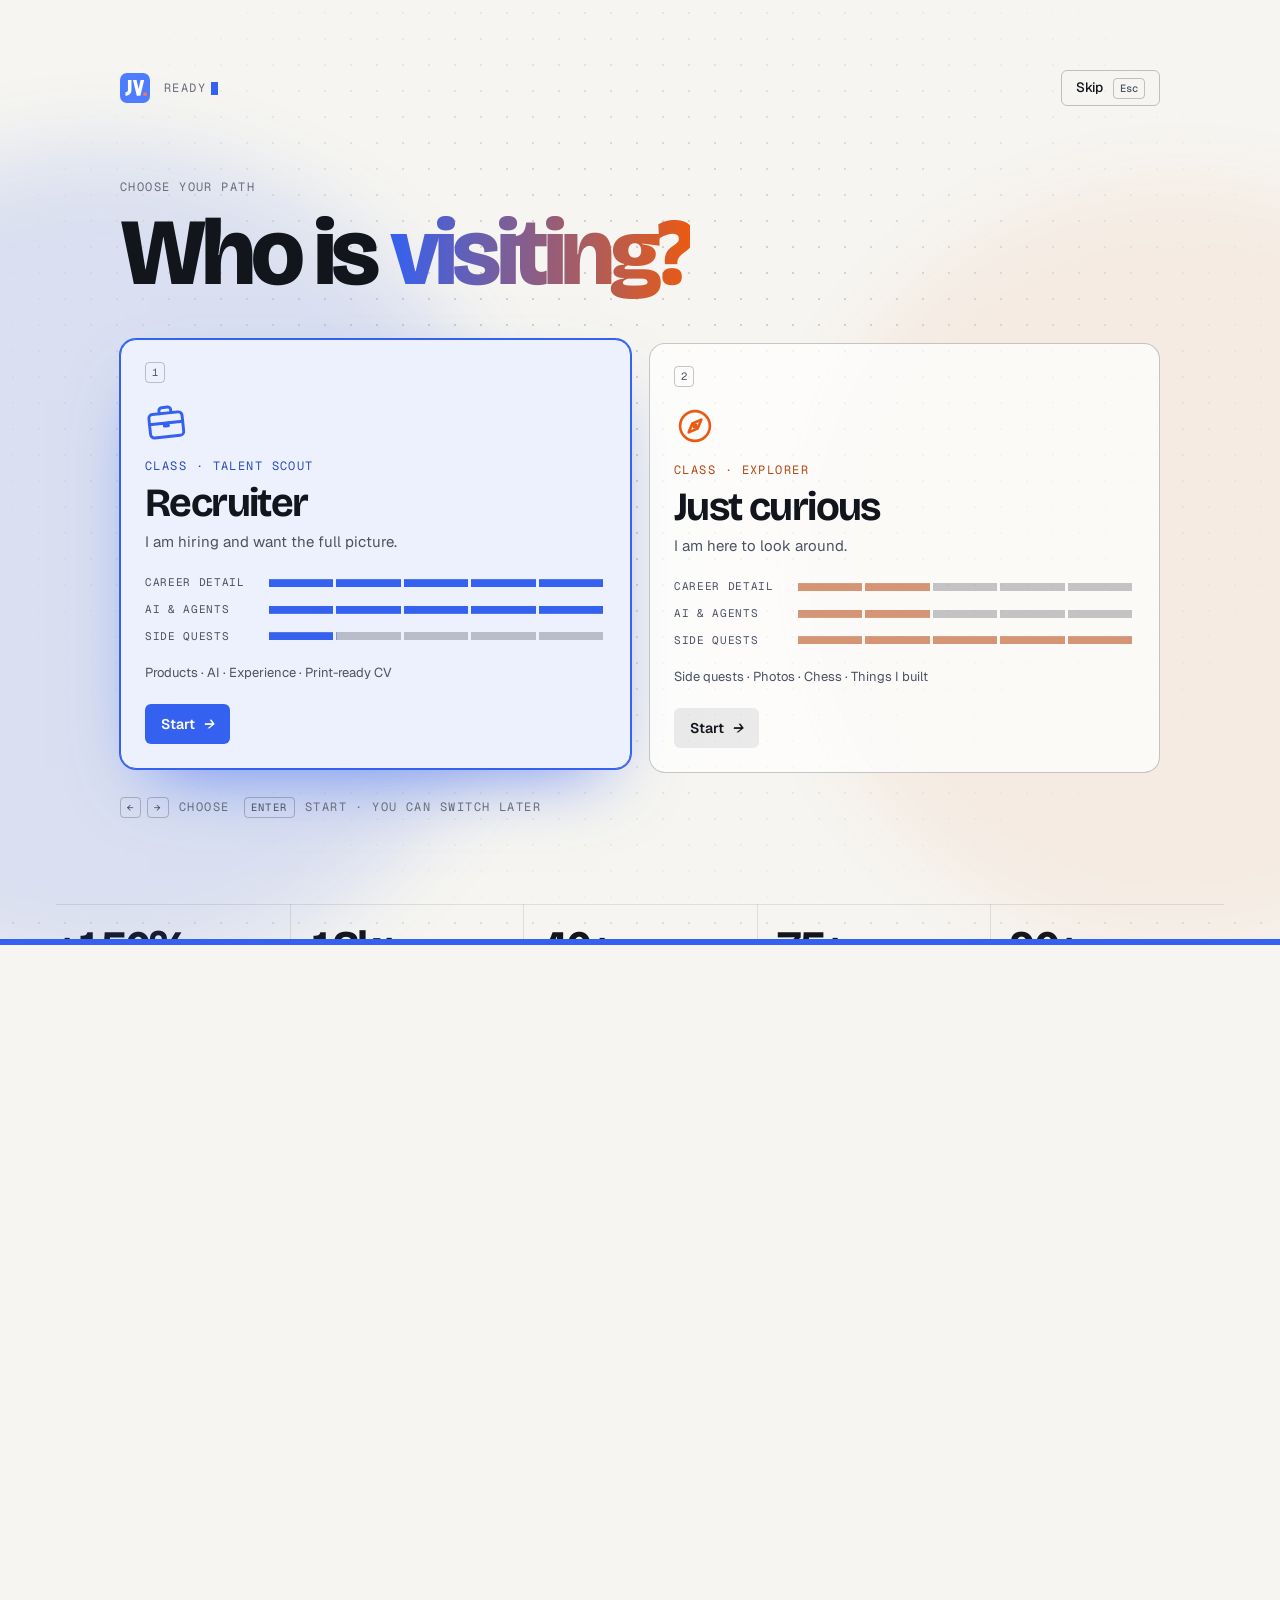
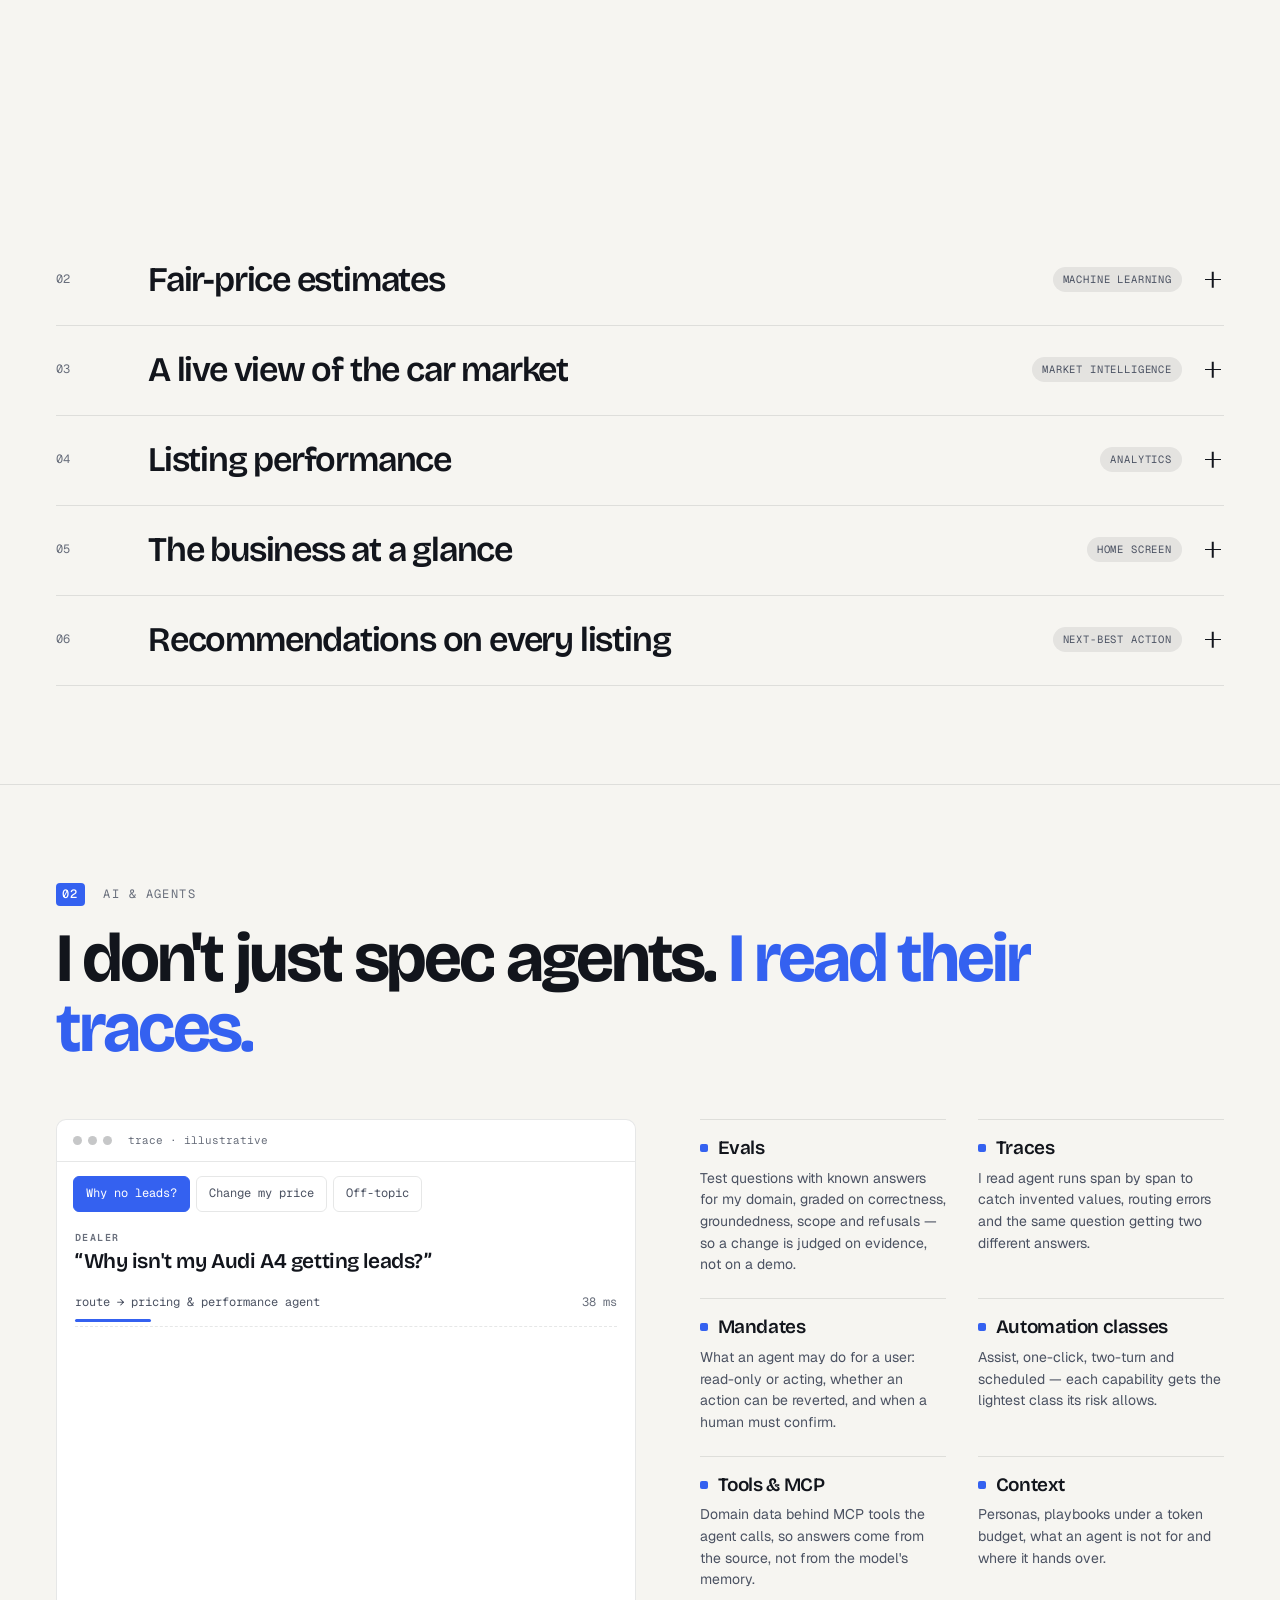
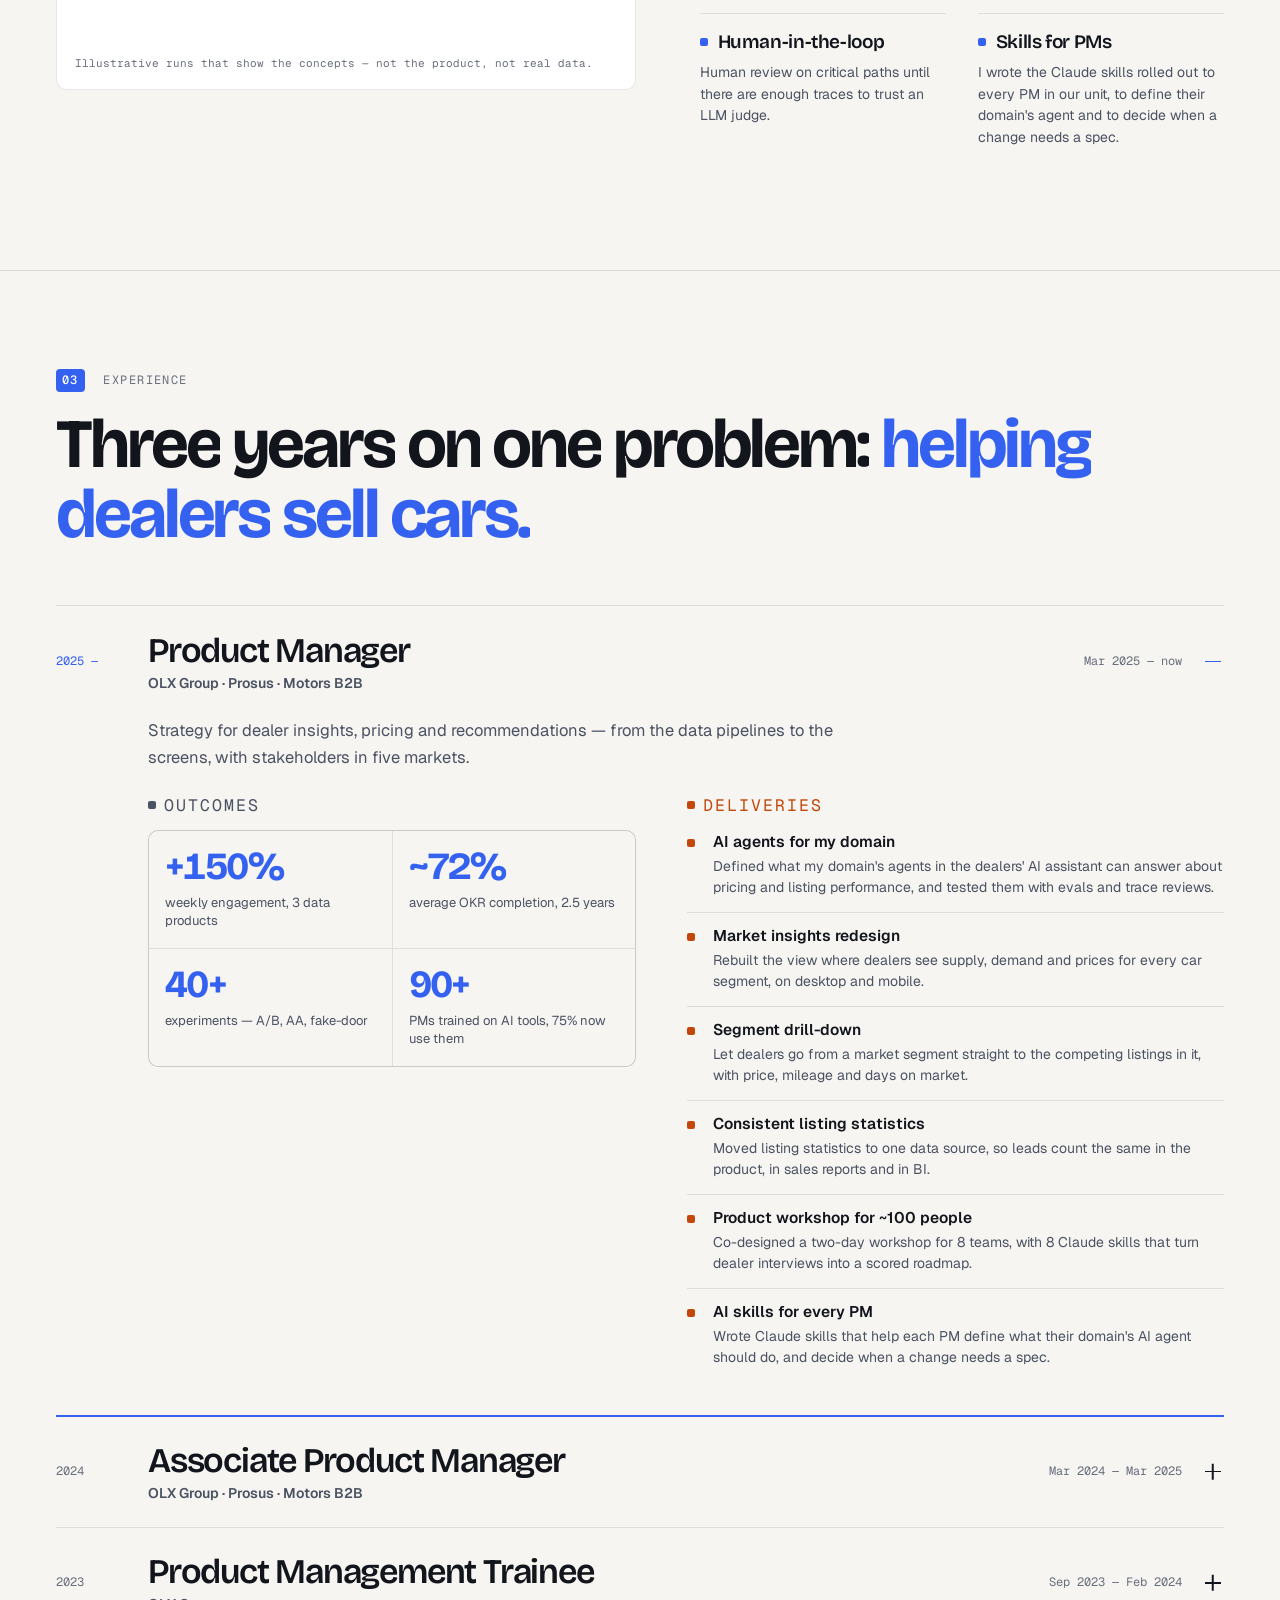
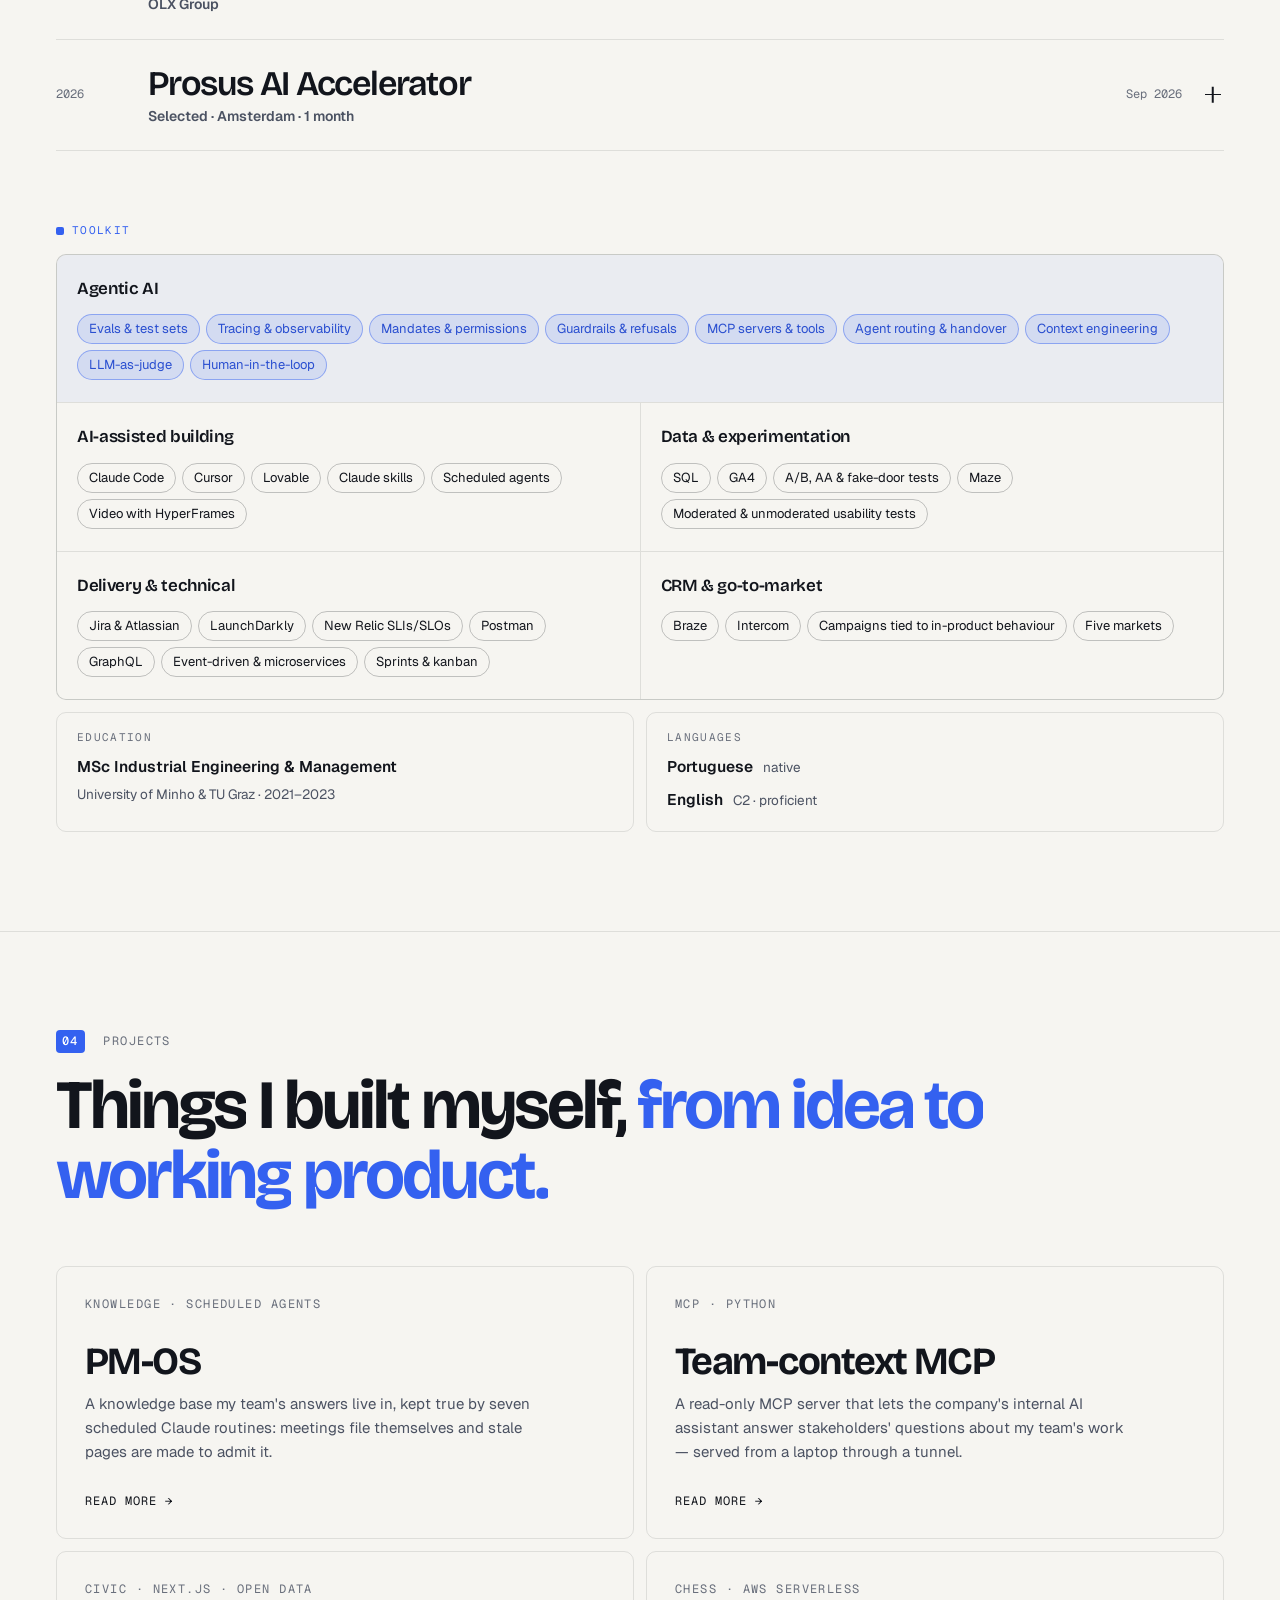
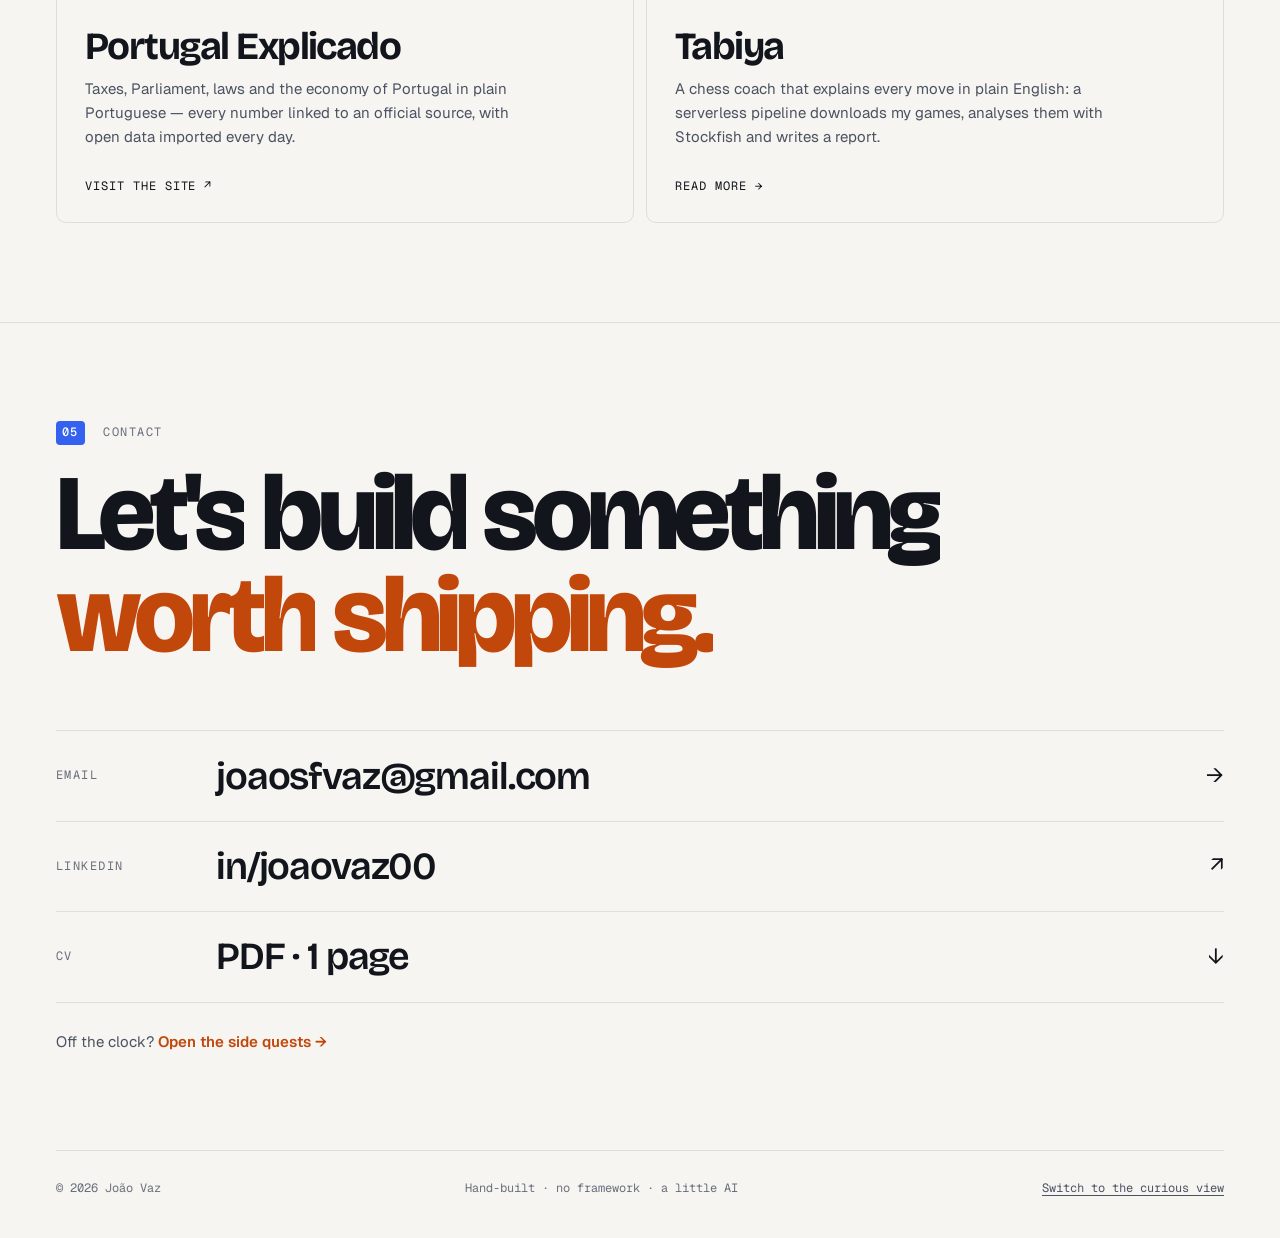
==== index.html @ 15105480 "A one-page CV for the download joao-vaz-cv.pdf is no longer the print of the home page (4 pages): it" ====
<!DOCTYPE html>
<html lang="en">
<head>
  <meta charset="UTF-8" />
  <meta name="viewport" content="width=device-width, initial-scale=1.0" />
  <title>João Vaz — Product Manager · AI &amp; data products</title>
  <meta name="description" content="João Vaz — Product Manager at OLX Group Motors B2B (Prosus). I build tools for 12,000+ car dealers and 10M+ visitors: data products, AI agents with evals and traces, MCP tools and AI-assisted building." />
  <link rel="canonical" href="https://joao-vaz.com/" />
  <!-- icons: the JV monogram, as SVG for modern browsers, PNG and ICO for
       the rest, and full-bleed squares for phones' home screens -->
  <link rel="icon" href="/favicon.svg" type="image/svg+xml" />
  <link rel="icon" href="/assets/brand/favicon-32.png" type="image/png" sizes="32x32" />
  <link rel="apple-touch-icon" href="/apple-touch-icon.png" />
  <link rel="manifest" href="/site.webmanifest" />
  <!-- the card a link preview shows -->
  <meta property="og:type" content="website" />
  <meta property="og:site_name" content="João Vaz" />
  <meta property="og:title" content="João Vaz — Product Manager · AI &amp; data products" />
  <meta property="og:description" content="João Vaz — Product Manager at OLX Group Motors B2B (Prosus). I build tools for 12,000+ car dealers and 10M+ visitors: data products, AI agents with evals and traces, MCP tools and AI-assisted building." />
  <meta property="og:url" content="https://joao-vaz.com/" />
  <meta property="og:image" content="https://joao-vaz.com/assets/brand/og.jpg" />
  <meta property="og:image:width" content="1200" />
  <meta property="og:image:height" content="630" />
  <meta property="og:image:alt" content="João Vaz — I build tools for 12,000+ car dealers and 10M+ visitors." />
  <meta name="twitter:card" content="summary_large_image" />
  <meta name="theme-color" content="#0c0e13" />
  <!-- who this page is about, for search engines -->
  <script type="application/ld+json">
    {
      "@context": "https://schema.org",
      "@type": "Person",
      "name": "João Vaz",
      "url": "https://joao-vaz.com/",
      "image": "https://joao-vaz.com/assets/portrait.jpg",
      "jobTitle": "Product Manager",
      "worksFor": { "@type": "Organization", "name": "OLX Group" },
      "email": "mailto:joaosfvaz@gmail.com",
      "sameAs": ["https://www.linkedin.com/in/joaovaz00"]
    }
  </script>
  <link rel="preconnect" href="https://fonts.googleapis.com" />
  <link rel="preconnect" href="https://fonts.gstatic.com" crossorigin />
  <link href="https://fonts.googleapis.com/css2?family=Bricolage+Grotesque:opsz,wght@12..96,500..800&family=Geist:wght@400;500;600&family=Geist+Mono:wght@400;500&display=swap" rel="stylesheet" />
  <link rel="stylesheet" href="/home.css?v=2026-10-28d" />
  <!-- Motion is opt-in: every animated state is gated on .js, so the page
       renders finished if the scripts never run. -->
  <script>
    document.documentElement.className += " js";
    /* the theme is set before the first paint: a saved choice, else the
       system's. js/home.js runs the switch. */
    (function () {
      var t = null;
      try { t = localStorage.getItem("theme"); } catch (e) {}
      if (t !== "light" && t !== "dark") t = window.matchMedia("(prefers-color-scheme: light)").matches ? "light" : "dark";
      document.documentElement.setAttribute("data-theme", t);
    })();
    /* the view, also before the first paint: ?mode= picks it and is
       remembered, else the remembered choice. A deep link goes straight to
       the recruiter view; anyone else is asked first ("ask"), and
       js/home.js runs the question. */
    (function () {
      var root = document.documentElement, m = null, q = null, saved = null;
      try { q = new URLSearchParams(location.search); m = q.get("mode"); } catch (e) {}
      try { saved = localStorage.getItem("mode"); } catch (e) {}
      if (m === "recruiter" || m === "curious") {
        try { localStorage.setItem("mode", m); } catch (e) {}
        if (q.get("start")) root.setAttribute("data-mode-new", "");
        history.replaceState(null, "", location.pathname + location.hash);
      } else if (saved === "recruiter" || saved === "curious") m = saved;
      else m = location.hash ? "recruiter" : "ask";
      root.setAttribute("data-mode", m);
      /* fail open: if js/home.js has not taken the question once the
         page's scripts have run (or failed), show the page */
      if (m === "ask") document.addEventListener("DOMContentLoaded", function () {
        if (root.getAttribute("data-mode") === "ask") root.setAttribute("data-mode", "recruiter");
      });
    })();
  </script>
</head>
<body>
  <a class="skip" href="#products" data-for="recruiter">Skip to the work</a>
  <a class="skip" href="#quests" data-for="curious">Skip to the side quests</a>

  <!-- Top bar: the name, the four sections, contact. A hairline under it
       fills with the reading position. -->
  <header class="bar" id="bar">
    <a class="bar__name" href="#top" aria-label="João Vaz — home"><svg class="bar__mark" viewBox="0 0 64 64" aria-hidden="true"><rect width="64" height="64" rx="15" fill="#4d7cff" /><g transform="translate(3.6 3.6) scale(.89)"><g fill="#fff"><path d="M15 13h8.5v24.5c0 7.2-5.8 13-13 13H9v-8.5h1.5c2.5 0 4.5-2 4.5-4.5z" /><path d="M27 13h8.6l4.9 21.5 4.9-21.5H54l-9.2 37.5h-8.6z" /></g><rect class="bar__dot" x="52" y="42.5" width="8" height="8" rx="1.2" fill="#ff7a3d" /></g></svg><span>João Vaz</span></a>
    <nav class="bar__links" aria-label="Sections" data-for="recruiter">
      <a href="#products" data-nav="products">Products</a>
      <a href="#ai" data-nav="ai">AI</a>
      <a href="#work" data-nav="work">Experience</a>
      <a href="#projects" data-nav="projects">Projects</a>
    </nav>
    <nav class="bar__links" aria-label="Sections" data-for="curious">
      <a href="#quests" data-nav="quests">Side quests</a>
      <a href="#dayjob" data-nav="dayjob">Day job</a>
      <a href="#projects" data-nav="projects">Projects</a>
    </nav>
    <div class="bar__end">
      <button class="bar__icon quests-btn" type="button" data-quests-open data-for="recruiter" aria-label="Side quests — the personal side" title="Side quests"><svg viewBox="0 0 24 24" aria-hidden="true"><path d="M7.5 8.5h9a4 4 0 0 1 3.9 4.9l-.9 3.6a2.3 2.3 0 0 1-3.9 1l-1.8-2h-3.6l-1.8 2a2.3 2.3 0 0 1-3.9-1l-.9-3.6a4 4 0 0 1 3.9-4.9z" /><path d="M8.5 11.5v3M7 13h3" /><circle cx="15.5" cy="12" r=".9" /><circle cx="17" cy="14" r=".9" /></svg></button>
      <button class="bar__icon quests-btn xp" type="button" data-qlog-open data-for="curious" aria-label="Quest log" title="Quest log"><svg viewBox="0 0 24 24" aria-hidden="true"><path d="M7.5 8.5h9a4 4 0 0 1 3.9 4.9l-.9 3.6a2.3 2.3 0 0 1-3.9 1l-1.8-2h-3.6l-1.8 2a2.3 2.3 0 0 1-3.9-1l-.9-3.6a4 4 0 0 1 3.9-4.9z" /><path d="M8.5 11.5v3M7 13h3" /><circle cx="15.5" cy="12" r=".9" /><circle cx="17" cy="14" r=".9" /></svg><b class="xp__lv" aria-hidden="true"></b><i class="xp__bar" aria-hidden="true"><i></i></i></button>
      <button class="bar__icon theme" type="button" data-theme-toggle aria-label="Switch to the light theme">
        <svg class="theme__sun" viewBox="0 0 24 24" aria-hidden="true"><circle cx="12" cy="12" r="4.2" /><path d="M12 2.6v2.2M12 19.2v2.2M4.6 4.6l1.6 1.6M17.8 17.8l1.6 1.6M2.6 12h2.2M19.2 12h2.2M4.6 19.4l1.6-1.6M17.8 6.2l1.6-1.6" /></svg>
        <svg class="theme__moon" viewBox="0 0 24 24" aria-hidden="true"><path d="M20 14.5A8.3 8.3 0 0 1 9.5 4a8.3 8.3 0 1 0 10.5 10.5Z" /></svg>
      </button>
      <a class="bar__icon" href="https://linkedin.com/in/joaovaz00" target="_blank" rel="noopener" aria-label="LinkedIn"><svg viewBox="0 0 24 24" aria-hidden="true"><path d="M20.447 20.452h-3.554v-5.569c0-1.328-.027-3.037-1.852-3.037-1.853 0-2.136 1.445-2.136 2.939v5.667H9.351V9h3.414v1.561h.046c.477-.9 1.637-1.85 3.37-1.85 3.601 0 4.267 2.37 4.267 5.455v6.286zM5.337 7.433c-1.144 0-2.063-.926-2.063-2.065 0-1.138.92-2.063 2.063-2.063 1.14 0 2.064.925 2.064 2.063 0 1.139-.925 2.065-2.064 2.065zm1.782 13.019H3.555V9h3.564v11.452zM22.225 0H1.771C.792 0 0 .774 0 1.729v20.542C0 23.227.792 24 1.771 24h20.451C23.2 24 24 23.227 24 22.271V1.729C24 .774 23.2 0 22.222 0h.003z" /></svg></a>
      <a class="btn btn--ink btn--sm" href="#contact" data-nav="contact">Contact</a>
    </div>
    <i class="bar__progress" aria-hidden="true"></i>
  </header>

  <!-- Wide screens: an index down the left edge. Each number is a link;
       the line beside it fills as the section is read. -->
  <nav class="rail" aria-label="Section index" data-for="recruiter">
    <a href="#products" data-nav="products"><b>01</b><span>Products</span><i></i></a>
    <a href="#ai" data-nav="ai"><b>02</b><span>AI</span><i></i></a>
    <a href="#work" data-nav="work"><b>03</b><span>Experience</span><i></i></a>
    <a href="#projects" data-nav="projects"><b>04</b><span>Projects</span><i></i></a>
    <a href="#contact" data-nav="contact"><b>05</b><span>Contact</span><i></i></a>
  </nav>
  <nav class="rail" aria-label="Section index" data-for="curious">
    <a href="#quests" data-nav="quests"><b>01</b><span>Side quests</span><i></i></a>
    <a href="#dayjob" data-nav="dayjob"><b>02</b><span>Day job</span><i></i></a>
    <a href="#projects" data-nav="projects"><b>03</b><span>Projects</span><i></i></a>
    <a href="#contact" data-nav="contact"><b>04</b><span>Contact</span><i></i></a>
  </nav>

  <!-- Phones: the same sections in a dock at the bottom, under the thumb. -->
  <nav class="dock" aria-label="Sections" data-for="recruiter">
    <a href="#products" data-nav="products"><b>01</b>Products</a>
    <a href="#ai" data-nav="ai"><b>02</b>AI</a>
    <a href="#work" data-nav="work"><b>03</b>Work</a>
    <a href="#projects" data-nav="projects"><b>04</b>Projects</a>
    <a href="#contact" data-nav="contact"><b>05</b>Contact</a>
  </nav>
  <nav class="dock" aria-label="Sections" data-for="curious">
    <a href="#quests" data-nav="quests"><b>01</b>Quests</a>
    <a href="#dayjob" data-nav="dayjob"><b>02</b>Day job</a>
    <a href="#projects" data-nav="projects"><b>03</b>Projects</a>
    <a href="#contact" data-nav="contact"><b>04</b>Contact</a>
  </nav>

  <main>
    <!-- HERO -->
    <section class="hero" id="top">
      <!-- A field of dots that rises under the pointer and ripples out
           from the photo once on arrival. Decorative; js/home.js draws it. -->
      <canvas class="hero__field" aria-hidden="true"></canvas>
      <div class="hero__grid wrap">
        <div class="hero__copy">
          <!-- Which view this is, and the way to the other one: both views
               side by side, the current one under the thumb. -->
          <div class="mode-switch rv" role="group" aria-label="Site view" data-on="recruiter">
            <span class="mode-switch__label" aria-hidden="true">View</span>
            <div class="mode-switch__track">
              <span class="mode-switch__thumb" aria-hidden="true"></span>
              <a href="/?mode=recruiter" data-mode-switch="recruiter"><svg viewBox="0 0 24 24" aria-hidden="true"><rect x="3.5" y="7.5" width="17" height="12" rx="2" /><path d="M9 7.5V6a1.5 1.5 0 0 1 1.5-1.5h3A1.5 1.5 0 0 1 15 6v1.5M3.5 13h17" /></svg>Recruiter</a>
              <a href="/?mode=curious" data-mode-switch="curious"><svg viewBox="0 0 24 24" aria-hidden="true"><circle cx="12" cy="12" r="8.5" /><path d="M15.5 8.5l-2 5-5 2 2-5z" /></svg>Just curious</a>
            </div>
          </div>
          <p class="meta rv" data-for="recruiter">Product Manager · OLX Group · Prosus</p>
          <p class="meta rv" data-for="curious">Product Manager · Chess · Sport · Photos</p>
          <h1 class="hero__name" aria-label="João Vaz">
            <span class="line"><span data-split>João</span></span>
            <span class="line"><span data-split>Vaz</span><span class="ch name-dot" style="--d:7" aria-hidden="true">.</span></span>
          </h1>
          <p class="hero__print"><a href="mailto:joaosfvaz@gmail.com">joaosfvaz@gmail.com</a> · <a href="https://linkedin.com/in/joaovaz00">linkedin.com/in/joaovaz00</a> · <a href="https://joao-vaz.com">joao-vaz.com</a></p>
          <!-- The two numbers are underlined in blue, one after the other,
               once the line has landed. -->
          <p class="hero__line rv" data-for="recruiter">I build tools for <b>12,000+ car dealers</b> and <b>10M+ visitors</b>.</p>
          <p class="hero__pitch rv" data-for="recruiter">Product Manager at OLX Group (Motors, B2B), part of Prosus. I set
            the strategy for a 10-person team, and I build my own agents along the way.</p>
          <p class="hero__line rv" data-for="curious">Tools for car dealers by day. After hours, <b>chess, sport</b> and <b>a camera</b>.</p>
          <p class="hero__pitch rv" data-for="curious">The lighter version of my site: what I do for fun, some of my
            photos and the things I build on the side. The full CV is one switch away.</p>
          <div class="hero__actions rv" data-for="curious">
            <a class="btn btn--ink" href="#quests">
              <span>See the side quests</span>
              <svg viewBox="0 0 24 24" aria-hidden="true"><path d="M5 12h14M13 6l6 6-6 6" /></svg>
            </a>
            <a class="btn btn--line" href="#contact">Say hi</a>
          </div>
          <div class="hero__actions rv" data-for="recruiter">
            <!-- A mail link that the script turns into "copy the address";
                 without the script it still opens the mail app. -->
            <a class="btn btn--ink" href="mailto:joaosfvaz@gmail.com" data-copy="joaosfvaz@gmail.com">
              <span data-copy-label>Copy my email</span>
              <svg viewBox="0 0 24 24" aria-hidden="true"><path d="M5 12h14M13 6l6 6-6 6" /></svg>
            </a>
            <a class="btn btn--line" href="#products">See the work</a>
            <a class="btn btn--line" href="/joao-vaz-cv.pdf" download="Joao-Vaz-CV.pdf">
              <span>Download CV</span>
              <svg viewBox="0 0 24 24" aria-hidden="true"><path d="M12 4v12M6 11l6 6 6-6M5 20h14" /></svg>
            </a>
            <span class="sr-only" aria-live="polite" data-copy-status></span>
          </div>
        </div>
        <figure class="hero__photo rv">
          <div class="hero__frame">
            <img src="/assets/portrait.jpg" alt="Portrait of João Vaz with a Prosus AI Accelerator lanyard" width="1200" height="1600" fetchpriority="high" />
          </div>
          <figcaption class="meta">Prosus AI Accelerator · Amsterdam 2026</figcaption>
        </figure>
      </div>

      <!-- Counters read their finished value from the markup; js/home.js
           counts up to it. If the script never runs, the number is right. -->
      <dl class="figures wrap" data-for="recruiter">
        <div class="rv"><dt data-count="150" data-prefix="+" data-suffix="%">+150%</dt><dd>weekly engagement across 3 data products, in 18 months</dd></div>
        <div class="rv"><dt data-count="12" data-suffix="k+">12k+</dt><dd>professional car dealers in PT · PL · RO</dd></div>
        <div class="rv"><dt data-count="40" data-suffix="+">40+</dt><dd>experiments — A/B, AA &amp; fake-door</dd></div>
        <div class="rv"><dt data-count="75" data-suffix="+">75+</dt><dd>in-person dealer interviews</dd></div>
        <div class="rv"><dt data-count="90" data-suffix="+">90+</dt><dd>PMs trained on AI tooling</dd></div>
      </dl>
    </section>

    <!-- A strip of big type that runs sideways and speeds up with the
         scroll; it turns round when the scroll does. Decorative. -->
    <div class="strip" aria-hidden="true">
      <div class="strip__track" data-strip>
        <span data-for="recruiter">AI agents</span><b data-for="recruiter">✳</b><span data-for="recruiter">Evals</span><b data-for="recruiter">✳</b><span data-for="recruiter">Traces</span><b data-for="recruiter">✳</b><span data-for="recruiter">MCP</span><b data-for="recruiter">✳</b><span data-for="recruiter">Data products</span><b data-for="recruiter">✳</b><span data-for="recruiter">Experimentation</span><b data-for="recruiter">✳</b><span data-for="recruiter">Dealer research</span><b data-for="recruiter">✳</b>
        <span data-for="curious">Chess</span><b data-for="curious">✳</b><span data-for="curious">Tennis</span><b data-for="curious">✳</b><span data-for="curious">Football</span><b data-for="curious">✳</b><span data-for="curious">Triathlon</span><b data-for="curious">✳</b><span data-for="curious">Guitar</span><b data-for="curious">✳</b><span data-for="curious">Photography</span><b data-for="curious">✳</b><span data-for="curious">Hiking</span><b data-for="curious">✳</b>
      </div>
    </div>

    <!-- SIDE QUESTS, on the page — the curious view only. The content is
         the side quests panel's own: js/home.js moves it in here, so it is
         written once. -->
    <section class="section" id="quests" data-for="curious">
      <div class="wrap">
        <header class="head">
          <p class="meta rv"><b>01</b> Side quests</p>
          <h2 class="rv">What I do <em>when the laptop closes.</em></h2>
        </header>
        <div class="quests-inline" data-quests-inline></div>
      </div>
    </section>

    <!-- DAY JOB — the curious view's short version of the CV -->
    <section class="section" id="dayjob" data-for="curious">
      <div class="wrap">
        <header class="head">
          <p class="meta rv"><b>02</b> Day job</p>
          <h2 class="rv">I build tools for <em>12,000+ car dealers.</em></h2>
          <p class="head__intro rv">I am a Product Manager at OLX Group (Motors, B2B), part of Prosus. My
            team builds the products dealers use to price and sell their cars, and I lead the AI agents
            for our domain in the dealers' assistant.</p>
        </header>
        <dl class="figures figures--3">
          <div class="rv"><dt data-count="150" data-prefix="+" data-suffix="%">+150%</dt><dd>weekly engagement across 3 data products, in 18 months</dd></div>
          <div class="rv"><dt data-count="75" data-suffix="+">75+</dt><dd>in-person dealer interviews</dd></div>
          <div class="rv"><dt data-count="90" data-suffix="+">90+</dt><dd>PMs trained on AI tooling</dd></div>
        </dl>
        <p class="dayjob__cta rv"><a class="btn btn--line" href="/?mode=recruiter" data-mode-switch="recruiter">See the full CV <svg viewBox="0 0 24 24" aria-hidden="true"><path d="M5 12h14M13 6l6 6-6 6" /></svg></a></p>
      </div>
    </section>

    <!-- PRODUCTS -->
    <!-- An accordion: one product open at a time. Without the script every
         panel is open, so nothing is ever hidden behind a broken button. -->
    <section class="section" id="products" data-for="recruiter">
      <div class="wrap">
        <header class="head">
          <p class="meta rv"><b>01</b> Products</p>
          <h2 class="rv">The products I lead <em>for car dealers.</em></h2>
          <p class="head__intro rv">Six products with one job: help a dealer buy the right cars, price
            them well and sell them faster. I own the strategy and the roadmap across them, from the data
            pipelines underneath to the screens dealers use.</p>
        </header>

        <div class="acc" data-acc>
          <div class="acc__item rv is-open">
            <h3><button class="acc__head" type="button" aria-expanded="true">
              <span class="acc__n">01</span>
              <span class="acc__title">AI agents for pricing and performance</span>
              <span class="tag">AI agents</span>
              <i class="acc__icon" aria-hidden="true"></i>
            </button></h3>
            <div class="acc__panel"><div class="acc__body">
              <p>The dealers' AI assistant is shared by many teams; I lead the part for my domain. That
                means the agents that answer dealers' questions about their prices, their listings'
                performance and the market, in plain language, from our own data. I define what these
                agents may do, put our data behind MCP tools they can call, and test them with test
                questions, evals and trace reviews.</p>
              <ul class="keys"><li>Agent specs</li><li>MCP tools</li><li>Evals</li><li>Traces</li></ul>
            </div></div>
          </div>
          <div class="acc__item rv">
            <h3><button class="acc__head" type="button" aria-expanded="false">
              <span class="acc__n">02</span>
              <span class="acc__title">Fair-price estimates</span>
              <span class="tag">Machine learning</span>
              <i class="acc__icon" aria-hidden="true"></i>
            </button></h3>
            <div class="acc__panel"><div class="acc__body">
              <p>A machine-learning estimate of what each car is worth from its specs, and how long
                cars like it take to sell — shown next to the dealer's asking price, and behind the
                price label buyers see.</p>
              <ul class="keys"><li>ML model</li><li>Price-to-market</li><li>Time to sell</li></ul>
            </div></div>
          </div>
          <div class="acc__item rv">
            <h3><button class="acc__head" type="button" aria-expanded="false">
              <span class="acc__n">03</span>
              <span class="acc__title">A live view of the car market</span>
              <span class="tag">Market intelligence</span>
              <i class="acc__icon" aria-hidden="true"></i>
            </button></h3>
            <div class="acc__panel"><div class="acc__body">
              <p>Supply, demand, prices and selling speed for every segment of the market, down to the
                individual competing listings in it — so a dealer can decide what to buy next and how
                to price what is already on the lot.</p>
              <ul class="keys"><li>Supply &amp; demand</li><li>Days of supply</li><li>Competitor listings</li></ul>
            </div></div>
          </div>
          <div class="acc__item rv">
            <h3><button class="acc__head" type="button" aria-expanded="false">
              <span class="acc__n">04</span>
              <span class="acc__title">Listing performance</span>
              <span class="tag">Analytics</span>
              <i class="acc__icon" aria-hidden="true"></i>
            </button></h3>
            <div class="acc__panel"><div class="acc__body">
              <p>Views, clicks, saves, messages and calls for every car and for the whole stock,
                benchmarked against similar cars — the one analytics product every dealer gets, on
                every plan.</p>
              <ul class="keys"><li>Funnel metrics</li><li>Benchmarks</li></ul>
            </div></div>
          </div>
          <div class="acc__item rv">
            <h3><button class="acc__head" type="button" aria-expanded="false">
              <span class="acc__n">05</span>
              <span class="acc__title">The business at a glance</span>
              <span class="tag">Home screen</span>
              <i class="acc__icon" aria-hidden="true"></i>
            </button></h3>
            <div class="acc__panel"><div class="acc__body">
              <p>The first screen a dealer sees: how the dealership is doing, the health of its stock
                and alerts that lead straight to the cars that need action — across every branch of a
                group.</p>
              <ul class="keys"><li>Stock health</li><li>Alerts</li><li>Multi-branch</li></ul>
            </div></div>
          </div>
          <div class="acc__item rv">
            <h3><button class="acc__head" type="button" aria-expanded="false">
              <span class="acc__n">06</span>
              <span class="acc__title">Recommendations on every listing</span>
              <span class="tag">Next-best action</span>
              <i class="acc__icon" aria-hidden="true"></i>
            </button></h3>
            <div class="acc__panel"><div class="acc__body">
              <p>One concrete next step per car — renew it before it expires, raise an underpriced car
                towards its market value, or give it more visibility — from an engine that combines the
                signals of every product above.</p>
              <ul class="keys"><li>Pricing</li><li>Renewal</li><li>Visibility</li></ul>
            </div></div>
          </div>
        </div>
      </div>
    </section>

    <!-- AI -->
    <!-- A playable trace: pick a dealer question and the run plays out —
         routing, tool calls, the mandate check, the answer, the evals.
         The markup holds the first run finished; js/home.js takes over. -->
    <section class="section" id="ai" data-for="recruiter">
      <div class="wrap">
        <header class="head">
          <p class="meta rv"><b>02</b> AI &amp; agents</p>
          <h2 class="rv">I don't just spec agents. <em>I read their traces.</em></h2>
        </header>

        <div class="ai">
          <figure class="trace rv" data-trace>
            <div class="trace__chrome"><i></i><i></i><i></i><span>trace · illustrative</span></div>
            <div class="trace__asks" role="tablist" aria-label="Pick a dealer question">
              <button type="button" role="tab" aria-selected="true" data-run="0">Why no leads?</button>
              <button type="button" role="tab" aria-selected="false" data-run="1">Change my price</button>
              <button type="button" role="tab" aria-selected="false" data-run="2">Off-topic</button>
            </div>
            <div class="trace__run" data-trace-run aria-live="polite">
              <p class="trace__q"><span>dealer</span>“Why isn't my Audi A4 getting leads?”</p>
              <ol class="trace__spans">
                <li style="--s:0;--w:14"><span>route → pricing &amp; performance agent</span><em>38 ms</em></li>
                <li style="--s:8;--w:30" class="is-tool"><span>tool · listing_performance(car)</span><em>212 ms</em></li>
                <li style="--s:10;--w:26" class="is-tool"><span>tool · fair_price(car)</span><em>187 ms</em></li>
                <li style="--s:40;--w:6" class="is-check"><span>mandate · assist · read-only ✓</span><em>2 ms</em></li>
                <li style="--s:46;--w:44"><span>answer · grounded in 2 tool results</span><em>1.4 s</em></li>
              </ol>
              <p class="trace__a"><span>assistant</span>“It's priced 9% above similar A4s and views fell after day 12. Cars like it sell in about 24 days at market price.”</p>
              <ul class="trace__evals"><li>correctness</li><li>groundedness</li><li>scope</li><li>plain language</li></ul>
            </div>
            <figcaption><button class="trace__again" type="button" data-again hidden>Run again ↻</button><span>Illustrative runs that show the concepts — not the product, not real data.</span></figcaption>
          </figure>

          <dl class="concepts">
            <div class="rv"><dt>Evals</dt><dd>Test questions with known answers for my domain, graded on correctness, groundedness, scope and refusals — so a change is judged on evidence, not on a demo.</dd></div>
            <div class="rv"><dt>Traces</dt><dd>I read agent runs span by span to catch invented values, routing errors and the same question getting two different answers.</dd></div>
            <div class="rv"><dt>Mandates</dt><dd>What an agent may do for a user: read-only or acting, whether an action can be reverted, and when a human must confirm.</dd></div>
            <div class="rv"><dt>Automation classes</dt><dd>Assist, one-click, two-turn and scheduled — each capability gets the lightest class its risk allows.</dd></div>
            <div class="rv"><dt>Tools &amp; MCP</dt><dd>Domain data behind MCP tools the agent calls, so answers come from the source, not from the model's memory.</dd></div>
            <div class="rv"><dt>Context</dt><dd>Personas, playbooks under a token budget, what an agent is not for and where it hands over.</dd></div>
            <div class="rv"><dt>Human-in-the-loop</dt><dd>Human review on critical paths until there are enough traces to trust an LLM judge.</dd></div>
            <div class="rv"><dt>Skills for PMs</dt><dd>I wrote the Claude skills rolled out to every PM in our unit, to define their domain's agent and to decide when a change needs a spec.</dd></div>
          </dl>
        </div>
      </div>
    </section>

    <!-- EXPERIENCE -->
    <section class="section" id="work" data-for="recruiter">
      <div class="wrap">
        <header class="head">
          <p class="meta rv"><b>03</b> Experience</p>
          <h2 class="rv">Three years on one problem: <em>helping dealers sell cars.</em></h2>
        </header>

        <!-- Each role splits into what changed (outcomes, as numbers that
             count up when the role opens) and what shipped (deliveries,
             one line each). -->
        <div class="acc acc--roles" data-acc>
          <div class="acc__item rv is-open">
            <h3><button class="acc__head" type="button" aria-expanded="true">
              <span class="acc__n">2025 —</span>
              <span class="acc__title">Product Manager <small>OLX Group · Prosus · Motors B2B</small></span>
              <span class="acc__when">Mar 2025 — now</span>
              <i class="acc__icon" aria-hidden="true"></i>
            </button></h3>
            <div class="acc__panel"><div class="acc__body">
              <p class="role__sum">Strategy for dealer insights, pricing and recommendations — from the data pipelines to the screens, with stakeholders in five markets.</p>
              <div class="role">
                <div class="role__col">
                  <p class="role__k">Outcomes</p>
                  <dl class="wins">
                    <div><dt data-count="150" data-prefix="+" data-suffix="%">+150%</dt><dd>weekly engagement, 3 data products</dd></div>
                    <div><dt data-count="72" data-prefix="~" data-suffix="%">~72%</dt><dd>average OKR completion, 2.5 years</dd></div>
                    <div><dt data-count="40" data-suffix="+">40+</dt><dd>experiments — A/B, AA, fake-door</dd></div>
                    <div><dt data-count="90" data-suffix="+">90+</dt><dd>PMs trained on AI tools, 75% now use them</dd></div>
                  </dl>
                </div>
                <div class="role__col role__col--ships">
                  <p class="role__k">Deliveries</p>
                  <ul class="ships">
                    <li><b>AI agents for my domain</b><span>Defined what my domain's agents in the dealers' AI assistant can answer about pricing and listing performance, and tested them with evals and trace reviews.</span></li>
                    <li><b>Market insights redesign</b><span>Rebuilt the view where dealers see supply, demand and prices for every car segment, on desktop and mobile.</span></li>
                    <li><b>Segment drill-down</b><span>Let dealers go from a market segment straight to the competing listings in it, with price, mileage and days on market.</span></li>
                    <li><b>Consistent listing statistics</b><span>Moved listing statistics to one data source, so leads count the same in the product, in sales reports and in BI.</span></li>
                    <li><b>Product workshop for ~100 people</b><span>Co-designed a two-day workshop for 8 teams, with 8 Claude skills that turn dealer interviews into a scored roadmap.</span></li>
                    <li><b>AI skills for every PM</b><span>Wrote Claude skills that help each PM define what their domain's AI agent should do, and decide when a change needs a spec.</span></li>
                  </ul>
                </div>
              </div>
            </div></div>
          </div>
          <div class="acc__item rv">
            <h3><button class="acc__head" type="button" aria-expanded="false">
              <span class="acc__n">2024</span>
              <span class="acc__title">Associate Product Manager <small>OLX Group · Prosus · Motors B2B</small></span>
              <span class="acc__when">Mar 2024 — Mar 2025</span>
              <i class="acc__icon" aria-hidden="true"></i>
            </button></h3>
            <div class="acc__panel"><div class="acc__body">
              <p class="role__sum">Same team and scope, on the machine-learning side of the product.</p>
              <div class="role">
                <div class="role__col">
                  <p class="role__k">Outcomes</p>
                  <dl class="wins">
                    <div><dt data-count="75" data-suffix="+">75+</dt><dd>in-person dealer interviews, PL · RO · PT</dd></div>
                    <div><dt data-count="12" data-suffix=" mo">12 mo</dt><dd>to promotion to Product Manager</dd></div>
                  </dl>
                </div>
                <div class="role__col role__col--ships">
                  <p class="role__k">Deliveries</p>
                  <ul class="ships">
                    <li><b>Fair-price estimates</b><span>Brought a machine-learning price estimate into the product, so dealers see what each car is worth next to their asking price.</span></li>
                    <li><b>Time-to-sell estimates</b><span>Added how long similar cars take to sell, estimated from a car's specs.</span></li>
                    <li><b>Dealer research</b><span>Interviewed dealers in person in Poland, Romania and Portugal to understand how they price and sell their cars.</span></li>
                  </ul>
                </div>
              </div>
            </div></div>
          </div>
          <div class="acc__item rv">
            <h3><button class="acc__head" type="button" aria-expanded="false">
              <span class="acc__n">2023</span>
              <span class="acc__title">Product Management Trainee <small>OLX Group</small></span>
              <span class="acc__when">Sep 2023 — Feb 2024</span>
              <i class="acc__icon" aria-hidden="true"></i>
            </button></h3>
            <div class="acc__panel"><div class="acc__body">
              <div class="role">
                <div class="role__col">
                  <p class="role__k">Outcomes</p>
                  <dl class="wins">
                    <div><dt data-count="6" data-suffix=" mo">6 mo</dt><dd>from trainee to Associate PM</dd></div>
                  </dl>
                </div>
                <div class="role__col role__col--ships">
                  <p class="role__k">Deliveries</p>
                  <ul class="ships">
                    <li><b>Lead-generation discovery</b><span>Researched how professional dealers get their leads, to find where the product could help them get more.</span></li>
                    <li><b>Recommendation experiments</b><span>Ran A/B tests with Data Science on which types of recommendation to show next to paid-visibility products.</span></li>
                  </ul>
                </div>
              </div>
            </div></div>
          </div>
          <div class="acc__item rv">
            <h3><button class="acc__head" type="button" aria-expanded="false">
              <span class="acc__n">2026</span>
              <span class="acc__title">Prosus AI Accelerator <small>Selected · Amsterdam · 1 month</small></span>
              <span class="acc__when">Sep 2026</span>
              <i class="acc__icon" aria-hidden="true"></i>
            </button></h3>
            <div class="acc__panel"><div class="acc__body">
              <p class="role__sum">A month-long AI programme by Prosus and the THNK School of Creative Leadership, with people from across the group.</p>
              <div class="role">
                <div class="role__col">
                  <p class="role__k">Outcomes</p>
                  <dl class="wins">
                    <div><dt>Selected</dt><dd>from companies across the Prosus group</dd></div>
                    <div><dt data-count="1" data-suffix=" mo">1 mo</dt><dd>full time in Amsterdam</dd></div>
                  </dl>
                </div>
                <div class="role__col role__col--ships">
                  <p class="role__k">Deliveries</p>
                  <ul class="ships">
                    <li><b>Seller-inbox prototype</b><span>Built with my team a prototype inbox where an AI assistant screens out buyers who aren't serious.</span></li>
                    <li><b>Live demo on stage</b><span>Presented the prototype on stage to the whole programme in Amsterdam.</span></li>
                  </ul>
                </div>
              </div>
              <div class="photos">
                <img src="/assets/accelerator/demo.jpg" alt="João presenting his team's prototype on stage" width="1200" height="900" loading="lazy" />
                <img src="/assets/accelerator/panel.jpg" alt="João asking a question into a microphone" width="900" height="1065" loading="lazy" />
                <img src="/assets/accelerator/cohort.jpg" alt="The accelerator cohort on a canal-side quay in Amsterdam" width="1200" height="800" loading="lazy" />
              </div>
            </div></div>
          </div>
        </div>

        <!-- The toolkit: skills in groups, each skill a tag. Agentic AI
             leads, wide and in the accent; education and languages close
             it as two plain facts. -->
        <div class="kit">
          <h3 class="kit__title rv">Toolkit</h3>
          <div class="kit__grid">
            <section class="kit__group kit__group--lead rv">
              <h4>Agentic AI</h4>
              <ul class="tags">
                <li>Evals &amp; test sets</li><li>Tracing &amp; observability</li><li>Mandates &amp; permissions</li><li>Guardrails &amp; refusals</li><li>MCP servers &amp; tools</li><li>Agent routing &amp; handover</li><li>Context engineering</li><li>LLM-as-judge</li><li>Human-in-the-loop</li>
              </ul>
            </section>
            <section class="kit__group rv">
              <h4>AI-assisted building</h4>
              <ul class="tags">
                <li>Claude Code</li><li>Cursor</li><li>Lovable</li><li>Claude skills</li><li>Scheduled agents</li><li>Video with HyperFrames</li>
              </ul>
            </section>
            <section class="kit__group rv">
              <h4>Data &amp; experimentation</h4>
              <ul class="tags">
                <li>SQL</li><li>GA4</li><li>A/B, AA &amp; fake-door tests</li><li>Maze</li><li>Moderated &amp; unmoderated usability tests</li>
              </ul>
            </section>
            <section class="kit__group rv">
              <h4>Delivery &amp; technical</h4>
              <ul class="tags">
                <li>Jira &amp; Atlassian</li><li>LaunchDarkly</li><li>New Relic SLIs/SLOs</li><li>Postman</li><li>GraphQL</li><li>Event-driven &amp; microservices</li><li>Sprints &amp; kanban</li>
              </ul>
            </section>
            <section class="kit__group rv">
              <h4>CRM &amp; go-to-market</h4>
              <ul class="tags">
                <li>Braze</li><li>Intercom</li><li>Campaigns tied to in-product behaviour</li><li>Five markets</li>
              </ul>
            </section>
          </div>
          <dl class="kit__cv">
            <div class="rv"><dt>Education</dt><dd><b>MSc Industrial Engineering &amp; Management</b><span>University of Minho &amp; TU Graz · 2021–2023</span></dd></div>
            <div class="rv"><dt>Languages</dt><dd><b>Portuguese</b><span>native</span></dd><dd><b>English</b><span>C2 · proficient</span></dd></div>
          </dl>
        </div>
      </div>
    </section>

    <!-- PROJECTS -->
    <section class="section" id="projects">
      <div class="wrap">
        <header class="head">
          <p class="meta rv"><b><span data-for="recruiter">04</span><span data-for="curious">03</span></b> Projects</p>
          <h2 class="rv">Things I built myself, <em>from idea to working product.</em></h2>
        </header>
        <div class="projects">
          <a class="project rv" href="/pm-os/">
            <span class="meta">Knowledge · Scheduled agents</span>
            <h3>PM-OS</h3>
            <p>A knowledge base my team's answers live in, kept true by seven scheduled Claude
              routines: meetings file themselves and stale pages are made to admit it.</p>
            <span class="project__go">Read more <i aria-hidden="true">→</i></span>
          </a>
          <a class="project rv" href="/team-context/">
            <span class="meta">MCP · Python</span>
            <h3>Team-context MCP</h3>
            <p>A read-only MCP server that lets the company's internal AI assistant answer
              stakeholders' questions about my team's work — served from a laptop through a tunnel.</p>
            <span class="project__go">Read more <i aria-hidden="true">→</i></span>
          </a>
          <a class="project rv" href="https://joaosfvaz.github.io/portugal-explicado/" target="_blank" rel="noopener">
            <span class="meta">Civic · Next.js · Open data</span>
            <h3>Portugal Explicado</h3>
            <p>Taxes, Parliament, laws and the economy of Portugal in plain Portuguese — every number
              linked to an official source, with open data imported every day.</p>
            <span class="project__go">Visit the site <i aria-hidden="true">↗</i></span>
          </a>
          <a class="project rv" href="/tabiya/">
            <span class="meta">Chess · AWS serverless</span>
            <h3>Tabiya</h3>
            <p>A chess coach that explains every move in plain English: a serverless pipeline
              downloads my games, analyses them with Stockfish and writes a report.</p>
            <span class="project__go">Read more <i aria-hidden="true">→</i></span>
          </a>
        </div>
      </div>
    </section>

    <!-- CONTACT -->
    <section class="section section--contact" id="contact">
      <div class="wrap">
        <p class="meta rv"><b><span data-for="recruiter">05</span><span data-for="curious">04</span></b> Contact</p>
        <h2 class="contact__title rv">Let's build something <em>worth shipping.</em></h2>
        <div class="contact__rows">
          <a class="contact__row rv" href="mailto:joaosfvaz@gmail.com"><span class="meta">Email</span><strong>joaosfvaz@gmail.com</strong><i aria-hidden="true">→</i></a>
          <a class="contact__row rv" href="https://linkedin.com/in/joaovaz00" target="_blank" rel="noopener"><span class="meta">LinkedIn</span><strong>in/joaovaz00</strong><i aria-hidden="true">↗</i></a>
          <!-- the CV as a file: the print of this page, made by make-cv.sh -->
          <a class="contact__row contact__row--cv rv" href="/joao-vaz-cv.pdf" download="Joao-Vaz-CV.pdf"><span class="meta">CV</span><strong>PDF · 1 page</strong><i aria-hidden="true">↓</i></a>
        </div>
        <p class="offclock rv" data-for="recruiter">Off the clock? <button type="button" data-quests-open>Open the side quests →</button></p>
        <!-- The curious view's end screen: the visitor's run so far, from
             js/game.js. It shows once the visitor gets here. -->
        <div class="runcard" data-for="curious" data-runcard hidden>
          <p class="meta"><b>Run</b> Complete</p>
          <dl class="runcard__stats">
            <div><dt>Level</dt><dd data-run="level"></dd></div>
            <div><dt>XP</dt><dd data-run="xp"></dd></div>
            <div><dt>Achievements</dt><dd data-run="ach"></dd></div>
            <div><dt>Photos</dt><dd data-run="photos"></dd></div>
            <div><dt>Easter eggs</dt><dd data-run="eggs"></dd></div>
            <div data-run-time hidden><dt>Time</dt><dd data-run="time"></dd></div>
          </dl>
          <div class="runcard__actions">
            <a class="btn btn--ink btn--sm" href="mailto:joaosfvaz@gmail.com" data-run-mail>Send me your score</a>
            <button class="btn btn--line btn--sm" type="button" data-qlog-open>Open the quest log</button>
          </div>
        </div>
      </div>
    </section>
  </main>

  <!-- SIDE QUESTS — the personal side, in a full-screen panel. The bar's
       controller button opens it, as does /#side-quests. Every photo in
       the log is a button with data-full; the viewer below picks them up. -->
  <dialog class="quests" id="side-quests" aria-labelledby="quests-title">
    <div class="quests__load" aria-hidden="true"><span>Loading side quests</span><i></i></div>
    <div class="quests__inner wrap">
      <div class="quests__top">
        <p class="meta"><b>XP</b> Off the clock</p>
        <button class="btn btn--line btn--sm" type="button" data-quests-close>Back to work <kbd>Esc</kbd></button>
      </div>
      <h2 class="quests__title" id="quests-title">Side quests <em>for when the laptop closes.</em></h2>

      <div class="player">
        <img class="player__img" src="/assets/portrait.jpg" alt="" width="1200" height="1600" loading="lazy" />
        <div class="player__info">
          <p class="meta">Player one</p>
          <h3>João Vaz</h3>
          <dl class="player__class">
            <div><dt>Main class</dt><dd>Product Manager</dd></div>
            <div><dt>Side classes</dt><dd>Athlete · Musician · Photographer</dd></div>
          </dl>
          <ul class="player__stats">
            <li><b>9</b> side quests</li>
            <li><b>1</b> daily habit</li>
            <li><b>1</b> new quest</li>
          </ul>
        </div>
      </div>

      <ol class="quests__grid">
          <li class="quest">
            <div class="quest__top"><svg class="quest__ic" viewBox="0 0 24 24" aria-hidden="true"><circle cx="12" cy="6.5" r="2.5" /><path d="M9.5 10.5h5M10.6 10.5c0 3-1.6 5-2.6 6.5h8c-1-1.5-2.6-3.5-2.6-6.5M6.5 20h11M7.5 17h9" /></svg><span class="quest__status">Ongoing</span></div>
            <h4>Chess</h4>
            <p>I play a lot, lose a fair share, and built my own coach to find out why. <a href="/tabiya/">See Tabiya →</a></p>
            <button class="quest__play" type="button" data-chess-open data-for="curious">Solve a mate in 2 →</button>
          </li>
          <li class="quest">
            <div class="quest__top"><svg class="quest__ic" viewBox="0 0 24 24" aria-hidden="true"><circle cx="12" cy="12" r="8.5" /><path d="M5.2 6.8c3 2.6 3 7.8 0 10.4M18.8 6.8c-3 2.6-3 7.8 0 10.4" /></svg><span class="quest__status">Main sport</span></div>
            <h4>Tennis</h4>
            <p>One of my two favourite sports.</p>
          </li>
          <li class="quest">
            <div class="quest__top"><svg class="quest__ic" viewBox="0 0 24 24" aria-hidden="true"><circle cx="12" cy="12" r="8.5" /><path d="M12 8.2l3.2 2.3-1.2 3.8h-4l-1.2-3.8zM12 8.2V3.6M15.2 10.5l4.3-1.4M14 14.3l2.6 3.6M10 14.3l-2.6 3.6M8.8 10.5L4.5 9.1" /></svg><span class="quest__status">Main sport</span></div>
            <h4>Football</h4>
            <p>The other one. I love all kinds of sport, but these two come first.</p>
          </li>
          <li class="quest">
            <div class="quest__top"><svg class="quest__ic" viewBox="0 0 24 24" aria-hidden="true"><circle cx="12" cy="13.5" r="7" /><path d="M12 13.5V9.8M10 3.5h4M12 3.5v3M17.5 7.5l1.4-1.4" /></svg><span class="quest__status">Now and then</span></div>
            <button class="quest__shot" type="button" data-full="/assets/life/triathlon-1.jpg"><img src="/assets/life/triathlon-1-sm.jpg" alt="João walking under the finish arch at Ironman 70.3 Málaga" width="320" height="400" loading="lazy" /></button>
            <h4>Triathlon</h4>
            <p>Swim, bike, run — a race every now and then, like Ironman 70.3 Málaga.</p>
          </li>
          <li class="quest quest--daily">
            <div class="quest__top"><svg class="quest__ic" viewBox="0 0 24 24" aria-hidden="true"><path d="M6.5 8v8M17.5 8v8M4 10v4M20 10v4M6.5 12h11" /></svg><span class="quest__status">Daily</span></div>
            <h4>Gym</h4>
            <p>Every week, every day. The one habit that does not move.</p>
          </li>
          <li class="quest">
            <div class="quest__top"><svg class="quest__ic" viewBox="0 0 24 24" aria-hidden="true"><circle cx="9" cy="15.5" r="4.5" /><circle cx="9" cy="15.5" r="1.3" /><path d="M12.2 12.3L19 5.5M17.5 4l2.5 2.5" /></svg><span class="quest__status">A couple of years</span></div>
            <h4>Acoustic guitar</h4>
            <p>Where the music started, a couple of years ago.</p>
          </li>
          <li class="quest quest--new">
            <div class="quest__top"><svg class="quest__ic" viewBox="0 0 24 24" aria-hidden="true"><path d="M5 19c-1.5-1.5-1-3.8.6-4.6l2-1c.8-.4 1-1.4.5-2.1-.9-1.3.3-2.9 1.8-2.4l1.4.5 6.2-6.2 1.9 1.9-6.2 6.2.5 1.4c.5 1.5-1.1 2.7-2.4 1.8-.7-.5-1.7-.3-2.1.5l-1 2C9 20 6.5 20.5 5 19z" /><path d="M9.2 14.8l1.5 1.5" /></svg><span class="quest__status">New quest</span></div>
            <h4>Electric guitar</h4>
            <p>Just started. The newest side quest on the list.</p>
          </li>
          <li class="quest">
            <div class="quest__top"><svg class="quest__ic" viewBox="0 0 24 24" aria-hidden="true"><rect x="3.5" y="7" width="17" height="12" rx="2.5" /><circle cx="12" cy="13" r="3.5" /><path d="M8.5 7l1.4-2.2h4.2L15.5 7" /></svg><span class="quest__status">Now and then</span></div>
            <h4>Sports photography</h4>
            <p>Fast action and a long lens, now and then.</p>
          </li>
          <li class="quest">
            <div class="quest__top"><svg class="quest__ic" viewBox="0 0 24 24" aria-hidden="true"><path d="M3 19l6.5-10 4 6 2.5-3.5L21 19z" /><circle cx="17" cy="6.5" r="1.8" /></svg><span class="quest__status">With a camera</span></div>
            <h4>Hiking &amp; landscapes</h4>
            <p>Trails, views and the landscape photos that come with them.</p>
          </li>
      </ol>

      <section class="photolog" aria-label="Photo log">
        <p class="meta"><b>Log</b> Through the lens</p>
        <div class="photolog__row" data-reel>
          <div class="photolog__head">
            <h4>Sport <span>my sports photography</span></h4>
            <div class="reel__nav">
              <span class="meta reel__count" data-reel-count aria-live="polite"></span>
              <button class="btn btn--line btn--sm" type="button" data-reel-dir="-1" aria-label="Previous photos">←</button>
              <button class="btn btn--line btn--sm" type="button" data-reel-dir="1" aria-label="Next photos">→</button>
            </div>
          </div>
          <div class="reel">
            <button class="reel__shot" type="button" data-full="/assets/life/sports-1.jpg"><img src="/assets/life/sports-1-sm.jpg" alt="A player in a striped red, green and white kit roars, head thrown back, arms swinging" width="640" height="800" loading="lazy" /></button>
            <button class="reel__shot" type="button" data-full="/assets/life/sports-2.jpg"><img src="/assets/life/sports-2-sm.jpg" alt="From behind: a player with 'Lopes Cabral' on his shirt, pulled in by a teammate" width="640" height="800" loading="lazy" /></button>
            <button class="reel__shot" type="button" data-full="/assets/life/sports-3.jpg"><img src="/assets/life/sports-3-sm.jpg" alt="Two players walk past each other at night, a flare burning in the stand behind them" width="640" height="800" loading="lazy" /></button>
            <button class="reel__shot" type="button" data-full="/assets/life/sports-4.jpg"><img src="/assets/life/sports-4-sm.jpg" alt="A player in blue shields the ball from a defender in white and red, a referee watching" width="900" height="562" loading="lazy" /></button>
            <button class="reel__shot" type="button" data-full="/assets/life/sports-5.jpg"><img src="/assets/life/sports-5-sm.jpg" alt="A captain in blue strikes a volley, the ball sharp in the foreground" width="640" height="800" loading="lazy" /></button>
            <button class="reel__shot" type="button" data-full="/assets/life/sports-6.jpg"><img src="/assets/life/sports-6-sm.jpg" alt="A player in yellow and blue stripes winds up a long pass in front of an empty stand" width="640" height="800" loading="lazy" /></button>
            <button class="reel__shot" type="button" data-full="/assets/life/sports-7.jpg"><img src="/assets/life/sports-7-sm.jpg" alt="A winger in white runs with the ball, chased by a defender in yellow and blue" width="640" height="800" loading="lazy" /></button>
            <button class="reel__shot" type="button" data-full="/assets/life/sports-8.jpg"><img src="/assets/life/sports-8-sm.jpg" alt="A ball boy balances the match ball on his face in front of a crowd in blue" width="640" height="1138" loading="lazy" /></button>
          </div>
          <i class="reel__line" aria-hidden="true"><b></b></i>
        </div>
        <div class="photolog__row" data-reel>
          <div class="photolog__head">
            <h4>Landscapes &amp; places <span>from hikes and trips</span></h4>
            <div class="reel__nav">
              <span class="meta reel__count" data-reel-count aria-live="polite"></span>
              <button class="btn btn--line btn--sm" type="button" data-reel-dir="-1" aria-label="Previous photos">←</button>
              <button class="btn btn--line btn--sm" type="button" data-reel-dir="1" aria-label="Next photos">→</button>
            </div>
          </div>
          <div class="reel">
            <button class="reel__shot" type="button" data-full="/assets/life/landscape-1.jpg"><img src="/assets/life/landscape-1-sm.jpg" alt="A lone hiker on a ridge, small against mountains rising out of the cloud" width="900" height="562" loading="lazy" /></button>
            <button class="reel__shot" type="button" data-full="/assets/life/landscape-2.jpg"><img src="/assets/life/landscape-2-sm.jpg" alt="A snowy peak above a green lake, a red rowboat with two people on the water" width="640" height="1056" loading="lazy" /></button>
            <button class="reel__shot" type="button" data-full="/assets/life/landscape-3.jpg"><img src="/assets/life/landscape-3-sm.jpg" alt="A red rowboat seen from above on clear green water, a pine branch in the corner" width="640" height="960" loading="lazy" /></button>
            <button class="reel__shot" type="button" data-full="/assets/life/landscape-4.jpg"><img src="/assets/life/landscape-4-sm.jpg" alt="A lone sailboat on a purple sea at dusk, two islands on the horizon" width="900" height="562" loading="lazy" /></button>
            <button class="reel__shot" type="button" data-full="/assets/life/landscape-5.jpg"><img src="/assets/life/landscape-5-sm.jpg" alt="People in silhouette on the shore at sunset, a sailboat behind them and palm leaves above" width="640" height="960" loading="lazy" /></button>
            <button class="reel__shot" type="button" data-full="/assets/life/landscape-6.jpg"><img src="/assets/life/landscape-6-sm.jpg" alt="Layered red cliffs under a blue sky, a boat's wake cutting across the dark sea" width="640" height="964" loading="lazy" /></button>
            <button class="reel__shot" type="button" data-full="/assets/life/landscape-7.jpg"><img src="/assets/life/landscape-7-sm.jpg" alt="Sunlight glittering on the sea, seen through the railings of a viewpoint" width="640" height="960" loading="lazy" /></button>
            <button class="reel__shot" type="button" data-full="/assets/life/landscape-8.jpg"><img src="/assets/life/landscape-8-sm.jpg" alt="A turquoise wave breaking into white foam, seen from above" width="900" height="562" loading="lazy" /></button>
            <button class="reel__shot" type="button" data-full="/assets/life/landscape-9.jpg"><img src="/assets/life/landscape-9-sm.jpg" alt="A woman reading by the window light in a bookshop" width="640" height="960" loading="lazy" /></button>
          </div>
          <i class="reel__line" aria-hidden="true"><b></b></i>
        </div>
      </section>
    </div>
  </dialog>

  <!-- THE QUESTION — on a first visit the page asks who is visiting, like
       a game's character select, and shows one of two views: the recruiter
       view (the full CV) or the curious view (side quests first, the CV one
       switch away). The head script picks the view and js/home.js runs
       this screen, on a first visit only; the switch in the hero changes
       the view after that. -->
  <dialog class="onboard" id="onboard" aria-labelledby="onboard-title">
    <div class="onboard__inner">
      <div class="onboard__top">
        <svg class="onboard__mark" viewBox="0 0 64 64" aria-hidden="true"><rect width="64" height="64" rx="15" fill="#4d7cff" /><g transform="translate(3.6 3.6) scale(.89)"><g fill="#fff"><path d="M15 13h8.5v24.5c0 7.2-5.8 13-13 13H9v-8.5h1.5c2.5 0 4.5-2 4.5-4.5z" /><path d="M27 13h8.6l4.9 21.5 4.9-21.5H54l-9.2 37.5h-8.6z" /></g><rect x="52" y="42.5" width="8" height="8" rx="1.2" fill="#ff7a3d" /></g></svg>
        <p class="meta onboard__boot" aria-hidden="true"><span data-boot>Ready</span><i></i></p>
        <button class="btn btn--line btn--sm onboard__skip" type="button" data-onboard-skip>Skip <kbd>Esc</kbd></button>
      </div>
      <p class="meta onboard__kicker">Choose your path</p>
      <h2 class="onboard__title" id="onboard-title">Who is <em>visiting?</em></h2>
      <div class="onboard__picks">
        <button class="pick pick--rec" type="button" data-pick="recruiter">
          <span class="pick__top"><kbd class="pick__key">1</kbd></span>
          <svg class="pick__ic" viewBox="0 0 24 24" aria-hidden="true"><rect x="3.5" y="7.5" width="17" height="12" rx="2" /><path d="M9 7.5V6a1.5 1.5 0 0 1 1.5-1.5h3A1.5 1.5 0 0 1 15 6v1.5M3.5 12.5h17M11 12.5v1.5h2v-1.5" /></svg>
          <span class="meta pick__class">Class · Talent scout</span>
          <span class="pick__name">Recruiter</span>
          <span class="pick__line">I am hiring and want the full picture.</span>
          <span class="pick__stats">
            <span class="stat"><span>Career detail</span><i style="--v:5"></i></span>
            <span class="stat"><span>AI &amp; agents</span><i style="--v:5"></i></span>
            <span class="stat"><span>Side quests</span><i style="--v:1"></i></span>
          </span>
          <span class="pick__perks">Products · AI · Experience · Print-ready CV</span>
          <span class="pick__go">Start <i aria-hidden="true">→</i></span>
        </button>
        <button class="pick pick--cur" type="button" data-pick="curious">
          <span class="pick__top"><kbd class="pick__key">2</kbd></span>
          <svg class="pick__ic" viewBox="0 0 24 24" aria-hidden="true"><circle cx="12" cy="12" r="8.5" /><path d="M15.6 8.4l-2.1 5.1-5.1 2.1 2.1-5.1z" /><circle cx="12" cy="12" r=".8" /></svg>
          <span class="meta pick__class">Class · Explorer</span>
          <span class="pick__name">Just curious</span>
          <span class="pick__line">I am here to look around.</span>
          <span class="pick__stats">
            <span class="stat"><span>Career detail</span><i style="--v:2"></i></span>
            <span class="stat"><span>AI &amp; agents</span><i style="--v:2"></i></span>
            <span class="stat"><span>Side quests</span><i style="--v:5"></i></span>
          </span>
          <span class="pick__perks">Side quests · Photos · Chess · Things I built</span>
          <span class="pick__go">Start <i aria-hidden="true">→</i></span>
        </button>
      </div>
      <div class="onboard__foot">
        <p class="meta onboard__hint"><kbd>←</kbd><kbd>→</kbd> choose <kbd>Enter</kbd> start · you can switch later</p>
        <div class="onboard__load" aria-live="polite">
          <span data-load-label></span>
          <i aria-hidden="true"><b></b></i>
          <span class="onboard__pct" data-load-pct>0%</span>
        </div>
      </div>
    </div>
  </dialog>

  <!-- The photo viewer: a full-screen carousel of one album. js/home.js
       fills the track and the filmstrip from the photos on the page. -->
  <dialog class="lightbox" id="lightbox" aria-label="Photo viewer">
    <div class="lightbox__track" data-lb-track></div>
    <div class="lightbox__quiz" data-lb-quiz hidden></div>
    <div class="lightbox__film" data-lb-film></div>
    <div class="lightbox__bar">
      <button class="btn btn--line btn--sm" type="button" data-lb-prev aria-label="Previous photo">←</button>
      <span class="meta" data-lb-count></span>
      <span class="meta lightbox__got" data-lb-got data-for="curious"></span>
      <button class="btn btn--line btn--sm" type="button" data-lb-next aria-label="Next photo">→</button>
      <button class="btn btn--line btn--sm" type="button" data-lb-close>Close <kbd>Esc</kbd></button>
    </div>
  </dialog>

  <!-- THE QUEST LOG — the curious view's progress: the level, the XP and
       each achievement with a hint until it is done. js/game.js fills it;
       the controller in the bar opens it. -->
  <dialog class="qlog" id="qlog" aria-labelledby="qlog-title">
    <div class="qlog__head">
      <p class="meta"><b>Quest log</b></p>
      <button class="btn btn--line btn--sm" type="button" data-qlog-close>Close <kbd>Esc</kbd></button>
    </div>
    <h2 class="qlog__title" id="qlog-title"><span data-qlog-level></span> <em data-qlog-name></em></h2>
    <div class="qlog__xp"><i><b data-qlog-fill></b></i><span class="meta" data-qlog-xp></span></div>
    <ol class="qlog__list" data-qlog-list></ol>
    <p class="qlog__note">Progress stays in this browser. Nothing is sent anywhere.</p>
  </dialog>

  <!-- THE PUZZLE — a mate in two on the chess card. Tap a white piece,
       then a square; js/game.js knows the answer and the legal moves. -->
  <dialog class="chess" id="chess" aria-labelledby="chess-title">
    <div class="chess__head">
      <p class="meta"><b>Puzzle</b> Mate in 2</p>
      <button class="btn btn--line btn--sm" type="button" data-chess-close>Close <kbd>Esc</kbd></button>
    </div>
    <h2 class="chess__title" id="chess-title">White to move. <em>Mate in two.</em></h2>
    <div class="chess__board" data-chess-board></div>
    <p class="chess__status" data-chess-status aria-live="polite"></p>
    <div class="chess__foot">
      <p class="meta">Morphy vs the Duke of Brunswick and Count Isouard · Paris 1858</p>
      <button class="btn btn--line btn--sm" type="button" data-chess-reset>Start again</button>
    </div>
  </dialog>

  <footer class="foot wrap">
    <span>© 2026 João Vaz</span>
    <span>Hand-built · no framework · a little AI</span>
    <a class="foot__mode" href="/?mode=curious" data-mode-switch="curious" data-for="recruiter">Switch to the curious view</a>
    <a class="foot__mode" href="/?mode=recruiter" data-mode-switch="recruiter" data-for="curious">Switch to the recruiter view</a>
    <span class="eggs" data-eggs hidden>Easter eggs found: <b>0</b> / 4</span>
  </footer>

  <script src="/js/scroll.js?v=2026-10-28d"></script>
  <script src="/js/home.js?v=2026-10-28d"></script>
  <script src="/js/game.js?v=2026-10-28d"></script>
</body>
</html>
---- home.css ----
/* ==================================================================
   João Vaz — home page
   Flat: a deep ground, a bold grotesque for display, hairline
   dividers instead of panels, and two colours on top of white and grey
   — blue carries the accents, orange is the second voice, used sparingly.
   A project page swaps --accent (and --accent-2 where its brand needs
   it); nothing else changes.
   The movement lives in a few places on purpose — the dot field in the
   hero, the photo reveal, the accordions and the playable trace.
   Every animated state is gated on `.js`, so the document renders
   finished when the scripts do not run.
   ================================================================== */

:root {
  --bg: #0c0e13;
  --surface: #151925;
  --ink: #f3f4f7;
  --dim: #a7adbb;
  --faint: #7b8396;
  --line: rgba(255, 255, 255, 0.09);
  --line-2: rgba(255, 255, 255, 0.2);
  /* the two colours, each with its lighter step. --accent is the main
     colour, --accent-soft its lighter step, and --accent-2 the second
     colour; --on is text on an accent fill. The recruiter view leads with
     blue, the curious view with orange. */
  --blue: #4d7cff;
  --blue-soft: #a9bcff;
  --orange: #ff7a3d;
  --orange-soft: #ffb08a;
  --accent: var(--blue);
  --accent-soft: var(--blue-soft);
  --accent-2: var(--orange);
  --on: #ffffff;
  --c: var(--accent);
  /* an accent as a fill behind --on text, and the second colour's pair.
     The blue fill is a step deeper than the blue, so white on it reads
     (4.6:1); text and lines in blue keep the brighter one */
  --blue-fill: #3268ff;
  --fill: var(--blue-fill);
  --fill-2: var(--orange);
  --on-2: #12151c;
  /* faint fills and the floating bars, derived from the theme's own
     colours so a theme only has to set the ones above */
  --tint: color-mix(in srgb, var(--ink) 4%, transparent);
  --tint-2: color-mix(in srgb, var(--ink) 8%, transparent);
  --glass: color-mix(in srgb, var(--bg) 84%, transparent);
  --glass-2: color-mix(in srgb, var(--surface) 94%, transparent);
  color-scheme: dark;
  --display: "Bricolage Grotesque", "Helvetica Neue", system-ui, sans-serif;
  --sans: "Geist", "Helvetica Neue", system-ui, sans-serif;
  --mono: "Geist Mono", "SF Mono", ui-monospace, monospace;
  --wrap: 1180px;
  --gut: clamp(20px, 5vw, 56px);
  --ease: cubic-bezier(0.16, 1, 0.3, 1);
  --wipe: cubic-bezier(0.7, 0, 0.2, 1);
}

/* the light theme: the same system on a warm paper ground. The accents
   step down so text in them still reads on white. The head script sets
   data-theme before the first paint — a saved choice, else the
   system's; without scripts the page stays dark. */
:root[data-theme="light"] {
  --bg: #f6f5f1;
  --surface: #ffffff;
  --ink: #12151c;
  --dim: #4b5262;
  --faint: #696f7c;
  --line: rgba(18, 21, 28, 0.1);
  --line-2: rgba(18, 21, 28, 0.24);
  --blue: #3461f0;
  --blue-soft: #2a4fd0;
  --orange: #ea5a12;
  --orange-soft: #c2470b;
  --blue-fill: #3461f0;
  /* orange text on paper needs the darker step */
  --accent-2: var(--orange-soft);
  color-scheme: light;
}
/* the curious view leads with orange (text on an orange fill is dark),
   and each view shows only its own parts (data-for). Print is always the
   recruiter CV, so both are for screens only */
@media screen {
  :root[data-mode="curious"] {
    --accent: var(--orange);
    --accent-soft: var(--orange-soft);
    --accent-2: var(--blue);
    --on: #12151c;
    --fill: var(--accent);
    --fill-2: var(--blue-fill);
    --on-2: #ffffff;
  }
  /* on paper the bright orange is too light for small text: the darker
     step leads, with white on it */
  :root[data-theme="light"][data-mode="curious"] {
    --accent: var(--orange-soft);
    --on: #ffffff;
  }
  :root[data-mode="curious"] [data-for="recruiter"],
  :root:not([data-mode="curious"]) [data-for="curious"] { display: none !important; }
}
@media print {
  [data-for="curious"] { display: none !important; }
}
/* a theme switch cross-fades the colours once, then lets go */
.theme-fade, .theme-fade *, .theme-fade *::before, .theme-fade *::after {
  transition: background-color 0.4s ease, color 0.4s ease, border-color 0.4s ease, fill 0.4s ease, stroke 0.4s ease !important;
}

* { margin: 0; padding: 0; box-sizing: border-box; }
html { overflow-x: clip; scroll-padding-top: 72px; }
/* --c is re-read on the body, where a project page sets its own
   --accent; declared only on :root it would stay the home page's blue */
body {
  --c: var(--accent);
  font-family: var(--sans);
  font-size: 16px;
  line-height: 1.6;
  background: var(--bg);
  color: var(--ink);
  overflow-x: clip;
  -webkit-font-smoothing: antialiased;
}
::selection { background: var(--fill); color: var(--on); }
a { color: inherit; text-decoration: none; }
img { display: block; max-width: 100%; }
button { font: inherit; color: inherit; background: none; border: 0; cursor: pointer; }
ul, ol { list-style: none; }
:focus-visible { outline: 1px solid var(--ink); outline-offset: 3px; }

.wrap { width: min(var(--wrap), 100% - 2 * var(--gut)); margin-inline: auto; }
.sr-only {
  position: absolute; width: 1px; height: 1px; margin: -1px; padding: 0;
  overflow: hidden; clip: rect(0 0 0 0); white-space: nowrap; border: 0;
}
.skip {
  position: fixed; top: 10px; left: 10px; z-index: 100;
  padding: 8px 14px; border-radius: 6px;
  background: var(--fill); color: var(--on); font-size: 14px;
  transform: translateY(-150%);
}
.skip:focus { transform: none; }

/* small uppercase label used for section numbers, captions, kickers */
.meta {
  font-family: var(--mono);
  font-size: 12px;
  letter-spacing: 0.12em;
  text-transform: uppercase;
  color: var(--faint);
}
/* the section number sits in a square of the section colour */
.meta b { display: inline-block; padding: 2px 6px; margin-right: 10px; border-radius: 4px; background: var(--fill); color: var(--on); font-weight: 500; }

/* ---------- Buttons ---------- */
.btn {
  display: inline-flex;
  align-items: center;
  gap: 10px;
  height: 46px;
  padding: 0 20px;
  border-radius: 6px;
  font-size: 14.5px;
  font-weight: 500;
  white-space: nowrap;
  transition: background-color 0.2s ease, border-color 0.2s ease, transform 0.12s var(--ease);
}
.btn:active { transform: scale(0.97); }
.btn svg { width: 16px; height: 16px; fill: none; stroke: currentColor; stroke-width: 2; stroke-linecap: round; stroke-linejoin: round; transition: transform 0.3s var(--ease); }
.btn--ink { background: var(--fill); color: var(--on); }
/* hover deepens the fill, so the text on it never loses contrast */
.btn--ink:hover { background: color-mix(in srgb, var(--fill) 86%, #000); }
.btn--line { border: 1px solid var(--line-2); }
.btn--line:hover { border-color: var(--accent); }
.btn--sm { height: 36px; padding: 0 14px; font-size: 13.5px; }
.btn.is-done { background: var(--ink); color: var(--bg); }

/* ---------- Top bar ---------- */
.bar {
  position: fixed;
  top: 0; left: 0; right: 0;
  z-index: 50;
  height: 64px;
  display: flex;
  align-items: center;
  gap: 32px;
  padding: 0 var(--gut);
  background: var(--glass);
  -webkit-backdrop-filter: blur(12px);
  backdrop-filter: blur(12px);
  border-bottom: 1px solid transparent;
  transition: border-color 0.3s ease;
}
.bar.is-scrolled { border-bottom-color: var(--line); }
/* the JV monogram and the name; the mark carries the full stop now */
.bar__name {
  display: inline-flex;
  align-items: center;
  gap: 10px;
  font-family: var(--display);
  font-weight: 700;
  font-size: 19px;
  line-height: 1;
  letter-spacing: -0.03em;
  white-space: nowrap;
}
.bar__mark { width: 30px; height: 30px; flex: 0 0 auto; transition: transform 0.4s var(--ease); }
.bar__dot { transform-box: fill-box; transform-origin: center; transition: transform 0.4s var(--ease); }
@media (hover: hover) and (pointer: fine) {
  .bar__name:hover .bar__mark { transform: rotate(-8deg); }
  .bar__name:hover .bar__dot { transform: scale(1.35); }
}
.bar__links { display: flex; gap: 28px; margin-left: auto; font-size: 14px; color: var(--dim); }
.bar__links a { position: relative; padding: 6px 0; transition: color 0.2s ease; }
.bar__links a::after {
  content: "";
  position: absolute; left: 0; right: 0; bottom: 0;
  height: 2px; background: var(--accent);
  transform: scaleX(0); transform-origin: 0 50%;
  transition: transform 0.4s var(--ease);
}
.bar__links a:hover, .bar__links a.is-active { color: var(--ink); }
.bar__links a.is-active::after { transform: none; }
.bar__end { display: flex; align-items: center; gap: 12px; }
.bar__icon { display: grid; place-items: center; width: 36px; height: 36px; border-radius: 6px; color: var(--dim); transition: color 0.2s ease; }
.bar__icon:hover { color: var(--ink); }
.bar__icon svg { width: 16px; height: 16px; fill: currentColor; }
/* the reading position, as a hairline under the bar */
.bar__progress {
  position: absolute; left: 0; right: 0; bottom: -1px;
  height: 2px; background: var(--accent);
  transform: scaleX(var(--p, 0)); transform-origin: 0 50%;
}

/* ---------- Theme switch ---------- */
/* the icon is the theme you would switch to: a sun on dark, a moon on
   light; one turns out as the other turns in */
html:not(.js) .theme { display: none; }
.theme { position: relative; }
.theme svg {
  position: absolute;
  width: 17px; height: 17px;
  fill: none; stroke: currentColor; stroke-width: 1.8; stroke-linecap: round; stroke-linejoin: round;
  transition: transform 0.35s var(--ease), opacity 0.2s ease;
}
.theme__moon { opacity: 0; transform: rotate(-60deg) scale(0.6); }
:root[data-theme="light"] .theme__sun { opacity: 0; transform: rotate(60deg) scale(0.6); }
:root[data-theme="light"] .theme__moon { opacity: 1; transform: none; }
.theme:active svg { transform: scale(0.9); }

/* ---------- Section index (wide screens) ---------- */
.rail {
  position: fixed;
  left: 24px; top: 50%;
  z-index: 40;
  display: none;
  flex-direction: column;
  gap: 4px;
  transform: translateY(-50%);
}
.rail a {
  position: relative;
  display: grid;
  grid-template-columns: 22px 2px auto;
  align-items: center;
  column-gap: 10px;
  height: 34px;
  font-family: var(--mono);
  font-size: 11px;
  color: var(--faint);
  transition: color 0.2s ease;
}
.rail b { font-weight: 500; }
/* the line beside each number fills as its section is read */
.rail i { grid-column: 2; grid-row: 1; height: 100%; background: var(--line); position: relative; overflow: hidden; }
.rail i::after { content: ""; position: absolute; inset: 0; background: var(--c); transform: scaleY(var(--f, 0)); transform-origin: 50% 0; }
.rail span {
  grid-column: 3; grid-row: 1;
  font-size: 11px; letter-spacing: 0.1em; text-transform: uppercase;
  opacity: 0; transform: translateX(-6px);
  transition: opacity 0.25s ease, transform 0.35s var(--ease);
}
.rail a:hover, .rail a.is-active { color: var(--c); }
/* labels only on hover: at rest the index is just numbers and lines */
.rail:hover span { opacity: 1; transform: none; }
.rail.is-hidden { opacity: 0; pointer-events: none; }
.rail { transition: opacity 0.3s ease; }
@media (min-width: 1400px) { .rail { display: flex; } }

/* ---------- Dock (phones) ---------- */
.dock {
  position: fixed;
  left: 50%; bottom: max(12px, env(safe-area-inset-bottom));
  z-index: 50;
  display: none;
  gap: 2px;
  padding: 5px;
  border: 1px solid var(--line-2);
  border-radius: 12px;
  background: var(--glass-2);
  -webkit-backdrop-filter: blur(12px);
  backdrop-filter: blur(12px);
  transform: translateX(-50%);
  transition: transform 0.4s var(--ease), opacity 0.3s ease;
}
.dock a {
  display: flex;
  flex-direction: column;
  align-items: center;
  gap: 1px;
  min-width: 62px;
  padding: 7px 6px 6px;
  border-radius: 8px;
  font-size: 11.5px;
  font-weight: 500;
  color: var(--dim);
  transition: background-color 0.25s ease, color 0.25s ease;
}
.dock b { font-family: var(--mono); font-size: 9.5px; font-weight: 400; color: var(--faint); transition: color 0.25s ease; }
.dock a.is-active { background: var(--fill); color: var(--on); }
.dock a.is-active b { color: var(--on); }

/* ---------- Hero ---------- */
.hero {
  position: relative;
  min-height: 100svh;
  padding: 120px 0 0;
  display: flex;
  flex-direction: column;
  justify-content: center;
}
.hero__field { position: absolute; inset: 0; width: 100%; height: 100%; z-index: 0; pointer-events: none; }
.hero__grid {
  position: relative;
  z-index: 1;
  display: grid;
  grid-template-columns: minmax(0, 1.15fr) minmax(0, 0.85fr);
  align-items: end;
  gap: clamp(32px, 6vw, 96px);
}
.hero__copy { padding-bottom: 8px; }
/* the contact line is for paper only (see Print) */
.hero__print { display: none; }
.hero__name {
  font-family: var(--display);
  font-weight: 800;
  font-size: clamp(76px, 12.4vw, 196px);
  line-height: 0.88;
  letter-spacing: -0.055em;
  margin: 22px 0 30px;
}
/* the J and the z descend well below the baseline: the mask is padded
   down to hold them, and the margin gives the space back */
.line { display: block; overflow: hidden; padding-bottom: 0.22em; margin-bottom: -0.16em; }
.line:nth-child(2) { padding-left: 0.42em; }
.name-dot { color: var(--accent); }
.hero__line {
  font-size: clamp(20px, 2.1vw, 27px);
  line-height: 1.35;
  letter-spacing: -0.01em;
  max-width: 22em;
  margin-bottom: 18px;
}
/* the two numbers, bold, each underlined in blue once the line lands */
.hero__line b { position: relative; font-weight: 600; white-space: nowrap; }
.hero__line b::after {
  content: "";
  position: absolute; left: 0; right: 0; bottom: -0.06em;
  height: 0.1em; border-radius: 2px;
  background: var(--accent);
  transform-origin: 0 50%;
}
.js .hero__line b::after { transform: scaleX(0); }
.js .hero__line.is-in b::after { transform: none; transition: transform 0.8s var(--ease) 1.15s; }
.js .hero__line.is-in b:last-child::after { transition-delay: 1.4s; }
.hero__line b:last-child::after { background: var(--accent-2); }
.hero__pitch { max-width: 31em; color: var(--dim); font-size: 16.5px; margin-bottom: 34px; }
.hero__actions { display: flex; flex-wrap: wrap; gap: 12px; }

/* a flat block of colour sits behind the photo, offset, and leans
   against the pointer (js/home.js writes --bx and --by) */
.hero__photo { position: relative; margin: 0; isolation: isolate; --off: 20px; }
.hero__photo::before {
  content: "";
  position: absolute; left: 0; right: 0; top: 0;
  z-index: -1;
  aspect-ratio: 4 / 5;
  border-radius: 6px;
  background: var(--accent);
  transform: translate(calc(var(--off) + var(--bx, 0) * 1px), calc(var(--off) + var(--by, 0) * 1px));
  transition: transform 0.6s var(--ease);
}
/* a small orange square pinned to the photo's top corner; it leans the
   other way from the blue block */
.hero__photo::after {
  content: "";
  position: absolute; top: calc(var(--off) * -1.4); right: calc(var(--off) * -1.4);
  z-index: 2;
  width: clamp(44px, 5vw, 72px);
  aspect-ratio: 1;
  border-radius: 4px;
  background: var(--accent-2);
  transform: translate(calc(var(--bx, 0) * -0.6px), calc(var(--by, 0) * -0.6px));
  transition: transform 0.6s var(--ease);
}
.js .hero__photo::after { transform: scale(0.6); opacity: 0; }
.js .hero__photo.is-in::after {
  transform: translate(calc(var(--bx, 0) * -0.6px), calc(var(--by, 0) * -0.6px));
  opacity: 1;
  transition: transform 0.6s var(--ease) 1.3s, opacity 0.4s ease 1.3s;
}
.js .hero__photo.is-in.is-settled::after { transition: transform 0.6s var(--ease); }
.js .hero__photo::before { clip-path: inset(100% 0 0 0); }
.js .hero__photo.is-in::before { clip-path: inset(0 0 0 0); transition: clip-path 1.1s var(--wipe) 0.3s, transform 0.6s var(--ease); }
.hero__frame {
  position: relative;
  aspect-ratio: 4 / 5;
  overflow: hidden;
  border-radius: 6px;
  background: var(--surface);
}
.hero__frame img { width: 100%; height: 100%; object-fit: cover; object-position: 50% 28%; will-change: transform; }
.hero__photo figcaption { margin-top: calc(var(--off) + 14px); font-size: 11px; }
/* the photo is wiped in from the bottom and settles from a slight zoom */
.js .hero__photo .hero__frame { clip-path: inset(100% 0 0 0); }
.js .hero__photo.is-in .hero__frame { clip-path: inset(0 0 0 0); transition: clip-path 1.3s var(--wipe) 0.5s; }
.js .hero__photo .hero__frame img { transform: scale(1.24); }
/* it settles at 1.1, not 1: the overscan is the room the scroll drift moves in */
.js .hero__photo.is-in .hero__frame img { transform: scale(1.1) translateY(var(--py, 0px)); transition: transform 1.8s var(--ease) 0.5s; }
.js .hero__photo.is-in.is-settled .hero__frame img { transition: none; }

/* six numbers in a strip under the hero */
.figures {
  position: relative;
  z-index: 1;
  display: grid;
  grid-template-columns: repeat(5, minmax(0, 1fr));
  margin-top: clamp(56px, 9vh, 96px);
}
.figures::before, .section::before {
  content: "";
  position: absolute; left: 0; right: 0; top: 0;
  height: 1px; background: var(--line);
  transform-origin: 0 50%;
}
.figures > div { padding: 22px 18px 26px; border-left: 1px solid var(--line); }
.figures > div:first-child { border-left: 0; padding-left: 0; }
.figures dt {
  font-family: var(--display);
  font-weight: 700;
  font-size: clamp(34px, 3.4vw, 50px);
  line-height: 1;
  letter-spacing: -0.04em;
  font-variant-numeric: tabular-nums;
  margin-bottom: 10px;
}
.figures dd { font-size: 13px; line-height: 1.45; color: var(--dim); }


/* ---------- Sections ---------- */
.section { position: relative; padding: clamp(72px, 11vh, 120px) 0; }
.head { margin-bottom: clamp(40px, 6vh, 64px); }
.head h2, .contact__title {
  font-family: var(--display);
  font-weight: 700;
  font-size: clamp(38px, 5.4vw, 78px);
  line-height: 1.02;
  letter-spacing: -0.045em;
  max-width: 15em;
  margin-top: 18px;
}
.head h2 em, .contact__title em { font-style: normal; color: var(--c); }
.contact__title em { color: var(--accent-2); }
.head__intro { max-width: 40em; margin-top: 24px; font-size: 17px; color: var(--dim); }

/* ---------- Tags ---------- */
.tag {
  justify-self: end;
  font-family: var(--mono);
  font-size: 10.5px;
  letter-spacing: 0.08em;
  text-transform: uppercase;
  white-space: nowrap;
  padding: 4px 10px;
  border-radius: 999px;
  color: var(--dim);
  background: var(--tint-2);
}
/* tags stay grey; the open row's tag turns blue */
.is-open .tag { color: var(--accent-soft); background: color-mix(in srgb, var(--accent) 14%, transparent); }

/* ---------- Accordion ---------- */
.acc { border-top: 1px solid var(--line); }
.acc__item { position: relative; }
.acc__item::before, .contact__row::before {
  content: "";
  position: absolute; left: 0; right: 0; bottom: -1px;
  height: 1px; background: var(--line);
  transform-origin: 0 50%;
}
/* a hairline of ink draws along the row under the pointer, and stays
   under the open one */
.acc__item::after {
  content: "";
  position: absolute; left: 0; right: 0; bottom: -1px;
  height: 2px; background: var(--c);
  transform: scaleX(0); transform-origin: 0 50%;
  transition: transform 0.6s var(--ease);
}
.acc__item:hover::after, .acc__item.is-open::after { transform: none; }
.acc h3 { font: inherit; }
.acc__head {
  width: 100%;
  display: grid;
  grid-template-columns: 72px minmax(0, 1fr) auto 22px;
  align-items: center;
  gap: 20px;
  padding: 26px 0;
  text-align: left;
}
.acc__n { font-family: var(--mono); font-size: 12px; color: var(--faint); transition: color 0.25s ease; }
.acc__title {
  font-family: var(--display);
  font-weight: 600;
  font-size: clamp(22px, 2.7vw, 36px);
  line-height: 1.1;
  letter-spacing: -0.035em;
  transition: transform 0.5s var(--ease), color 0.25s ease;
}
.acc__title small {
  display: block;
  margin-top: 6px;
  font-family: var(--sans);
  font-size: 14px;
  letter-spacing: 0;
  color: var(--dim);
}
.acc__when { font-family: var(--mono); font-size: 12px; color: var(--faint); white-space: nowrap; }
.acc__head:hover .acc__n, .is-open .acc__n { color: var(--c); }
.is-open .acc__icon::before, .is-open .acc__icon::after { background: var(--c); }
/* a plus that turns into a minus */
.acc__icon { position: relative; width: 22px; height: 22px; }
.acc__icon::before, .acc__icon::after {
  content: "";
  position: absolute; left: 3px; right: 3px; top: 50%;
  height: 1.5px; margin-top: -0.75px;
  background: var(--ink);
  transition: transform 0.45s var(--ease);
}
.acc__icon::after { transform: rotate(90deg); }
.is-open .acc__icon::after { transform: rotate(0deg); }

.acc__panel { display: grid; grid-template-rows: 1fr; }
.js .acc__panel { transition: grid-template-rows 0.55s var(--ease); }
.js .acc__item:not(.is-open) .acc__panel { grid-template-rows: 0fr; }
.acc__body { min-height: 0; overflow: hidden; padding-left: 92px; }
.acc__body > :last-child { margin-bottom: 34px; }
.js .acc__body > * { opacity: 0; transform: translateY(8px); transition: opacity 0.35s ease, transform 0.5s var(--ease); }
.js .is-open .acc__body > * { opacity: 1; transform: none; transition-delay: 0.12s; }
.acc__body p { max-width: 44em; font-size: 16.5px; color: var(--dim); }
.keys { display: flex; flex-wrap: wrap; gap: 8px; margin-top: 18px; }
.keys li {
  font-family: var(--mono);
  font-size: 11px;
  letter-spacing: 0.04em;
  padding: 4px 9px;
  border: 1px solid var(--line);
  border-radius: 4px;
  color: var(--dim);
}
.acc--roles .acc__head { grid-template-columns: 72px minmax(0, 1fr) auto 22px; }
/* ---------- Roles: outcomes and deliveries ---------- */
/* a role opens into two columns: what changed, as numbers in the
   accent, and what shipped, one line each in the second colour */
.role__sum { max-width: 44em; font-size: 16px; color: var(--dim); margin-bottom: 22px; }
.role {
  display: grid;
  grid-template-columns: minmax(0, 1fr) minmax(0, 1.1fr);
  gap: clamp(24px, 4vw, 56px);
  align-items: start;
}
.role__k {
  display: flex;
  align-items: center;
  gap: 8px;
  font-family: var(--mono);
  font-size: 11px;
  letter-spacing: 0.12em;
  text-transform: uppercase;
  color: var(--accent);
  margin-bottom: 12px;
}
.role__k::before { content: ""; width: 8px; height: 8px; border-radius: 2px; background: currentColor; }
.role__col--ships .role__k { color: var(--accent-2); }
/* the outcome tiles share hairlines: the gap shows the frame's colour */
.wins {
  display: grid;
  grid-template-columns: repeat(2, minmax(0, 1fr));
  gap: 1px;
  border: 1px solid var(--line);
  border-radius: 10px;
  background: var(--line);
  overflow: hidden;
}
.wins > div { padding: 16px 16px 18px; background: var(--bg); }
.wins > div:only-child, .wins > div:last-child:nth-child(odd) { grid-column: 1 / -1; }
.wins dt {
  font-family: var(--display);
  font-weight: 700;
  font-size: clamp(30px, 3vw, 42px);
  line-height: 1;
  letter-spacing: -0.04em;
  font-variant-numeric: tabular-nums;
  color: var(--accent);
  margin-bottom: 8px;
}
.wins dd { font-size: 13px; line-height: 1.4; color: var(--dim); }
.ships li {
  display: grid;
  grid-template-columns: 16px minmax(0, 1fr);
  column-gap: 10px;
  padding: 13px 0 14px;
  border-top: 1px solid var(--line);
}
.ships li:first-child { border-top: 0; padding-top: 2px; }
.ships li::before {
  content: "";
  grid-row: 1 / 3;
  width: 8px; height: 8px;
  margin-top: 7px;
  border-radius: 2px;
  background: var(--accent-2);
}
.ships b { font-weight: 600; font-size: 15.5px; line-height: 1.35; color: var(--ink); }
.ships span { grid-column: 2; margin-top: 3px; font-size: 14px; line-height: 1.5; color: var(--dim); }
/* the tiles and the lines land one after another as a role opens */
.js .acc__item :is(.wins > div, .ships li) { opacity: 0; transform: translateY(8px); transition: opacity 0.35s ease, transform 0.5s var(--ease); }
.js .acc__item.is-open :is(.wins > div, .ships li) { opacity: 1; transform: none; }
.js .is-open :is(.wins > div, .ships li):nth-child(1) { transition-delay: 0.14s; }
.js .is-open :is(.wins > div, .ships li):nth-child(2) { transition-delay: 0.2s; }
.js .is-open :is(.wins > div, .ships li):nth-child(3) { transition-delay: 0.26s; }
.js .is-open :is(.wins > div, .ships li):nth-child(4) { transition-delay: 0.32s; }
.js .is-open :is(.wins > div, .ships li):nth-child(5) { transition-delay: 0.38s; }
.js .is-open :is(.wins > div, .ships li):nth-child(6) { transition-delay: 0.44s; }
.photos {
  display: grid;
  grid-template-columns: 1.3fr 0.8fr 1.3fr;
  gap: 8px;
  margin-top: 22px;
}
.photos img { width: 100%; height: clamp(150px, 19vw, 250px); object-fit: cover; border-radius: 4px; }
.photos img:nth-child(2) { object-position: 50% 20%; }

/* ---------- Toolkit ---------- */
/* skills in groups, each skill a tag, on the same hairline grid as the
   outcome tiles; agentic AI leads, wide and in the accent */
.kit { margin-top: clamp(56px, 8vh, 84px); }
.kit__title {
  display: flex;
  align-items: center;
  gap: 8px;
  font-family: var(--mono);
  font-size: 11px;
  font-weight: 400;
  letter-spacing: 0.12em;
  text-transform: uppercase;
  color: var(--accent);
  margin-bottom: 14px;
}
.kit__title::before { content: ""; width: 8px; height: 8px; border-radius: 2px; background: currentColor; }
.kit__grid {
  display: grid;
  grid-template-columns: repeat(2, minmax(0, 1fr));
  gap: 1px;
  border: 1px solid var(--line);
  border-radius: 10px;
  background: var(--line);
  overflow: hidden;
}
.kit__group { padding: 20px 20px 22px; background: var(--bg); }
.kit__group--lead { grid-column: 1 / -1; background: color-mix(in srgb, var(--accent) 6%, var(--bg)); }
.kit__group h4 {
  font-family: var(--display);
  font-size: 17px;
  font-weight: 600;
  letter-spacing: -0.02em;
  margin-bottom: 12px;
}
.tags { display: flex; flex-wrap: wrap; gap: 6px; }
.tags li {
  padding: 5px 11px;
  border: 1px solid var(--line-2);
  border-radius: 999px;
  font-size: 13px;
  line-height: 1.4;
  transition: border-color 0.2s ease, background-color 0.2s ease;
}
.kit__group--lead .tags li {
  border-color: color-mix(in srgb, var(--accent) 45%, transparent);
  background: color-mix(in srgb, var(--accent) 12%, transparent);
  color: var(--accent-soft);
}
@media (hover: hover) and (pointer: fine) {
  .tags li:hover { border-color: var(--accent); background: color-mix(in srgb, var(--accent) 10%, transparent); }
}
/* each group's tags land one after another as it arrives */
.js .kit__group.rv .tags li { opacity: 0; transform: translateY(6px); }
.js .kit__group.rv.is-in .tags li {
  opacity: 1;
  transform: none;
  transition: opacity 0.35s ease, transform 0.5s var(--ease), border-color 0.2s ease, background-color 0.2s ease;
  transition-delay: calc(var(--t, 0) * 35ms + 150ms), calc(var(--t, 0) * 35ms + 150ms), 0s, 0s;
}
/* education and languages: two plain facts under the grid */
.kit__cv { display: grid; grid-template-columns: repeat(2, minmax(0, 1fr)); gap: 12px; margin-top: 12px; }
.kit__cv > div { display: grid; gap: 8px; align-content: start; padding: 16px 20px 18px; border: 1px solid var(--line); border-radius: 10px; }
.kit__cv dt { font-family: var(--mono); font-size: 11px; letter-spacing: 0.12em; text-transform: uppercase; color: var(--faint); }
.kit__cv dd { display: flex; flex-wrap: wrap; align-items: baseline; gap: 4px 10px; }
.kit__cv b { font-size: 15.5px; font-weight: 600; }
.kit__cv span { font-size: 13.5px; color: var(--dim); }

.concepts > div { position: relative; }
.concepts > div::before {
  content: "";
  position: absolute; left: 0; right: 0; top: 0;
  height: 1px; background: var(--line);
  transform-origin: 0 50%;
}

/* ---------- AI: the playable trace ---------- */
.ai {
  display: grid;
  grid-template-columns: minmax(0, 1.05fr) minmax(0, 0.95fr);
  gap: clamp(32px, 5vw, 72px);
  align-items: start;
}
.trace {
  position: sticky;
  top: 96px;
  margin: 0;
  border: 1px solid var(--line);
  border-radius: 10px;
  background: var(--surface);
  font-family: var(--mono);
  overflow: hidden;
}
.trace__chrome {
  display: flex; align-items: center; gap: 6px;
  padding: 12px 16px;
  border-bottom: 1px solid var(--line);
  font-size: 11px; color: var(--faint);
}
.trace__chrome i { width: 9px; height: 9px; border-radius: 50%; background: var(--line-2); }
.trace__chrome span { margin-left: 10px; }
.trace__asks { display: flex; flex-wrap: wrap; gap: 6px; padding: 14px 16px 0; }
.trace__asks button {
  padding: 7px 12px;
  border: 1px solid var(--line);
  border-radius: 6px;
  font-family: var(--mono);
  font-size: 12px;
  color: var(--dim);
  transition: background-color 0.2s ease, color 0.2s ease, border-color 0.2s ease;
}
.trace__asks button:hover { border-color: var(--line-2); color: var(--ink); }
.trace__asks button[aria-selected="true"] { background: var(--fill); border-color: var(--fill); color: var(--on); }
.trace__run { padding: 20px 18px 6px; min-height: 388px; }
.trace__q, .trace__a { font-family: var(--sans); }
.trace__q { font-family: var(--display); font-weight: 600; font-size: 21px; line-height: 1.25; letter-spacing: -0.02em; margin-bottom: 10px; }
.trace__q span, .trace__a span {
  display: block;
  margin-bottom: 4px;
  font-family: var(--mono);
  font-size: 10px;
  letter-spacing: 0.14em;
  text-transform: uppercase;
  color: var(--faint);
}
.trace__spans li {
  position: relative;
  display: flex; justify-content: space-between; gap: 12px;
  padding: 9px 0 13px;
  font-size: 12px;
  color: var(--dim);
  border-bottom: 1px dashed var(--line);
}
.trace__spans em { font-style: normal; color: var(--faint); flex: 0 0 auto; }
/* each span's bar on a shared 0–100 timeline */
.trace__spans li::after {
  content: "";
  position: absolute;
  left: calc(var(--s) * 1%); bottom: 4px;
  width: calc(var(--w) * 1%); min-width: 6px;
  height: 3px; border-radius: 2px;
  background: var(--accent);
  transform-origin: 0 50%;
}
.trace__spans .is-tool::after { background: var(--accent-soft); }
.trace__spans .is-check::after { background: var(--ink); }
.trace__spans .is-check span { color: var(--ink); }
.trace__spans .is-human::after { background: var(--accent-2); }
.trace__spans .is-human span { color: var(--accent-2); }
.trace__spans .is-stop::after { background: var(--accent-2); }
.trace__spans .is-stop span { color: var(--accent-2); }
.trace__a {
  margin-top: 14px;
  padding: 12px 14px;
  border-radius: 6px;
  background: var(--tint);
  font-size: 14.5px;
  line-height: 1.55;
}
.trace__a span { color: var(--accent-soft); }
.trace__evals { display: flex; flex-wrap: wrap; gap: 6px; margin-top: 14px; }
.trace__evals li {
  font-size: 11px;
  padding: 4px 9px;
  border-radius: 999px;
  color: var(--accent-soft);
  background: color-mix(in srgb, var(--accent) 14%, transparent);
}
.trace__evals li::before { content: "✓ "; }
.trace figcaption {
  display: flex; flex-wrap: wrap; justify-content: space-between; gap: 8px 16px;
  padding: 12px 18px 16px;
  font-size: 11px; color: var(--faint);
}
.trace__again { font-family: var(--mono); font-size: 11.5px; color: var(--ink); text-decoration: underline; text-underline-offset: 3px; }
.trace__again[hidden] { display: none; }
/* the run plays step by step: js/home.js adds .on to each part in turn */
.js .trace .st { opacity: 0; transform: translateY(6px); transition: opacity 0.4s ease, transform 0.5s var(--ease); }
.js .trace .st.on { opacity: 1; transform: none; }
.js .trace__spans li.st::after { transform: scaleX(0); transition: transform 0.7s var(--ease) 0.1s; }
.js .trace__spans li.st.on::after { transform: none; }

.concepts { display: grid; grid-template-columns: repeat(2, minmax(0, 1fr)); column-gap: 32px; }
.concepts > div { position: relative; padding: 18px 0 22px; }
.concepts dt { font-family: var(--display); font-weight: 600; font-size: 19px; line-height: 1.2; letter-spacing: -0.02em; margin-bottom: 8px; }
.concepts dt::before { content: ""; display: inline-block; width: 8px; height: 8px; margin-right: 10px; border-radius: 2px; background: var(--c); vertical-align: 0.1em; }
.concepts dd { font-size: 14px; line-height: 1.55; color: var(--dim); }

/* ---------- Projects ---------- */
/* flat cards that invert to ink under the pointer */
.projects { display: grid; grid-template-columns: repeat(2, minmax(0, 1fr)); gap: 12px; }
.project {
  position: relative;
  display: flex;
  flex-direction: column;
  min-height: 250px;
  padding: 28px 28px 26px;
  border: 1px solid var(--line);
  border-radius: 10px;
  overflow: hidden;
  isolation: isolate;
  transition: color 0.35s ease, border-color 0.35s ease;
}
.project::before {
  content: "";
  position: absolute; inset: 0; z-index: -1;
  background: var(--pc, var(--fill));
  clip-path: inset(100% 0 0 0);
  transition: clip-path 0.55s var(--wipe);
}
.project:hover { color: var(--pc-on, var(--on)); border-color: var(--pc, var(--fill)); }
/* blue and orange in a checkerboard */
.project:nth-child(2), .project:nth-child(3) { --pc: var(--fill-2); --pc-on: var(--on-2); }
.project:hover::before { clip-path: inset(0 0 0 0); }
.project h3 { font-family: var(--display); font-weight: 700; font-size: clamp(30px, 3vw, 40px); line-height: 1; letter-spacing: -0.04em; margin: 28px 0 12px; }
.project p { color: var(--dim); font-size: 15px; max-width: 30em; transition: color 0.35s ease; }
.project:hover p, .project:hover .meta { color: color-mix(in srgb, var(--on) 82%, transparent); }
.project .meta { transition: color 0.35s ease; }
.project__go { margin-top: auto; padding-top: 28px; font-family: var(--mono); font-size: 12px; letter-spacing: 0.08em; text-transform: uppercase; }
.project__go i { display: inline-block; font-style: normal; transition: transform 0.4s var(--ease); }

/* ---------- Contact ---------- */
.section--contact { padding-bottom: 96px; }
.contact__title { font-weight: 800; font-size: clamp(48px, 8.4vw, 128px); line-height: 0.95; letter-spacing: -0.055em; max-width: 10em; margin-bottom: clamp(40px, 7vh, 72px); }
.contact__rows { border-top: 1px solid var(--line); }
.contact__row {
  position: relative;
  display: grid;
  grid-template-columns: 140px minmax(0, 1fr) auto;
  align-items: center;
  gap: 20px;
  padding: 24px 0;
}
.contact__row strong { font-family: var(--display); font-weight: 600; font-size: clamp(24px, 3vw, 40px); letter-spacing: -0.03em; line-height: 1.1; overflow-wrap: anywhere; transition: transform 0.5s var(--ease); }
.contact__row i { font-style: normal; font-size: 22px; transition: transform 0.4s var(--ease); }
.contact__row:hover strong { color: var(--c); }
.contact__row::after {
  content: "";
  position: absolute; left: 0; right: 0; bottom: -1px;
  height: 2px; background: var(--c);
  transform: scaleX(0); transform-origin: 0 50%;
  transition: transform 0.6s var(--ease);
}
.contact__row:hover::after { transform: none; }

.foot {
  display: flex; justify-content: space-between; flex-wrap: wrap; gap: 8px;
  padding: 28px 0 40px;
  border-top: 1px solid var(--line);
  font-family: var(--mono); font-size: 12px; color: var(--faint);
}

/* ==================================================================
   Reveals — the finished state is the default. Only `.js` hides
   anything, and js/home.js puts it back as the reading position
   arrives, with a three-second failsafe behind it.
   ================================================================== */
.js .rv { opacity: 0; transform: translateY(14px); }
.js .rv.is-in {
  opacity: 1;
  transform: none;
  transition: opacity 0.7s ease, transform 0.9s var(--ease);
  /* a run of siblings lands 70ms apart; the hero sets its own --delay */
  transition-delay: var(--delay, calc(var(--i, 0) * 70ms));
}
/* the photo has its own wipe; it must not also slide */
.js .hero__photo.rv { transform: none; opacity: 1; }
/* the name rises letter by letter out of its line */
.ch { display: inline-block; white-space: pre; }
.js [data-split] .ch, .js .name-dot { transform: translateY(135%); }
.js .is-lit .ch { animation: rise 1s var(--ease) both; animation-delay: calc(var(--d, 0) * 45ms + 250ms); }
@keyframes rise { from { transform: translateY(135%); } to { transform: none; } }

/* ==================================================================
   Motion
   One pass on arrival, then everything waits for the reading position.
   Curves: --ease (a strong ease-out) for anything entering, --wipe (an
   ease-in-out) for things crossing the screen, linear for the strip.
   ================================================================== */

/* the load sequence: the bar drops in, the label, the name letter by
   letter, the line, the pitch, the buttons; the colour block, then the
   photo; then the figures, left to right */
.js .bar { animation: barIn 0.8s var(--ease) 0.05s both; }
@keyframes barIn { from { transform: translateY(-100%); } to { transform: none; } }
.hero .meta.rv { --delay: 0.15s; }
.hero__line.rv { --delay: 0.75s; }
.hero__pitch.rv { --delay: 0.85s; }
.hero__actions.rv { --delay: 0.95s; }
.figures > .rv { --delay: calc(1.1s + var(--i, 0) * 70ms); }

/* headings rise word by word out of their own masks (js/home.js wraps
   each word); the heading itself does not fade */
.js .rv.h-split { opacity: 1; transform: none; }
.w { display: inline-block; overflow: hidden; vertical-align: top; padding-bottom: 0.14em; margin-bottom: -0.14em; }
.w > span { display: inline-block; }
.js .h-split .w > span { transform: translateY(115%); }
.js .h-split.is-in .w > span { transform: none; transition: transform 0.9s var(--ease); transition-delay: calc(var(--wi, 0) * 45ms + 60ms); }

/* dividers draw from the left as their row arrives */
.js :is(.acc__item, .contact__row, .concepts > div).rv::before { transform: scaleX(0); }
.js :is(.acc__item, .contact__row, .concepts > div).rv.is-in::before {
  transform: none;
  transition: transform 1s var(--ease) calc(var(--i, 0) * 70ms + 100ms);
}
.js .section::before, .js .figures::before { transform: scaleX(0); transition: transform 1.2s var(--wipe); }
.js .section:has(.is-in)::before, .js .figures:has(.is-in)::before { transform: none; }

/* small moves under a mouse only: a tap would leave them stuck */
@media (hover: hover) and (pointer: fine) {
  .btn:hover svg { transform: translateX(3px); }
  .acc__head:hover .acc__title { transform: translateX(10px); }
  .project:hover .project__go i { transform: translateX(6px); }
  .contact__row:hover strong { transform: translateX(10px); }
  .contact__row:hover i { transform: translateX(6px); }
}

/* ---------- The strip ---------- */
/* one band of big type between the hero and the work; js/home.js runs
   it sideways and speeds it up with the scroll */
.strip {
  position: relative;
  overflow: hidden;
  padding: clamp(18px, 3vh, 30px) 0;
  border-top: 1px solid var(--line);
  user-select: none;
}
.strip__track {
  display: flex;
  align-items: center;
  width: max-content;
  font-family: var(--display);
  font-weight: 800;
  font-size: clamp(44px, 7vw, 108px);
  line-height: 1;
  letter-spacing: -0.045em;
  white-space: nowrap;
  will-change: transform;
}
/* items carry their own trailing space, so one set is exactly half the
   track and the loop has no seam */
.strip__track > * { margin-right: 0.36em; }
.strip__track span:nth-of-type(even) { color: transparent; -webkit-text-stroke: 1.5px var(--faint); }
.strip__track b { font-weight: 800; font-size: 0.6em; color: var(--accent-2); }

/* ---------- Easter eggs ---------- */
/* the note a find shows: a small flat card, bottom left, above the dock */
.toast {
  position: fixed;
  left: 20px; bottom: 20px;
  z-index: 80;
  max-width: min(360px, calc(100vw - 40px));
  padding: 14px 16px 15px;
  border: 1px solid var(--line-2);
  border-left: 3px solid var(--accent-2);
  border-radius: 8px;
  background: var(--surface);
  color: var(--ink);
  box-shadow: 0 12px 32px -16px rgba(0, 0, 0, 0.45);
  opacity: 0;
  transform: translateY(12px);
  pointer-events: none;
  transition: opacity 0.25s ease, transform 0.35s var(--ease);
}
.toast.is-on { opacity: 1; transform: none; }
.toast span { display: block; margin-bottom: 4px; font-family: var(--mono); font-size: 10.5px; letter-spacing: 0.12em; text-transform: uppercase; color: var(--accent-2); }
.toast p { font-size: 14px; line-height: 1.45; }
.confetti { position: fixed; inset: 0; z-index: 85; width: 100vw; height: 100vh; pointer-events: none; }
/* the footer's count, shown only after the first find */
.eggs b { color: var(--accent-2); font-weight: 500; }
.eggs[hidden] { display: none; }
/* five clicks: the mark turns once and the dot pops */
.bar__name.is-spun .bar__mark { animation: markSpin 0.9s var(--ease); }
.bar__name.is-spun .bar__dot { animation: dotPop 0.9s var(--ease); }
@keyframes markSpin { from { transform: rotate(0deg) scale(1); } 45% { transform: rotate(200deg) scale(1.15); } to { transform: rotate(360deg) scale(1); } }
@keyframes dotPop { 0%, 40% { transform: scale(1); } 70% { transform: scale(1.9); } to { transform: scale(1); } }

/* ==================================================================
   Side quests — the personal side, full screen. The same system with a
   little more play: a loading bar, a player card, quest cards with a
   status, and a photo log waiting for its photos.
   ================================================================== */
html:has(.quests[open]) { overflow: hidden; }
.quests {
  position: fixed;
  inset: 0;
  width: 100%; height: 100%;
  max-width: none; max-height: none;
  margin: 0; padding: 0;
  border: 0;
  background: var(--bg);
  color: var(--ink);
  overflow-y: auto;
  overscroll-behavior: contain;
}
.quests::backdrop { background: var(--bg); }
.quests__inner { padding: clamp(24px, 5vh, 48px) 0 80px; }
.quests__top { display: flex; justify-content: space-between; align-items: center; gap: 16px; margin-bottom: 26px; }
.quests__top kbd {
  margin-left: 8px; padding: 1px 6px;
  border: 1px solid var(--line-2); border-radius: 4px;
  font-family: var(--mono); font-size: 10.5px; color: var(--dim);
}
.quests__title {
  max-width: 14em;
  margin-bottom: 32px;
  font-family: var(--display);
  font-weight: 800;
  font-size: clamp(40px, 6vw, 84px);
  line-height: 1;
  letter-spacing: -0.05em;
}
.quests__title em { font-style: normal; color: var(--accent-2); }

/* the player card */
.player {
  display: grid;
  grid-template-columns: 132px minmax(0, 1fr);
  gap: 24px;
  align-items: center;
  margin-bottom: 16px;
  padding: 16px;
  border: 1px solid var(--line);
  border-radius: 12px;
}
.player__img { width: 132px; height: 132px; object-fit: cover; object-position: 50% 20%; border-radius: 8px; }
.player h3 { margin: 4px 0 10px; font-family: var(--display); font-weight: 700; font-size: 30px; letter-spacing: -0.04em; }
.player__class { display: grid; gap: 4px; margin-bottom: 14px; }
.player__class div { display: flex; gap: 10px; font-size: 14px; }
.player__class dt { min-width: 110px; padding-top: 2px; font-family: var(--mono); font-size: 11px; letter-spacing: 0.1em; text-transform: uppercase; color: var(--faint); }
.player__stats { display: flex; flex-wrap: wrap; gap: 8px; }
.player__stats li { padding: 5px 11px; border: 1px solid var(--line); border-radius: 999px; background: var(--surface); font-size: 13px; }
.player__stats b { color: var(--accent); font-weight: 700; }

/* the quests, numbered Q01 to Q09 on the hairline grid */
.quests__grid {
  display: grid;
  grid-template-columns: repeat(3, minmax(0, 1fr));
  gap: 1px;
  border: 1px solid var(--line);
  border-radius: 12px;
  background: var(--line);
  overflow: hidden;
  counter-reset: q;
}
.quest { position: relative; padding: 20px 20px 34px; background: var(--bg); counter-increment: q; transition: background-color 0.25s ease; }
.quest::after { content: "Q" counter(q, decimal-leading-zero); position: absolute; right: 18px; bottom: 14px; font-family: var(--mono); font-size: 10.5px; color: var(--faint); }
.quest__top { display: flex; justify-content: space-between; align-items: center; gap: 10px; margin-bottom: 18px; }
.quest__ic { width: 30px; height: 30px; fill: none; stroke: var(--accent); stroke-width: 1.6; stroke-linecap: round; stroke-linejoin: round; transition: transform 0.4s var(--ease); }
.quest__status {
  padding: 3px 9px;
  border: 1px solid var(--line-2);
  border-radius: 999px;
  font-family: var(--mono); font-size: 10.5px; letter-spacing: 0.08em; text-transform: uppercase;
  color: var(--dim);
  white-space: nowrap;
}
.quest--daily .quest__status { border-color: var(--accent); color: var(--accent); }
.quest--new .quest__status { border-color: var(--accent-2); color: var(--accent-2); }
/* a quest with a photo of me doing it: a small frame in the corner, the
   photo large on a click */
.quest__shot {
  position: absolute; right: 20px; top: 62px;
  width: 56px; height: 70px;
  overflow: hidden;
  border-radius: 6px;
  box-shadow: 0 0 0 1px var(--line);
  cursor: zoom-in;
}
.quest__shot img { width: 100%; height: 100%; object-fit: cover; object-position: 50% 30%; transition: transform 0.5s var(--ease); }
.quest__shot:focus-visible { outline: 2px solid var(--accent); outline-offset: 3px; }
.quest:has(.quest__shot) :is(h4, p) { margin-right: 68px; }
.quest h4 { margin-bottom: 6px; font-family: var(--display); font-weight: 600; font-size: 20px; letter-spacing: -0.02em; }
.quest p { max-width: 26em; font-size: 14px; line-height: 1.5; color: var(--dim); }
.quest a { color: var(--accent); }
@media (hover: hover) and (pointer: fine) {
  .quest:hover { background: var(--tint); }
  .quest:hover .quest__ic { transform: rotate(-8deg) scale(1.08); }
  .quest__shot:hover img { transform: scale(1.08); }
}

/* the photo log: each album a reel that slides sideways */
.photolog { margin-top: 40px; }
.photolog__row { margin-top: 22px; }
.photolog__head { display: flex; justify-content: space-between; align-items: flex-end; gap: 16px; margin-bottom: 12px; }
.photolog__row h4 { font-family: var(--display); font-weight: 600; font-size: 17px; }
.photolog__row h4 span { margin-left: 8px; font-family: var(--sans); font-weight: 400; font-size: 13px; color: var(--faint); }
.reel__nav { display: none; flex: 0 0 auto; align-items: center; gap: 6px; }
.js .reel__nav { display: flex; }
.reel__count { margin-right: 6px; white-space: nowrap; }
.reel__nav .btn { width: 36px; padding: 0; justify-content: center; }
.reel__nav .btn:disabled { opacity: 0.35; cursor: default; }
.reel__nav .btn:disabled:hover { border-color: var(--line-2); }
@media (hover: none) { .reel__nav .btn { display: none; } }
/* the reel: one row of photos at one height, each as wide as its own
   shape, snapping to the photo at the left edge. It fades out on the
   side where more photos wait */
.reel {
  --fl: 0px;
  --fr: 0px;
  display: flex;
  gap: 10px;
  height: clamp(260px, 46vh, 440px);
  overflow-x: auto;
  overscroll-behavior-x: contain;
  scroll-snap-type: x mandatory;
  scrollbar-width: none;
  -webkit-mask-image: linear-gradient(to right, transparent, #000 var(--fl), #000 calc(100% - var(--fr)), transparent);
  mask-image: linear-gradient(to right, transparent, #000 var(--fl), #000 calc(100% - var(--fr)), transparent);
}
.reel::-webkit-scrollbar { display: none; }
.has-before > .reel { --fl: 48px; }
.has-after > .reel { --fr: 48px; }
.reel__line { display: none; position: relative; height: 2px; margin-top: 12px; overflow: hidden; border-radius: 1px; background: var(--line); }
.js .reel__line { display: block; }
.reel__line b { position: absolute; inset: 0; background: var(--accent); transform: scaleX(var(--p, 0)); transform-origin: 0 50%; transition: transform 0.5s var(--ease); }
.reel__shot {
  position: relative;
  flex: 0 0 auto;
  height: 100%;
  overflow: hidden;
  border-radius: 10px;
  background: var(--surface);
  cursor: zoom-in;
  scroll-snap-align: start;
}
.reel__shot img { display: block; width: auto; height: 100%; transition: transform 0.6s var(--ease); }
.reel__shot::after {
  content: "";
  position: absolute; inset: 0;
  border-radius: inherit;
  box-shadow: inset 0 0 0 1px var(--line);
  pointer-events: none;
}
@media (hover: hover) and (pointer: fine) {
  .reel__shot:hover img { transform: scale(1.04); }
}
.reel__shot:focus-visible { outline: 2px solid var(--accent); outline-offset: -2px; }

/* the viewer: one album as a full-screen carousel, a filmstrip under it */
.lightbox {
  position: fixed; inset: 0;
  width: 100%; height: 100%;
  max-width: none; max-height: none;
  margin: 0; padding: 0;
  border: 0;
  background: #08090c;
  color: #f3f4f7;
}
.lightbox[open] { display: grid; grid-template-rows: minmax(0, 1fr) auto auto; }
.lightbox::backdrop { background: transparent; }
.lightbox__track {
  display: flex;
  overflow-x: auto;
  overflow-y: hidden;
  overscroll-behavior-x: contain;
  scroll-snap-type: x mandatory;
  scrollbar-width: none;
}
.lightbox__track::-webkit-scrollbar { display: none; }
.lightbox__slide {
  flex: 0 0 100%;
  display: grid;
  grid-template: minmax(0, 1fr) / minmax(0, 1fr);
  place-items: center;
  margin: 0;
  padding: 28px 28px 12px;
  scroll-snap-align: center;
  scroll-snap-stop: always;
}
.lightbox__slide img { max-width: 100%; max-height: 100%; object-fit: contain; border-radius: 6px; }
.lightbox__film { display: flex; gap: 6px; padding: 6px 24px; overflow-x: auto; scrollbar-width: none; }
.lightbox__film::-webkit-scrollbar { display: none; }
.lightbox__film:empty { display: none; }
/* the filmstrip sits centred while it fits and scrolls once it does not */
.lightbox__thumb:first-child { margin-left: auto; }
.lightbox__thumb:last-child { margin-right: auto; }
.lightbox__thumb {
  flex: 0 0 auto;
  width: 42px; height: 54px;
  overflow: hidden;
  border-radius: 5px;
  opacity: 0.4;
  outline: 2px solid transparent;
  outline-offset: 2px;
  transition: opacity 0.2s ease, outline-color 0.2s ease;
}
.lightbox__thumb img { width: 100%; height: 100%; object-fit: cover; }
.lightbox__thumb:hover { opacity: 0.8; }
.lightbox__thumb.is-on { opacity: 1; outline-color: var(--accent); }
.lightbox__bar {
  display: flex; justify-content: center; align-items: center; gap: 10px;
  padding: 10px 16px max(18px, env(safe-area-inset-bottom));
}
.lightbox__bar .btn { color: #f3f4f7; border-color: rgba(255, 255, 255, 0.25); }
.lightbox__bar .meta { min-width: 60px; text-align: center; color: rgba(255, 255, 255, 0.6); }
.lightbox__bar kbd { margin-left: 6px; font-family: var(--mono); font-size: 10.5px; color: rgba(255, 255, 255, 0.6); }
.lightbox[open] .lightbox__track { animation: lbIn 0.35s var(--ease); }
.lightbox.is-single :is([data-lb-prev], [data-lb-next], [data-lb-count]) { display: none; }
@keyframes lbIn { from { opacity: 0; transform: scale(0.97); } to { opacity: 1; transform: none; } }

/* opening plays a short loading bar, then everything lands in a run */
.quests__load {
  position: fixed; inset: 0; z-index: 3;
  display: grid; place-content: center; justify-items: center; gap: 14px;
  background: var(--bg);
  opacity: 0;
  pointer-events: none;
}
.quests__load span { font-family: var(--mono); font-size: 12px; letter-spacing: 0.14em; text-transform: uppercase; color: var(--dim); }
.quests__load i { position: relative; display: block; width: 220px; height: 4px; overflow: hidden; border-radius: 2px; background: var(--line); }
.quests__load i::after { content: ""; position: absolute; inset: 0; background: var(--accent); transform: scaleX(0); transform-origin: 0 50%; }
.quests.is-playing .quests__load { animation: loadFade 1.1s ease both; }
.quests.is-playing .quests__load i::after { animation: loadBar 0.75s var(--ease) both; }
@keyframes loadFade { 0%, 72% { opacity: 1; } 100% { opacity: 0; } }
@keyframes loadBar { from { transform: scaleX(0); } to { transform: none; } }
.quests.is-playing :is(.quests__title, .player, .quest, .photolog) { animation: questIn 0.6s var(--ease) both; }
.quests.is-playing .quests__title { animation-delay: 0.8s; }
.quests.is-playing .player { animation-delay: 0.88s; }
.quests.is-playing .quest { animation-delay: calc(0.95s + var(--q, 0) * 50ms); }
.quests.is-playing .photolog { animation-delay: 1.45s; }
@keyframes questIn { from { opacity: 0; transform: translateY(14px); } to { opacity: 1; transform: none; } }

/* a way in from the contact section */
.offclock { margin-top: 28px; font-size: 15px; color: var(--dim); }
.offclock button { color: var(--accent-2); font-weight: 600; }
.offclock button:hover { text-decoration: underline; text-underline-offset: 3px; }

/* ---------- Responsive ---------- */
/* ==================================================================
   The two views — recruiter and curious
   ================================================================== */
/* the switch over the hero shows both views, the current one under a
   thumb in that view's colour. The other one slides the thumb across and
   the page wipes into that view; the question never asks again. data-on
   says where the thumb is (js/home.js sets it from the view) */
.mode-switch {
  --thumb: var(--blue-fill);
  --thumb-on: #ffffff;
  display: none;
  align-items: center;
  gap: 14px;
  margin-bottom: 26px;
}
.mode-switch[data-on="curious"] { --thumb: var(--orange); --thumb-on: #12151c; }
:root[data-theme="light"] .mode-switch[data-on="curious"] { --thumb: var(--orange-soft); --thumb-on: #ffffff; }
.js .mode-switch { display: flex; }
.hero .mode-switch.rv { --delay: 0.05s; }
.mode-switch__label {
  font-family: var(--mono);
  font-size: 11px;
  letter-spacing: 0.12em;
  text-transform: uppercase;
  color: var(--faint);
}
.mode-switch__track {
  position: relative;
  display: grid;
  grid-template-columns: repeat(2, minmax(0, 1fr));
  padding: 4px;
  border: 1px solid var(--line-2);
  border-radius: 999px;
  background: var(--glass-2);
}
.mode-switch__thumb {
  position: absolute;
  top: 4px; bottom: 4px; left: 4px;
  width: calc(50% - 4px);
  border-radius: 999px;
  background: var(--thumb);
  box-shadow: 0 8px 22px -8px var(--thumb);
  transition: transform 0.5s var(--ease), background-color 0.35s ease, box-shadow 0.35s ease;
}
.mode-switch[data-on="curious"] .mode-switch__thumb { transform: translateX(100%); }
.mode-switch a {
  position: relative;
  display: inline-flex;
  align-items: center;
  justify-content: center;
  gap: 8px;
  height: 40px;
  padding: 0 20px;
  border-radius: 999px;
  font-size: 14.5px;
  font-weight: 600;
  white-space: nowrap;
  color: var(--dim);
  transition: color 0.3s ease;
}
.mode-switch svg { width: 17px; height: 17px; flex: 0 0 auto; fill: none; stroke: currentColor; stroke-width: 1.8; stroke-linecap: round; stroke-linejoin: round; }
.mode-switch[data-on="recruiter"] [data-mode-switch="recruiter"],
.mode-switch[data-on="curious"] [data-mode-switch="curious"] { color: var(--thumb-on); cursor: default; }
/* the other view leans the thumb towards it */
.mode-switch:not([data-going]) a:not([aria-current]):hover { color: var(--ink); }
.mode-switch[data-on="recruiter"]:not([data-going]):has([data-mode-switch="curious"]:hover) .mode-switch__thumb { transform: translateX(8px); }
.mode-switch[data-on="curious"]:not([data-going]):has([data-mode-switch="recruiter"]:hover) .mode-switch__thumb { transform: translateX(calc(100% - 8px)); }
.mode-switch a:focus-visible { outline: 2px solid var(--accent); outline-offset: 2px; }
/* then the screen wipes up with an edge in the new view's colour, as the
   question's does, and the page starts over in that view */
.mode-wipe {
  position: fixed; inset: 0;
  z-index: 200;
  pointer-events: none;
  background: var(--bg);
  box-shadow: 0 -6px 0 var(--blue);
  transform: translateY(105%);
  transition: transform 0.42s var(--wipe);
}
.mode-wipe[data-to="curious"] { box-shadow: 0 -6px 0 var(--orange); }
.mode-wipe.is-on { transform: none; }
.foot__mode { display: none; color: var(--dim); text-decoration: underline; text-underline-offset: 3px; }
.js .foot__mode { display: inline; }
.foot__mode:hover { color: var(--ink); }

/* the curious view's side quests sit on the page */
.quests-inline .player { margin-bottom: 16px; }
.figures--3 { grid-template-columns: repeat(3, minmax(0, 1fr)); margin-top: clamp(32px, 5vh, 48px); }
.dayjob__cta { margin-top: 36px; }

/* ==================================================================
   The game — the curious view only (js/game.js). Quiet on purpose:
   the controller in the bar is the one thing that stays on screen
   ================================================================== */
/* once there is any XP, the controller carries the level and a small
   XP bar */
.xp { position: relative; }
.xp__lv, .xp__bar { display: none; }
.xp.has-xp .xp__lv {
  display: block;
  position: absolute; top: 2px; right: 0;
  min-width: 15px; height: 15px; padding: 0 4px;
  border-radius: 8px;
  background: var(--fill);
  color: var(--on);
  font: 600 9.5px/15px var(--mono);
  text-align: center;
}
.xp.has-xp .xp__bar {
  display: block;
  position: absolute; left: 9px; right: 9px; bottom: 4px;
  height: 2px; border-radius: 1px;
  background: var(--line-2);
  overflow: hidden;
}
.xp__bar i { display: block; height: 100%; background: var(--accent); transform: scaleX(var(--xp, 0)); transform-origin: 0 50%; transition: transform 0.6s var(--ease); }

/* the quest log and the puzzle: small panels over a dimmed page */
.qlog, .chess {
  width: min(440px, 100vw - 24px);
  max-height: calc(100dvh - 24px);
  margin: auto;
  padding: 20px 22px 18px;
  border: 1px solid var(--line-2);
  border-radius: 12px;
  background: var(--surface);
  color: var(--ink);
  box-shadow: 0 30px 80px -30px rgba(0, 0, 0, 0.6);
  overflow-y: auto;
  overscroll-behavior: contain;
}
.qlog::backdrop, .chess::backdrop { background: color-mix(in srgb, var(--bg) 60%, transparent); }
.qlog[open], .chess[open] { animation: panelIn 0.35s var(--ease); }
@keyframes panelIn { from { opacity: 0; transform: translateY(-8px) scale(0.98); } }
.qlog__head, .chess__head { display: flex; justify-content: space-between; align-items: center; gap: 12px; margin-bottom: 16px; }
.qlog__head kbd, .chess__head kbd { margin-left: 6px; font-family: var(--mono); font-size: 10.5px; color: var(--faint); }
.qlog__title, .chess__title { margin-bottom: 14px; font-family: var(--display); font-weight: 700; font-size: 28px; line-height: 1.1; letter-spacing: -0.03em; }
.qlog__title em, .chess__title em { font-style: normal; color: var(--accent); }
.qlog__xp { display: flex; align-items: center; gap: 12px; margin-bottom: 16px; }
.qlog__xp i { flex: 1; height: 6px; border-radius: 3px; background: var(--tint-2); overflow: hidden; }
.qlog__xp b { display: block; height: 100%; background: var(--accent); transform: scaleX(var(--k, 0)); transform-origin: 0 50%; transition: transform 0.8s var(--ease) 0.15s; }
.qlog__xp .meta { font-size: 11px; white-space: nowrap; }
.qlog__list { list-style: none; border-top: 1px solid var(--line); }
.qrow { display: grid; grid-template-columns: 22px minmax(0, 1fr) auto; gap: 12px; align-items: start; padding: 11px 0; border-bottom: 1px solid var(--line); }
.qrow > i { display: grid; place-items: center; width: 22px; height: 22px; border: 1px dashed var(--line-2); border-radius: 50%; font-style: normal; font-size: 12px; color: var(--on); }
.qrow.is-done > i { border: 0; background: var(--fill); }
.qrow b { display: block; font-size: 14.5px; font-weight: 600; }
.qrow:not(.is-done) b { color: var(--dim); }
.qrow span { display: block; font-size: 13px; line-height: 1.45; color: var(--dim); }
.qrow .qrow__side { padding-top: 2px; font-family: var(--mono); font-size: 11px; white-space: nowrap; color: var(--faint); }
.qrow.is-done .qrow__side { color: var(--accent); }
.qlog__note { margin-top: 14px; font-size: 12px; color: var(--faint); }

/* the puzzle: a board of buttons, tap a piece, then a square */
.chess { width: min(460px, 100vw - 24px); }
.chess__board {
  display: grid;
  grid-template-columns: repeat(8, minmax(0, 1fr));
  border: 1px solid var(--line-2);
  border-radius: 6px;
  overflow: hidden;
  user-select: none;
  -webkit-user-select: none;
}
.sq {
  position: relative;
  display: grid; place-items: center;
  aspect-ratio: 1;
  font-family: "Apple Symbols", "Segoe UI Symbol", "Noto Sans Symbols 2", "DejaVu Sans", serif;
  font-size: min(40px, 8.4vw);
  line-height: 1;
  color: #12151c;
  touch-action: manipulation;
}
.sq--light { background: #e9e7e1; }
.sq--dark { background: #a3abba; }
.sq.is-white { color: #ffffff; text-shadow: 0 1px 0 #12151c, 0 -1px 0 #12151c, 1px 0 0 #12151c, -1px 0 0 #12151c, 0 2px 3px rgba(0, 0, 0, 0.25); }
.sq.is-last { box-shadow: inset 0 0 0 100px color-mix(in srgb, var(--orange) 26%, transparent); }
.sq.is-pick { box-shadow: inset 0 0 0 3px var(--orange); }
.sq.is-to::after { content: ""; position: absolute; width: 26%; height: 26%; border-radius: 50%; background: rgba(18, 21, 28, 0.32); }
.sq.is-to:not(:empty)::after { width: 84%; height: 84%; background: none; border: 3px solid rgba(18, 21, 28, 0.32); }
.sq.is-mate { box-shadow: inset 0 0 0 100px color-mix(in srgb, #e5484d 55%, transparent); }
.sq:focus-visible { outline: 3px solid var(--orange); outline-offset: -3px; }
.chess__status { min-height: 1.5em; margin: 14px 0 12px; font-size: 14.5px; }
.chess__foot { display: flex; justify-content: space-between; align-items: center; gap: 12px; }
.chess__foot .meta { font-size: 10.5px; line-height: 1.5; }
.quest__play { margin-top: 12px; font-size: 14px; font-weight: 600; color: var(--accent); }
.quest__play:hover { text-decoration: underline; text-underline-offset: 3px; }

/* the run card: the end screen at Contact, once the visitor gets there */
.runcard[hidden] { display: none; }
.runcard {
  max-width: 640px;
  margin-top: 40px;
  padding: 22px 22px 20px;
  border: 1px solid var(--line-2);
  border-radius: 12px;
  background: var(--surface);
  opacity: 0;
  transform: translateY(14px);
  transition: opacity 0.5s ease, transform 0.7s var(--ease);
}
.runcard.is-in { opacity: 1; transform: none; }
.runcard__stats { display: grid; grid-template-columns: repeat(3, minmax(0, 1fr)); gap: 16px 20px; margin: 18px 0 20px; }
.runcard__stats [hidden] { display: none; }
.runcard__stats dt { margin-bottom: 4px; font-family: var(--mono); font-size: 10.5px; letter-spacing: 0.12em; text-transform: uppercase; color: var(--faint); }
.runcard__stats dd { font-family: var(--display); font-size: 20px; font-weight: 600; letter-spacing: -0.02em; }
.runcard__actions { display: flex; flex-wrap: wrap; gap: 10px; }

/* the viewer: how many photos are collected, and where one was taken */
.lightbox__bar .lightbox__got { position: absolute; top: max(10px, env(safe-area-inset-top)); left: 12px; min-width: 0; padding: 4px 8px; border-radius: 4px; background: rgba(8, 9, 12, 0.72); text-align: left; font-size: 11px; color: rgba(255, 255, 255, 0.8); }
.lightbox__quiz[hidden] { display: none; }
.lightbox__quiz { display: flex; flex-wrap: wrap; justify-content: center; align-items: center; gap: 8px; padding: 10px 16px 0; }
.lightbox__quiz .meta { width: 100%; text-align: center; color: rgba(255, 255, 255, 0.7); }
.lightbox__quiz .btn { color: #f3f4f7; border-color: rgba(255, 255, 255, 0.25); }
.lightbox__quiz .btn:disabled { opacity: 0.45; }
.lightbox__quiz .btn.is-right { opacity: 1; border-color: var(--orange); color: var(--orange); }

/* quest cards that turn over, once their facts exist */
.quest__back { display: none; position: absolute; inset: 0; z-index: 1; flex-direction: column; justify-content: center; gap: 8px; padding: 20px 20px 34px; background: var(--bg); }
.quest.is-flipped .quest__back { display: flex; }
.quest .quest__back .meta { font-size: 11px; color: var(--accent); }
.quest .quest__back p:not(.meta) { max-width: none; font-family: var(--display); font-size: 19px; font-weight: 600; line-height: 1.3; letter-spacing: -0.02em; color: var(--ink); }
.quest__turn { position: absolute; left: 20px; bottom: 12px; z-index: 2; font-family: var(--mono); font-size: 10.5px; letter-spacing: 0.1em; text-transform: uppercase; color: var(--accent); }
.quest.is-turning { animation: questTurn 0.44s var(--ease); }
@keyframes questTurn { 50% { transform: perspective(800px) rotateY(90deg); } }

/* ==================================================================
   The question — a character select on a first visit
   ================================================================== */
.onboard {
  --pc-load: var(--accent);
  position: fixed; inset: 0;
  z-index: 200;
  width: 100%; height: 100%;
  max-width: none; max-height: none;
  margin: 0; padding: 0;
  border: 0;
  background: var(--bg);
  color: var(--ink);
  overflow-x: hidden;
  overflow-y: auto;
  overscroll-behavior: contain;
}
/* shown from the first paint while the page asks, before any script */
.onboard[open], :root[data-mode="ask"] .onboard { display: grid; }
.onboard::backdrop { background: var(--bg); }
/* the ground: the hero's dots, a blue glow and an orange glow; the one
   on the side of the card in focus grows */
.onboard::before {
  content: "";
  position: fixed; inset: 0;
  pointer-events: none;
  background-image: radial-gradient(color-mix(in srgb, var(--ink) 16%, transparent) 1.1px, transparent 1.4px);
  background-size: 26px 26px;
  -webkit-mask-image: radial-gradient(ellipse at 50% 45%, #000 25%, transparent 78%);
  mask-image: radial-gradient(ellipse at 50% 45%, #000 25%, transparent 78%);
}
.onboard__inner::before, .onboard__inner::after {
  content: "";
  position: fixed;
  top: 20%; width: 60vmax; height: 60vmax;
  border-radius: 50%;
  pointer-events: none;
  opacity: 0.12;
  filter: blur(40px);
  transition: opacity 0.6s ease, transform 0.9s var(--ease);
}
.onboard__inner::before { left: -22vmax; background: var(--blue); }
.onboard__inner::after { right: -22vmax; background: var(--orange); }
.onboard[data-hover="recruiter"] .onboard__inner::before,
.onboard[data-hover="curious"] .onboard__inner::after { opacity: 0.28; transform: scale(1.08); }
/* on paper-white the glows need far less */
:root[data-theme="light"] .onboard__inner::before, :root[data-theme="light"] .onboard__inner::after { opacity: 0.06; }
:root[data-theme="light"] .onboard[data-hover="recruiter"] .onboard__inner::before,
:root[data-theme="light"] .onboard[data-hover="curious"] .onboard__inner::after { opacity: 0.14; }
.onboard__inner {
  position: relative;
  width: min(1040px, 100% - 2 * var(--gut));
  margin: auto;
  padding: 24px 0 36px;
}
.onboard__inner > * { position: relative; z-index: 1; }
.onboard__top { display: flex; align-items: center; gap: 14px; margin-bottom: clamp(28px, 8vh, 80px); }
.onboard__mark { width: 30px; height: 30px; flex: 0 0 auto; }
.onboard__boot { flex: 1; display: flex; align-items: center; gap: 5px; min-width: 0; white-space: nowrap; overflow: hidden; }
.onboard__boot i { width: 7px; height: 13px; background: var(--accent); animation: obCaret 1s steps(1) infinite; }
@keyframes obCaret { 50% { opacity: 0; } }
.onboard kbd {
  display: inline-block;
  min-width: 20px;
  padding: 1px 6px;
  border: 1px solid var(--line-2);
  border-radius: 4px;
  font-family: var(--mono);
  font-size: 10.5px;
  text-align: center;
  color: var(--dim);
}
.onboard__kicker { margin-bottom: 12px; }
.onboard__title {
  margin-bottom: clamp(24px, 5vh, 44px);
  font-family: var(--display);
  font-weight: 800;
  font-size: clamp(44px, 7.4vw, 100px);
  line-height: 0.95;
  letter-spacing: -0.05em;
}
.onboard__title em {
  font-style: normal;
  background: linear-gradient(90deg, var(--blue), var(--orange));
  -webkit-background-clip: text;
  background-clip: text;
  color: transparent;
}

/* the two cards */
.onboard__picks { display: grid; grid-template-columns: repeat(2, minmax(0, 1fr)); gap: 18px; perspective: 1200px; }
.pick {
  --pc: var(--blue);
  --pc-fill: var(--blue-fill);
  --pc-on: #ffffff;
  position: relative;
  display: flex;
  flex-direction: column;
  align-items: flex-start;
  padding: 22px 24px 24px;
  border: 1px solid var(--line-2);
  border-radius: 16px;
  background: color-mix(in srgb, var(--surface) 72%, transparent);
  text-align: left;
  cursor: pointer;
  transform: rotateX(var(--rx, 0deg)) rotateY(var(--ry, 0deg));
  transition: transform 0.5s var(--ease), border-color 0.25s ease, background-color 0.25s ease, box-shadow 0.35s ease, opacity 0.4s ease;
}
.pick--cur { --pc: var(--orange); --pc-fill: var(--orange); --pc-on: #12151c; }
.pick.is-on {
  border-color: var(--pc);
  background: color-mix(in srgb, var(--pc) 9%, var(--surface));
  box-shadow: 0 0 0 1px var(--pc), 0 30px 70px -30px color-mix(in srgb, var(--pc) 70%, transparent);
  transform: translateY(-4px) rotateX(var(--rx, 0deg)) rotateY(var(--ry, 0deg));
}
/* the selection is the focus mark: the pointer and the keys move it together */
.pick:focus-visible { outline: none; }
.pick__top { display: flex; justify-content: space-between; align-items: center; width: 100%; margin-bottom: 18px; }
.pick__ic { width: 42px; height: 42px; margin-bottom: 14px; fill: none; stroke: var(--pc); stroke-width: 1.5; stroke-linecap: round; stroke-linejoin: round; transition: transform 0.5s var(--ease); }
.pick.is-on .pick__ic { transform: scale(1.12) rotate(-6deg); }
/* the card colour pulled a little towards the text colour, so it reads
   on the tinted card in both themes */
.pick__class { margin-bottom: 6px; color: color-mix(in srgb, var(--pc) 75%, var(--ink)); }
.pick__name { margin-bottom: 6px; font-family: var(--display); font-weight: 700; font-size: clamp(28px, 3.4vw, 40px); line-height: 1.05; letter-spacing: -0.04em; }
.pick__line { margin-bottom: 20px; font-size: 15px; color: var(--dim); }
/* stats as five-segment bars, like a character sheet; a card in focus
   charges them up */
.pick__stats { display: grid; gap: 9px; width: 100%; margin-bottom: 18px; }
.stat { display: grid; grid-template-columns: 112px minmax(0, 1fr); align-items: center; gap: 12px; font-family: var(--mono); font-size: 11px; letter-spacing: 0.06em; text-transform: uppercase; color: var(--dim); }
.stat i { position: relative; height: 8px; background: repeating-linear-gradient(to right, var(--line-2) 0 calc(20% - 3px), transparent calc(20% - 3px) 20%); }
.stat i::after {
  content: "";
  position: absolute; inset: 0;
  background: repeating-linear-gradient(to right, var(--pc) 0 calc(20% - 3px), transparent calc(20% - 3px) 20%);
  clip-path: inset(0 calc(100% - var(--v) * 20%) 0 0);
  opacity: 0.45;
  transition: opacity 0.3s ease;
}
.pick.is-on .stat i::after { opacity: 1; animation: obCharge 0.55s steps(5, end) backwards; }
.pick.is-on .stat:nth-child(2) i::after { animation-delay: 0.08s; }
.pick.is-on .stat:nth-child(3) i::after { animation-delay: 0.16s; }
@keyframes obCharge { from { clip-path: inset(0 100% 0 0); } }
.pick__perks { margin-bottom: 20px; font-size: 13px; color: var(--dim); }
.pick__go {
  display: inline-flex; align-items: center; gap: 8px;
  height: 40px;
  margin-top: auto;
  padding: 0 16px;
  border-radius: 6px;
  background: var(--tint-2);
  font-size: 14px;
  font-weight: 600;
  transition: background-color 0.25s ease, color 0.25s ease;
}
.pick.is-on .pick__go { background: var(--pc-fill); color: var(--pc-on); }
.pick.is-on .pick__go i { animation: obNudge 1.1s var(--ease) infinite; }
@keyframes obNudge { 50% { transform: translateX(4px); } }

/* the foot: the keys until a choice, then the loading bar in their place */
.onboard__foot { display: grid; margin-top: 24px; }
.onboard__hint, .onboard__load { grid-area: 1 / 1; transition: opacity 0.3s ease, transform 0.4s var(--ease); }
.onboard__hint { display: flex; flex-wrap: wrap; align-items: center; gap: 6px; }
.onboard__hint kbd:nth-of-type(2) { margin-right: 4px; }
.onboard__hint kbd:nth-of-type(3) { margin-left: 8px; margin-right: 4px; }
.onboard__load {
  display: flex; align-items: center; gap: 14px;
  font-family: var(--mono);
  font-size: 12px;
  letter-spacing: 0.1em;
  text-transform: uppercase;
  color: var(--dim);
  opacity: 0;
  transform: translateY(6px);
}
.onboard__load i { position: relative; flex: 1; height: 4px; overflow: hidden; border-radius: 2px; background: var(--line); }
.onboard__load b { position: absolute; inset: 0; background: var(--pc-load); transform: scaleX(var(--load, 0)); transform-origin: 0 50%; }
.onboard__pct { min-width: 40px; text-align: right; color: var(--ink); }
.onboard[data-picked="recruiter"] { --pc-load: var(--blue); }
.onboard[data-picked="curious"] { --pc-load: var(--orange); }

/* a choice: the other card steps back, the chosen one forward */
.onboard.is-picked .pick { cursor: default; }
.onboard.is-picked .pick.is-out { opacity: 0.12; transform: scale(0.95) translateY(8px); }
.onboard.is-picked .pick.is-chosen { transform: translateY(-8px) scale(1.02); }
.onboard.is-picked .onboard__hint { opacity: 0; transform: translateY(-6px); }
.onboard.is-picked .onboard__load { opacity: 1; transform: none; }
/* then the screen wipes up in the chosen colour, and the page starts */
.onboard::after {
  content: "";
  position: fixed; inset: 0;
  z-index: 5;
  pointer-events: none;
  background: var(--bg);
  box-shadow: 0 -6px 0 var(--pc-load);
  transform: translateY(105%);
}
.onboard.is-leaving::after { transform: none; transition: transform 0.42s var(--wipe); }

/* opening plays the entrance once */
.onboard.is-playing :is(.onboard__kicker, .onboard__title, .pick, .onboard__foot) { animation: obIn 0.7s var(--ease) backwards; }
.onboard.is-playing .onboard__kicker { animation-delay: 0.08s; }
.onboard.is-playing .onboard__title { animation-delay: 0.16s; }
.onboard.is-playing .pick:nth-child(1) { animation-delay: 0.3s; }
.onboard.is-playing .pick:nth-child(2) { animation-delay: 0.4s; }
.onboard.is-playing .onboard__foot { animation-delay: 0.58s; }
@keyframes obIn { from { opacity: 0; transform: translateY(18px); } }

@media (max-width: 1080px) {
  .quests__grid { grid-template-columns: repeat(2, minmax(0, 1fr)); }
  /* five figures: three over two, each row filling the width */
  .figures { grid-template-columns: repeat(6, minmax(0, 1fr)); }
  .figures > div { grid-column: span 2; }
  .figures > div:nth-child(n + 4) { grid-column: span 3; }
  .figures > div:nth-child(4) { border-left: 0; padding-left: 0; }
  .figures > div:nth-child(n + 4) { border-top: 1px solid var(--line); }
  .ai { grid-template-columns: minmax(0, 1fr); }
  .trace { position: relative; top: auto; }
}
@media (max-width: 900px) {
  .hero__grid { grid-template-columns: minmax(0, 1fr); align-items: start; }
  .hero__photo { max-width: 460px; }
  .projects { grid-template-columns: minmax(0, 1fr); }
  .kit__grid, .kit__cv { grid-template-columns: minmax(0, 1fr); }
}
@media (max-width: 767px) {
  body { padding-bottom: 88px; }
  .toast { bottom: 96px; left: 12px; max-width: calc(100vw - 24px); }
  .hero__photo { --off: 12px; }
  .bar { height: 56px; gap: 12px; }
  .bar__links { display: none; }
  .bar__end { margin-left: auto; }
  .dock { display: flex; }
  .hero { padding-top: 92px; min-height: 0; }
  .acc__head, .acc--roles .acc__head { grid-template-columns: 34px minmax(0, 1fr) 20px; gap: 12px; padding: 22px 0; }
  .acc__head .tag, .acc__when { display: none; }
  .acc__body { padding-left: 46px; }
  .concepts { grid-template-columns: minmax(0, 1fr); }
  .role { grid-template-columns: minmax(0, 1fr); gap: 26px; }
  .quests__grid { grid-template-columns: minmax(0, 1fr); }
  .player { grid-template-columns: 88px minmax(0, 1fr); gap: 16px; }
  .player__img { width: 88px; height: 88px; }
  .player__class div { flex-direction: column; gap: 0; }
  .photolog__row h4 span { display: block; margin: 2px 0 0; }
  /* the bar keeps room for the controller: LinkedIn lives in Contact */
  .bar__end a.bar__icon[href*="linkedin"] { display: none; }
  .contact__row { grid-template-columns: minmax(0, 1fr) auto; }
  .contact__row .meta { grid-column: 1 / -1; }
  .trace__run { min-height: 0; }
}
/* Phones on screen only: a printed page is narrower than 767px too, and
   the print CV must not pick these up */
@media screen and (max-width: 767px) {
  /* targets a thumb can hit: 44px for the icons and the controls */
  .bar__end { gap: 4px; }
  .bar__icon { width: 44px; height: 44px; }
  .bar__name { padding-block: 7px; }
  .bar .btn--sm { height: 40px; }
  .trace__asks button { min-height: 44px; padding: 10px 14px; }
  .offclock button { padding: 10px 0; }

  /* the agent concepts: a row of cards to swipe through, the next one
     peeking in from the edge */
  .concepts {
    display: flex;
    gap: 10px;
    margin-inline: calc(-1 * var(--gut));
    padding: 4px var(--gut) 10px;
    overflow-x: auto;
    overscroll-behavior-x: contain;
    scroll-snap-type: x mandatory;
    scroll-padding-inline: var(--gut);
    scrollbar-width: none;
  }
  .concepts::-webkit-scrollbar { display: none; }
  .concepts > div {
    flex: 0 0 min(82%, 320px);
    scroll-snap-align: start;
    padding: 18px 18px 20px;
    border: 1px solid var(--line);
    border-radius: 12px;
    background: var(--tint);
  }
  .concepts > div::before { display: none; }

  .kit__group { padding: 16px 16px 18px; }

  /* side quests: the way back stays at the top while the panel scrolls */
  .quests__inner { padding-top: 0; }
  .quests__top {
    position: sticky; top: 0; z-index: 2;
    margin: 0 calc(-1 * var(--gut)) 20px;
    padding: 8px var(--gut);
    background: var(--glass);
    -webkit-backdrop-filter: blur(12px);
    backdrop-filter: blur(12px);
    border-bottom: 1px solid var(--line);
  }
  .quests__top .meta { white-space: nowrap; }
  .quests__top .btn { height: 44px; }
  .quests__top kbd, .lightbox__bar kbd { display: none; }
  /* each quest a compact row: the icon on the left, the status over the
     title, the number in the corner */
  .quest {
    display: grid;
    grid-template-columns: 30px minmax(0, 1fr);
    column-gap: 14px;
    align-content: start;
    padding: 16px 18px 18px;
  }
  .quest__top { display: contents; }
  .quest__ic { grid-row: 1 / span 3; }
  .quest__status { grid-column: 2; justify-self: start; margin-bottom: 8px; }
  .quest h4, .quest p { grid-column: 2; }
  .quest::after { top: 20px; bottom: auto; }
  .quest__shot { top: 46px; right: 18px; }
  /* a reel runs to the edges of the screen; the viewer fits above the
     browser's own toolbar */
  .reel { height: min(78vw, 360px); margin-inline: calc(-1 * var(--gut)); padding-inline: var(--gut); scroll-padding-inline: var(--gut); }
  /* a wide photo shows its middle, so the next one still peeks in */
  .reel__shot { max-width: 80vw; }
  .reel__shot img { position: relative; left: 50%; transform: translateX(-50%); }
  .lightbox { height: 100dvh; }
  .lightbox__slide { padding: 14px 8px 8px; }
  .lightbox__bar .btn { height: 44px; min-width: 44px; justify-content: center; }

  /* the view switch runs across the column, each half a thumb target */
  .mode-switch__track { flex: 1 1 auto; max-width: 380px; }
  .mode-switch a { height: 44px; padding: 0 8px; gap: 7px; }
  .foot__mode { padding: 12px 0; }
  /* the question on a phone: the cards stack and lose the extras */
  .onboard__inner { padding: 14px 0 28px; }
  .onboard__top { margin-bottom: 26px; }
  .onboard__title { font-size: clamp(40px, 12vw, 56px); margin-bottom: 22px; }
  .onboard__picks { grid-template-columns: minmax(0, 1fr); gap: 12px; }
  .pick { padding: 16px 18px 18px; }
  .pick__top { margin-bottom: 0; }
  .onboard .pick__key, .onboard__skip kbd { display: none; }
  .pick__ic { position: absolute; top: 18px; right: 18px; width: 34px; height: 34px; margin: 0; }
  .pick__name { font-size: 30px; }
  .pick__line { margin-bottom: 14px; font-size: 14px; }
  .pick__stats { gap: 7px; margin-bottom: 14px; }
  .stat { grid-template-columns: 100px minmax(0, 1fr); font-size: 10.5px; }
  .pick__perks { display: none; }
  .pick__go { height: 40px; }
  .onboard__hint { display: none; }
}
/* the game's panels give the board and the list more room on a phone */
@media screen and (max-width: 560px) {
  .qlog, .chess { padding: 16px 14px 14px; }
  .runcard { padding: 18px 16px 16px; }
  .runcard__stats { grid-template-columns: repeat(2, minmax(0, 1fr)); }
}
/* on the narrowest phones the switch needs the label's room */
@media screen and (max-width: 374px) {
  .mode-switch__label { display: none; }
}
@media (max-width: 560px) {
  .figures { grid-template-columns: repeat(2, minmax(0, 1fr)); }
  .figures > div:nth-child(n) { grid-column: auto; border-left: 1px solid var(--line); padding-left: 16px; }
  .figures > div:last-child:nth-child(odd) { grid-column: 1 / -1; }
  .figures > div:nth-child(odd) { border-left: 0; padding-left: 0; }
  .figures > div:nth-child(n + 3) { border-top: 1px solid var(--line); }
  .photos { grid-template-columns: 1fr 1fr; }
  .photos img:nth-child(2) { display: none; }
  .acc__body { padding-left: 0; }
  .dock a { min-width: 0; flex: 1; padding-inline: 4px; }
  .dock { width: calc(100% - 24px); }
}

/* ==================================================================
   Reduced motion — a different branch, not a shorter animation.
   Everything renders at its end state, and nothing moves on its own.
   ================================================================== */
@media (prefers-reduced-motion: reduce) {
  *, *::before, *::after { transition-duration: 0.01ms !important; animation: none !important; }
  .js .rv, .js .rv.is-in { opacity: 1; transform: none; }
  .js [data-split] .ch, .js .name-dot { transform: none; }
  .js .hero__photo .hero__frame, .js .hero__photo::before { clip-path: none; }
  .js .hero__photo::after { transform: none; opacity: 1; }
  .js .hero__photo .hero__frame img { transform: none; }
  .js .h-split .w > span, .js .hero__line b::after { transform: none; }
  .js :is(.acc__item, .contact__row, .concepts > div).rv::before { transform: none; }
  .js .section::before, .js .figures::before { transform: none; }
  .js .trace .st { opacity: 1; transform: none; }
  .js .acc__item :is(.wins > div, .ships li) { opacity: 1; transform: none; }
  .js .kit__group.rv .tags li { opacity: 1; transform: none; }
  .quests__load { display: none; }
  .js .trace__spans li.st::after { transform: none; }
}

/* ==================================================================
   Print — the page becomes a clean CV on paper: black on white, no
   navigation, no motion, every role and product open, no games.
   ================================================================== */
@media print {
  :root, :root[data-theme] {
    --bg: #fff; --surface: #fff; --ink: #111; --dim: #333; --faint: #666;
    --line: #d6d6d6; --line-2: #bbb; --accent: #2a52d6; --accent-soft: #2a52d6; --accent-2: #c94d14;
    --fill: #2a52d6;
  }
  @page { margin: 12mm 13mm 14mm; }
  html { font-size: 9pt; }
  body { background: #fff; color: #111; padding: 0; font-size: 9pt; line-height: 1.45; }
  .bar, .rail, .dock, .skip, .hero__field, .strip, .hero__actions, .hero__photo, .trace, .photos,
  .acc__icon, .toast, .confetti, .eggs, .quests, .lightbox, .offclock, .keys, .head__intro, .project__go,
  .onboard, .mode-switch, .foot__mode, .mode-wipe, .contact__row--cv,
  .qlog, .chess, .runcard, .quest__play, .quest__back, .quest__turn,
  .section--contact .contact__title { display: none !important; }
  /* the side projects print as a compact list */
  .projects { grid-template-columns: repeat(2, minmax(0, 1fr)); gap: 6pt; }
  .project { min-height: 0; padding: 6pt 8pt; color: var(--ink) !important; }
  .project::before { display: none; }
  .project h3 { font-size: 11pt; margin: 2pt 0 3pt; }
  .project p { font-size: 8pt; color: var(--dim) !important; }
  .js .rv, .js .rv.is-in, .js [data-split] .ch, .js .name-dot, .js .h-split .w > span,
  .js .acc__body > *, .js .acc__item :is(.wins > div, .ships li), .js .kit__group .tags li {
    opacity: 1 !important; transform: none !important; animation: none !important; transition: none !important;
  }
  .js .acc__item .acc__panel { grid-template-rows: 1fr !important; }
  .acc__item::before, .section::before, .figures::before, .concepts > div::before, .contact__row::before { transform: none !important; }
  .acc__item::after, .contact__row::after { display: none; }
  .wrap { width: 100%; }
  .hero { min-height: 0; padding: 0; display: block; }
  .hero__grid { display: block; }
  .hero__name { font-size: 26pt; margin: 4pt 0 6pt; }
  .hero__name .line { display: inline-block; padding: 0 0.12em 0 0; margin: 0; }
  .line:nth-child(2) { padding-left: 0; }
  .hero__line { font-size: 12pt; margin-bottom: 4pt; }
  .hero__pitch { font-size: 9.5pt; margin-bottom: 0; }
  .figures { grid-template-columns: repeat(5, minmax(0, 1fr)); margin-top: 5mm; }
  .figures > div:nth-child(n) { grid-column: auto !important; padding: 5pt 6pt 6pt; border-top: 0 !important; border-left: 1px solid var(--line) !important; }
  .figures > div:first-child { border-left: 0 !important; padding-left: 0; }
  .figures dt { font-size: 14pt; margin-bottom: 3pt; }
  .figures dd { font-size: 7.5pt; }
  .section { padding: 5mm 0 0; }
  .head { margin-bottom: 2mm; }
  .head h2, .contact__title { font-size: 13pt; margin-top: 3pt; max-width: none; }
  .meta { font-size: 7.5pt; }
  .acc__head { padding: 4pt 0; grid-template-columns: 26pt minmax(0, 1fr) auto; gap: 8pt; }
  .acc__title { font-size: 11pt; }
  .acc__title small { font-size: 8.5pt; margin-top: 1pt; }
  .tag, .acc__when { font-size: 7pt; }
  .acc__body { padding-left: 34pt; }
  .acc__body p, .role__sum { font-size: 9pt; margin-bottom: 4pt; }
  .acc__body > :last-child { margin-bottom: 5pt; }
  .role { gap: 10pt; grid-template-columns: minmax(0, 0.8fr) minmax(0, 1.2fr); }
  .wins > div { padding: 5pt 7pt; }
  .wins dt { font-size: 12pt; margin-bottom: 2pt; }
  .wins dd { font-size: 7.5pt; }
  .ships li { padding: 3pt 0; }
  .ships b { font-size: 9pt; }
  .ships span { font-size: 8pt; margin-top: 0; }
  .ai { display: block; }
  .concepts { grid-template-columns: repeat(4, minmax(0, 1fr)); column-gap: 10pt; }
  .concepts > div { padding: 5pt 0; }
  .concepts dt { font-size: 9.5pt; margin-bottom: 2pt; }
  .concepts dd { font-size: 7.5pt; }
  .kit { margin-top: 5mm; }
  .kit__group { padding: 6pt 8pt; }
  .kit__group h4 { font-size: 9.5pt; margin-bottom: 4pt; }
  .tags { gap: 3pt; }
  .tags li { font-size: 7.5pt; padding: 1pt 6pt; }
  .kit__cv > div { padding: 6pt 8pt; }
  .contact__row { padding: 4pt 0; grid-template-columns: 60pt minmax(0, 1fr); }
  /* a printed page is phone-narrow: keep the label beside the address,
     not above it */
  .contact__row .meta { grid-column: auto; }
  .contact__row strong { font-size: 11pt; }
  .contact__row i { display: none; }
  /* the way to reach João, under the name on the first page */
  .hero__print { display: block; margin: 0 0 6pt; font-family: var(--mono); font-size: 8pt; letter-spacing: 0.02em; color: #333; }
  .hero__print a { color: inherit; }
  .acc__item, .kit__group, .concepts > div, .wins, .ships li, .role { break-inside: avoid; }
  a[href^="http"]:not(.bar__icon):not(.contact__row):not(.hero__print a)::after { content: " (" attr(href) ")"; font-size: 7.5pt; color: #555; }
  .foot { padding: 3mm 0 0; font-size: 7.5pt; }
}
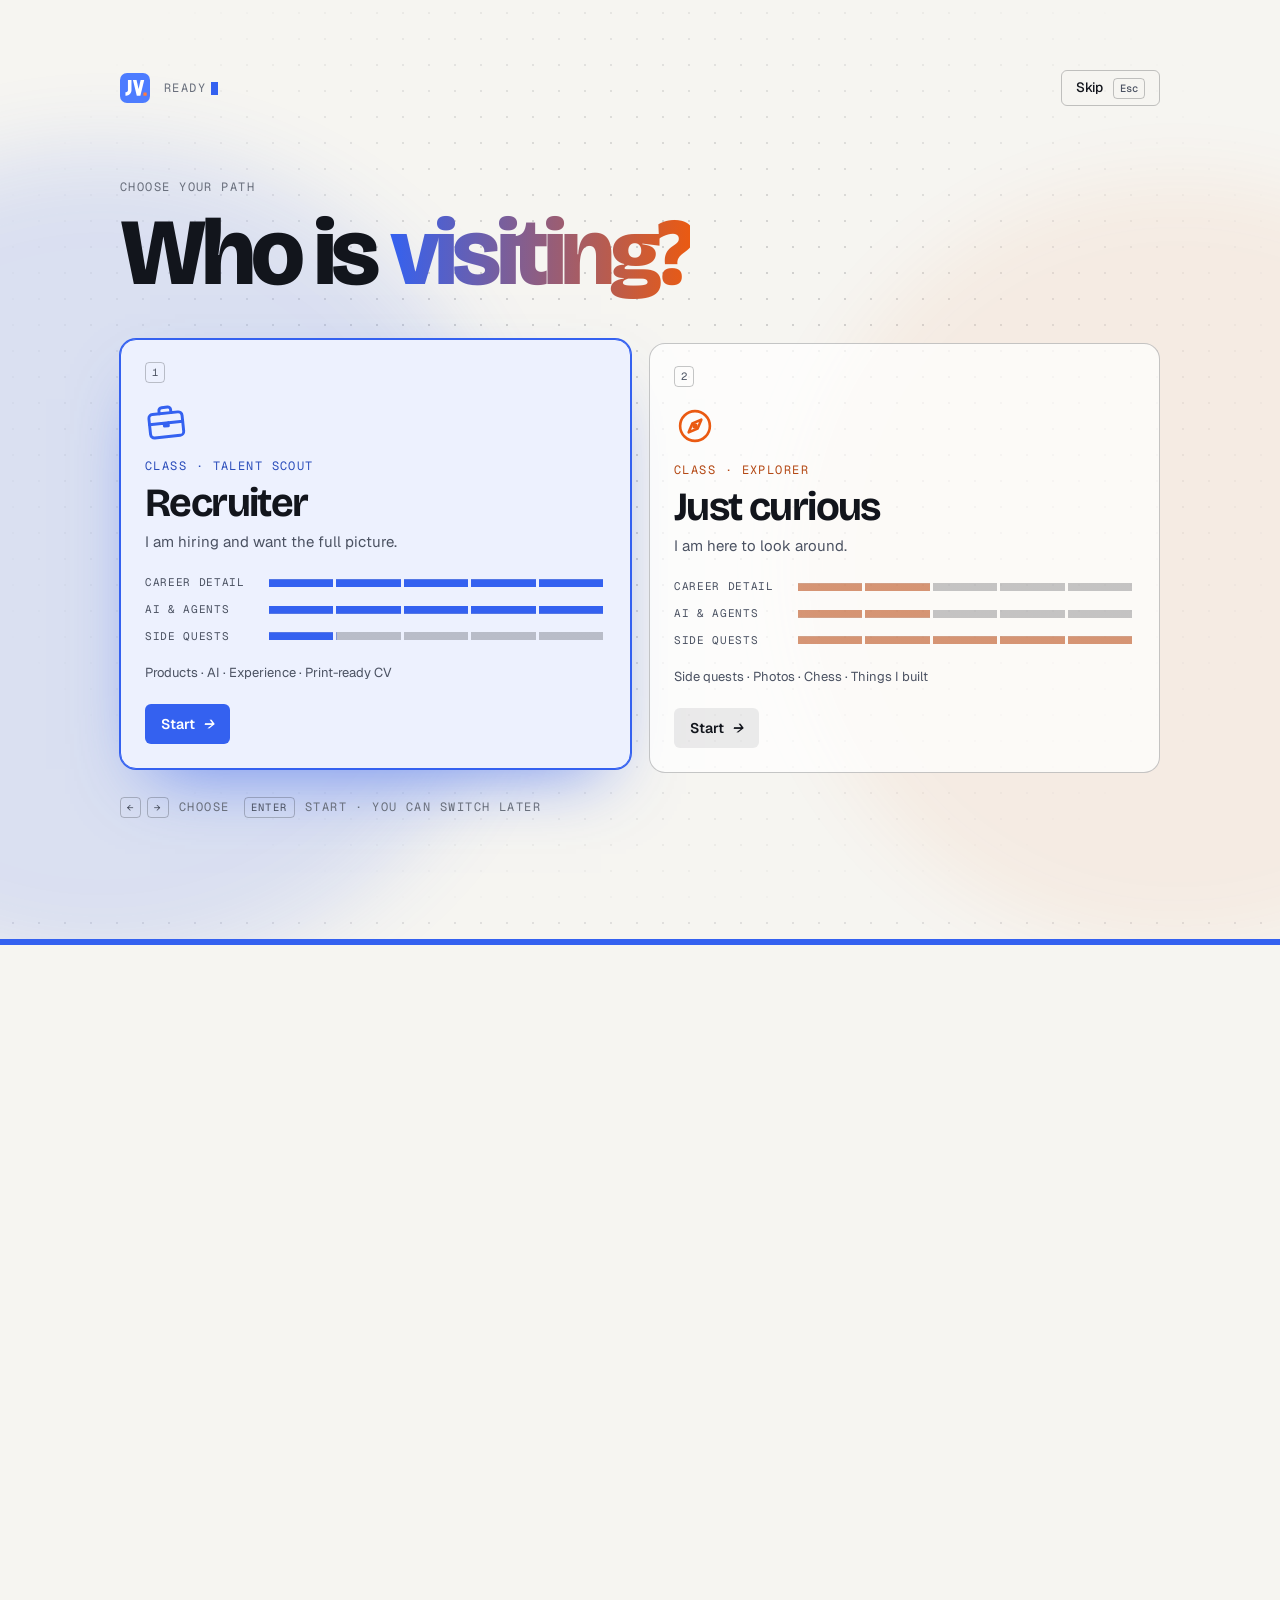
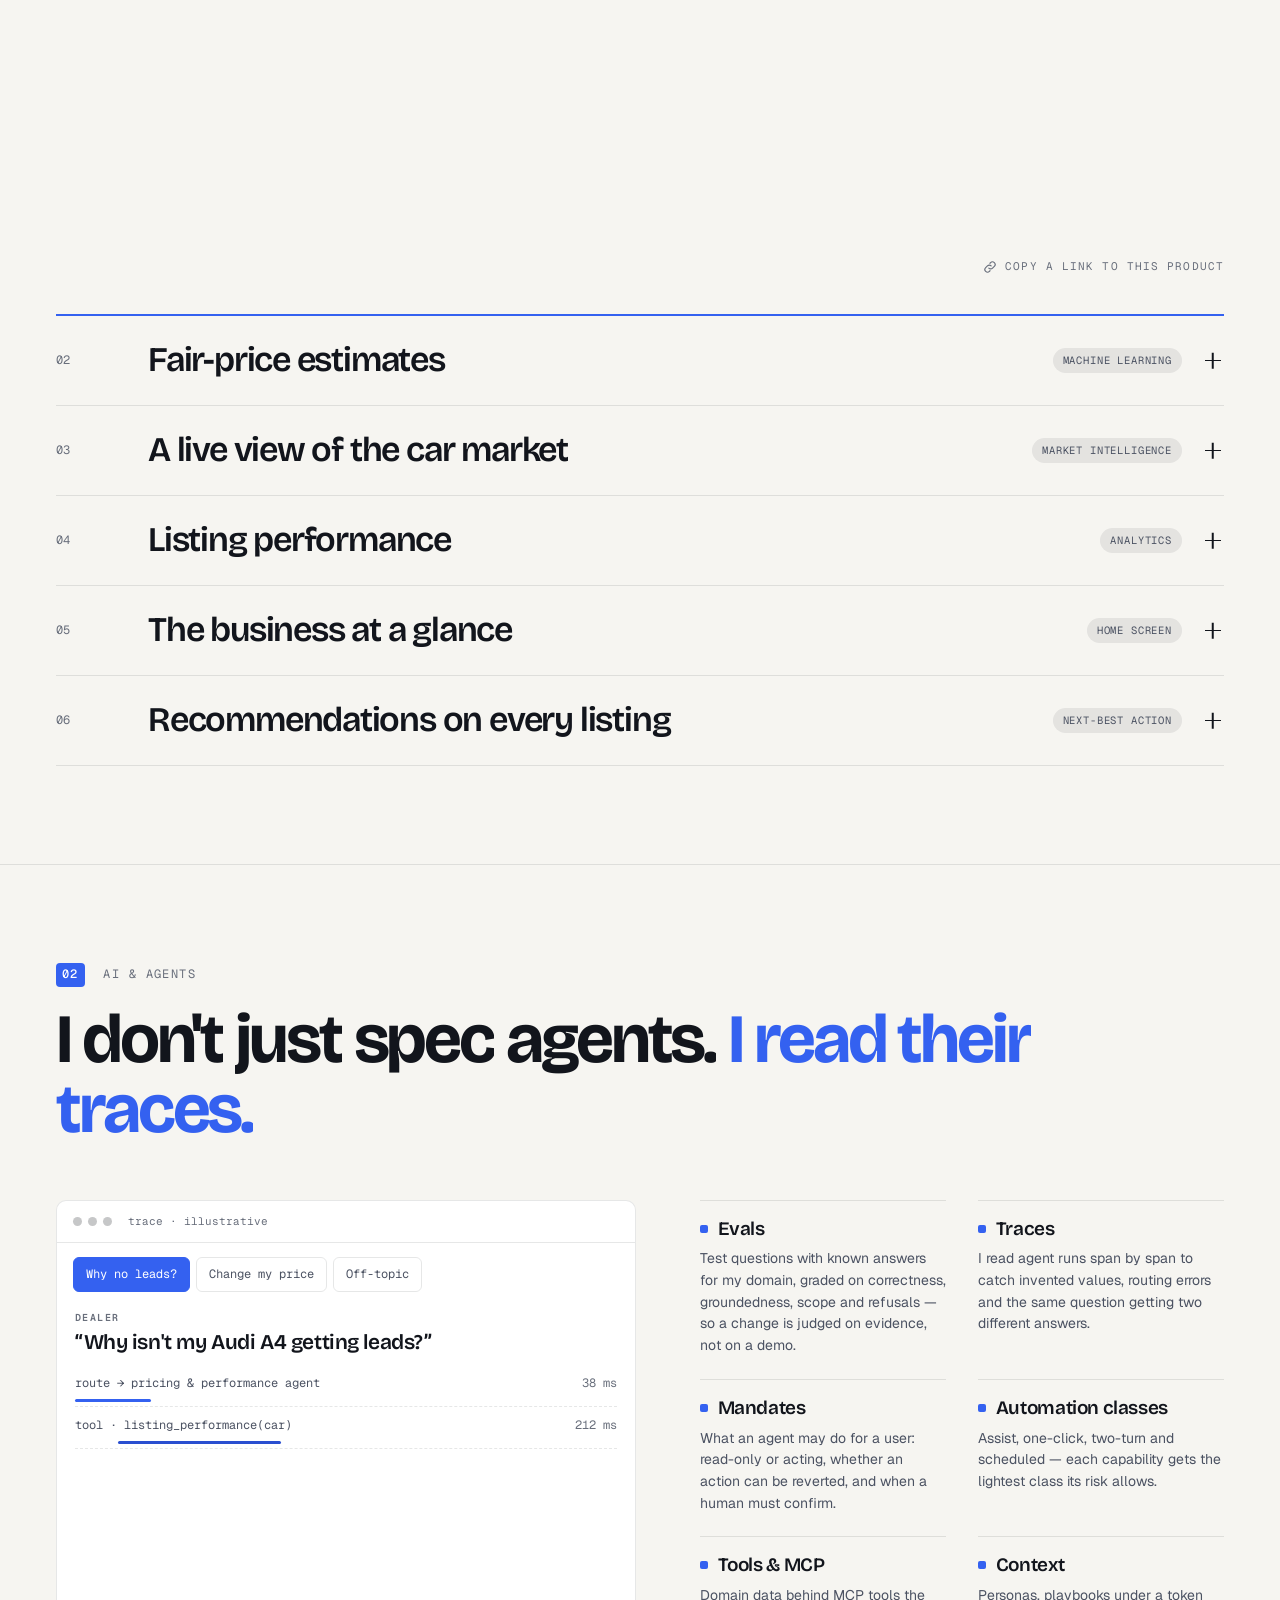
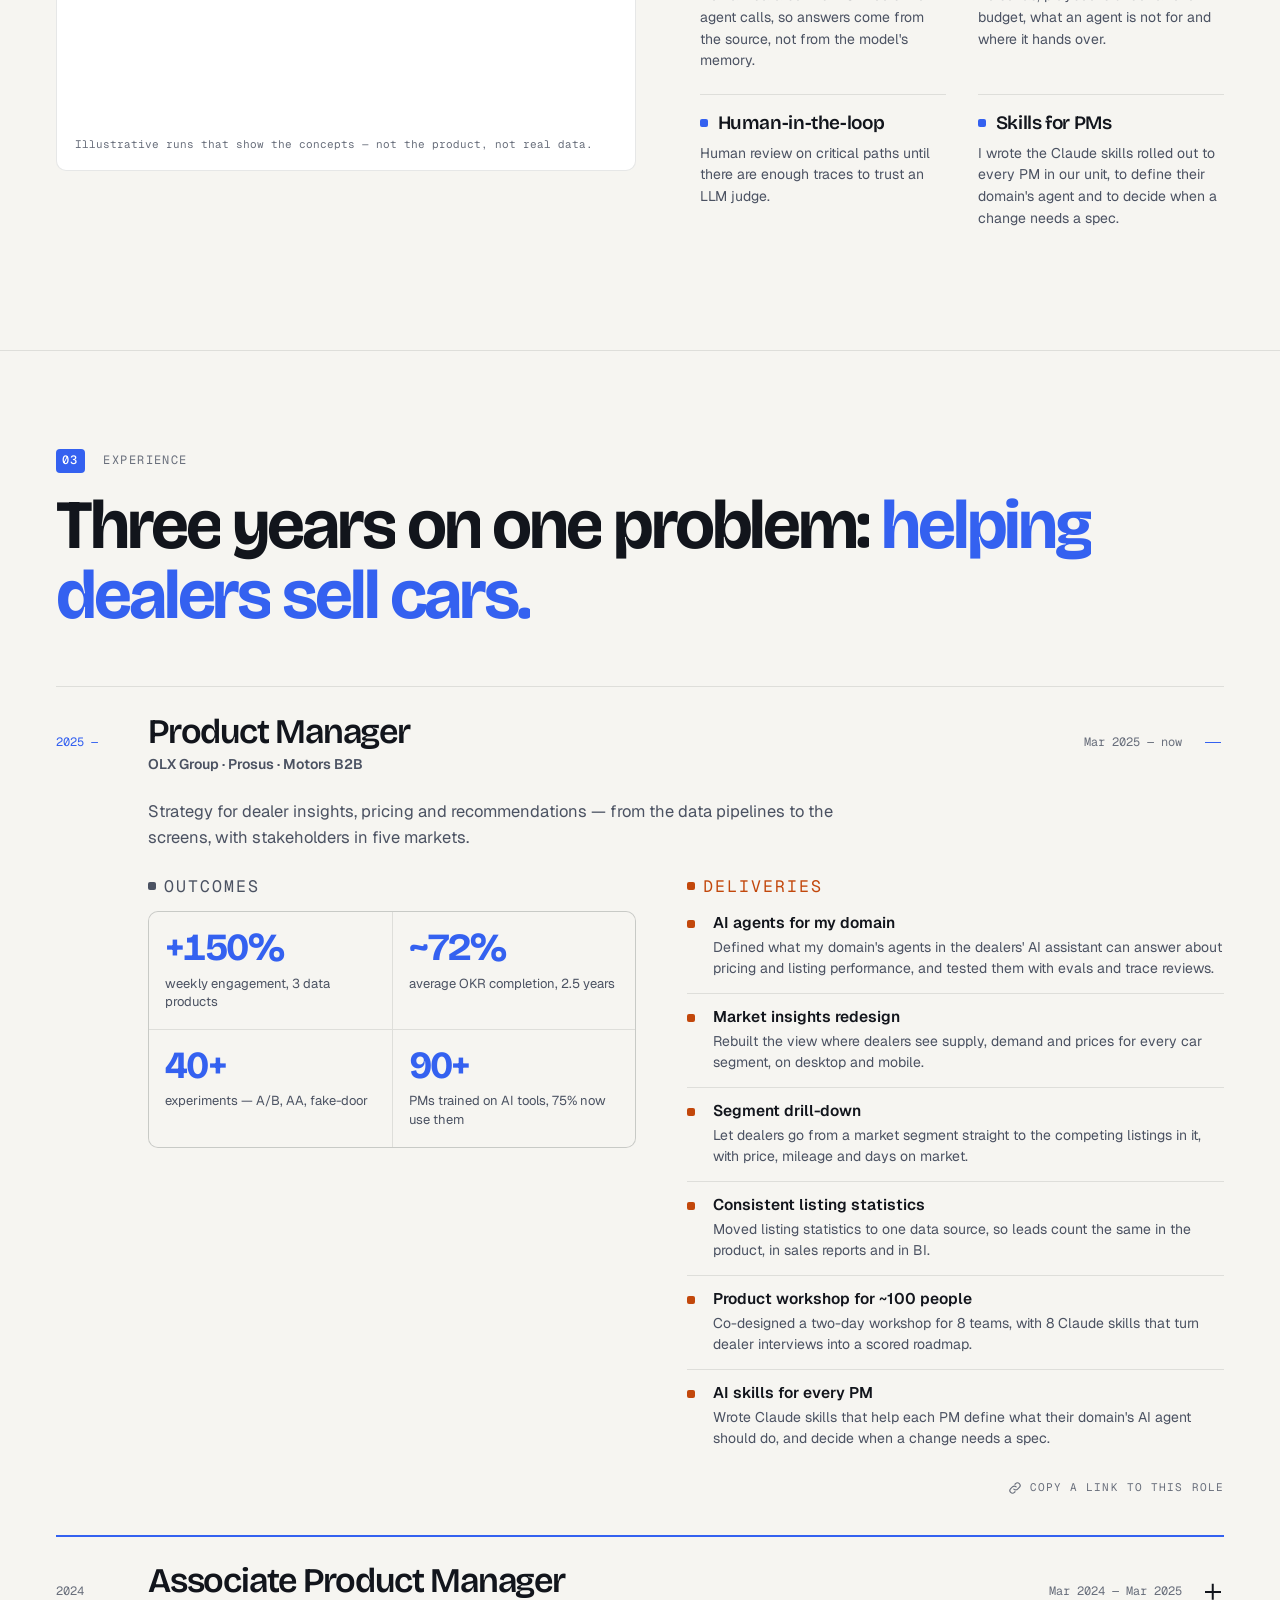
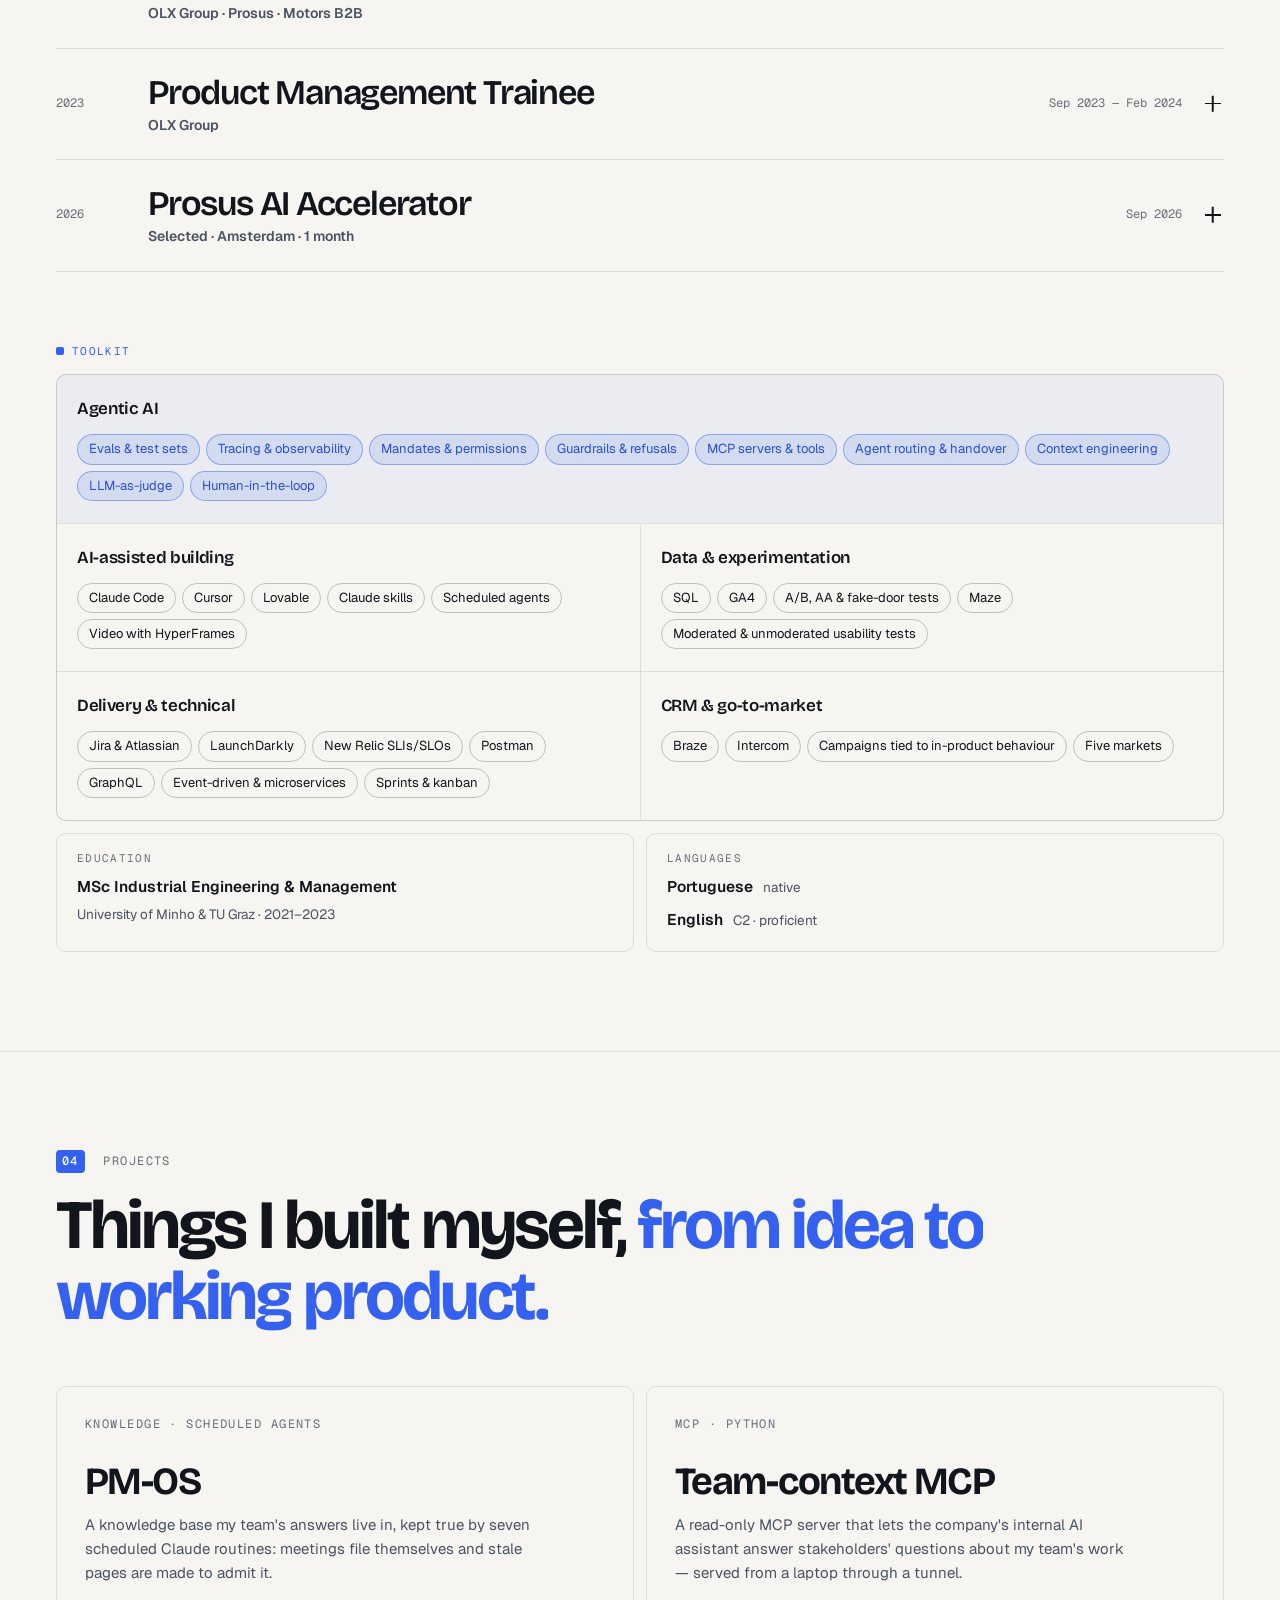
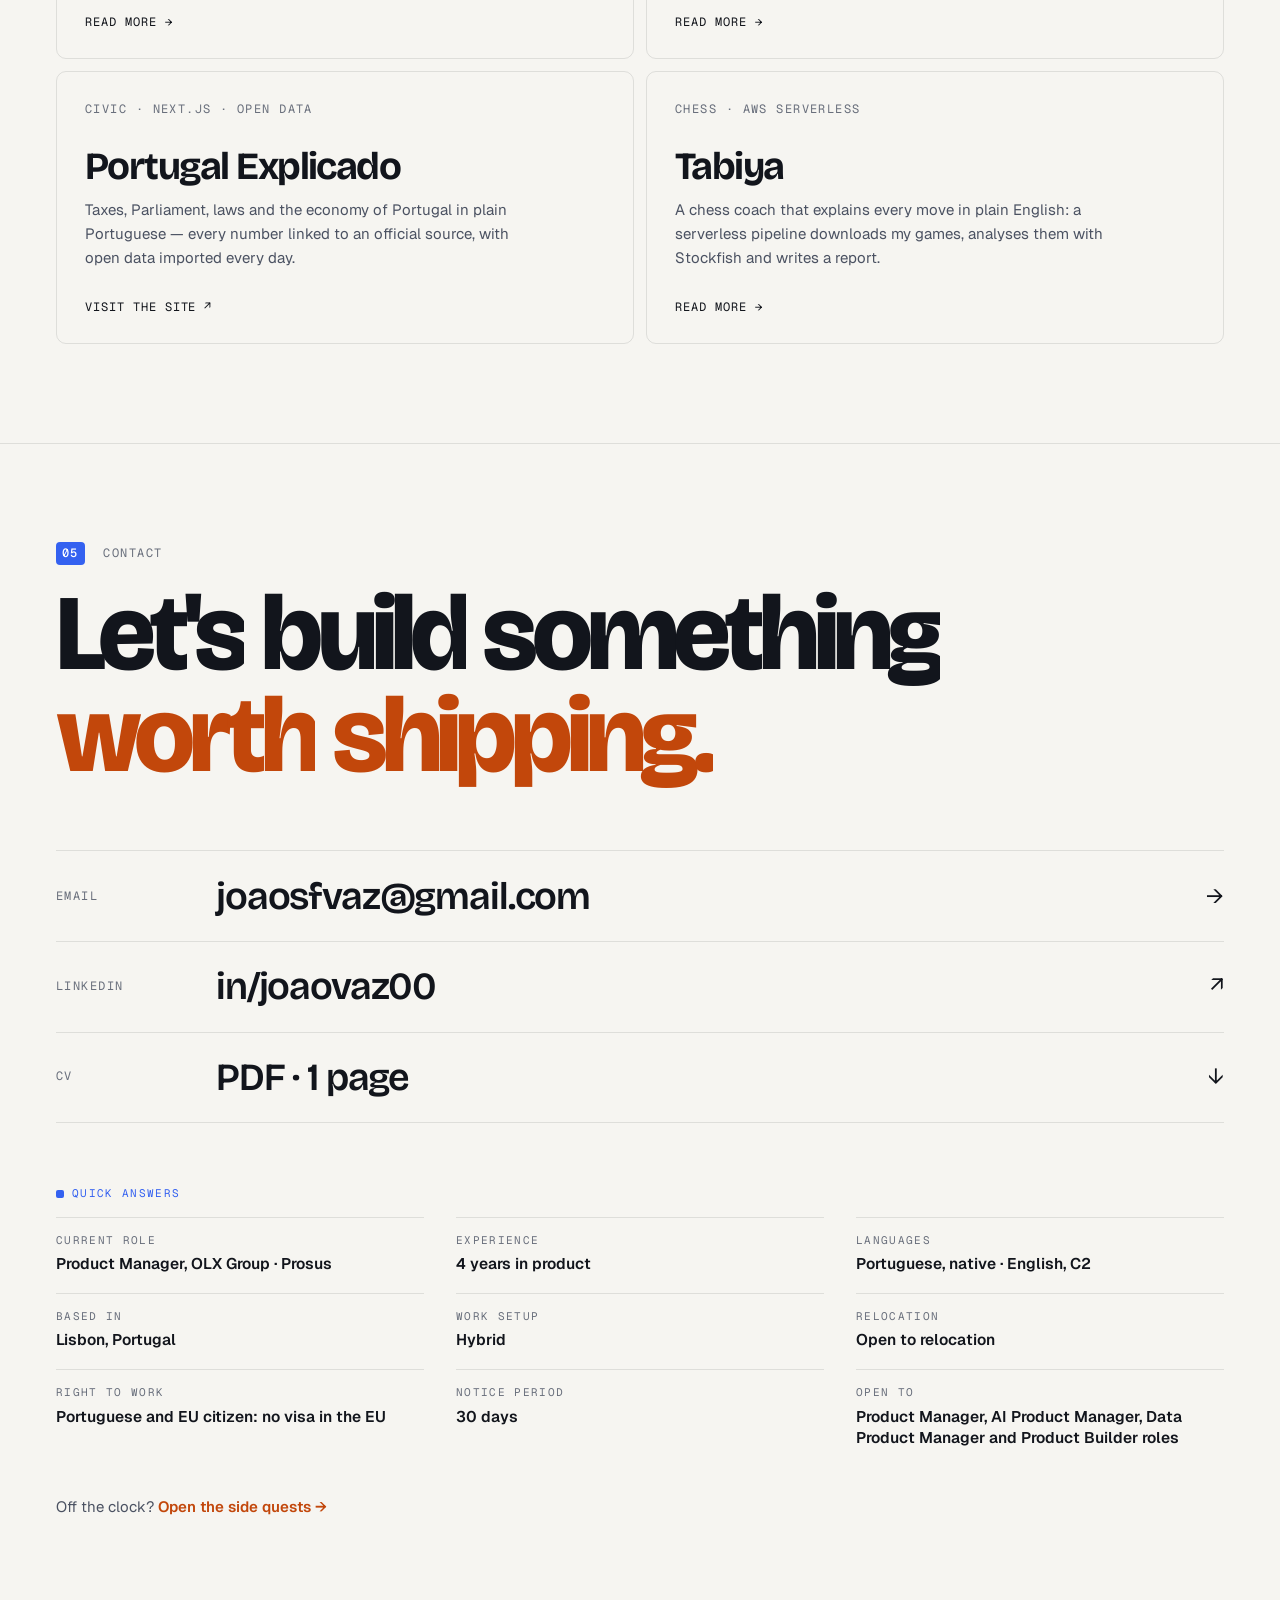
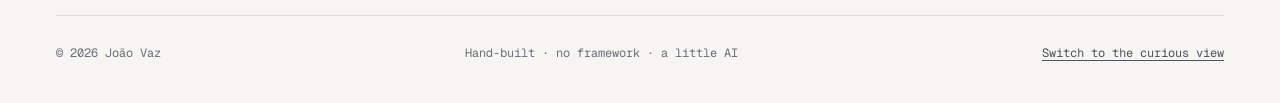
==== commit 9ce0231b: "Recruiter tools: a skill finder, links to a role, quick answers For a recruiter who comes with one q" ====
--- a/index.html
+++ b/index.html
@@ -41,7 +41,7 @@
   <link rel="preconnect" href="https://fonts.googleapis.com" />
   <link rel="preconnect" href="https://fonts.gstatic.com" crossorigin />
   <link href="https://fonts.googleapis.com/css2?family=Bricolage+Grotesque:opsz,wght@12..96,500..800&family=Geist:wght@400;500;600&family=Geist+Mono:wght@400;500&display=swap" rel="stylesheet" />
-  <link rel="stylesheet" href="/home.css?v=2026-10-28d" />
+  <link rel="stylesheet" href="/home.css?v=2026-10-28e" />
   <!-- Motion is opt-in: every animated state is gated on .js, so the page
        renders finished if the scripts never run. -->
   <script>
@@ -97,6 +97,7 @@
       <a href="#projects" data-nav="projects">Projects</a>
     </nav>
     <div class="bar__end">
+      <button class="bar__icon bar__find" type="button" data-finder-open data-for="recruiter" aria-label="Find a skill in my work" title="Find a skill"><svg viewBox="0 0 24 24" aria-hidden="true"><circle cx="10.5" cy="10.5" r="6.2" /><path d="M15.2 15.2L20 20" /></svg></button>
       <button class="bar__icon quests-btn" type="button" data-quests-open data-for="recruiter" aria-label="Side quests — the personal side" title="Side quests"><svg viewBox="0 0 24 24" aria-hidden="true"><path d="M7.5 8.5h9a4 4 0 0 1 3.9 4.9l-.9 3.6a2.3 2.3 0 0 1-3.9 1l-1.8-2h-3.6l-1.8 2a2.3 2.3 0 0 1-3.9-1l-.9-3.6a4 4 0 0 1 3.9-4.9z" /><path d="M8.5 11.5v3M7 13h3" /><circle cx="15.5" cy="12" r=".9" /><circle cx="17" cy="14" r=".9" /></svg></button>
       <button class="bar__icon quests-btn xp" type="button" data-qlog-open data-for="curious" aria-label="Quest log" title="Quest log"><svg viewBox="0 0 24 24" aria-hidden="true"><path d="M7.5 8.5h9a4 4 0 0 1 3.9 4.9l-.9 3.6a2.3 2.3 0 0 1-3.9 1l-1.8-2h-3.6l-1.8 2a2.3 2.3 0 0 1-3.9-1l-.9-3.6a4 4 0 0 1 3.9-4.9z" /><path d="M8.5 11.5v3M7 13h3" /><circle cx="15.5" cy="12" r=".9" /><circle cx="17" cy="14" r=".9" /></svg><b class="xp__lv" aria-hidden="true"></b><i class="xp__bar" aria-hidden="true"><i></i></i></button>
       <button class="bar__icon theme" type="button" data-theme-toggle aria-label="Switch to the light theme">
@@ -168,7 +169,7 @@
           <!-- The two numbers are underlined in blue, one after the other,
                once the line has landed. -->
           <p class="hero__line rv" data-for="recruiter">I build tools for <b>12,000+ car dealers</b> and <b>10M+ visitors</b>.</p>
-          <p class="hero__pitch rv" data-for="recruiter">Product Manager at OLX Group (Motors, B2B), part of Prosus. I set
+          <p class="hero__pitch rv" data-for="recruiter" data-ev="strategy leading b2b">Product Manager at OLX Group (Motors, B2B), part of Prosus. I set
             the strategy for a 10-person team, and I build my own agents along the way.</p>
           <p class="hero__line rv" data-for="curious">Tools for car dealers by day. After hours, <b>chess, sport</b> and <b>a camera</b>.</p>
           <p class="hero__pitch rv" data-for="curious">The lighter version of my site: what I do for fun, some of my
@@ -194,6 +195,10 @@
             </a>
             <span class="sr-only" aria-live="polite" data-copy-status></span>
           </div>
+          <!-- Two ways in for a recruiter with one question: the skill
+               finder (js/recruiter.js) and the quick answers in Contact.
+               It needs the script, so it only shows with .js. -->
+          <p class="hero__more rv" data-for="recruiter">Hiring for something specific? <button type="button" data-finder-open>Find a skill in my work</button> or read the <a href="#answers">quick answers</a>.</p>
         </div>
         <figure class="hero__photo rv">
           <div class="hero__frame">
@@ -207,7 +212,7 @@
            counts up to it. If the script never runs, the number is right. -->
       <dl class="figures wrap" data-for="recruiter">
         <div class="rv"><dt data-count="150" data-prefix="+" data-suffix="%">+150%</dt><dd>weekly engagement across 3 data products, in 18 months</dd></div>
-        <div class="rv"><dt data-count="12" data-suffix="k+">12k+</dt><dd>professional car dealers in PT · PL · RO</dd></div>
+        <div class="rv" data-ev="b2b stakeholders"><dt data-count="12" data-suffix="k+">12k+</dt><dd>professional car dealers in PT · PL · RO</dd></div>
         <div class="rv"><dt data-count="40" data-suffix="+">40+</dt><dd>experiments — A/B, AA &amp; fake-door</dd></div>
         <div class="rv"><dt data-count="75" data-suffix="+">75+</dt><dd>in-person dealer interviews</dd></div>
         <div class="rv"><dt data-count="90" data-suffix="+">90+</dt><dd>PMs trained on AI tooling</dd></div>
@@ -263,13 +268,13 @@
         <header class="head">
           <p class="meta rv"><b>01</b> Products</p>
           <h2 class="rv">The products I lead <em>for car dealers.</em></h2>
-          <p class="head__intro rv">Six products with one job: help a dealer buy the right cars, price
+          <p class="head__intro rv" data-ev="strategy b2b">Six products with one job: help a dealer buy the right cars, price
             them well and sell them faster. I own the strategy and the roadmap across them, from the data
             pipelines underneath to the screens dealers use.</p>
         </header>
 
         <div class="acc" data-acc>
-          <div class="acc__item rv is-open">
+          <div class="acc__item rv is-open" id="product-agents" data-ev="agents evals">
             <h3><button class="acc__head" type="button" aria-expanded="true">
               <span class="acc__n">01</span>
               <span class="acc__title">AI agents for pricing and performance</span>
@@ -285,7 +290,7 @@
               <ul class="keys"><li>Agent specs</li><li>MCP tools</li><li>Evals</li><li>Traces</li></ul>
             </div></div>
           </div>
-          <div class="acc__item rv">
+          <div class="acc__item rv" id="product-fair-price" data-ev="ml">
             <h3><button class="acc__head" type="button" aria-expanded="false">
               <span class="acc__n">02</span>
               <span class="acc__title">Fair-price estimates</span>
@@ -299,7 +304,7 @@
               <ul class="keys"><li>ML model</li><li>Price-to-market</li><li>Time to sell</li></ul>
             </div></div>
           </div>
-          <div class="acc__item rv">
+          <div class="acc__item rv" id="product-market" data-ev="ml analytics">
             <h3><button class="acc__head" type="button" aria-expanded="false">
               <span class="acc__n">03</span>
               <span class="acc__title">A live view of the car market</span>
@@ -313,7 +318,7 @@
               <ul class="keys"><li>Supply &amp; demand</li><li>Days of supply</li><li>Competitor listings</li></ul>
             </div></div>
           </div>
-          <div class="acc__item rv">
+          <div class="acc__item rv" id="product-performance" data-ev="ml analytics">
             <h3><button class="acc__head" type="button" aria-expanded="false">
               <span class="acc__n">04</span>
               <span class="acc__title">Listing performance</span>
@@ -327,7 +332,7 @@
               <ul class="keys"><li>Funnel metrics</li><li>Benchmarks</li></ul>
             </div></div>
           </div>
-          <div class="acc__item rv">
+          <div class="acc__item rv" id="product-home" data-ev="ml">
             <h3><button class="acc__head" type="button" aria-expanded="false">
               <span class="acc__n">05</span>
               <span class="acc__title">The business at a glance</span>
@@ -341,7 +346,7 @@
               <ul class="keys"><li>Stock health</li><li>Alerts</li><li>Multi-branch</li></ul>
             </div></div>
           </div>
-          <div class="acc__item rv">
+          <div class="acc__item rv" id="product-recommendations" data-ev="ml">
             <h3><button class="acc__head" type="button" aria-expanded="false">
               <span class="acc__n">06</span>
               <span class="acc__title">Recommendations on every listing</span>
@@ -394,14 +399,14 @@
           </figure>
 
           <dl class="concepts">
-            <div class="rv"><dt>Evals</dt><dd>Test questions with known answers for my domain, graded on correctness, groundedness, scope and refusals — so a change is judged on evidence, not on a demo.</dd></div>
-            <div class="rv"><dt>Traces</dt><dd>I read agent runs span by span to catch invented values, routing errors and the same question getting two different answers.</dd></div>
-            <div class="rv"><dt>Mandates</dt><dd>What an agent may do for a user: read-only or acting, whether an action can be reverted, and when a human must confirm.</dd></div>
-            <div class="rv"><dt>Automation classes</dt><dd>Assist, one-click, two-turn and scheduled — each capability gets the lightest class its risk allows.</dd></div>
-            <div class="rv"><dt>Tools &amp; MCP</dt><dd>Domain data behind MCP tools the agent calls, so answers come from the source, not from the model's memory.</dd></div>
-            <div class="rv"><dt>Context</dt><dd>Personas, playbooks under a token budget, what an agent is not for and where it hands over.</dd></div>
-            <div class="rv"><dt>Human-in-the-loop</dt><dd>Human review on critical paths until there are enough traces to trust an LLM judge.</dd></div>
-            <div class="rv"><dt>Skills for PMs</dt><dd>I wrote the Claude skills rolled out to every PM in our unit, to define their domain's agent and to decide when a change needs a spec.</dd></div>
+            <div class="rv" data-ev="evals"><dt>Evals</dt><dd>Test questions with known answers for my domain, graded on correctness, groundedness, scope and refusals — so a change is judged on evidence, not on a demo.</dd></div>
+            <div class="rv" data-ev="evals"><dt>Traces</dt><dd>I read agent runs span by span to catch invented values, routing errors and the same question getting two different answers.</dd></div>
+            <div class="rv" data-ev="agents"><dt>Mandates</dt><dd>What an agent may do for a user: read-only or acting, whether an action can be reverted, and when a human must confirm.</dd></div>
+            <div class="rv" data-ev="agents"><dt>Automation classes</dt><dd>Assist, one-click, two-turn and scheduled — each capability gets the lightest class its risk allows.</dd></div>
+            <div class="rv" data-ev="agents"><dt>Tools &amp; MCP</dt><dd>Domain data behind MCP tools the agent calls, so answers come from the source, not from the model's memory.</dd></div>
+            <div class="rv" data-ev="agents"><dt>Context</dt><dd>Personas, playbooks under a token budget, what an agent is not for and where it hands over.</dd></div>
+            <div class="rv" data-ev="evals agents"><dt>Human-in-the-loop</dt><dd>Human review on critical paths until there are enough traces to trust an LLM judge.</dd></div>
+            <div class="rv" data-ev="leading building agents"><dt>Skills for PMs</dt><dd>I wrote the Claude skills rolled out to every PM in our unit, to define their domain's agent and to decide when a change needs a spec.</dd></div>
           </dl>
         </div>
       </div>
@@ -419,7 +424,7 @@
              count up when the role opens) and what shipped (deliveries,
              one line each). -->
         <div class="acc acc--roles" data-acc>
-          <div class="acc__item rv is-open">
+          <div class="acc__item rv is-open" id="role-pm">
             <h3><button class="acc__head" type="button" aria-expanded="true">
               <span class="acc__n">2025 —</span>
               <span class="acc__title">Product Manager <small>OLX Group · Prosus · Motors B2B</small></span>
@@ -427,32 +432,32 @@
               <i class="acc__icon" aria-hidden="true"></i>
             </button></h3>
             <div class="acc__panel"><div class="acc__body">
-              <p class="role__sum">Strategy for dealer insights, pricing and recommendations — from the data pipelines to the screens, with stakeholders in five markets.</p>
+              <p class="role__sum" data-ev="strategy stakeholders">Strategy for dealer insights, pricing and recommendations — from the data pipelines to the screens, with stakeholders in five markets.</p>
               <div class="role">
                 <div class="role__col">
                   <p class="role__k">Outcomes</p>
                   <dl class="wins">
-                    <div><dt data-count="150" data-prefix="+" data-suffix="%">+150%</dt><dd>weekly engagement, 3 data products</dd></div>
-                    <div><dt data-count="72" data-prefix="~" data-suffix="%">~72%</dt><dd>average OKR completion, 2.5 years</dd></div>
-                    <div><dt data-count="40" data-suffix="+">40+</dt><dd>experiments — A/B, AA, fake-door</dd></div>
-                    <div><dt data-count="90" data-suffix="+">90+</dt><dd>PMs trained on AI tools, 75% now use them</dd></div>
+                    <div data-ev="ml analytics"><dt data-count="150" data-prefix="+" data-suffix="%">+150%</dt><dd>weekly engagement, 3 data products</dd></div>
+                    <div data-ev="strategy delivery"><dt data-count="72" data-prefix="~" data-suffix="%">~72%</dt><dd>average OKR completion, 2.5 years</dd></div>
+                    <div data-ev="experiments"><dt data-count="40" data-suffix="+">40+</dt><dd>experiments — A/B, AA, fake-door</dd></div>
+                    <div data-ev="leading building"><dt data-count="90" data-suffix="+">90+</dt><dd>PMs trained on AI tools, 75% now use them</dd></div>
                   </dl>
                 </div>
                 <div class="role__col role__col--ships">
                   <p class="role__k">Deliveries</p>
                   <ul class="ships">
-                    <li><b>AI agents for my domain</b><span>Defined what my domain's agents in the dealers' AI assistant can answer about pricing and listing performance, and tested them with evals and trace reviews.</span></li>
-                    <li><b>Market insights redesign</b><span>Rebuilt the view where dealers see supply, demand and prices for every car segment, on desktop and mobile.</span></li>
-                    <li><b>Segment drill-down</b><span>Let dealers go from a market segment straight to the competing listings in it, with price, mileage and days on market.</span></li>
-                    <li><b>Consistent listing statistics</b><span>Moved listing statistics to one data source, so leads count the same in the product, in sales reports and in BI.</span></li>
-                    <li><b>Product workshop for ~100 people</b><span>Co-designed a two-day workshop for 8 teams, with 8 Claude skills that turn dealer interviews into a scored roadmap.</span></li>
-                    <li><b>AI skills for every PM</b><span>Wrote Claude skills that help each PM define what their domain's AI agent should do, and decide when a change needs a spec.</span></li>
+                    <li data-ev="agents evals"><b>AI agents for my domain</b><span>Defined what my domain's agents in the dealers' AI assistant can answer about pricing and listing performance, and tested them with evals and trace reviews.</span></li>
+                    <li data-ev="ml analytics"><b>Market insights redesign</b><span>Rebuilt the view where dealers see supply, demand and prices for every car segment, on desktop and mobile.</span></li>
+                    <li data-ev="ml"><b>Segment drill-down</b><span>Let dealers go from a market segment straight to the competing listings in it, with price, mileage and days on market.</span></li>
+                    <li data-ev="analytics stakeholders"><b>Consistent listing statistics</b><span>Moved listing statistics to one data source, so leads count the same in the product, in sales reports and in BI.</span></li>
+                    <li data-ev="leading research strategy"><b>Product workshop for ~100 people</b><span>Co-designed a two-day workshop for 8 teams, with 8 Claude skills that turn dealer interviews into a scored roadmap.</span></li>
+                    <li data-ev="leading building agents"><b>AI skills for every PM</b><span>Wrote Claude skills that help each PM define what their domain's AI agent should do, and decide when a change needs a spec.</span></li>
                   </ul>
                 </div>
               </div>
             </div></div>
           </div>
-          <div class="acc__item rv">
+          <div class="acc__item rv" id="role-apm">
             <h3><button class="acc__head" type="button" aria-expanded="false">
               <span class="acc__n">2024</span>
               <span class="acc__title">Associate Product Manager <small>OLX Group · Prosus · Motors B2B</small></span>
@@ -460,27 +465,27 @@
               <i class="acc__icon" aria-hidden="true"></i>
             </button></h3>
             <div class="acc__panel"><div class="acc__body">
-              <p class="role__sum">Same team and scope, on the machine-learning side of the product.</p>
+              <p class="role__sum" data-ev="ml">Same team and scope, on the machine-learning side of the product.</p>
               <div class="role">
                 <div class="role__col">
                   <p class="role__k">Outcomes</p>
                   <dl class="wins">
-                    <div><dt data-count="75" data-suffix="+">75+</dt><dd>in-person dealer interviews, PL · RO · PT</dd></div>
+                    <div data-ev="research b2b"><dt data-count="75" data-suffix="+">75+</dt><dd>in-person dealer interviews, PL · RO · PT</dd></div>
                     <div><dt data-count="12" data-suffix=" mo">12 mo</dt><dd>to promotion to Product Manager</dd></div>
                   </dl>
                 </div>
                 <div class="role__col role__col--ships">
                   <p class="role__k">Deliveries</p>
                   <ul class="ships">
-                    <li><b>Fair-price estimates</b><span>Brought a machine-learning price estimate into the product, so dealers see what each car is worth next to their asking price.</span></li>
-                    <li><b>Time-to-sell estimates</b><span>Added how long similar cars take to sell, estimated from a car's specs.</span></li>
-                    <li><b>Dealer research</b><span>Interviewed dealers in person in Poland, Romania and Portugal to understand how they price and sell their cars.</span></li>
+                    <li data-ev="ml"><b>Fair-price estimates</b><span>Brought a machine-learning price estimate into the product, so dealers see what each car is worth next to their asking price.</span></li>
+                    <li data-ev="ml"><b>Time-to-sell estimates</b><span>Added how long similar cars take to sell, estimated from a car's specs.</span></li>
+                    <li data-ev="research stakeholders b2b"><b>Dealer research</b><span>Interviewed dealers in person in Poland, Romania and Portugal to understand how they price and sell their cars.</span></li>
                   </ul>
                 </div>
               </div>
             </div></div>
           </div>
-          <div class="acc__item rv">
+          <div class="acc__item rv" id="role-trainee">
             <h3><button class="acc__head" type="button" aria-expanded="false">
               <span class="acc__n">2023</span>
               <span class="acc__title">Product Management Trainee <small>OLX Group</small></span>
@@ -498,14 +503,14 @@
                 <div class="role__col role__col--ships">
                   <p class="role__k">Deliveries</p>
                   <ul class="ships">
-                    <li><b>Lead-generation discovery</b><span>Researched how professional dealers get their leads, to find where the product could help them get more.</span></li>
-                    <li><b>Recommendation experiments</b><span>Ran A/B tests with Data Science on which types of recommendation to show next to paid-visibility products.</span></li>
+                    <li data-ev="research b2b"><b>Lead-generation discovery</b><span>Researched how professional dealers get their leads, to find where the product could help them get more.</span></li>
+                    <li data-ev="experiments ml"><b>Recommendation experiments</b><span>Ran A/B tests with Data Science on which types of recommendation to show next to paid-visibility products.</span></li>
                   </ul>
                 </div>
               </div>
             </div></div>
           </div>
-          <div class="acc__item rv">
+          <div class="acc__item rv" id="role-accelerator">
             <h3><button class="acc__head" type="button" aria-expanded="false">
               <span class="acc__n">2026</span>
               <span class="acc__title">Prosus AI Accelerator <small>Selected · Amsterdam · 1 month</small></span>
@@ -525,7 +530,7 @@
                 <div class="role__col role__col--ships">
                   <p class="role__k">Deliveries</p>
                   <ul class="ships">
-                    <li><b>Seller-inbox prototype</b><span>Built with my team a prototype inbox where an AI assistant screens out buyers who aren't serious.</span></li>
+                    <li data-ev="building agents"><b>Seller-inbox prototype</b><span>Built with my team a prototype inbox where an AI assistant screens out buyers who aren't serious.</span></li>
                     <li><b>Live demo on stage</b><span>Presented the prototype on stage to the whole programme in Amsterdam.</span></li>
                   </ul>
                 </div>
@@ -545,31 +550,31 @@
         <div class="kit">
           <h3 class="kit__title rv">Toolkit</h3>
           <div class="kit__grid">
-            <section class="kit__group kit__group--lead rv">
+            <section class="kit__group kit__group--lead rv" data-ev="agents evals">
               <h4>Agentic AI</h4>
               <ul class="tags">
                 <li>Evals &amp; test sets</li><li>Tracing &amp; observability</li><li>Mandates &amp; permissions</li><li>Guardrails &amp; refusals</li><li>MCP servers &amp; tools</li><li>Agent routing &amp; handover</li><li>Context engineering</li><li>LLM-as-judge</li><li>Human-in-the-loop</li>
               </ul>
             </section>
-            <section class="kit__group rv">
+            <section class="kit__group rv" data-ev="building">
               <h4>AI-assisted building</h4>
               <ul class="tags">
                 <li>Claude Code</li><li>Cursor</li><li>Lovable</li><li>Claude skills</li><li>Scheduled agents</li><li>Video with HyperFrames</li>
               </ul>
             </section>
-            <section class="kit__group rv">
+            <section class="kit__group rv" data-ev="analytics experiments research">
               <h4>Data &amp; experimentation</h4>
               <ul class="tags">
                 <li>SQL</li><li>GA4</li><li>A/B, AA &amp; fake-door tests</li><li>Maze</li><li>Moderated &amp; unmoderated usability tests</li>
               </ul>
             </section>
-            <section class="kit__group rv">
+            <section class="kit__group rv" data-ev="delivery">
               <h4>Delivery &amp; technical</h4>
               <ul class="tags">
                 <li>Jira &amp; Atlassian</li><li>LaunchDarkly</li><li>New Relic SLIs/SLOs</li><li>Postman</li><li>GraphQL</li><li>Event-driven &amp; microservices</li><li>Sprints &amp; kanban</li>
               </ul>
             </section>
-            <section class="kit__group rv">
+            <section class="kit__group rv" data-ev="stakeholders">
               <h4>CRM &amp; go-to-market</h4>
               <ul class="tags">
                 <li>Braze</li><li>Intercom</li><li>Campaigns tied to in-product behaviour</li><li>Five markets</li>
@@ -592,28 +597,28 @@
           <h2 class="rv">Things I built myself, <em>from idea to working product.</em></h2>
         </header>
         <div class="projects">
-          <a class="project rv" href="/pm-os/">
+          <a class="project rv" href="/pm-os/" data-ev="building agents">
             <span class="meta">Knowledge · Scheduled agents</span>
             <h3>PM-OS</h3>
             <p>A knowledge base my team's answers live in, kept true by seven scheduled Claude
               routines: meetings file themselves and stale pages are made to admit it.</p>
             <span class="project__go">Read more <i aria-hidden="true">→</i></span>
           </a>
-          <a class="project rv" href="/team-context/">
+          <a class="project rv" href="/team-context/" data-ev="building agents stakeholders">
             <span class="meta">MCP · Python</span>
             <h3>Team-context MCP</h3>
             <p>A read-only MCP server that lets the company's internal AI assistant answer
               stakeholders' questions about my team's work — served from a laptop through a tunnel.</p>
             <span class="project__go">Read more <i aria-hidden="true">→</i></span>
           </a>
-          <a class="project rv" href="https://joaosfvaz.github.io/portugal-explicado/" target="_blank" rel="noopener">
+          <a class="project rv" href="https://joaosfvaz.github.io/portugal-explicado/" data-ev="building" target="_blank" rel="noopener">
             <span class="meta">Civic · Next.js · Open data</span>
             <h3>Portugal Explicado</h3>
             <p>Taxes, Parliament, laws and the economy of Portugal in plain Portuguese — every number
               linked to an official source, with open data imported every day.</p>
             <span class="project__go">Visit the site <i aria-hidden="true">↗</i></span>
           </a>
-          <a class="project rv" href="/tabiya/">
+          <a class="project rv" href="/tabiya/" data-ev="building delivery">
             <span class="meta">Chess · AWS serverless</span>
             <h3>Tabiya</h3>
             <p>A chess coach that explains every move in plain English: a serverless pipeline
@@ -635,6 +640,23 @@
           <!-- the CV as a file: the print of this page, made by make-cv.sh -->
           <a class="contact__row contact__row--cv rv" href="/joao-vaz-cv.pdf" download="Joao-Vaz-CV.pdf"><span class="meta">CV</span><strong>PDF · 1 page</strong><i aria-hidden="true">↓</i></a>
         </div>
+        <!-- Quick answers to a recruiter's first questions. A row with
+             data-todo is a placeholder: it shows on a local preview only
+             (js/recruiter.js) and must be filled in before a push. -->
+        <section class="answers rv" id="answers" data-for="recruiter" aria-labelledby="answers-title">
+          <h3 class="kit__title" id="answers-title">Quick answers</h3>
+          <dl class="answers__grid">
+            <div><dt>Current role</dt><dd>Product Manager, OLX Group · Prosus</dd></div>
+            <div><dt>Experience</dt><dd>4 years in product</dd></div>
+            <div><dt>Languages</dt><dd>Portuguese, native · English, C2</dd></div>
+            <div><dt>Based in</dt><dd>Lisbon, Portugal</dd></div>
+            <div><dt>Work setup</dt><dd>Hybrid</dd></div>
+            <div><dt>Relocation</dt><dd>Open to relocation</dd></div>
+            <div><dt>Right to work</dt><dd>Portuguese and EU citizen: no visa in the EU</dd></div>
+            <div><dt>Notice period</dt><dd>30 days</dd></div>
+            <div class="answers__wide"><dt>Open to</dt><dd>Product Manager, AI Product Manager, Data Product Manager and Product Builder roles</dd></div>
+          </dl>
+        </section>
         <p class="offclock rv" data-for="recruiter">Off the clock? <button type="button" data-quests-open>Open the side quests →</button></p>
         <!-- The curious view's end screen: the visitor's run so far, from
              js/game.js. It shows once the visitor gets here. -->
@@ -886,6 +908,27 @@
     </div>
   </dialog>
 
+  <!-- THE SKILL FINDER — the recruiter view's search. Pick a skill, or
+       paste a job description, and it lists the places on this page that
+       show it, each one a link to its place. js/recruiter.js fills it
+       from the data-ev tags; the pasted text never leaves the browser. -->
+  <dialog class="finder" id="finder" aria-labelledby="finder-title">
+    <div class="finder__head">
+      <p class="meta"><b>Find</b> Skills</p>
+      <button class="btn btn--line btn--sm" type="button" data-finder-close>Close <kbd>Esc</kbd></button>
+    </div>
+    <h2 class="finder__title" id="finder-title">Looking for <em>something specific?</em></h2>
+    <p class="finder__intro">Pick a skill, or paste a job description. You get the places on this page that show it.</p>
+    <div class="finder__skills" role="group" aria-label="Skills" data-finder-skills></div>
+    <label class="finder__paste">
+      <span class="meta">Or paste a job description</span>
+      <textarea rows="3" data-finder-text placeholder="Paste the text of the role here"></textarea>
+    </label>
+    <p class="finder__sum" data-finder-sum aria-live="polite"></p>
+    <ol class="finder__list" data-finder-list></ol>
+    <p class="finder__note">The text you paste stays in this browser. Nothing is sent anywhere.</p>
+  </dialog>
+
   <footer class="foot wrap">
     <span>© 2026 João Vaz</span>
     <span>Hand-built · no framework · a little AI</span>
@@ -894,8 +937,9 @@
     <span class="eggs" data-eggs hidden>Easter eggs found: <b>0</b> / 4</span>
   </footer>
 
-  <script src="/js/scroll.js?v=2026-10-28d"></script>
-  <script src="/js/home.js?v=2026-10-28d"></script>
-  <script src="/js/game.js?v=2026-10-28d"></script>
+  <script src="/js/scroll.js?v=2026-10-28e"></script>
+  <script src="/js/home.js?v=2026-10-28e"></script>
+  <script src="/js/game.js?v=2026-10-28e"></script>
+  <script src="/js/recruiter.js?v=2026-10-28e"></script>
 </body>
 </html>
--- a/home.css
+++ b/home.css
@@ -1278,6 +1278,109 @@
 .offclock button { color: var(--accent-2); font-weight: 600; }
 .offclock button:hover { text-decoration: underline; text-underline-offset: 3px; }
 
+/* ---------- The recruiter's tools ---------- */
+/* for a recruiter with one question (js/recruiter.js): the skill finder,
+   quick answers in Contact, and a link to each role and product */
+.bar__find svg { fill: none; stroke: currentColor; stroke-width: 2; stroke-linecap: round; }
+/* the way in under the hero's buttons; it needs the script */
+.hero__more { display: none; margin-top: 18px; font-size: 14.5px; color: var(--dim); }
+.js .hero__more { display: block; }
+.hero__more.rv { --delay: 1.05s; }
+.hero__more :is(button, a) { color: var(--accent); font-weight: 600; text-decoration: underline; text-decoration-thickness: 1px; text-underline-offset: 3px; }
+.hero__more :is(button, a):hover { text-decoration-thickness: 2px; }
+
+/* the finder: a wider panel, skills as chips, then the places */
+.finder__intro { margin: -4px 0 16px; font-size: 14.5px; color: var(--dim); }
+.finder__skills { display: flex; flex-wrap: wrap; gap: 6px; }
+.finder__skill {
+  padding: 6px 12px;
+  border: 1px solid var(--line-2);
+  border-radius: 999px;
+  font-size: 13.5px;
+  line-height: 1.4;
+  transition: border-color 0.2s ease, background-color 0.2s ease;
+}
+.finder__skill:hover { border-color: var(--accent); }
+.finder__skill[aria-pressed="true"] { border-color: var(--fill); background: var(--fill); color: var(--on); }
+.finder__paste { display: grid; gap: 8px; margin-top: 18px; }
+.finder__paste .meta { font-size: 11px; }
+.finder__paste textarea {
+  width: 100%;
+  min-height: 76px;
+  resize: vertical;
+  padding: 10px 12px;
+  border: 1px solid var(--line-2);
+  border-radius: 8px;
+  background: var(--bg);
+  color: var(--ink);
+  font: inherit;
+  font-size: 14px;
+  line-height: 1.5;
+}
+.finder__paste textarea::placeholder { color: var(--faint); }
+.finder__paste textarea:focus-visible { outline: 2px solid var(--accent); outline-offset: 0; }
+.finder__sum { min-height: 1.5em; margin: 16px 0 8px; font-size: 14px; color: var(--dim); }
+.finder__sum a { color: var(--accent); font-weight: 600; text-decoration: underline; text-underline-offset: 3px; }
+.finder__list li { border-top: 1px solid var(--line); }
+.finder__hit { display: grid; gap: 3px; margin: 0 -8px; padding: 11px 8px 12px; border-radius: 6px; transition: background-color 0.2s ease; }
+.finder__hit:hover { background: var(--tint-2); }
+.finder__hit .meta { font-size: 10.5px; }
+.finder__hit b { font-size: 14.5px; font-weight: 600; line-height: 1.35; }
+.finder__line {
+  display: -webkit-box;
+  -webkit-line-clamp: 2;
+  -webkit-box-orient: vertical;
+  overflow: hidden;
+  font-size: 13px;
+  line-height: 1.45;
+  color: var(--dim);
+}
+.finder__hit i { font-style: normal; font-family: var(--mono); font-size: 10.5px; letter-spacing: 0.04em; color: var(--accent-soft); }
+.finder__note { margin-top: 14px; font-size: 12px; color: var(--faint); }
+
+/* the part the finder or a link points at, marked for a moment */
+.is-found { animation: found 2.6s ease; }
+:is(li, p, .concepts > div).is-found { border-radius: 6px; }
+/* the mark reaches 8px past a part; an accordion's body clips, so it
+   keeps that much room on its right, outside its content */
+.acc__body { padding-right: 10px; margin-right: -10px; }
+@keyframes found {
+  from, 60% {
+    background-color: color-mix(in srgb, var(--accent) 14%, var(--bg));
+    box-shadow: 0 0 0 8px color-mix(in srgb, var(--accent) 14%, var(--bg));
+  }
+}
+
+/* "copy a link" at the foot of an open role or product */
+.acc__body .share { display: flex; justify-content: flex-end; max-width: none; margin-top: 10px; }
+.share button {
+  display: inline-flex;
+  align-items: center;
+  gap: 8px;
+  padding: 6px 0;
+  font-family: var(--mono);
+  font-size: 11px;
+  letter-spacing: 0.1em;
+  text-transform: uppercase;
+  color: var(--faint);
+  transition: color 0.2s ease;
+}
+.share button:hover { color: var(--accent-soft); }
+.share svg { width: 14px; height: 14px; fill: none; stroke: currentColor; stroke-width: 2; stroke-linecap: round; }
+
+/* quick answers: plain facts on hairlines, three to a row */
+.answers { margin-top: clamp(48px, 7vh, 72px); }
+.answers__grid { display: grid; grid-template-columns: repeat(3, minmax(0, 1fr)); column-gap: 32px; }
+.answers__grid > div { display: grid; gap: 4px; align-content: start; padding: 14px 0 18px; border-top: 1px solid var(--line); }
+.answers__grid dt { font-family: var(--mono); font-size: 11px; letter-spacing: 0.12em; text-transform: uppercase; color: var(--faint); }
+.answers__grid dd { font-size: 15.5px; font-weight: 600; line-height: 1.4; }
+/* a placeholder answer: hidden on the live site, marked on a local
+   preview so it is plain what is still to fill in */
+.answers__grid > [data-todo] { display: none; }
+.is-preview .answers__grid > [data-todo] { display: grid; }
+.is-preview [data-todo] dd { justify-self: start; padding: 1px 8px; border: 1px dashed var(--accent-2); border-radius: 4px; font-weight: 400; color: var(--dim); }
+.is-preview [data-todo] dd::before { content: "To fill · "; font-family: var(--mono); font-size: 11px; color: var(--accent-2); }
+
 /* ---------- Responsive ---------- */
 /* ==================================================================
    The two views — recruiter and curious
@@ -1397,7 +1500,7 @@
 .xp__bar i { display: block; height: 100%; background: var(--accent); transform: scaleX(var(--xp, 0)); transform-origin: 0 50%; transition: transform 0.6s var(--ease); }
 
 /* the quest log and the puzzle: small panels over a dimmed page */
-.qlog, .chess {
+.qlog, .chess, .finder {
   width: min(440px, 100vw - 24px);
   max-height: calc(100dvh - 24px);
   margin: auto;
@@ -1410,13 +1513,13 @@
   overflow-y: auto;
   overscroll-behavior: contain;
 }
-.qlog::backdrop, .chess::backdrop { background: color-mix(in srgb, var(--bg) 60%, transparent); }
-.qlog[open], .chess[open] { animation: panelIn 0.35s var(--ease); }
+.qlog::backdrop, .chess::backdrop, .finder::backdrop { background: color-mix(in srgb, var(--bg) 60%, transparent); }
+.qlog[open], .chess[open], .finder[open] { animation: panelIn 0.35s var(--ease); }
 @keyframes panelIn { from { opacity: 0; transform: translateY(-8px) scale(0.98); } }
-.qlog__head, .chess__head { display: flex; justify-content: space-between; align-items: center; gap: 12px; margin-bottom: 16px; }
-.qlog__head kbd, .chess__head kbd { margin-left: 6px; font-family: var(--mono); font-size: 10.5px; color: var(--faint); }
-.qlog__title, .chess__title { margin-bottom: 14px; font-family: var(--display); font-weight: 700; font-size: 28px; line-height: 1.1; letter-spacing: -0.03em; }
-.qlog__title em, .chess__title em { font-style: normal; color: var(--accent); }
+.qlog__head, .chess__head, .finder__head { display: flex; justify-content: space-between; align-items: center; gap: 12px; margin-bottom: 16px; }
+.qlog__head kbd, .chess__head kbd, .finder__head kbd { margin-left: 6px; font-family: var(--mono); font-size: 10.5px; color: var(--faint); }
+.qlog__title, .chess__title, .finder__title { margin-bottom: 14px; font-family: var(--display); font-weight: 700; font-size: 28px; line-height: 1.1; letter-spacing: -0.03em; }
+.qlog__title em, .chess__title em, .finder__title em { font-style: normal; color: var(--accent); }
 .qlog__xp { display: flex; align-items: center; gap: 12px; margin-bottom: 16px; }
 .qlog__xp i { flex: 1; height: 6px; border-radius: 3px; background: var(--tint-2); overflow: hidden; }
 .qlog__xp b { display: block; height: 100%; background: var(--accent); transform: scaleX(var(--k, 0)); transform-origin: 0 50%; transition: transform 0.8s var(--ease) 0.15s; }
@@ -1434,6 +1537,7 @@
 
 /* the puzzle: a board of buttons, tap a piece, then a square */
 .chess { width: min(460px, 100vw - 24px); }
+.finder { width: min(620px, 100vw - 24px); }
 .chess__board {
   display: grid;
   grid-template-columns: repeat(8, minmax(0, 1fr));
@@ -1765,6 +1869,11 @@
   .bar .btn--sm { height: 40px; }
   .trace__asks button { min-height: 44px; padding: 10px 14px; }
   .offclock button { padding: 10px 0; }
+  .hero__more button { padding: 6px 0; }
+  .finder__skill { min-height: 40px; }
+  .share button { min-height: 44px; }
+  .answers__grid { grid-template-columns: repeat(2, minmax(0, 1fr)); column-gap: 20px; }
+  .answers__wide { grid-column: 1 / -1; }
 
   /* the agent concepts: a row of cards to swipe through, the next one
      peeking in from the edge */
@@ -1859,6 +1968,17 @@
   .runcard__stats { grid-template-columns: repeat(2, minmax(0, 1fr)); }
 }
 /* on the narrowest phones the switch needs the label's room */
+/* a narrow phone's bar has no room for the finder: the hero's line
+   under the buttons opens it */
+@media screen and (max-width: 400px) {
+  .bar__find { display: none; }
+}
+/* phones: the skills in one row to swipe, so the places show sooner */
+@media screen and (max-width: 560px) {
+  .finder__skills { flex-wrap: nowrap; overflow-x: auto; margin-inline: -22px; padding: 2px 22px; scrollbar-width: none; }
+  .finder__skills::-webkit-scrollbar { display: none; }
+  .finder__skill { flex: none; }
+}
 @media screen and (max-width: 374px) {
   .mode-switch__label { display: none; }
 }
@@ -1894,6 +2014,10 @@
   .js .kit__group.rv .tags li { opacity: 1; transform: none; }
   .quests__load { display: none; }
   .js .trace__spans li.st::after { transform: none; }
+  .is-found {
+    background-color: color-mix(in srgb, var(--accent) 14%, var(--bg));
+    box-shadow: 0 0 0 8px color-mix(in srgb, var(--accent) 14%, var(--bg));
+  }
 }
 
 /* ==================================================================
@@ -1913,6 +2037,7 @@
   .acc__icon, .toast, .confetti, .eggs, .quests, .lightbox, .offclock, .keys, .head__intro, .project__go,
   .onboard, .mode-switch, .foot__mode, .mode-wipe, .contact__row--cv,
   .qlog, .chess, .runcard, .quest__play, .quest__back, .quest__turn,
+  .hero__more, .finder, .share, .answers,
   .section--contact .contact__title { display: none !important; }
   /* the side projects print as a compact list */
   .projects { grid-template-columns: repeat(2, minmax(0, 1fr)); gap: 6pt; }
@@ -1951,6 +2076,8 @@
   .acc__body { padding-left: 34pt; }
   .acc__body p, .role__sum { font-size: 9pt; margin-bottom: 4pt; }
   .acc__body > :last-child { margin-bottom: 5pt; }
+  /* "copy a link" does not print: the part above it ends the body */
+  .acc__body > :has(+ .share:last-child) { margin-bottom: 5pt; }
   .role { gap: 10pt; grid-template-columns: minmax(0, 0.8fr) minmax(0, 1.2fr); }
   .wins > div { padding: 5pt 7pt; }
   .wins dt { font-size: 12pt; margin-bottom: 2pt; }
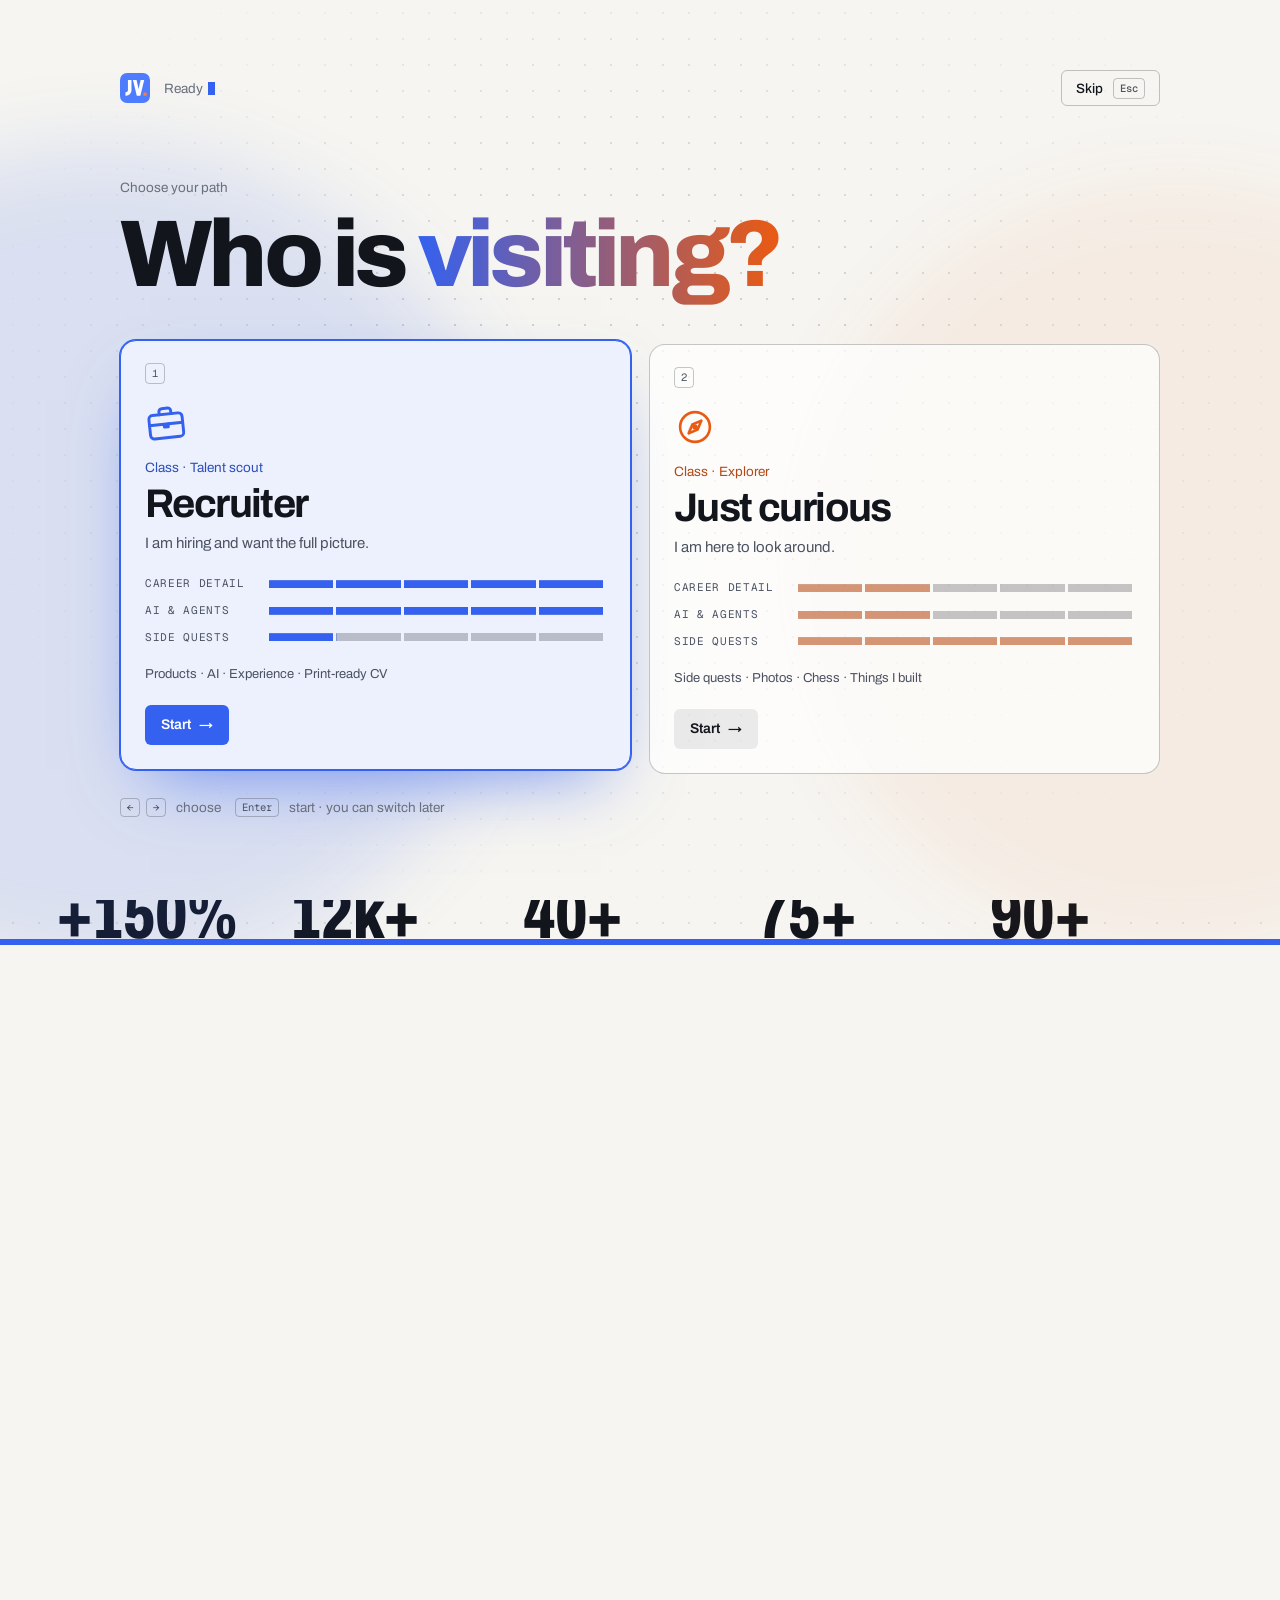
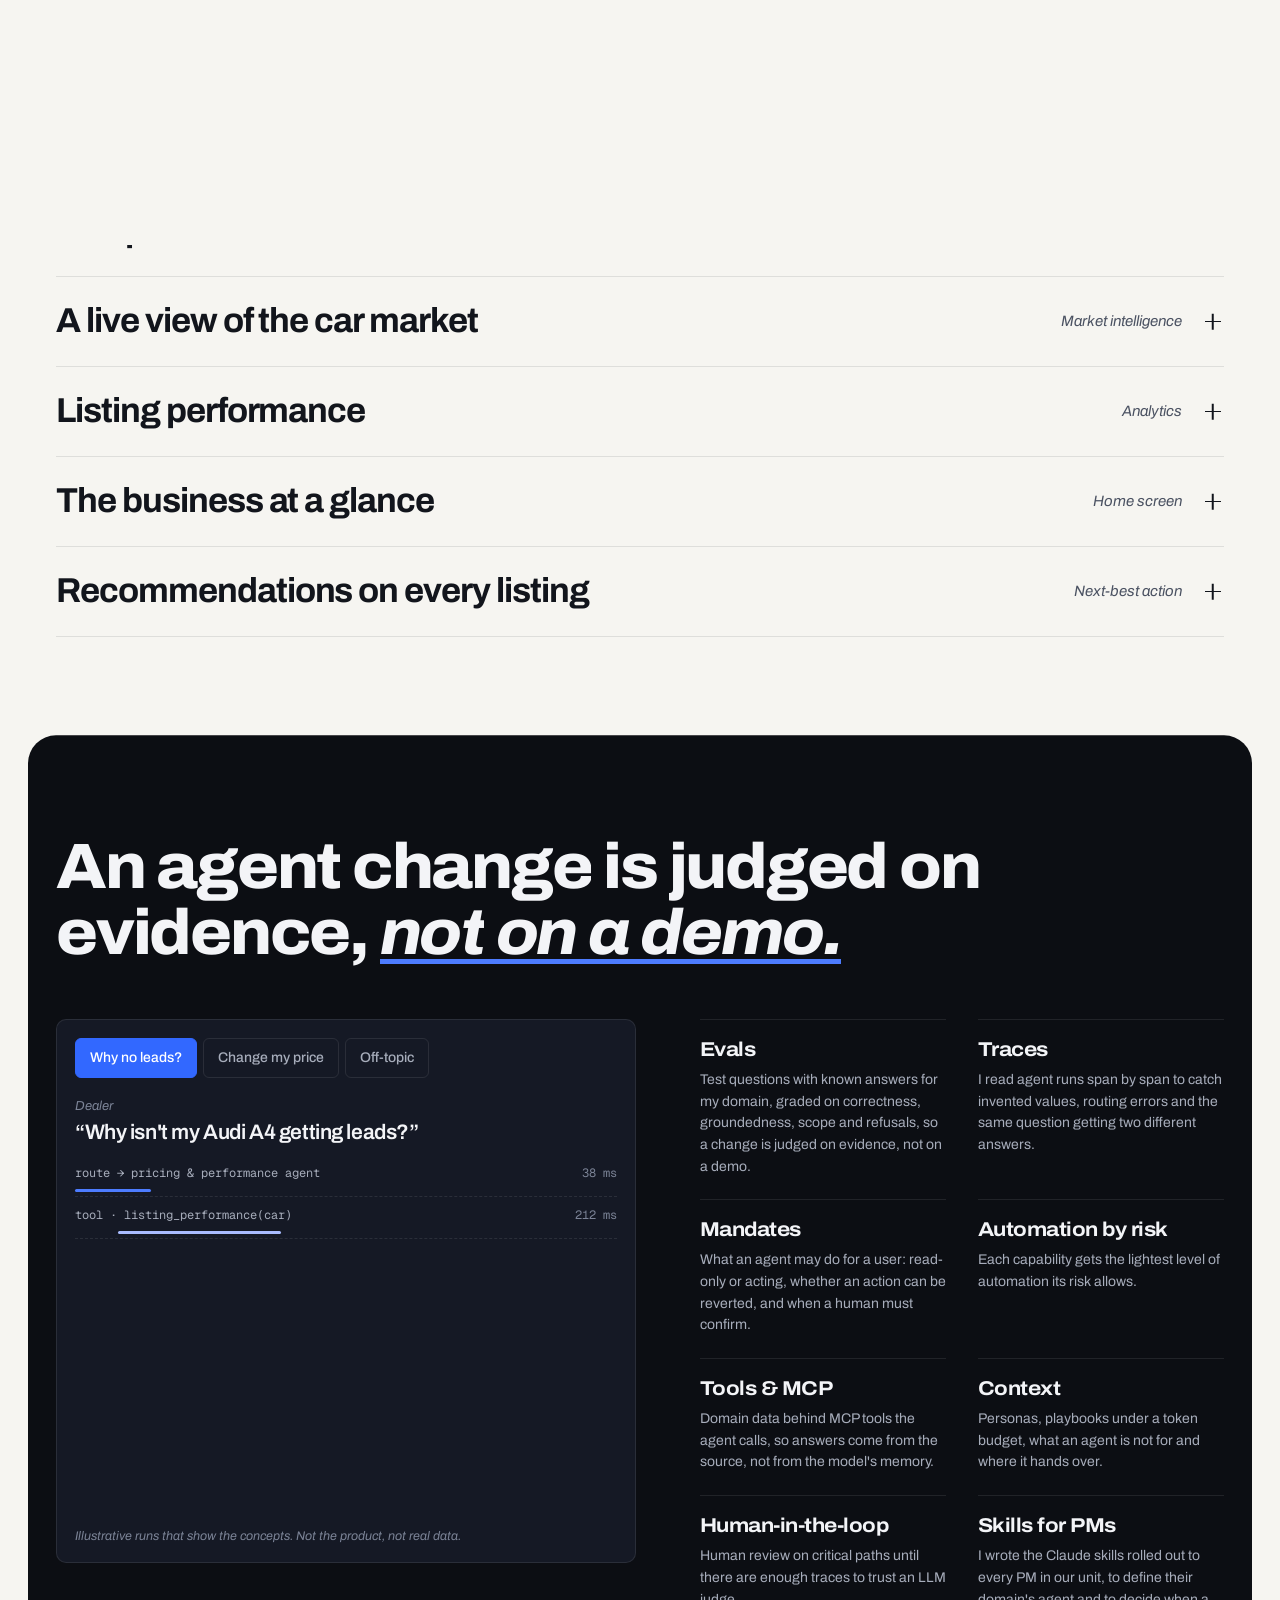
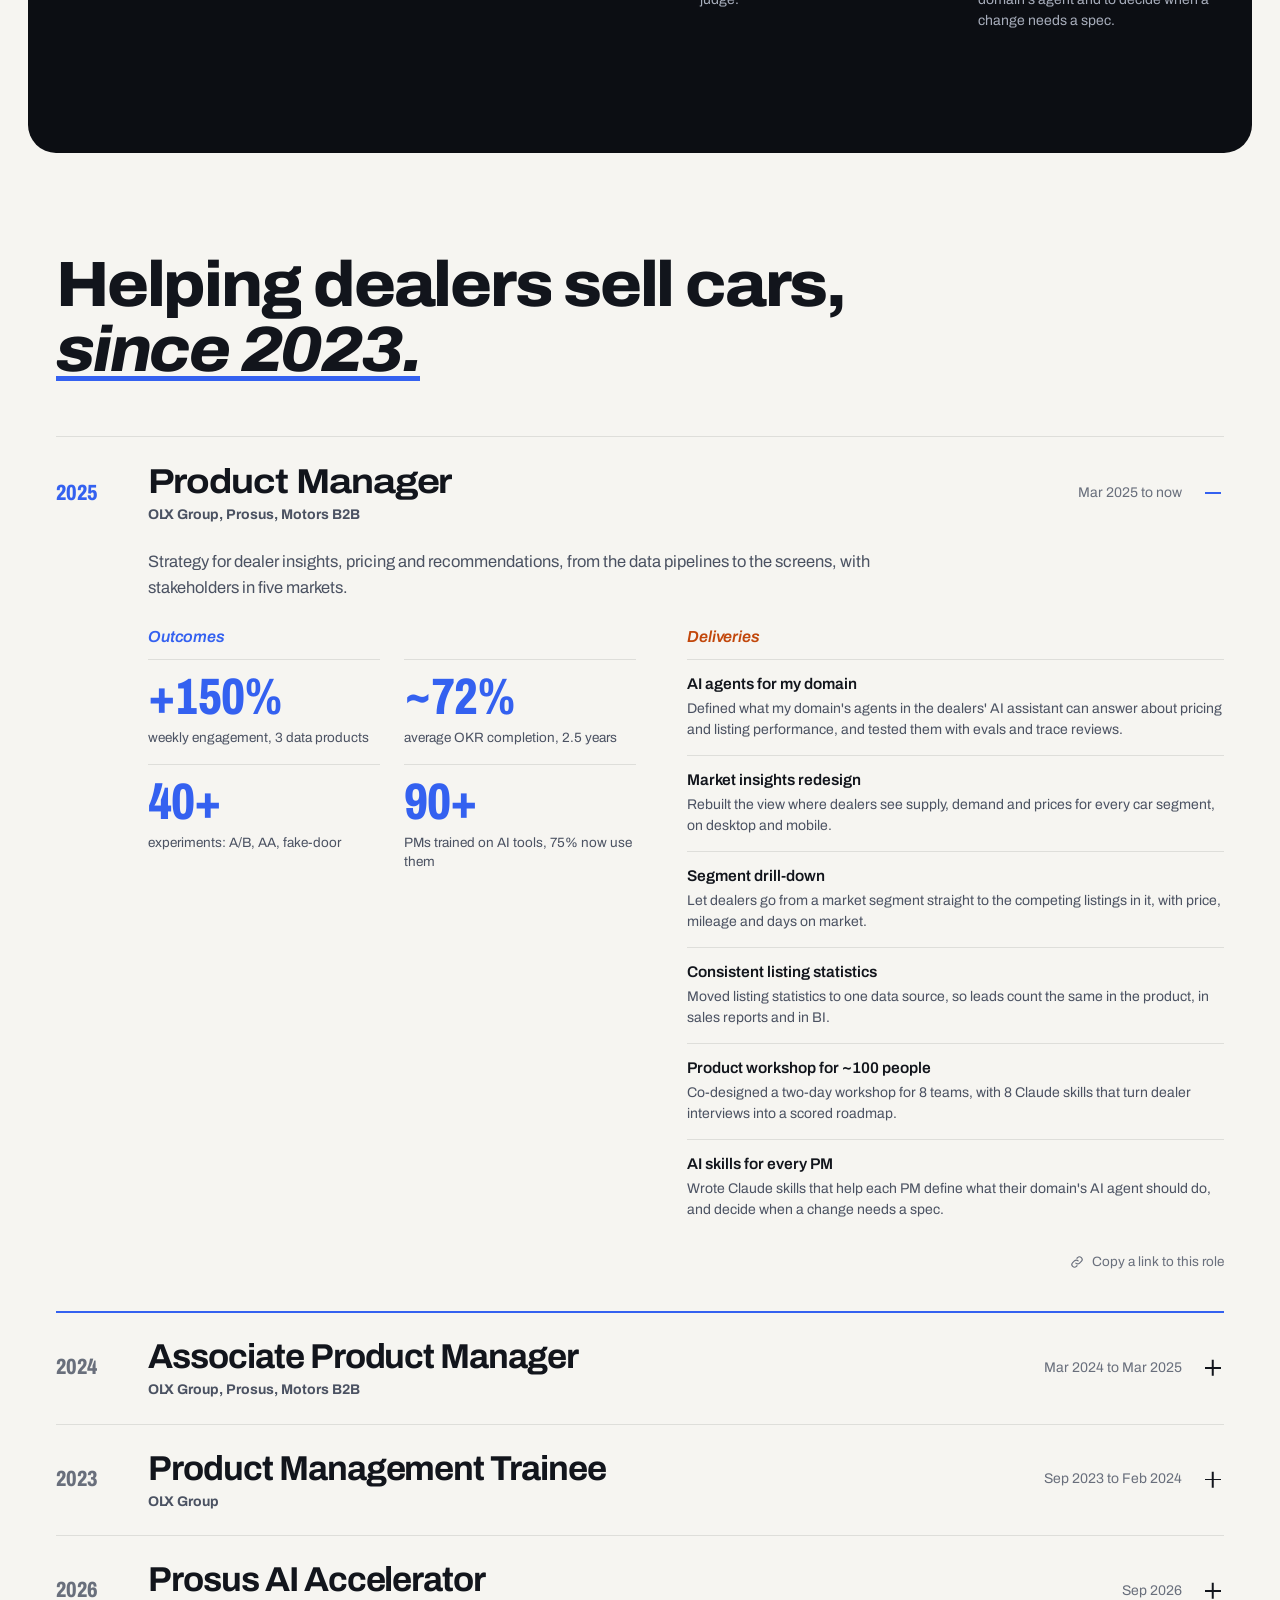
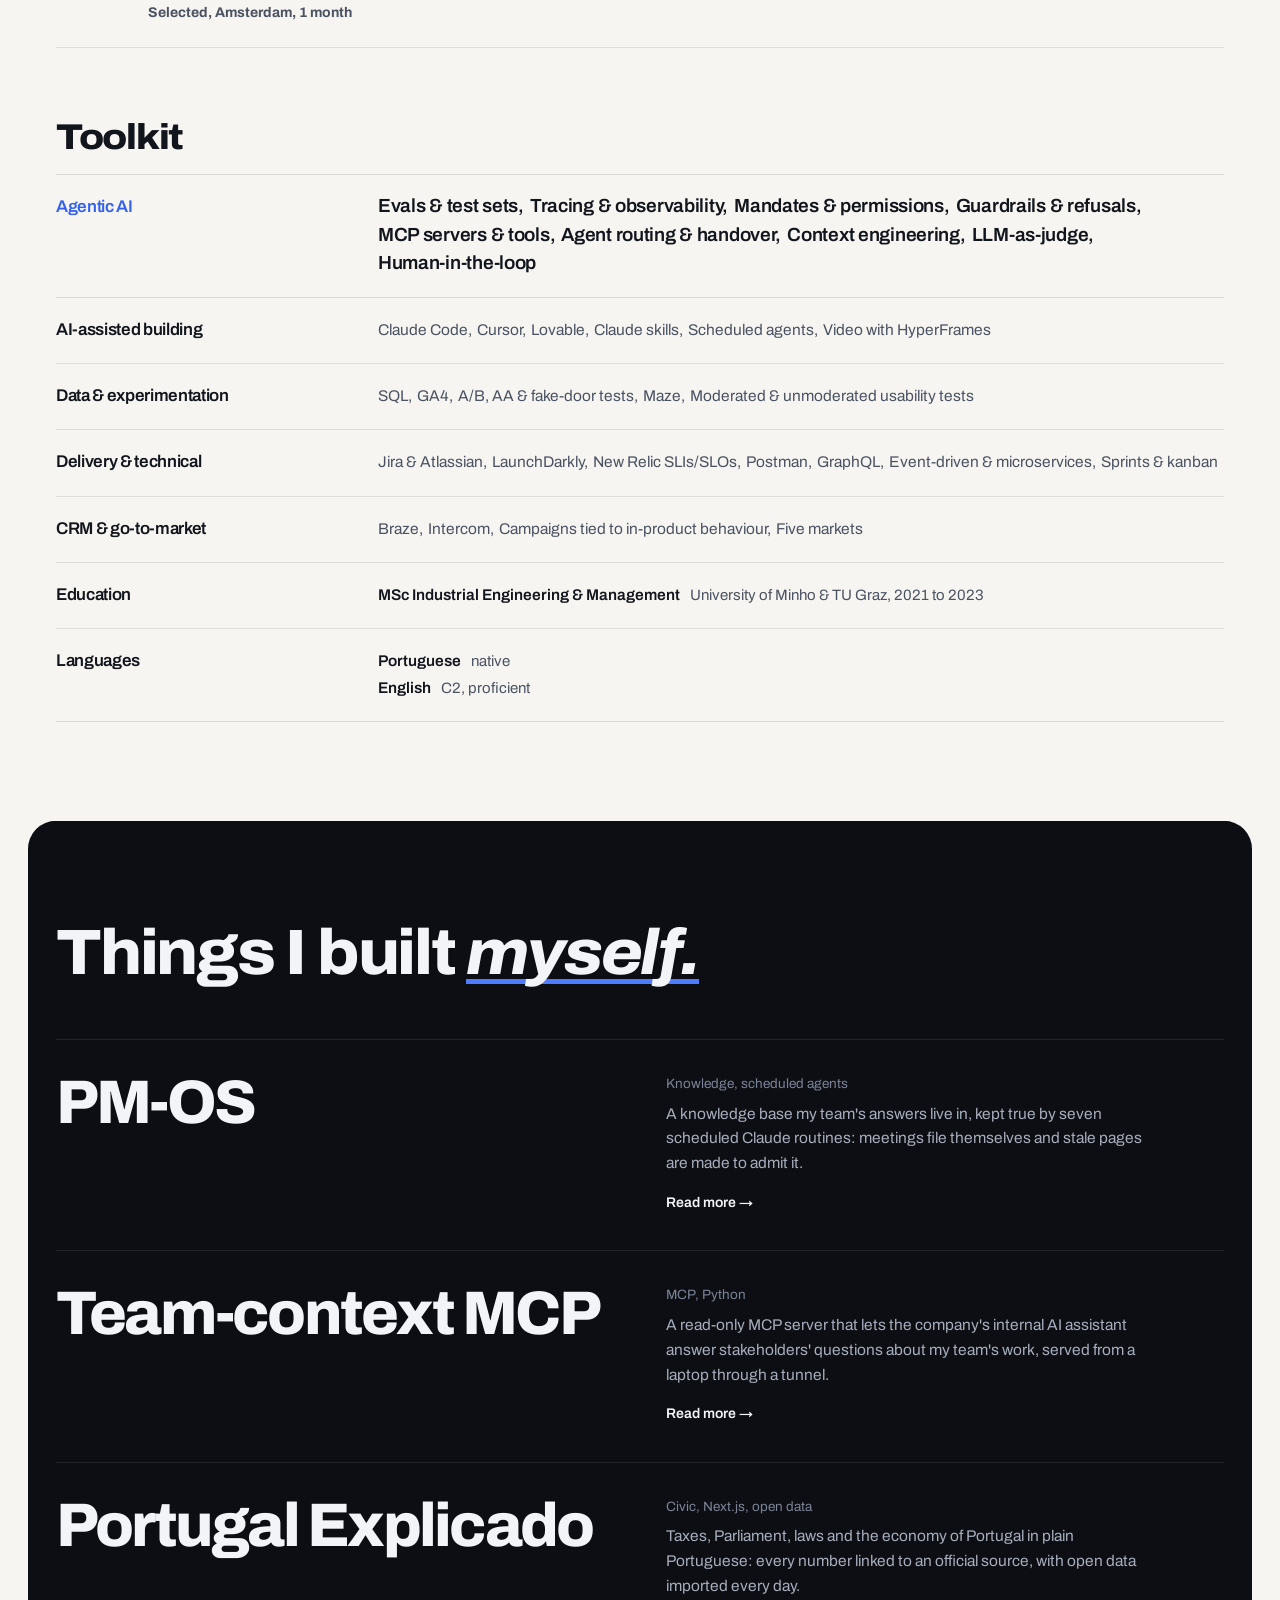
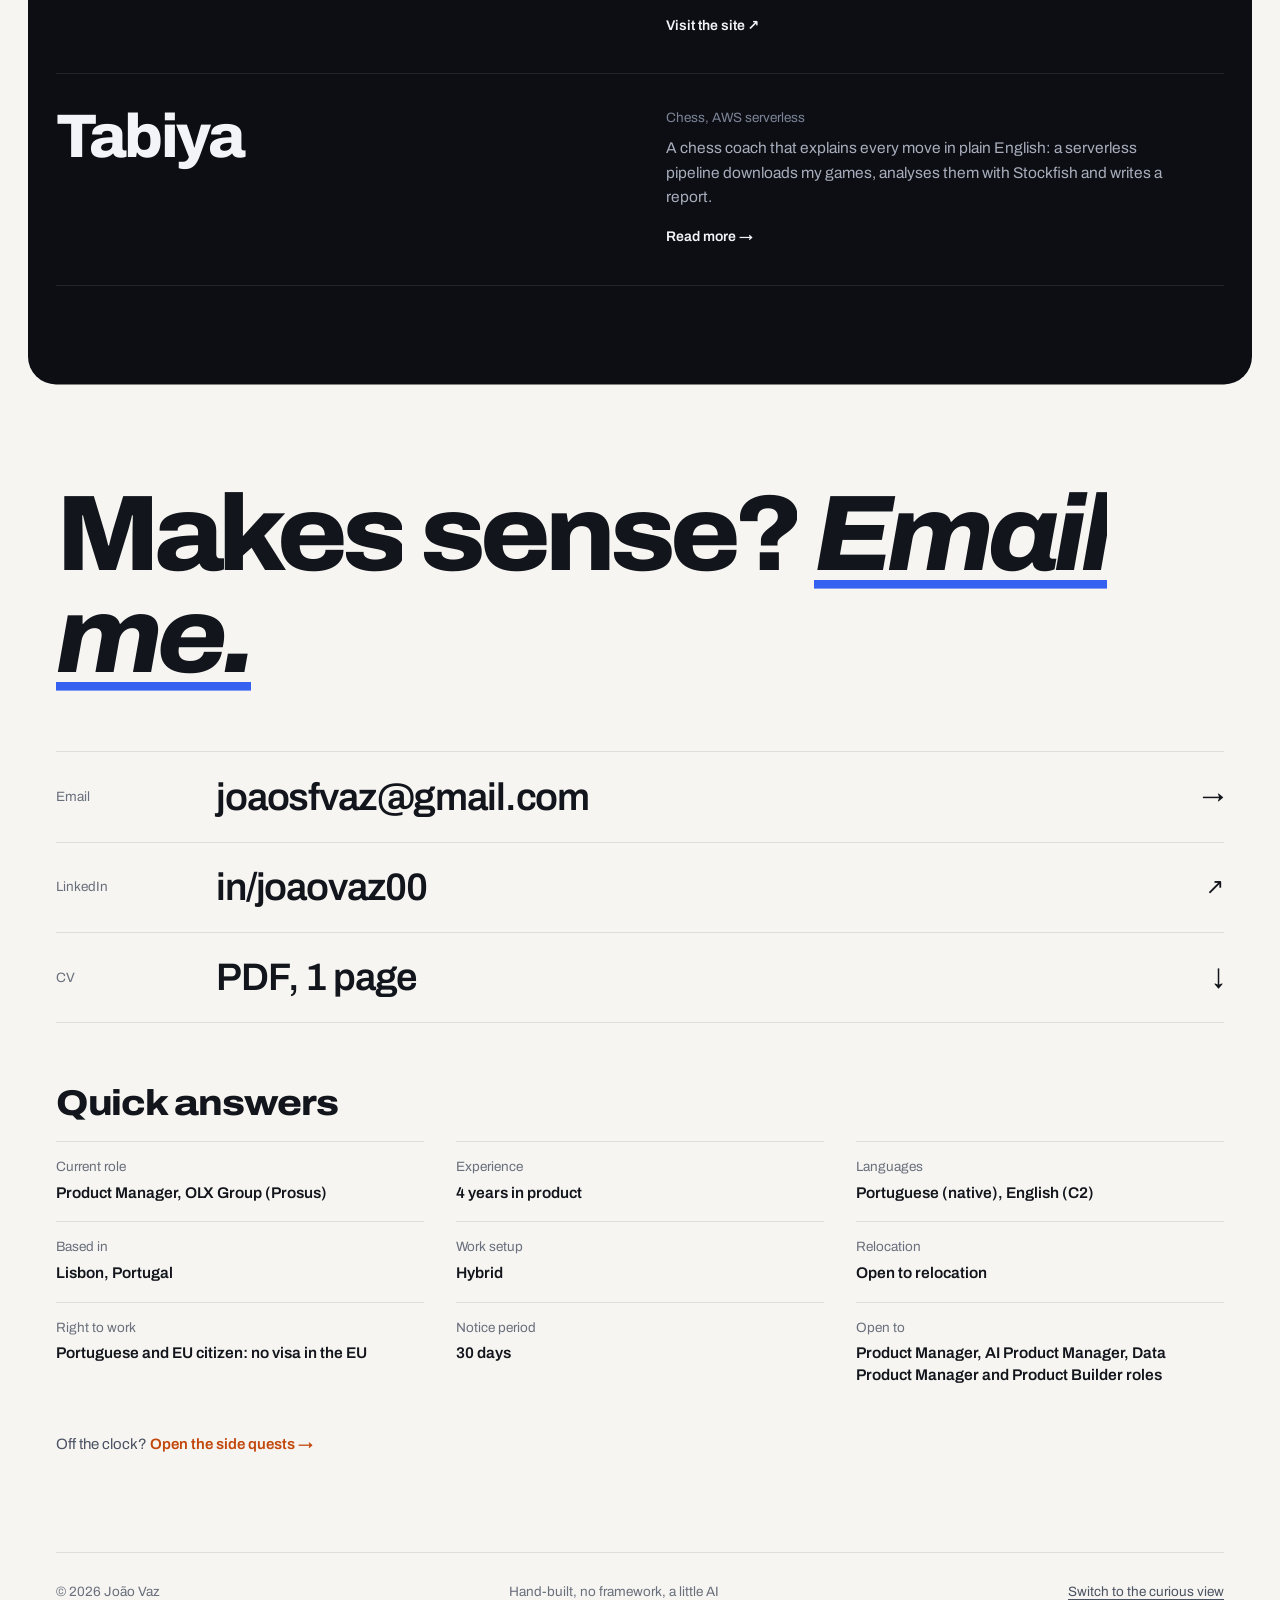
==== commit f38647b7: "A site with more character: one type family, bands and plain text - One family, Archivo, at very dif" ====
--- a/index.html
+++ b/index.html
@@ -40,8 +40,8 @@
   </script>
   <link rel="preconnect" href="https://fonts.googleapis.com" />
   <link rel="preconnect" href="https://fonts.gstatic.com" crossorigin />
-  <link href="https://fonts.googleapis.com/css2?family=Bricolage+Grotesque:opsz,wght@12..96,500..800&family=Geist:wght@400;500;600&family=Geist+Mono:wght@400;500&display=swap" rel="stylesheet" />
-  <link rel="stylesheet" href="/home.css?v=2026-10-28e" />
+  <link href="https://fonts.googleapis.com/css2?family=Archivo:ital,wdth,wght@0,62..125,100..900;1,62..125,100..900&family=Geist+Mono:wght@400;500&display=swap" rel="stylesheet" />
+  <link rel="stylesheet" href="/home.css?v=2026-10-30a" />
   <!-- Motion is opt-in: every animated state is gated on .js, so the page
        renders finished if the scripts never run. -->
   <script>
@@ -113,32 +113,32 @@
   <!-- Wide screens: an index down the left edge. Each number is a link;
        the line beside it fills as the section is read. -->
   <nav class="rail" aria-label="Section index" data-for="recruiter">
-    <a href="#products" data-nav="products"><b>01</b><span>Products</span><i></i></a>
-    <a href="#ai" data-nav="ai"><b>02</b><span>AI</span><i></i></a>
-    <a href="#work" data-nav="work"><b>03</b><span>Experience</span><i></i></a>
-    <a href="#projects" data-nav="projects"><b>04</b><span>Projects</span><i></i></a>
-    <a href="#contact" data-nav="contact"><b>05</b><span>Contact</span><i></i></a>
+    <a href="#products" data-nav="products"><span>Products</span><i></i></a>
+    <a href="#ai" data-nav="ai"><span>AI</span><i></i></a>
+    <a href="#work" data-nav="work"><span>Experience</span><i></i></a>
+    <a href="#projects" data-nav="projects"><span>Projects</span><i></i></a>
+    <a href="#contact" data-nav="contact"><span>Contact</span><i></i></a>
   </nav>
   <nav class="rail" aria-label="Section index" data-for="curious">
-    <a href="#quests" data-nav="quests"><b>01</b><span>Side quests</span><i></i></a>
-    <a href="#dayjob" data-nav="dayjob"><b>02</b><span>Day job</span><i></i></a>
-    <a href="#projects" data-nav="projects"><b>03</b><span>Projects</span><i></i></a>
-    <a href="#contact" data-nav="contact"><b>04</b><span>Contact</span><i></i></a>
+    <a href="#quests" data-nav="quests"><span>Side quests</span><i></i></a>
+    <a href="#dayjob" data-nav="dayjob"><span>Day job</span><i></i></a>
+    <a href="#projects" data-nav="projects"><span>Projects</span><i></i></a>
+    <a href="#contact" data-nav="contact"><span>Contact</span><i></i></a>
   </nav>
 
   <!-- Phones: the same sections in a dock at the bottom, under the thumb. -->
   <nav class="dock" aria-label="Sections" data-for="recruiter">
-    <a href="#products" data-nav="products"><b>01</b>Products</a>
-    <a href="#ai" data-nav="ai"><b>02</b>AI</a>
-    <a href="#work" data-nav="work"><b>03</b>Work</a>
-    <a href="#projects" data-nav="projects"><b>04</b>Projects</a>
-    <a href="#contact" data-nav="contact"><b>05</b>Contact</a>
+    <a href="#products" data-nav="products">Products</a>
+    <a href="#ai" data-nav="ai">AI</a>
+    <a href="#work" data-nav="work">Work</a>
+    <a href="#projects" data-nav="projects">Projects</a>
+    <a href="#contact" data-nav="contact">Contact</a>
   </nav>
   <nav class="dock" aria-label="Sections" data-for="curious">
-    <a href="#quests" data-nav="quests"><b>01</b>Quests</a>
-    <a href="#dayjob" data-nav="dayjob"><b>02</b>Day job</a>
-    <a href="#projects" data-nav="projects"><b>03</b>Projects</a>
-    <a href="#contact" data-nav="contact"><b>04</b>Contact</a>
+    <a href="#quests" data-nav="quests">Quests</a>
+    <a href="#dayjob" data-nav="dayjob">Day job</a>
+    <a href="#projects" data-nav="projects">Projects</a>
+    <a href="#contact" data-nav="contact">Contact</a>
   </nav>
 
   <main>
@@ -159,11 +159,9 @@
               <a href="/?mode=curious" data-mode-switch="curious"><svg viewBox="0 0 24 24" aria-hidden="true"><circle cx="12" cy="12" r="8.5" /><path d="M15.5 8.5l-2 5-5 2 2-5z" /></svg>Just curious</a>
             </div>
           </div>
-          <p class="meta rv" data-for="recruiter">Product Manager · OLX Group · Prosus</p>
-          <p class="meta rv" data-for="curious">Product Manager · Chess · Sport · Photos</p>
-          <h1 class="hero__name" aria-label="João Vaz">
-            <span class="line"><span data-split>João</span></span>
-            <span class="line"><span data-split>Vaz</span><span class="ch name-dot" style="--d:7" aria-hidden="true">.</span></span>
+          <h1 class="hero__name">
+            <span class="line"><span>João</span></span>
+            <span class="line"><span>Vaz</span></span>
           </h1>
           <p class="hero__print"><a href="mailto:joaosfvaz@gmail.com">joaosfvaz@gmail.com</a> · <a href="https://linkedin.com/in/joaovaz00">linkedin.com/in/joaovaz00</a> · <a href="https://joao-vaz.com">joao-vaz.com</a></p>
           <!-- The two numbers are underlined in blue, one after the other,
@@ -204,7 +202,12 @@
           <div class="hero__frame">
             <img src="/assets/portrait.jpg" alt="Portrait of João Vaz with a Prosus AI Accelerator lanyard" width="1200" height="1600" fetchpriority="high" />
           </div>
-          <figcaption class="meta">Prosus AI Accelerator · Amsterdam 2026</figcaption>
+          <!-- a second photo laid on the portrait like a print: me on the
+               stage for a recruiter, one of my football photos for the
+               curious view -->
+          <img class="hero__snap" data-for="recruiter" src="/assets/joao-stage-sm.jpg" alt="João Vaz on stage with a microphone at the Prosus AI Accelerator in Amsterdam" width="640" height="800" />
+          <img class="hero__snap" data-for="curious" src="/assets/life/sports-5-sm.jpg" alt="One of my football photos: a captain in blue strikes a volley" width="640" height="800" loading="lazy" />
+          <figcaption class="meta"><span data-for="recruiter">Me at the Prosus AI Accelerator, Amsterdam 2026, and on its stage.</span><span data-for="curious">Me at the Prosus AI Accelerator, Amsterdam 2026. The football photo is one of mine.</span></figcaption>
         </figure>
       </div>
 
@@ -212,29 +215,38 @@
            counts up to it. If the script never runs, the number is right. -->
       <dl class="figures wrap" data-for="recruiter">
         <div class="rv"><dt data-count="150" data-prefix="+" data-suffix="%">+150%</dt><dd>weekly engagement across 3 data products, in 18 months</dd></div>
-        <div class="rv" data-ev="b2b stakeholders"><dt data-count="12" data-suffix="k+">12k+</dt><dd>professional car dealers in PT · PL · RO</dd></div>
-        <div class="rv"><dt data-count="40" data-suffix="+">40+</dt><dd>experiments — A/B, AA &amp; fake-door</dd></div>
+        <div class="rv" data-ev="b2b stakeholders"><dt data-count="12" data-suffix="k+">12k+</dt><dd>professional car dealers in Portugal, Poland and Romania</dd></div>
+        <div class="rv"><dt data-count="40" data-suffix="+">40+</dt><dd>experiments: A/B, AA and fake-door</dd></div>
         <div class="rv"><dt data-count="75" data-suffix="+">75+</dt><dd>in-person dealer interviews</dd></div>
         <div class="rv"><dt data-count="90" data-suffix="+">90+</dt><dd>PMs trained on AI tooling</dd></div>
       </dl>
     </section>
 
-    <!-- A strip of big type that runs sideways and speeds up with the
-         scroll; it turns round when the scroll does. Decorative. -->
+    <!-- A strip that runs sideways and speeds up with the scroll; it turns
+         round when the scroll does. A recruiter sees what I work on, the
+         curious view sees my photos. Decorative: the side quests show the
+         same photos with what is in each. The words go narrow, wide,
+         narrow, so keep their number even or the copied set flips them. -->
     <div class="strip" aria-hidden="true">
       <div class="strip__track" data-strip>
-        <span data-for="recruiter">AI agents</span><b data-for="recruiter">✳</b><span data-for="recruiter">Evals</span><b data-for="recruiter">✳</b><span data-for="recruiter">Traces</span><b data-for="recruiter">✳</b><span data-for="recruiter">MCP</span><b data-for="recruiter">✳</b><span data-for="recruiter">Data products</span><b data-for="recruiter">✳</b><span data-for="recruiter">Experimentation</span><b data-for="recruiter">✳</b><span data-for="recruiter">Dealer research</span><b data-for="recruiter">✳</b>
-        <span data-for="curious">Chess</span><b data-for="curious">✳</b><span data-for="curious">Tennis</span><b data-for="curious">✳</b><span data-for="curious">Football</span><b data-for="curious">✳</b><span data-for="curious">Triathlon</span><b data-for="curious">✳</b><span data-for="curious">Guitar</span><b data-for="curious">✳</b><span data-for="curious">Photography</span><b data-for="curious">✳</b><span data-for="curious">Hiking</span><b data-for="curious">✳</b>
+        <span data-for="recruiter">AI agents</span><b data-for="recruiter">+</b><i data-for="recruiter">Evals</i><b data-for="recruiter">+</b><span data-for="recruiter">Traces</span><b data-for="recruiter">+</b><i data-for="recruiter">MCP</i><b data-for="recruiter">+</b><span data-for="recruiter">Data products</span><b data-for="recruiter">+</b><i data-for="recruiter">Pricing</i><b data-for="recruiter">+</b><span data-for="recruiter">Experimentation</span><b data-for="recruiter">+</b><i data-for="recruiter">Dealer research</i><b data-for="recruiter">+</b>
+        <img data-for="curious" src="/assets/life/sports-1-sm.jpg" alt="" width="640" height="800" decoding="async" />
+        <img data-for="curious" src="/assets/life/landscape-2-sm.jpg" alt="" width="640" height="1056" decoding="async" />
+        <img data-for="curious" src="/assets/life/sports-2-sm.jpg" alt="" width="640" height="800" decoding="async" />
+        <img data-for="curious" src="/assets/life/landscape-3-sm.jpg" alt="" width="640" height="960" decoding="async" />
+        <img data-for="curious" src="/assets/life/sports-8-sm.jpg" alt="" width="640" height="1138" decoding="async" />
+        <img data-for="curious" src="/assets/life/landscape-5-sm.jpg" alt="" width="640" height="960" decoding="async" />
+        <img data-for="curious" src="/assets/life/sports-3-sm.jpg" alt="" width="640" height="800" decoding="async" />
+        <img data-for="curious" src="/assets/life/landscape-7-sm.jpg" alt="" width="640" height="960" decoding="async" />
       </div>
     </div>
 
     <!-- SIDE QUESTS, on the page — the curious view only. The content is
          the side quests panel's own: js/home.js moves it in here, so it is
          written once. -->
-    <section class="section" id="quests" data-for="curious">
+    <section class="section invert" id="quests" data-for="curious">
       <div class="wrap">
         <header class="head">
-          <p class="meta rv"><b>01</b> Side quests</p>
           <h2 class="rv">What I do <em>when the laptop closes.</em></h2>
         </header>
         <div class="quests-inline" data-quests-inline></div>
@@ -245,7 +257,6 @@
     <section class="section" id="dayjob" data-for="curious">
       <div class="wrap">
         <header class="head">
-          <p class="meta rv"><b>02</b> Day job</p>
           <h2 class="rv">I build tools for <em>12,000+ car dealers.</em></h2>
           <p class="head__intro rv">I am a Product Manager at OLX Group (Motors, B2B), part of Prosus. My
             team builds the products dealers use to price and sell their cars, and I lead the AI agents
@@ -266,17 +277,15 @@
     <section class="section" id="products" data-for="recruiter">
       <div class="wrap">
         <header class="head">
-          <p class="meta rv"><b>01</b> Products</p>
-          <h2 class="rv">The products I lead <em>for car dealers.</em></h2>
-          <p class="head__intro rv" data-ev="strategy b2b">Six products with one job: help a dealer buy the right cars, price
-            them well and sell them faster. I own the strategy and the roadmap across them, from the data
+          <h2 class="rv">Six products, <em>one job.</em></h2>
+          <p class="head__intro rv" data-ev="strategy b2b">Help a dealer buy the right cars, price them well and sell them
+            faster. I own the strategy and the roadmap across them, from the data
             pipelines underneath to the screens dealers use.</p>
         </header>
 
         <div class="acc" data-acc>
           <div class="acc__item rv is-open" id="product-agents" data-ev="agents evals">
             <h3><button class="acc__head" type="button" aria-expanded="true">
-              <span class="acc__n">01</span>
               <span class="acc__title">AI agents for pricing and performance</span>
               <span class="tag">AI agents</span>
               <i class="acc__icon" aria-hidden="true"></i>
@@ -292,70 +301,65 @@
           </div>
           <div class="acc__item rv" id="product-fair-price" data-ev="ml">
             <h3><button class="acc__head" type="button" aria-expanded="false">
-              <span class="acc__n">02</span>
               <span class="acc__title">Fair-price estimates</span>
               <span class="tag">Machine learning</span>
               <i class="acc__icon" aria-hidden="true"></i>
             </button></h3>
             <div class="acc__panel"><div class="acc__body">
               <p>A machine-learning estimate of what each car is worth from its specs, and how long
-                cars like it take to sell — shown next to the dealer's asking price, and behind the
+                cars like it take to sell, shown next to the dealer's asking price, and behind the
                 price label buyers see.</p>
               <ul class="keys"><li>ML model</li><li>Price-to-market</li><li>Time to sell</li></ul>
             </div></div>
           </div>
           <div class="acc__item rv" id="product-market" data-ev="ml analytics">
             <h3><button class="acc__head" type="button" aria-expanded="false">
-              <span class="acc__n">03</span>
               <span class="acc__title">A live view of the car market</span>
               <span class="tag">Market intelligence</span>
               <i class="acc__icon" aria-hidden="true"></i>
             </button></h3>
             <div class="acc__panel"><div class="acc__body">
               <p>Supply, demand, prices and selling speed for every segment of the market, down to the
-                individual competing listings in it — so a dealer can decide what to buy next and how
+                individual competing listings in it, so a dealer can decide what to buy next and how
                 to price what is already on the lot.</p>
               <ul class="keys"><li>Supply &amp; demand</li><li>Days of supply</li><li>Competitor listings</li></ul>
             </div></div>
           </div>
           <div class="acc__item rv" id="product-performance" data-ev="ml analytics">
             <h3><button class="acc__head" type="button" aria-expanded="false">
-              <span class="acc__n">04</span>
               <span class="acc__title">Listing performance</span>
               <span class="tag">Analytics</span>
               <i class="acc__icon" aria-hidden="true"></i>
             </button></h3>
             <div class="acc__panel"><div class="acc__body">
               <p>Views, clicks, saves, messages and calls for every car and for the whole stock,
-                benchmarked against similar cars — the one analytics product every dealer gets, on
+                benchmarked against similar cars: the one analytics product every dealer gets, on
                 every plan.</p>
               <ul class="keys"><li>Funnel metrics</li><li>Benchmarks</li></ul>
             </div></div>
           </div>
           <div class="acc__item rv" id="product-home" data-ev="ml">
             <h3><button class="acc__head" type="button" aria-expanded="false">
-              <span class="acc__n">05</span>
               <span class="acc__title">The business at a glance</span>
               <span class="tag">Home screen</span>
               <i class="acc__icon" aria-hidden="true"></i>
             </button></h3>
             <div class="acc__panel"><div class="acc__body">
               <p>The first screen a dealer sees: how the dealership is doing, the health of its stock
-                and alerts that lead straight to the cars that need action — across every branch of a
+                and alerts that lead straight to the cars that need action, across every branch of a
                 group.</p>
               <ul class="keys"><li>Stock health</li><li>Alerts</li><li>Multi-branch</li></ul>
             </div></div>
           </div>
           <div class="acc__item rv" id="product-recommendations" data-ev="ml">
             <h3><button class="acc__head" type="button" aria-expanded="false">
-              <span class="acc__n">06</span>
               <span class="acc__title">Recommendations on every listing</span>
               <span class="tag">Next-best action</span>
               <i class="acc__icon" aria-hidden="true"></i>
             </button></h3>
             <div class="acc__panel"><div class="acc__body">
-              <p>One concrete next step per car — renew it before it expires, raise an underpriced car
-                towards its market value, or give it more visibility — from an engine that combines the
+              <p>One concrete next step per car (renew it before it expires, raise an underpriced car
+                towards its market value, or give it more visibility) from an engine that combines the
                 signals of every product above.</p>
               <ul class="keys"><li>Pricing</li><li>Renewal</li><li>Visibility</li></ul>
             </div></div>
@@ -368,16 +372,14 @@
     <!-- A playable trace: pick a dealer question and the run plays out —
          routing, tool calls, the mandate check, the answer, the evals.
          The markup holds the first run finished; js/home.js takes over. -->
-    <section class="section" id="ai" data-for="recruiter">
+    <section class="section invert" id="ai" data-for="recruiter">
       <div class="wrap">
         <header class="head">
-          <p class="meta rv"><b>02</b> AI &amp; agents</p>
-          <h2 class="rv">I don't just spec agents. <em>I read their traces.</em></h2>
+          <h2 class="rv">An agent change is judged on evidence, <em>not on a demo.</em></h2>
         </header>
 
         <div class="ai">
           <figure class="trace rv" data-trace>
-            <div class="trace__chrome"><i></i><i></i><i></i><span>trace · illustrative</span></div>
             <div class="trace__asks" role="tablist" aria-label="Pick a dealer question">
               <button type="button" role="tab" aria-selected="true" data-run="0">Why no leads?</button>
               <button type="button" role="tab" aria-selected="false" data-run="1">Change my price</button>
@@ -389,20 +391,20 @@
                 <li style="--s:0;--w:14"><span>route → pricing &amp; performance agent</span><em>38 ms</em></li>
                 <li style="--s:8;--w:30" class="is-tool"><span>tool · listing_performance(car)</span><em>212 ms</em></li>
                 <li style="--s:10;--w:26" class="is-tool"><span>tool · fair_price(car)</span><em>187 ms</em></li>
-                <li style="--s:40;--w:6" class="is-check"><span>mandate · assist · read-only ✓</span><em>2 ms</em></li>
+                <li style="--s:40;--w:6" class="is-check"><span>mandate · read-only ✓</span><em>2 ms</em></li>
                 <li style="--s:46;--w:44"><span>answer · grounded in 2 tool results</span><em>1.4 s</em></li>
               </ol>
               <p class="trace__a"><span>assistant</span>“It's priced 9% above similar A4s and views fell after day 12. Cars like it sell in about 24 days at market price.”</p>
               <ul class="trace__evals"><li>correctness</li><li>groundedness</li><li>scope</li><li>plain language</li></ul>
             </div>
-            <figcaption><button class="trace__again" type="button" data-again hidden>Run again ↻</button><span>Illustrative runs that show the concepts — not the product, not real data.</span></figcaption>
+            <figcaption><button class="trace__again" type="button" data-again hidden>Run again ↻</button><span>Illustrative runs that show the concepts. Not the product, not real data.</span></figcaption>
           </figure>
 
           <dl class="concepts">
-            <div class="rv" data-ev="evals"><dt>Evals</dt><dd>Test questions with known answers for my domain, graded on correctness, groundedness, scope and refusals — so a change is judged on evidence, not on a demo.</dd></div>
+            <div class="rv" data-ev="evals"><dt>Evals</dt><dd>Test questions with known answers for my domain, graded on correctness, groundedness, scope and refusals, so a change is judged on evidence, not on a demo.</dd></div>
             <div class="rv" data-ev="evals"><dt>Traces</dt><dd>I read agent runs span by span to catch invented values, routing errors and the same question getting two different answers.</dd></div>
             <div class="rv" data-ev="agents"><dt>Mandates</dt><dd>What an agent may do for a user: read-only or acting, whether an action can be reverted, and when a human must confirm.</dd></div>
-            <div class="rv" data-ev="agents"><dt>Automation classes</dt><dd>Assist, one-click, two-turn and scheduled — each capability gets the lightest class its risk allows.</dd></div>
+            <div class="rv" data-ev="agents"><dt>Automation by risk</dt><dd>Each capability gets the lightest level of automation its risk allows.</dd></div>
             <div class="rv" data-ev="agents"><dt>Tools &amp; MCP</dt><dd>Domain data behind MCP tools the agent calls, so answers come from the source, not from the model's memory.</dd></div>
             <div class="rv" data-ev="agents"><dt>Context</dt><dd>Personas, playbooks under a token budget, what an agent is not for and where it hands over.</dd></div>
             <div class="rv" data-ev="evals agents"><dt>Human-in-the-loop</dt><dd>Human review on critical paths until there are enough traces to trust an LLM judge.</dd></div>
@@ -416,8 +418,7 @@
     <section class="section" id="work" data-for="recruiter">
       <div class="wrap">
         <header class="head">
-          <p class="meta rv"><b>03</b> Experience</p>
-          <h2 class="rv">Three years on one problem: <em>helping dealers sell cars.</em></h2>
+          <h2 class="rv">Helping dealers sell cars, <em>since 2023.</em></h2>
         </header>
 
         <!-- Each role splits into what changed (outcomes, as numbers that
@@ -426,20 +427,20 @@
         <div class="acc acc--roles" data-acc>
           <div class="acc__item rv is-open" id="role-pm">
             <h3><button class="acc__head" type="button" aria-expanded="true">
-              <span class="acc__n">2025 —</span>
-              <span class="acc__title">Product Manager <small>OLX Group · Prosus · Motors B2B</small></span>
-              <span class="acc__when">Mar 2025 — now</span>
+              <span class="acc__n">2025</span>
+              <span class="acc__title">Product Manager <small>OLX Group, Prosus, Motors B2B</small></span>
+              <span class="acc__when">Mar 2025 to now</span>
               <i class="acc__icon" aria-hidden="true"></i>
             </button></h3>
             <div class="acc__panel"><div class="acc__body">
-              <p class="role__sum" data-ev="strategy stakeholders">Strategy for dealer insights, pricing and recommendations — from the data pipelines to the screens, with stakeholders in five markets.</p>
+              <p class="role__sum" data-ev="strategy stakeholders">Strategy for dealer insights, pricing and recommendations, from the data pipelines to the screens, with stakeholders in five markets.</p>
               <div class="role">
                 <div class="role__col">
                   <p class="role__k">Outcomes</p>
                   <dl class="wins">
                     <div data-ev="ml analytics"><dt data-count="150" data-prefix="+" data-suffix="%">+150%</dt><dd>weekly engagement, 3 data products</dd></div>
                     <div data-ev="strategy delivery"><dt data-count="72" data-prefix="~" data-suffix="%">~72%</dt><dd>average OKR completion, 2.5 years</dd></div>
-                    <div data-ev="experiments"><dt data-count="40" data-suffix="+">40+</dt><dd>experiments — A/B, AA, fake-door</dd></div>
+                    <div data-ev="experiments"><dt data-count="40" data-suffix="+">40+</dt><dd>experiments: A/B, AA, fake-door</dd></div>
                     <div data-ev="leading building"><dt data-count="90" data-suffix="+">90+</dt><dd>PMs trained on AI tools, 75% now use them</dd></div>
                   </dl>
                 </div>
@@ -460,8 +461,8 @@
           <div class="acc__item rv" id="role-apm">
             <h3><button class="acc__head" type="button" aria-expanded="false">
               <span class="acc__n">2024</span>
-              <span class="acc__title">Associate Product Manager <small>OLX Group · Prosus · Motors B2B</small></span>
-              <span class="acc__when">Mar 2024 — Mar 2025</span>
+              <span class="acc__title">Associate Product Manager <small>OLX Group, Prosus, Motors B2B</small></span>
+              <span class="acc__when">Mar 2024 to Mar 2025</span>
               <i class="acc__icon" aria-hidden="true"></i>
             </button></h3>
             <div class="acc__panel"><div class="acc__body">
@@ -470,7 +471,7 @@
                 <div class="role__col">
                   <p class="role__k">Outcomes</p>
                   <dl class="wins">
-                    <div data-ev="research b2b"><dt data-count="75" data-suffix="+">75+</dt><dd>in-person dealer interviews, PL · RO · PT</dd></div>
+                    <div data-ev="research b2b"><dt data-count="75" data-suffix="+">75+</dt><dd>in-person dealer interviews in PL, RO and PT</dd></div>
                     <div><dt data-count="12" data-suffix=" mo">12 mo</dt><dd>to promotion to Product Manager</dd></div>
                   </dl>
                 </div>
@@ -489,7 +490,7 @@
             <h3><button class="acc__head" type="button" aria-expanded="false">
               <span class="acc__n">2023</span>
               <span class="acc__title">Product Management Trainee <small>OLX Group</small></span>
-              <span class="acc__when">Sep 2023 — Feb 2024</span>
+              <span class="acc__when">Sep 2023 to Feb 2024</span>
               <i class="acc__icon" aria-hidden="true"></i>
             </button></h3>
             <div class="acc__panel"><div class="acc__body">
@@ -513,7 +514,7 @@
           <div class="acc__item rv" id="role-accelerator">
             <h3><button class="acc__head" type="button" aria-expanded="false">
               <span class="acc__n">2026</span>
-              <span class="acc__title">Prosus AI Accelerator <small>Selected · Amsterdam · 1 month</small></span>
+              <span class="acc__title">Prosus AI Accelerator <small>Selected, Amsterdam, 1 month</small></span>
               <span class="acc__when">Sep 2026</span>
               <i class="acc__icon" aria-hidden="true"></i>
             </button></h3>
@@ -582,44 +583,43 @@
             </section>
           </div>
           <dl class="kit__cv">
-            <div class="rv"><dt>Education</dt><dd><b>MSc Industrial Engineering &amp; Management</b><span>University of Minho &amp; TU Graz · 2021–2023</span></dd></div>
-            <div class="rv"><dt>Languages</dt><dd><b>Portuguese</b><span>native</span></dd><dd><b>English</b><span>C2 · proficient</span></dd></div>
+            <div class="rv"><dt>Education</dt><dd><b>MSc Industrial Engineering &amp; Management</b><span>University of Minho &amp; TU Graz, 2021 to 2023</span></dd></div>
+            <div class="rv"><dt>Languages</dt><dd><b>Portuguese</b><span>native</span></dd><dd><b>English</b><span>C2, proficient</span></dd></div>
           </dl>
         </div>
       </div>
     </section>
 
     <!-- PROJECTS -->
-    <section class="section" id="projects">
+    <section class="section invert" id="projects">
       <div class="wrap">
         <header class="head">
-          <p class="meta rv"><b><span data-for="recruiter">04</span><span data-for="curious">03</span></b> Projects</p>
-          <h2 class="rv">Things I built myself, <em>from idea to working product.</em></h2>
+          <h2 class="rv">Things I built <em>myself.</em></h2>
         </header>
         <div class="projects">
           <a class="project rv" href="/pm-os/" data-ev="building agents">
-            <span class="meta">Knowledge · Scheduled agents</span>
+            <span class="meta">Knowledge, scheduled agents</span>
             <h3>PM-OS</h3>
             <p>A knowledge base my team's answers live in, kept true by seven scheduled Claude
               routines: meetings file themselves and stale pages are made to admit it.</p>
             <span class="project__go">Read more <i aria-hidden="true">→</i></span>
           </a>
           <a class="project rv" href="/team-context/" data-ev="building agents stakeholders">
-            <span class="meta">MCP · Python</span>
+            <span class="meta">MCP, Python</span>
             <h3>Team-context MCP</h3>
             <p>A read-only MCP server that lets the company's internal AI assistant answer
-              stakeholders' questions about my team's work — served from a laptop through a tunnel.</p>
+              stakeholders' questions about my team's work, served from a laptop through a tunnel.</p>
             <span class="project__go">Read more <i aria-hidden="true">→</i></span>
           </a>
           <a class="project rv" href="https://joaosfvaz.github.io/portugal-explicado/" data-ev="building" target="_blank" rel="noopener">
-            <span class="meta">Civic · Next.js · Open data</span>
+            <span class="meta">Civic, Next.js, open data</span>
             <h3>Portugal Explicado</h3>
-            <p>Taxes, Parliament, laws and the economy of Portugal in plain Portuguese — every number
+            <p>Taxes, Parliament, laws and the economy of Portugal in plain Portuguese: every number
               linked to an official source, with open data imported every day.</p>
             <span class="project__go">Visit the site <i aria-hidden="true">↗</i></span>
           </a>
           <a class="project rv" href="/tabiya/" data-ev="building delivery">
-            <span class="meta">Chess · AWS serverless</span>
+            <span class="meta">Chess, AWS serverless</span>
             <h3>Tabiya</h3>
             <p>A chess coach that explains every move in plain English: a serverless pipeline
               downloads my games, analyses them with Stockfish and writes a report.</p>
@@ -632,13 +632,12 @@
     <!-- CONTACT -->
     <section class="section section--contact" id="contact">
       <div class="wrap">
-        <p class="meta rv"><b><span data-for="recruiter">05</span><span data-for="curious">04</span></b> Contact</p>
-        <h2 class="contact__title rv">Let's build something <em>worth shipping.</em></h2>
+        <h2 class="contact__title rv">Makes sense? <em>Email me.</em></h2>
         <div class="contact__rows">
           <a class="contact__row rv" href="mailto:joaosfvaz@gmail.com"><span class="meta">Email</span><strong>joaosfvaz@gmail.com</strong><i aria-hidden="true">→</i></a>
           <a class="contact__row rv" href="https://linkedin.com/in/joaovaz00" target="_blank" rel="noopener"><span class="meta">LinkedIn</span><strong>in/joaovaz00</strong><i aria-hidden="true">↗</i></a>
           <!-- the CV as a file: the print of this page, made by make-cv.sh -->
-          <a class="contact__row contact__row--cv rv" href="/joao-vaz-cv.pdf" download="Joao-Vaz-CV.pdf"><span class="meta">CV</span><strong>PDF · 1 page</strong><i aria-hidden="true">↓</i></a>
+          <a class="contact__row contact__row--cv rv" href="/joao-vaz-cv.pdf" download="Joao-Vaz-CV.pdf"><span class="meta">CV</span><strong>PDF, 1 page</strong><i aria-hidden="true">↓</i></a>
         </div>
         <!-- Quick answers to a recruiter's first questions. A row with
              data-todo is a placeholder: it shows on a local preview only
@@ -646,9 +645,9 @@
         <section class="answers rv" id="answers" data-for="recruiter" aria-labelledby="answers-title">
           <h3 class="kit__title" id="answers-title">Quick answers</h3>
           <dl class="answers__grid">
-            <div><dt>Current role</dt><dd>Product Manager, OLX Group · Prosus</dd></div>
+            <div><dt>Current role</dt><dd>Product Manager, OLX Group (Prosus)</dd></div>
             <div><dt>Experience</dt><dd>4 years in product</dd></div>
-            <div><dt>Languages</dt><dd>Portuguese, native · English, C2</dd></div>
+            <div><dt>Languages</dt><dd>Portuguese (native), English (C2)</dd></div>
             <div><dt>Based in</dt><dd>Lisbon, Portugal</dd></div>
             <div><dt>Work setup</dt><dd>Hybrid</dd></div>
             <div><dt>Relocation</dt><dd>Open to relocation</dd></div>
@@ -698,7 +697,7 @@
           <h3>João Vaz</h3>
           <dl class="player__class">
             <div><dt>Main class</dt><dd>Product Manager</dd></div>
-            <div><dt>Side classes</dt><dd>Athlete · Musician · Photographer</dd></div>
+            <div><dt>Side classes</dt><dd>Athlete, Musician, Photographer</dd></div>
           </dl>
           <ul class="player__stats">
             <li><b>9</b> side quests</li>
@@ -729,7 +728,7 @@
             <div class="quest__top"><svg class="quest__ic" viewBox="0 0 24 24" aria-hidden="true"><circle cx="12" cy="13.5" r="7" /><path d="M12 13.5V9.8M10 3.5h4M12 3.5v3M17.5 7.5l1.4-1.4" /></svg><span class="quest__status">Now and then</span></div>
             <button class="quest__shot" type="button" data-full="/assets/life/triathlon-1.jpg"><img src="/assets/life/triathlon-1-sm.jpg" alt="João walking under the finish arch at Ironman 70.3 Málaga" width="320" height="400" loading="lazy" /></button>
             <h4>Triathlon</h4>
-            <p>Swim, bike, run — a race every now and then, like Ironman 70.3 Málaga.</p>
+            <p>Swim, bike, run: a race every now and then, like Ironman 70.3 Málaga.</p>
           </li>
           <li class="quest quest--daily">
             <div class="quest__top"><svg class="quest__ic" viewBox="0 0 24 24" aria-hidden="true"><path d="M6.5 8v8M17.5 8v8M4 10v4M20 10v4M6.5 12h11" /></svg><span class="quest__status">Daily</span></div>
@@ -931,15 +930,15 @@
 
   <footer class="foot wrap">
     <span>© 2026 João Vaz</span>
-    <span>Hand-built · no framework · a little AI</span>
+    <span>Hand-built, no framework, a little AI</span>
     <a class="foot__mode" href="/?mode=curious" data-mode-switch="curious" data-for="recruiter">Switch to the curious view</a>
     <a class="foot__mode" href="/?mode=recruiter" data-mode-switch="recruiter" data-for="curious">Switch to the recruiter view</a>
     <span class="eggs" data-eggs hidden>Easter eggs found: <b>0</b> / 4</span>
   </footer>
 
-  <script src="/js/scroll.js?v=2026-10-28e"></script>
-  <script src="/js/home.js?v=2026-10-28e"></script>
-  <script src="/js/game.js?v=2026-10-28e"></script>
-  <script src="/js/recruiter.js?v=2026-10-28e"></script>
+  <script src="/js/scroll.js?v=2026-10-30a"></script>
+  <script src="/js/home.js?v=2026-10-30a"></script>
+  <script src="/js/game.js?v=2026-10-30a"></script>
+  <script src="/js/recruiter.js?v=2026-10-30a"></script>
 </body>
 </html>
--- a/home.css
+++ b/home.css
@@ -3,10 +3,12 @@
    Flat: a deep ground, a bold grotesque for display, hairline
    dividers instead of panels, and two colours on top of white and grey
    — blue carries the accents, orange is the second voice, used sparingly.
+   Every other section is a band in the other theme's colours.
    A project page swaps --accent (and --accent-2 where its brand needs
    it); nothing else changes.
    The movement lives in a few places on purpose — the dot field in the
-   hero, the photo reveal, the accordions and the playable trace.
+   hero, the photo reveal, the bands opening, the accordions and the
+   playable trace.
    Every animated state is gated on `.js`, so the document renders
    finished when the scripts do not run.
    ================================================================== */
@@ -46,8 +48,11 @@
   --glass: color-mix(in srgb, var(--bg) 84%, transparent);
   --glass-2: color-mix(in srgb, var(--surface) 94%, transparent);
   color-scheme: dark;
-  --display: "Bricolage Grotesque", "Helvetica Neue", system-ui, sans-serif;
-  --sans: "Geist", "Helvetica Neue", system-ui, sans-serif;
+  /* one family, Archivo, at very different widths: wide and heavy for
+     the name and the headings, condensed for the numbers, normal for
+     reading. The width axis also moves: a row widens under the pointer */
+  --display: "Archivo", "Helvetica Neue", system-ui, sans-serif;
+  --sans: "Archivo", "Helvetica Neue", system-ui, sans-serif;
   --mono: "Geist Mono", "SF Mono", ui-monospace, monospace;
   --wrap: 1180px;
   --gut: clamp(20px, 5vw, 56px);
@@ -140,16 +145,12 @@
 }
 .skip:focus { transform: none; }
 
-/* small uppercase label used for section numbers, captions, kickers */
+/* a small label: captions, counts, the name of a row */
 .meta {
-  font-family: var(--mono);
-  font-size: 12px;
-  letter-spacing: 0.12em;
-  text-transform: uppercase;
+  font-size: 13.5px;
+  line-height: 1.45;
   color: var(--faint);
 }
-/* the section number sits in a square of the section colour */
-.meta b { display: inline-block; padding: 2px 6px; margin-right: 10px; border-radius: 4px; background: var(--fill); color: var(--on); font-weight: 500; }
 
 /* ---------- Buttons ---------- */
 .btn {
@@ -260,27 +261,24 @@
 .rail a {
   position: relative;
   display: grid;
-  grid-template-columns: 22px 2px auto;
+  grid-template-columns: 2px auto;
   align-items: center;
-  column-gap: 10px;
+  column-gap: 12px;
   height: 34px;
-  font-family: var(--mono);
-  font-size: 11px;
+  font-size: 13px;
   color: var(--faint);
   transition: color 0.2s ease;
 }
-.rail b { font-weight: 500; }
-/* the line beside each number fills as its section is read */
-.rail i { grid-column: 2; grid-row: 1; height: 100%; background: var(--line); position: relative; overflow: hidden; }
+/* the line beside each name fills as its section is read */
+.rail i { grid-column: 1; grid-row: 1; height: 100%; background: var(--line); position: relative; overflow: hidden; }
 .rail i::after { content: ""; position: absolute; inset: 0; background: var(--c); transform: scaleY(var(--f, 0)); transform-origin: 50% 0; }
 .rail span {
-  grid-column: 3; grid-row: 1;
-  font-size: 11px; letter-spacing: 0.1em; text-transform: uppercase;
+  grid-column: 2; grid-row: 1;
   opacity: 0; transform: translateX(-6px);
   transition: opacity 0.25s ease, transform 0.35s var(--ease);
 }
 .rail a:hover, .rail a.is-active { color: var(--c); }
-/* labels only on hover: at rest the index is just numbers and lines */
+/* names only on hover: at rest the index is just lines */
 .rail:hover span { opacity: 1; transform: none; }
 .rail.is-hidden { opacity: 0; pointer-events: none; }
 .rail { transition: opacity 0.3s ease; }
@@ -315,9 +313,7 @@
   color: var(--dim);
   transition: background-color 0.25s ease, color 0.25s ease;
 }
-.dock b { font-family: var(--mono); font-size: 9.5px; font-weight: 400; color: var(--faint); transition: color 0.25s ease; }
 .dock a.is-active { background: var(--fill); color: var(--on); }
-.dock a.is-active b { color: var(--on); }
 
 /* ---------- Hero ---------- */
 .hero {
@@ -342,17 +338,17 @@
 .hero__print { display: none; }
 .hero__name {
   font-family: var(--display);
-  font-weight: 800;
-  font-size: clamp(76px, 12.4vw, 196px);
-  line-height: 0.88;
-  letter-spacing: -0.055em;
+  font-weight: 900;
+  font-stretch: 112%;
+  font-size: clamp(72px, 11.4vw, 184px);
+  line-height: 0.9;
+  letter-spacing: -0.045em;
   margin: 22px 0 30px;
 }
 /* the J and the z descend well below the baseline: the mask is padded
    down to hold them, and the margin gives the space back */
 .line { display: block; overflow: hidden; padding-bottom: 0.22em; margin-bottom: -0.16em; }
 .line:nth-child(2) { padding-left: 0.42em; }
-.name-dot { color: var(--accent); }
 .hero__line {
   font-size: clamp(20px, 2.1vw, 27px);
   line-height: 1.35;
@@ -360,7 +356,7 @@
   max-width: 22em;
   margin-bottom: 18px;
 }
-/* the two numbers, bold, each underlined in blue once the line lands */
+/* the two numbers, bold, each underlined in the accent once the line lands */
 .hero__line b { position: relative; font-weight: 600; white-space: nowrap; }
 .hero__line b::after {
   content: "";
@@ -372,45 +368,35 @@
 .js .hero__line b::after { transform: scaleX(0); }
 .js .hero__line.is-in b::after { transform: none; transition: transform 0.8s var(--ease) 1.15s; }
 .js .hero__line.is-in b:last-child::after { transition-delay: 1.4s; }
-.hero__line b:last-child::after { background: var(--accent-2); }
 .hero__pitch { max-width: 31em; color: var(--dim); font-size: 16.5px; margin-bottom: 34px; }
 .hero__actions { display: flex; flex-wrap: wrap; gap: 12px; }
 
-/* a flat block of colour sits behind the photo, offset, and leans
-   against the pointer (js/home.js writes --bx and --by) */
-.hero__photo { position: relative; margin: 0; isolation: isolate; --off: 20px; }
-.hero__photo::before {
-  content: "";
-  position: absolute; left: 0; right: 0; top: 0;
-  z-index: -1;
+.hero__photo { position: relative; margin: 0; isolation: isolate; }
+/* a second photo laid on the portrait like a print: me on the stage for
+   a recruiter, a football photo of mine for the curious view. It drops
+   in once the portrait has wiped in, and leans against the pointer
+   (js/home.js writes --bx and --by on the figure) */
+.hero__snap {
+  position: absolute;
+  left: -14%; bottom: 13%;
+  z-index: 2;
+  width: 36%;
+  height: auto;
   aspect-ratio: 4 / 5;
-  border-radius: 6px;
-  background: var(--accent);
-  transform: translate(calc(var(--off) + var(--bx, 0) * 1px), calc(var(--off) + var(--by, 0) * 1px));
+  object-fit: cover;
+  border: 6px solid #f4f3ef;
+  border-radius: 2px;
+  box-shadow: 0 24px 44px -20px rgba(6, 8, 12, 0.7);
+  transform: translate(calc(var(--bx, 0) * -0.8px), calc(var(--by, 0) * -0.8px)) rotate(-4deg);
   transition: transform 0.6s var(--ease);
 }
-/* a small orange square pinned to the photo's top corner; it leans the
-   other way from the blue block */
-.hero__photo::after {
-  content: "";
-  position: absolute; top: calc(var(--off) * -1.4); right: calc(var(--off) * -1.4);
-  z-index: 2;
-  width: clamp(44px, 5vw, 72px);
-  aspect-ratio: 1;
-  border-radius: 4px;
-  background: var(--accent-2);
-  transform: translate(calc(var(--bx, 0) * -0.6px), calc(var(--by, 0) * -0.6px));
-  transition: transform 0.6s var(--ease);
-}
-.js .hero__photo::after { transform: scale(0.6); opacity: 0; }
-.js .hero__photo.is-in::after {
-  transform: translate(calc(var(--bx, 0) * -0.6px), calc(var(--by, 0) * -0.6px));
+.js .hero__snap { opacity: 0; transform: translateY(48px) rotate(-16deg) scale(1.08); }
+.js .hero__photo.is-in .hero__snap {
   opacity: 1;
-  transition: transform 0.6s var(--ease) 1.3s, opacity 0.4s ease 1.3s;
-}
-.js .hero__photo.is-in.is-settled::after { transition: transform 0.6s var(--ease); }
-.js .hero__photo::before { clip-path: inset(100% 0 0 0); }
-.js .hero__photo.is-in::before { clip-path: inset(0 0 0 0); transition: clip-path 1.1s var(--wipe) 0.3s, transform 0.6s var(--ease); }
+  transform: translate(calc(var(--bx, 0) * -0.8px), calc(var(--by, 0) * -0.8px)) rotate(-4deg);
+  transition: transform 1s var(--ease) 1.45s, opacity 0.35s ease 1.45s;
+}
+.js .hero__photo.is-in.is-settled .hero__snap { transition: transform 0.6s var(--ease); }
 .hero__frame {
   position: relative;
   aspect-ratio: 4 / 5;
@@ -419,7 +405,7 @@
   background: var(--surface);
 }
 .hero__frame img { width: 100%; height: 100%; object-fit: cover; object-position: 50% 28%; will-change: transform; }
-.hero__photo figcaption { margin-top: calc(var(--off) + 14px); font-size: 11px; }
+.hero__photo figcaption { margin-top: 14px; max-width: 34em; }
 /* the photo is wiped in from the bottom and settles from a slight zoom */
 .js .hero__photo .hero__frame { clip-path: inset(100% 0 0 0); }
 .js .hero__photo.is-in .hero__frame { clip-path: inset(0 0 0 0); transition: clip-path 1.3s var(--wipe) 0.5s; }
@@ -442,18 +428,18 @@
   height: 1px; background: var(--line);
   transform-origin: 0 50%;
 }
-.figures > div { padding: 22px 18px 26px; border-left: 1px solid var(--line); }
-.figures > div:first-child { border-left: 0; padding-left: 0; }
+.figures > div { padding: 24px 24px 8px 0; }
 .figures dt {
   font-family: var(--display);
-  font-weight: 700;
-  font-size: clamp(34px, 3.4vw, 50px);
-  line-height: 1;
-  letter-spacing: -0.04em;
+  font-weight: 800;
+  font-stretch: 70%;
+  font-size: clamp(48px, 5.4vw, 84px);
+  line-height: 0.9;
+  letter-spacing: -0.02em;
   font-variant-numeric: tabular-nums;
   margin-bottom: 10px;
 }
-.figures dd { font-size: 13px; line-height: 1.45; color: var(--dim); }
+.figures dd { font-size: 14px; line-height: 1.45; color: var(--dim); max-width: 16em; }
 
 
 /* ---------- Sections ---------- */
@@ -461,32 +447,125 @@
 .head { margin-bottom: clamp(40px, 6vh, 64px); }
 .head h2, .contact__title {
   font-family: var(--display);
-  font-weight: 700;
-  font-size: clamp(38px, 5.4vw, 78px);
+  font-weight: 800;
+  font-stretch: 106%;
+  font-size: clamp(38px, 5vw, 74px);
   line-height: 1.02;
-  letter-spacing: -0.045em;
+  letter-spacing: -0.035em;
   max-width: 15em;
-  margin-top: 18px;
-}
-.head h2 em, .contact__title em { font-style: normal; color: var(--c); }
-.contact__title em { color: var(--accent-2); }
+}
+/* the turn in a heading is set in italic, and a line in the accent draws
+   under it once the words have risen */
+.head h2 em, .contact__title em {
+  font-style: italic;
+  background: linear-gradient(var(--c), var(--c)) 0 96% / 0 0.08em no-repeat;
+  -webkit-box-decoration-break: clone;
+  box-decoration-break: clone;
+}
+:is(.head h2, .contact__title).is-in em, html:not(.js) :is(.head h2, .contact__title) em {
+  background-size: 100% 0.08em;
+  transition: background-size 0.9s var(--ease) 0.55s;
+}
 .head__intro { max-width: 40em; margin-top: 24px; font-size: 17px; color: var(--dim); }
+
+/* ---------- Inverted bands ---------- */
+/* every other section is set in the other theme's colours: paper on the
+   dark page, ink on the light one, so the page reads as chapters. The
+   base colours swap, then everything derived from them is declared
+   again here, because a custom property resolves where it is declared.
+   js/home.js gives the same class to the bar, the index and the dock
+   while a band is under them. Screens only: print keeps its own paper. */
+@property --g { syntax: "<number>"; inherits: false; initial-value: 1; }
+@media screen {
+  :root:not([data-theme="light"]) .invert {
+    --bg: #f6f5f1;
+    --surface: #ffffff;
+    --ink: #12151c;
+    --dim: #4b5262;
+    --faint: #696f7c;
+    --line: rgba(18, 21, 28, 0.1);
+    --line-2: rgba(18, 21, 28, 0.24);
+    --blue: #3461f0;
+    --blue-soft: #2a4fd0;
+    --orange: #ea5a12;
+    --orange-soft: #c2470b;
+    --blue-fill: #3461f0;
+    --accent-2: var(--orange-soft);
+    color-scheme: light;
+  }
+  :root[data-theme="light"] .invert {
+    --bg: #0c0e13;
+    --surface: #151925;
+    --ink: #f3f4f7;
+    --dim: #a7adbb;
+    --faint: #7b8396;
+    --line: rgba(255, 255, 255, 0.09);
+    --line-2: rgba(255, 255, 255, 0.2);
+    --blue: #4d7cff;
+    --blue-soft: #a9bcff;
+    --orange: #ff7a3d;
+    --orange-soft: #ffb08a;
+    --blue-fill: #3268ff;
+    color-scheme: dark;
+  }
+  .invert {
+    --accent: var(--blue);
+    --accent-soft: var(--blue-soft);
+    --accent-2: var(--orange);
+    --on: #ffffff;
+    --c: var(--accent);
+    --fill: var(--blue-fill);
+    --fill-2: var(--orange);
+    --on-2: #12151c;
+    --tint: color-mix(in srgb, var(--ink) 4%, transparent);
+    --tint-2: color-mix(in srgb, var(--ink) 8%, transparent);
+    --glass: color-mix(in srgb, var(--bg) 84%, transparent);
+    --glass-2: color-mix(in srgb, var(--surface) 94%, transparent);
+    color: var(--ink);
+  }
+  :root[data-mode="curious"] .invert {
+    --accent: var(--orange);
+    --accent-soft: var(--orange-soft);
+    --accent-2: var(--blue);
+    --on: #12151c;
+    --fill: var(--accent);
+    --fill-2: var(--blue-fill);
+    --on-2: #ffffff;
+  }
+  :root:not([data-theme="light"])[data-mode="curious"] .invert {
+    --accent: var(--orange-soft);
+    --on: #ffffff;
+  }
+
+  /* the ground is a layer under the section, not the section itself. As
+     a band arrives it opens from a panel just wider than the text to the
+     full width, and closes again as it leaves: js/home.js writes --g,
+     from 0 to 1. Without it the band sits at the full width */
+  .section.invert { isolation: isolate; }
+  .section.invert::after {
+    --g: inherit;
+    content: "";
+    position: absolute;
+    inset: 0;
+    z-index: -1;
+    background: var(--bg);
+    clip-path: inset(0 calc((1 - var(--g)) * max(8px, (100% - min(var(--wrap), 100% - 2 * var(--gut))) / 2 - 28px)) round calc((1 - var(--g)) * 28px));
+  }
+  /* the band's edges are the dividers here */
+  .section.invert::before, .section.invert + .section::before { display: none; }
+}
 
 /* ---------- Tags ---------- */
 .tag {
   justify-self: end;
-  font-family: var(--mono);
-  font-size: 10.5px;
-  letter-spacing: 0.08em;
-  text-transform: uppercase;
+  font-size: 15px;
+  font-style: italic;
   white-space: nowrap;
-  padding: 4px 10px;
-  border-radius: 999px;
   color: var(--dim);
-  background: var(--tint-2);
-}
-/* tags stay grey; the open row's tag turns blue */
-.is-open .tag { color: var(--accent-soft); background: color-mix(in srgb, var(--accent) 14%, transparent); }
+  transition: color 0.25s ease;
+}
+/* the open row's kind turns to the accent */
+.is-open .tag { color: var(--c); }
 
 /* ---------- Accordion ---------- */
 .acc { border-top: 1px solid var(--line); }
@@ -511,30 +590,35 @@
 .acc__head {
   width: 100%;
   display: grid;
-  grid-template-columns: 72px minmax(0, 1fr) auto 22px;
+  grid-template-columns: minmax(0, 1fr) auto 22px;
   align-items: center;
   gap: 20px;
   padding: 26px 0;
   text-align: left;
 }
-.acc__n { font-family: var(--mono); font-size: 12px; color: var(--faint); transition: color 0.25s ease; }
+/* a role's year, condensed */
+.acc__n { font-family: var(--display); font-weight: 800; font-stretch: 72%; font-size: 22px; color: var(--faint); transition: color 0.25s ease; }
+/* a title widens under the pointer and stays wide while open */
 .acc__title {
   font-family: var(--display);
-  font-weight: 600;
+  font-weight: 700;
+  font-stretch: 100%;
   font-size: clamp(22px, 2.7vw, 36px);
   line-height: 1.1;
-  letter-spacing: -0.035em;
-  transition: transform 0.5s var(--ease), color 0.25s ease;
-}
+  letter-spacing: -0.03em;
+  transition: transform 0.5s var(--ease), color 0.25s ease, font-stretch 0.5s var(--ease);
+}
+.is-open .acc__title { font-stretch: 112%; }
 .acc__title small {
   display: block;
   margin-top: 6px;
   font-family: var(--sans);
+  font-stretch: 100%;
   font-size: 14px;
   letter-spacing: 0;
   color: var(--dim);
 }
-.acc__when { font-family: var(--mono); font-size: 12px; color: var(--faint); white-space: nowrap; }
+.acc__when { font-size: 14px; color: var(--faint); white-space: nowrap; }
 .acc__head:hover .acc__n, .is-open .acc__n { color: var(--c); }
 .is-open .acc__icon::before, .is-open .acc__icon::after { background: var(--c); }
 /* a plus that turns into a minus */
@@ -552,25 +636,19 @@
 .acc__panel { display: grid; grid-template-rows: 1fr; }
 .js .acc__panel { transition: grid-template-rows 0.55s var(--ease); }
 .js .acc__item:not(.is-open) .acc__panel { grid-template-rows: 0fr; }
-.acc__body { min-height: 0; overflow: hidden; padding-left: 92px; }
+.acc__body { min-height: 0; overflow: hidden; }
+.acc--roles .acc__body { padding-left: 92px; }
 .acc__body > :last-child { margin-bottom: 34px; }
 .js .acc__body > * { opacity: 0; transform: translateY(8px); transition: opacity 0.35s ease, transform 0.5s var(--ease); }
 .js .is-open .acc__body > * { opacity: 1; transform: none; transition-delay: 0.12s; }
 .acc__body p { max-width: 44em; font-size: 16.5px; color: var(--dim); }
-.keys { display: flex; flex-wrap: wrap; gap: 8px; margin-top: 18px; }
-.keys li {
-  font-family: var(--mono);
-  font-size: 11px;
-  letter-spacing: 0.04em;
-  padding: 4px 9px;
-  border: 1px solid var(--line);
-  border-radius: 4px;
-  color: var(--dim);
-}
+.keys { display: flex; flex-wrap: wrap; gap: 4px 20px; margin-top: 16px; }
+.keys li { font-size: 14.5px; font-weight: 600; }
+.keys li::before { content: "+"; margin-right: 6px; color: var(--c); }
 .acc--roles .acc__head { grid-template-columns: 72px minmax(0, 1fr) auto 22px; }
 /* ---------- Roles: outcomes and deliveries ---------- */
-/* a role opens into two columns: what changed, as numbers in the
-   accent, and what shipped, one line each in the second colour */
+/* a role opens into two columns: what changed, as condensed numbers in
+   the accent, and what shipped, one line each. Both sit on hairlines */
 .role__sum { max-width: 44em; font-size: 16px; color: var(--dim); margin-bottom: 22px; }
 .role {
   display: grid;
@@ -578,60 +656,35 @@
   gap: clamp(24px, 4vw, 56px);
   align-items: start;
 }
-.role__k {
-  display: flex;
-  align-items: center;
-  gap: 8px;
-  font-family: var(--mono);
-  font-size: 11px;
-  letter-spacing: 0.12em;
-  text-transform: uppercase;
+/* .role keeps the label in its colour against the panel's grey text */
+.role .role__k {
+  margin-bottom: 10px;
+  font-family: var(--display);
+  font-size: 16px;
+  font-style: italic;
+  font-weight: 600;
+  letter-spacing: -0.01em;
   color: var(--accent);
-  margin-bottom: 12px;
-}
-.role__k::before { content: ""; width: 8px; height: 8px; border-radius: 2px; background: currentColor; }
+}
 .role__col--ships .role__k { color: var(--accent-2); }
-/* the outcome tiles share hairlines: the gap shows the frame's colour */
-.wins {
-  display: grid;
-  grid-template-columns: repeat(2, minmax(0, 1fr));
-  gap: 1px;
-  border: 1px solid var(--line);
-  border-radius: 10px;
-  background: var(--line);
-  overflow: hidden;
-}
-.wins > div { padding: 16px 16px 18px; background: var(--bg); }
+.wins { display: grid; grid-template-columns: repeat(2, minmax(0, 1fr)); column-gap: 24px; }
+.wins > div { padding: 14px 0 16px; border-top: 1px solid var(--line); }
 .wins > div:only-child, .wins > div:last-child:nth-child(odd) { grid-column: 1 / -1; }
 .wins dt {
   font-family: var(--display);
-  font-weight: 700;
-  font-size: clamp(30px, 3vw, 42px);
-  line-height: 1;
-  letter-spacing: -0.04em;
+  font-weight: 800;
+  font-stretch: 70%;
+  font-size: clamp(40px, 4vw, 58px);
+  line-height: 0.92;
+  letter-spacing: -0.02em;
   font-variant-numeric: tabular-nums;
   color: var(--accent);
   margin-bottom: 8px;
 }
-.wins dd { font-size: 13px; line-height: 1.4; color: var(--dim); }
-.ships li {
-  display: grid;
-  grid-template-columns: 16px minmax(0, 1fr);
-  column-gap: 10px;
-  padding: 13px 0 14px;
-  border-top: 1px solid var(--line);
-}
-.ships li:first-child { border-top: 0; padding-top: 2px; }
-.ships li::before {
-  content: "";
-  grid-row: 1 / 3;
-  width: 8px; height: 8px;
-  margin-top: 7px;
-  border-radius: 2px;
-  background: var(--accent-2);
-}
-.ships b { font-weight: 600; font-size: 15.5px; line-height: 1.35; color: var(--ink); }
-.ships span { grid-column: 2; margin-top: 3px; font-size: 14px; line-height: 1.5; color: var(--dim); }
+.wins dd { font-size: 13.5px; line-height: 1.4; color: var(--dim); }
+.ships li { padding: 14px 0 15px; border-top: 1px solid var(--line); }
+.ships b { display: block; font-weight: 600; font-size: 15.5px; line-height: 1.35; color: var(--ink); }
+.ships span { display: block; margin-top: 3px; font-size: 14px; line-height: 1.5; color: var(--dim); }
 /* the tiles and the lines land one after another as a role opens */
 .js .acc__item :is(.wins > div, .ships li) { opacity: 0; transform: translateY(8px); transition: opacity 0.35s ease, transform 0.5s var(--ease); }
 .js .acc__item.is-open :is(.wins > div, .ships li) { opacity: 1; transform: none; }
@@ -651,72 +704,59 @@
 .photos img:nth-child(2) { object-position: 50% 20%; }
 
 /* ---------- Toolkit ---------- */
-/* skills in groups, each skill a tag, on the same hairline grid as the
-   outcome tiles; agentic AI leads, wide and in the accent */
+/* skills in groups, one row each on hairlines: the group's name on the
+   left, its skills as one run of text on the right. Agentic AI leads,
+   larger and in ink. Education and languages close the list as two more
+   rows of the same kind */
 .kit { margin-top: clamp(56px, 8vh, 84px); }
 .kit__title {
-  display: flex;
-  align-items: center;
-  gap: 8px;
-  font-family: var(--mono);
-  font-size: 11px;
-  font-weight: 400;
-  letter-spacing: 0.12em;
-  text-transform: uppercase;
-  color: var(--accent);
-  margin-bottom: 14px;
-}
-.kit__title::before { content: ""; width: 8px; height: 8px; border-radius: 2px; background: currentColor; }
-.kit__grid {
+  margin-bottom: 18px;
+  font-family: var(--display);
+  font-size: clamp(26px, 2.8vw, 38px);
+  font-weight: 800;
+  font-stretch: 112%;
+  line-height: 1.05;
+  letter-spacing: -0.035em;
+}
+.kit__grid { border-top: 1px solid var(--line); }
+.kit__group, .kit__cv > div {
   display: grid;
-  grid-template-columns: repeat(2, minmax(0, 1fr));
-  gap: 1px;
-  border: 1px solid var(--line);
-  border-radius: 10px;
-  background: var(--line);
-  overflow: hidden;
-}
-.kit__group { padding: 20px 20px 22px; background: var(--bg); }
-.kit__group--lead { grid-column: 1 / -1; background: color-mix(in srgb, var(--accent) 6%, var(--bg)); }
-.kit__group h4 {
+  grid-template-columns: minmax(150px, 0.32fr) minmax(0, 1fr);
+  column-gap: clamp(20px, 4vw, 56px);
+  align-items: baseline;
+  padding: 18px 0 20px;
+  border-bottom: 1px solid var(--line);
+}
+.kit__group h4, .kit__cv dt {
   font-family: var(--display);
   font-size: 17px;
   font-weight: 600;
   letter-spacing: -0.02em;
-  margin-bottom: 12px;
-}
-.tags { display: flex; flex-wrap: wrap; gap: 6px; }
-.tags li {
-  padding: 5px 11px;
-  border: 1px solid var(--line-2);
-  border-radius: 999px;
-  font-size: 13px;
+}
+.kit__group--lead h4 { color: var(--c); }
+.tags { display: flex; flex-wrap: wrap; row-gap: 2px; }
+.tags li { font-size: 15.5px; line-height: 1.5; color: var(--dim); }
+.tags li:not(:last-child)::after { content: ","; margin-right: 0.32em; }
+.kit__group--lead .tags li {
+  font-family: var(--display);
+  font-size: 19px;
+  font-weight: 600;
   line-height: 1.4;
-  transition: border-color 0.2s ease, background-color 0.2s ease;
-}
-.kit__group--lead .tags li {
-  border-color: color-mix(in srgb, var(--accent) 45%, transparent);
-  background: color-mix(in srgb, var(--accent) 12%, transparent);
-  color: var(--accent-soft);
-}
-@media (hover: hover) and (pointer: fine) {
-  .tags li:hover { border-color: var(--accent); background: color-mix(in srgb, var(--accent) 10%, transparent); }
-}
-/* each group's tags land one after another as it arrives */
+  letter-spacing: -0.015em;
+  color: var(--ink);
+}
+/* each group's skills land one after another as it arrives */
 .js .kit__group.rv .tags li { opacity: 0; transform: translateY(6px); }
 .js .kit__group.rv.is-in .tags li {
   opacity: 1;
   transform: none;
-  transition: opacity 0.35s ease, transform 0.5s var(--ease), border-color 0.2s ease, background-color 0.2s ease;
-  transition-delay: calc(var(--t, 0) * 35ms + 150ms), calc(var(--t, 0) * 35ms + 150ms), 0s, 0s;
-}
-/* education and languages: two plain facts under the grid */
-.kit__cv { display: grid; grid-template-columns: repeat(2, minmax(0, 1fr)); gap: 12px; margin-top: 12px; }
-.kit__cv > div { display: grid; gap: 8px; align-content: start; padding: 16px 20px 18px; border: 1px solid var(--line); border-radius: 10px; }
-.kit__cv dt { font-family: var(--mono); font-size: 11px; letter-spacing: 0.12em; text-transform: uppercase; color: var(--faint); }
-.kit__cv dd { display: flex; flex-wrap: wrap; align-items: baseline; gap: 4px 10px; }
+  transition: opacity 0.35s ease, transform 0.5s var(--ease);
+  transition-delay: calc(var(--t, 0) * 35ms + 150ms);
+}
+.kit__cv dd { grid-column: 2; display: flex; flex-wrap: wrap; align-items: baseline; gap: 4px 10px; }
+.kit__cv dd + dd { margin-top: 2px; }
 .kit__cv b { font-size: 15.5px; font-weight: 600; }
-.kit__cv span { font-size: 13.5px; color: var(--dim); }
+.kit__cv span { font-size: 15px; color: var(--dim); }
 
 .concepts > div { position: relative; }
 .concepts > div::before {
@@ -743,21 +783,16 @@
   font-family: var(--mono);
   overflow: hidden;
 }
-.trace__chrome {
-  display: flex; align-items: center; gap: 6px;
-  padding: 12px 16px;
-  border-bottom: 1px solid var(--line);
-  font-size: 11px; color: var(--faint);
-}
-.trace__chrome i { width: 9px; height: 9px; border-radius: 50%; background: var(--line-2); }
-.trace__chrome span { margin-left: 10px; }
-.trace__asks { display: flex; flex-wrap: wrap; gap: 6px; padding: 14px 16px 0; }
+/* the questions are the panel's top edge: no window bar, no dots. Only
+   the run itself is set in mono, because it is the machine's text */
+.trace__asks { display: flex; flex-wrap: wrap; gap: 6px; padding: 18px 18px 0; }
 .trace__asks button {
-  padding: 7px 12px;
+  padding: 8px 14px;
   border: 1px solid var(--line);
   border-radius: 6px;
-  font-family: var(--mono);
-  font-size: 12px;
+  font-family: var(--sans);
+  font-size: 14px;
+  font-weight: 500;
   color: var(--dim);
   transition: background-color 0.2s ease, color 0.2s ease, border-color 0.2s ease;
 }
@@ -769,10 +804,12 @@
 .trace__q span, .trace__a span {
   display: block;
   margin-bottom: 4px;
-  font-family: var(--mono);
-  font-size: 10px;
-  letter-spacing: 0.14em;
-  text-transform: uppercase;
+  font-family: var(--sans);
+  font-size: 13px;
+  font-style: italic;
+  font-weight: 400;
+  letter-spacing: 0;
+  text-transform: capitalize;
   color: var(--faint);
 }
 .trace__spans li {
@@ -810,21 +847,16 @@
   line-height: 1.55;
 }
 .trace__a span { color: var(--accent-soft); }
-.trace__evals { display: flex; flex-wrap: wrap; gap: 6px; margin-top: 14px; }
-.trace__evals li {
-  font-size: 11px;
-  padding: 4px 9px;
-  border-radius: 999px;
-  color: var(--accent-soft);
-  background: color-mix(in srgb, var(--accent) 14%, transparent);
-}
+/* the grades the run passed, as a plain line of ticks */
+.trace__evals { display: flex; flex-wrap: wrap; gap: 4px 18px; margin-top: 14px; font-family: var(--sans); }
+.trace__evals li { font-size: 13.5px; font-weight: 500; color: var(--accent-soft); }
 .trace__evals li::before { content: "✓ "; }
 .trace figcaption {
   display: flex; flex-wrap: wrap; justify-content: space-between; gap: 8px 16px;
   padding: 12px 18px 16px;
-  font-size: 11px; color: var(--faint);
-}
-.trace__again { font-family: var(--mono); font-size: 11.5px; color: var(--ink); text-decoration: underline; text-underline-offset: 3px; }
+  font-family: var(--sans); font-size: 12.5px; font-style: italic; color: var(--faint);
+}
+.trace__again { font-family: var(--sans); font-size: 13px; font-style: normal; font-weight: 600; color: var(--ink); text-decoration: underline; text-underline-offset: 3px; }
 .trace__again[hidden] { display: none; }
 /* the run plays step by step: js/home.js adds .on to each part in turn */
 .js .trace .st { opacity: 0; transform: translateY(6px); transition: opacity 0.4s ease, transform 0.5s var(--ease); }
@@ -834,41 +866,47 @@
 
 .concepts { display: grid; grid-template-columns: repeat(2, minmax(0, 1fr)); column-gap: 32px; }
 .concepts > div { position: relative; padding: 18px 0 22px; }
-.concepts dt { font-family: var(--display); font-weight: 600; font-size: 19px; line-height: 1.2; letter-spacing: -0.02em; margin-bottom: 8px; }
-.concepts dt::before { content: ""; display: inline-block; width: 8px; height: 8px; margin-right: 10px; border-radius: 2px; background: var(--c); vertical-align: 0.1em; }
+.concepts dt { font-family: var(--display); font-weight: 700; font-stretch: 112%; font-size: 20px; line-height: 1.2; letter-spacing: -0.025em; margin-bottom: 8px; }
 .concepts dd { font-size: 14px; line-height: 1.55; color: var(--dim); }
 
 /* ---------- Projects ---------- */
-/* flat cards that invert to ink under the pointer */
-.projects { display: grid; grid-template-columns: repeat(2, minmax(0, 1fr)); gap: 12px; }
+/* one row each, set as large type: the name on the left, what it is
+   and what it does on the right. Under the pointer the name turns to the
+   accent and a line draws along the row, blue and orange in turn */
+.projects { border-top: 1px solid var(--line); }
 .project {
   position: relative;
-  display: flex;
-  flex-direction: column;
-  min-height: 250px;
-  padding: 28px 28px 26px;
-  border: 1px solid var(--line);
-  border-radius: 10px;
-  overflow: hidden;
-  isolation: isolate;
-  transition: color 0.35s ease, border-color 0.35s ease;
-}
-.project::before {
+  display: grid;
+  grid-template-columns: minmax(0, 1fr) minmax(0, 1fr);
+  grid-template-areas: "name kind" "name text" "name go";
+  grid-template-rows: auto auto 1fr;
+  column-gap: clamp(24px, 4vw, 64px);
+  padding: 34px 0 36px;
+  border-bottom: 1px solid var(--line);
+}
+.project::after {
   content: "";
-  position: absolute; inset: 0; z-index: -1;
-  background: var(--pc, var(--fill));
-  clip-path: inset(100% 0 0 0);
-  transition: clip-path 0.55s var(--wipe);
-}
-.project:hover { color: var(--pc-on, var(--on)); border-color: var(--pc, var(--fill)); }
-/* blue and orange in a checkerboard */
-.project:nth-child(2), .project:nth-child(3) { --pc: var(--fill-2); --pc-on: var(--on-2); }
-.project:hover::before { clip-path: inset(0 0 0 0); }
-.project h3 { font-family: var(--display); font-weight: 700; font-size: clamp(30px, 3vw, 40px); line-height: 1; letter-spacing: -0.04em; margin: 28px 0 12px; }
-.project p { color: var(--dim); font-size: 15px; max-width: 30em; transition: color 0.35s ease; }
-.project:hover p, .project:hover .meta { color: color-mix(in srgb, var(--on) 82%, transparent); }
-.project .meta { transition: color 0.35s ease; }
-.project__go { margin-top: auto; padding-top: 28px; font-family: var(--mono); font-size: 12px; letter-spacing: 0.08em; text-transform: uppercase; }
+  position: absolute; left: 0; right: 0; bottom: -1px;
+  height: 2px; background: var(--pc, var(--c));
+  transform: scaleX(0); transform-origin: 0 50%;
+  transition: transform 0.6s var(--ease);
+}
+.project:nth-child(even) { --pc: var(--accent-2); }
+.project:is(:hover, :focus-visible)::after { transform: none; }
+.project h3 {
+  grid-area: name;
+  font-family: var(--display);
+  font-weight: 800;
+  font-stretch: 100%;
+  font-size: clamp(36px, 4.8vw, 68px);
+  line-height: 0.95;
+  letter-spacing: -0.045em;
+  transition: transform 0.5s var(--ease), color 0.25s ease;
+}
+.project:is(:hover, :focus-visible) h3 { color: var(--pc, var(--c)); }
+.project .meta { grid-area: kind; margin-bottom: 8px; }
+.project p { grid-area: text; max-width: 32em; font-size: 15.5px; color: var(--dim); }
+.project__go { grid-area: go; margin-top: 16px; font-size: 14px; font-weight: 600; }
 .project__go i { display: inline-block; font-style: normal; transition: transform 0.4s var(--ease); }
 
 /* ---------- Contact ---------- */
@@ -899,7 +937,7 @@
   display: flex; justify-content: space-between; flex-wrap: wrap; gap: 8px;
   padding: 28px 0 40px;
   border-top: 1px solid var(--line);
-  font-family: var(--mono); font-size: 12px; color: var(--faint);
+  font-size: 13.5px; color: var(--faint);
 }
 
 /* ==================================================================
@@ -917,10 +955,12 @@
 }
 /* the photo has its own wipe; it must not also slide */
 .js .hero__photo.rv { transform: none; opacity: 1; }
-/* the name rises letter by letter out of its line */
-.ch { display: inline-block; white-space: pre; }
-.js [data-split] .ch, .js .name-dot { transform: translateY(135%); }
-.js .is-lit .ch { animation: rise 1s var(--ease) both; animation-delay: calc(var(--d, 0) * 45ms + 250ms); }
+/* the name rises out of its two lines, a word at a time, like the
+   section headings: "Vaz" lands just after "João" */
+.hero__name .line > span { display: inline-block; }
+.js .hero__name .line > span { transform: translateY(135%); }
+.js .hero__name .is-lit > span { animation: rise 0.9s var(--ease) 250ms both; }
+.js .hero__name .is-lit + .is-lit > span { animation-delay: 340ms; }
 @keyframes rise { from { transform: translateY(135%); } to { transform: none; } }
 
 /* ==================================================================
@@ -930,12 +970,11 @@
    ease-in-out) for things crossing the screen, linear for the strip.
    ================================================================== */
 
-/* the load sequence: the bar drops in, the label, the name letter by
-   letter, the line, the pitch, the buttons; the colour block, then the
-   photo; then the figures, left to right */
+/* the load sequence: the bar drops in, the name line by line, the
+   line, the pitch, the buttons; the photo, then the print on it; then
+   the figures, left to right */
 .js .bar { animation: barIn 0.8s var(--ease) 0.05s both; }
 @keyframes barIn { from { transform: translateY(-100%); } to { transform: none; } }
-.hero .meta.rv { --delay: 0.15s; }
 .hero__line.rv { --delay: 0.75s; }
 .hero__pitch.rv { --delay: 0.85s; }
 .hero__actions.rv { --delay: 0.95s; }
@@ -961,15 +1000,17 @@
 /* small moves under a mouse only: a tap would leave them stuck */
 @media (hover: hover) and (pointer: fine) {
   .btn:hover svg { transform: translateX(3px); }
-  .acc__head:hover .acc__title { transform: translateX(10px); }
+  .acc__head:hover .acc__title { transform: translateX(10px); font-stretch: 112%; }
   .project:hover .project__go i { transform: translateX(6px); }
+  .project:hover h3 { transform: translateX(10px); }
   .contact__row:hover strong { transform: translateX(10px); }
   .contact__row:hover i { transform: translateX(6px); }
 }
 
 /* ---------- The strip ---------- */
-/* one band of big type between the hero and the work; js/home.js runs
-   it sideways and speeds it up with the scroll */
+/* one band between the hero and the work: what I work on for a
+   recruiter, my photos for the curious view. js/home.js runs it
+   sideways and speeds it up with the scroll */
 .strip {
   position: relative;
   overflow: hidden;
@@ -985,15 +1026,19 @@
   font-weight: 800;
   font-size: clamp(44px, 7vw, 108px);
   line-height: 1;
-  letter-spacing: -0.045em;
+  letter-spacing: -0.035em;
   white-space: nowrap;
   will-change: transform;
 }
-/* items carry their own trailing space, so one set is exactly half the
-   track and the loop has no seam */
-.strip__track > * { margin-right: 0.36em; }
-.strip__track span:nth-of-type(even) { color: transparent; -webkit-text-stroke: 1.5px var(--faint); }
-.strip__track b { font-weight: 800; font-size: 0.6em; color: var(--accent-2); }
+/* items carry their own trailing gap, so one set is exactly half the
+   track and the loop has no seam; width and height in the markup give
+   each photo its width before it loads */
+.strip__track > * { margin-right: 0.3em; }
+.strip__track span { font-stretch: 72%; }
+/* the same family at the other end of its width axis, not an outline */
+.strip__track i { font-stretch: 125%; font-weight: 300; color: var(--dim); }
+.strip__track b { font-weight: 400; font-size: 0.6em; color: var(--c); }
+.strip__track img { margin-right: 10px; width: auto; height: clamp(150px, 19vw, 260px); border-radius: 3px; }
 
 /* ---------- Easter eggs ---------- */
 /* the note a find shows: a small flat card, bottom left, above the dock */
@@ -1079,12 +1124,13 @@
 .player h3 { margin: 4px 0 10px; font-family: var(--display); font-weight: 700; font-size: 30px; letter-spacing: -0.04em; }
 .player__class { display: grid; gap: 4px; margin-bottom: 14px; }
 .player__class div { display: flex; gap: 10px; font-size: 14px; }
-.player__class dt { min-width: 110px; padding-top: 2px; font-family: var(--mono); font-size: 11px; letter-spacing: 0.1em; text-transform: uppercase; color: var(--faint); }
-.player__stats { display: flex; flex-wrap: wrap; gap: 8px; }
-.player__stats li { padding: 5px 11px; border: 1px solid var(--line); border-radius: 999px; background: var(--surface); font-size: 13px; }
-.player__stats b { color: var(--accent); font-weight: 700; }
-
-/* the quests, numbered Q01 to Q09 on the hairline grid */
+.player__class dt { min-width: 110px; font-size: 14px; color: var(--faint); }
+/* the counts as plain words, each number condensed in the accent */
+.player__stats { display: flex; flex-wrap: wrap; align-items: baseline; gap: 4px 20px; }
+.player__stats li { font-size: 14px; color: var(--dim); }
+.player__stats b { margin-right: 3px; font-family: var(--display); font-size: 24px; font-weight: 800; font-stretch: 70%; line-height: 1; color: var(--accent); }
+
+/* the quests on the hairline grid */
 .quests__grid {
   display: grid;
   grid-template-columns: repeat(3, minmax(0, 1fr));
@@ -1093,22 +1139,15 @@
   border-radius: 12px;
   background: var(--line);
   overflow: hidden;
-  counter-reset: q;
-}
-.quest { position: relative; padding: 20px 20px 34px; background: var(--bg); counter-increment: q; transition: background-color 0.25s ease; }
-.quest::after { content: "Q" counter(q, decimal-leading-zero); position: absolute; right: 18px; bottom: 14px; font-family: var(--mono); font-size: 10.5px; color: var(--faint); }
+}
+.quest { position: relative; padding: 20px 20px 34px; background: var(--bg); transition: background-color 0.25s ease; }
 .quest__top { display: flex; justify-content: space-between; align-items: center; gap: 10px; margin-bottom: 18px; }
 .quest__ic { width: 30px; height: 30px; fill: none; stroke: var(--accent); stroke-width: 1.6; stroke-linecap: round; stroke-linejoin: round; transition: transform 0.4s var(--ease); }
-.quest__status {
-  padding: 3px 9px;
-  border: 1px solid var(--line-2);
-  border-radius: 999px;
-  font-family: var(--mono); font-size: 10.5px; letter-spacing: 0.08em; text-transform: uppercase;
-  color: var(--dim);
-  white-space: nowrap;
-}
-.quest--daily .quest__status { border-color: var(--accent); color: var(--accent); }
-.quest--new .quest__status { border-color: var(--accent-2); color: var(--accent-2); }
+/* how often, in a word: italic, in the accent for the daily habit and
+   in the second colour for the new one */
+.quest__status { font-size: 13.5px; font-style: italic; color: var(--faint); white-space: nowrap; }
+.quest--daily .quest__status { color: var(--accent); }
+.quest--new .quest__status { color: var(--accent-2); }
 /* a quest with a photo of me doing it: a small frame in the corner, the
    photo large on a click */
 .quest__shot {
@@ -1358,21 +1397,18 @@
   align-items: center;
   gap: 8px;
   padding: 6px 0;
-  font-family: var(--mono);
-  font-size: 11px;
-  letter-spacing: 0.1em;
-  text-transform: uppercase;
+  font-size: 13.5px;
   color: var(--faint);
   transition: color 0.2s ease;
 }
-.share button:hover { color: var(--accent-soft); }
+.share button:hover { color: var(--c); }
 .share svg { width: 14px; height: 14px; fill: none; stroke: currentColor; stroke-width: 2; stroke-linecap: round; }
 
 /* quick answers: plain facts on hairlines, three to a row */
 .answers { margin-top: clamp(48px, 7vh, 72px); }
 .answers__grid { display: grid; grid-template-columns: repeat(3, minmax(0, 1fr)); column-gap: 32px; }
 .answers__grid > div { display: grid; gap: 4px; align-content: start; padding: 14px 0 18px; border-top: 1px solid var(--line); }
-.answers__grid dt { font-family: var(--mono); font-size: 11px; letter-spacing: 0.12em; text-transform: uppercase; color: var(--faint); }
+.answers__grid dt { font-size: 13.5px; color: var(--faint); }
 .answers__grid dd { font-size: 15.5px; font-weight: 600; line-height: 1.4; }
 /* a placeholder answer: hidden on the live site, marked on a local
    preview so it is plain what is still to fill in */
@@ -1402,10 +1438,7 @@
 .js .mode-switch { display: flex; }
 .hero .mode-switch.rv { --delay: 0.05s; }
 .mode-switch__label {
-  font-family: var(--mono);
-  font-size: 11px;
-  letter-spacing: 0.12em;
-  text-transform: uppercase;
+  font-size: 13.5px;
   color: var(--faint);
 }
 .mode-switch__track {
@@ -1588,7 +1621,7 @@
 .runcard.is-in { opacity: 1; transform: none; }
 .runcard__stats { display: grid; grid-template-columns: repeat(3, minmax(0, 1fr)); gap: 16px 20px; margin: 18px 0 20px; }
 .runcard__stats [hidden] { display: none; }
-.runcard__stats dt { margin-bottom: 4px; font-family: var(--mono); font-size: 10.5px; letter-spacing: 0.12em; text-transform: uppercase; color: var(--faint); }
+.runcard__stats dt { margin-bottom: 4px; font-size: 13px; color: var(--faint); }
 .runcard__stats dd { font-family: var(--display); font-size: 20px; font-weight: 600; letter-spacing: -0.02em; }
 .runcard__actions { display: flex; flex-wrap: wrap; gap: 10px; }
 
@@ -1606,7 +1639,7 @@
 .quest.is-flipped .quest__back { display: flex; }
 .quest .quest__back .meta { font-size: 11px; color: var(--accent); }
 .quest .quest__back p:not(.meta) { max-width: none; font-family: var(--display); font-size: 19px; font-weight: 600; line-height: 1.3; letter-spacing: -0.02em; color: var(--ink); }
-.quest__turn { position: absolute; left: 20px; bottom: 12px; z-index: 2; font-family: var(--mono); font-size: 10.5px; letter-spacing: 0.1em; text-transform: uppercase; color: var(--accent); }
+.quest__turn { position: absolute; left: 20px; bottom: 12px; z-index: 2; font-size: 13px; font-weight: 600; color: var(--accent); }
 .quest.is-turning { animation: questTurn 0.44s var(--ease); }
 @keyframes questTurn { 50% { transform: perspective(800px) rotateY(90deg); } }
 
@@ -1823,29 +1856,26 @@
   .figures { grid-template-columns: repeat(6, minmax(0, 1fr)); }
   .figures > div { grid-column: span 2; }
   .figures > div:nth-child(n + 4) { grid-column: span 3; }
-  .figures > div:nth-child(4) { border-left: 0; padding-left: 0; }
-  .figures > div:nth-child(n + 4) { border-top: 1px solid var(--line); }
   .ai { grid-template-columns: minmax(0, 1fr); }
   .trace { position: relative; top: auto; }
 }
 @media (max-width: 900px) {
   .hero__grid { grid-template-columns: minmax(0, 1fr); align-items: start; }
   .hero__photo { max-width: 460px; }
-  .projects { grid-template-columns: minmax(0, 1fr); }
-  .kit__grid, .kit__cv { grid-template-columns: minmax(0, 1fr); }
 }
 @media (max-width: 767px) {
   body { padding-bottom: 88px; }
   .toast { bottom: 96px; left: 12px; max-width: calc(100vw - 24px); }
-  .hero__photo { --off: 12px; }
+  .hero__snap { left: -6%; width: 34%; border-width: 4px; }
   .bar { height: 56px; gap: 12px; }
   .bar__links { display: none; }
   .bar__end { margin-left: auto; }
   .dock { display: flex; }
   .hero { padding-top: 92px; min-height: 0; }
-  .acc__head, .acc--roles .acc__head { grid-template-columns: 34px minmax(0, 1fr) 20px; gap: 12px; padding: 22px 0; }
+  .acc__head { grid-template-columns: minmax(0, 1fr) 20px; gap: 12px; padding: 22px 0; }
+  .acc--roles .acc__head { grid-template-columns: 46px minmax(0, 1fr) 20px; }
   .acc__head .tag, .acc__when { display: none; }
-  .acc__body { padding-left: 46px; }
+  .acc--roles .acc__body { padding-left: 58px; }
   .concepts { grid-template-columns: minmax(0, 1fr); }
   .role { grid-template-columns: minmax(0, 1fr); gap: 26px; }
   .quests__grid { grid-template-columns: minmax(0, 1fr); }
@@ -1856,6 +1886,8 @@
   /* the bar keeps room for the controller: LinkedIn lives in Contact */
   .bar__end a.bar__icon[href*="linkedin"] { display: none; }
   .contact__row { grid-template-columns: minmax(0, 1fr) auto; }
+  .project { grid-template-columns: minmax(0, 1fr); grid-template-areas: "kind" "name" "text" "go"; grid-template-rows: none; padding: 26px 0 28px; }
+  .project h3 { margin-bottom: 10px; }
   .contact__row .meta { grid-column: 1 / -1; }
   .trace__run { min-height: 0; }
 }
@@ -1899,7 +1931,6 @@
   }
   .concepts > div::before { display: none; }
 
-  .kit__group { padding: 16px 16px 18px; }
 
   /* side quests: the way back stays at the top while the panel scrolls */
   .quests__inner { padding-top: 0; }
@@ -1916,7 +1947,7 @@
   .quests__top .btn { height: 44px; }
   .quests__top kbd, .lightbox__bar kbd { display: none; }
   /* each quest a compact row: the icon on the left, the status over the
-     title, the number in the corner */
+     title */
   .quest {
     display: grid;
     grid-template-columns: 30px minmax(0, 1fr);
@@ -1928,7 +1959,6 @@
   .quest__ic { grid-row: 1 / span 3; }
   .quest__status { grid-column: 2; justify-self: start; margin-bottom: 8px; }
   .quest h4, .quest p { grid-column: 2; }
-  .quest::after { top: 20px; bottom: auto; }
   .quest__shot { top: 46px; right: 18px; }
   /* a reel runs to the edges of the screen; the viewer fits above the
      browser's own toolbar */
@@ -1984,13 +2014,13 @@
 }
 @media (max-width: 560px) {
   .figures { grid-template-columns: repeat(2, minmax(0, 1fr)); }
-  .figures > div:nth-child(n) { grid-column: auto; border-left: 1px solid var(--line); padding-left: 16px; }
+  .figures > div:nth-child(n) { grid-column: auto; padding-right: 12px; }
   .figures > div:last-child:nth-child(odd) { grid-column: 1 / -1; }
-  .figures > div:nth-child(odd) { border-left: 0; padding-left: 0; }
-  .figures > div:nth-child(n + 3) { border-top: 1px solid var(--line); }
   .photos { grid-template-columns: 1fr 1fr; }
   .photos img:nth-child(2) { display: none; }
-  .acc__body { padding-left: 0; }
+  .acc--roles .acc__body { padding-left: 0; }
+  .kit__group, .kit__cv > div { grid-template-columns: minmax(0, 1fr); row-gap: 6px; }
+  .kit__cv dd { grid-column: 1; }
   .dock a { min-width: 0; flex: 1; padding-inline: 4px; }
   .dock { width: calc(100% - 24px); }
 }
@@ -2002,9 +2032,9 @@
 @media (prefers-reduced-motion: reduce) {
   *, *::before, *::after { transition-duration: 0.01ms !important; animation: none !important; }
   .js .rv, .js .rv.is-in { opacity: 1; transform: none; }
-  .js [data-split] .ch, .js .name-dot { transform: none; }
-  .js .hero__photo .hero__frame, .js .hero__photo::before { clip-path: none; }
-  .js .hero__photo::after { transform: none; opacity: 1; }
+  .js .hero__name .line > span { transform: none; }
+  .js .hero__photo .hero__frame { clip-path: none; }
+  .js .hero__snap { opacity: 1; transform: rotate(-4deg); }
   .js .hero__photo .hero__frame img { transform: none; }
   .js .h-split .w > span, .js .hero__line b::after { transform: none; }
   .js :is(.acc__item, .contact__row, .concepts > div).rv::before { transform: none; }
@@ -2039,13 +2069,13 @@
   .qlog, .chess, .runcard, .quest__play, .quest__back, .quest__turn,
   .hero__more, .finder, .share, .answers,
   .section--contact .contact__title { display: none !important; }
-  /* the side projects print as a compact list */
-  .projects { grid-template-columns: repeat(2, minmax(0, 1fr)); gap: 6pt; }
-  .project { min-height: 0; padding: 6pt 8pt; color: var(--ink) !important; }
-  .project::before { display: none; }
-  .project h3 { font-size: 11pt; margin: 2pt 0 3pt; }
+  /* the side projects print as a compact list, two to a row */
+  .projects { display: grid; grid-template-columns: repeat(2, minmax(0, 1fr)); gap: 4pt 14pt; border-top: 0; }
+  .project { display: block; padding: 4pt 0; border-bottom: 0; }
+  .project::after { display: none; }
+  .project h3 { font-size: 11pt; margin: 2pt 0 3pt; color: var(--ink) !important; }
   .project p { font-size: 8pt; color: var(--dim) !important; }
-  .js .rv, .js .rv.is-in, .js [data-split] .ch, .js .name-dot, .js .h-split .w > span,
+  .js .rv, .js .rv.is-in, .js .hero__name .line > span, .js .h-split .w > span,
   .js .acc__body > *, .js .acc__item :is(.wins > div, .ships li), .js .kit__group .tags li {
     opacity: 1 !important; transform: none !important; animation: none !important; transition: none !important;
   }
@@ -2069,18 +2099,21 @@
   .head { margin-bottom: 2mm; }
   .head h2, .contact__title { font-size: 13pt; margin-top: 3pt; max-width: none; }
   .meta { font-size: 7.5pt; }
-  .acc__head { padding: 4pt 0; grid-template-columns: 26pt minmax(0, 1fr) auto; gap: 8pt; }
+  .acc__head { padding: 4pt 0; grid-template-columns: minmax(0, 1fr) auto; gap: 8pt; }
+  .acc--roles .acc__head { grid-template-columns: 26pt minmax(0, 1fr) auto; }
+  .acc__title, .is-open .acc__title { font-stretch: 100%; }
   .acc__title { font-size: 11pt; }
   .acc__title small { font-size: 8.5pt; margin-top: 1pt; }
   .tag, .acc__when { font-size: 7pt; }
-  .acc__body { padding-left: 34pt; }
+  .acc--roles .acc__body { padding-left: 34pt; }
   .acc__body p, .role__sum { font-size: 9pt; margin-bottom: 4pt; }
   .acc__body > :last-child { margin-bottom: 5pt; }
   /* "copy a link" does not print: the part above it ends the body */
   .acc__body > :has(+ .share:last-child) { margin-bottom: 5pt; }
   .role { gap: 10pt; grid-template-columns: minmax(0, 0.8fr) minmax(0, 1.2fr); }
-  .wins > div { padding: 5pt 7pt; }
-  .wins dt { font-size: 12pt; margin-bottom: 2pt; }
+  .role__k { font-size: 8.5pt; margin-bottom: 2pt; }
+  .wins > div { padding: 4pt 0; }
+  .wins dt { font-size: 14pt; margin-bottom: 2pt; }
   .wins dd { font-size: 7.5pt; }
   .ships li { padding: 3pt 0; }
   .ships b { font-size: 9pt; }
@@ -2091,11 +2124,11 @@
   .concepts dt { font-size: 9.5pt; margin-bottom: 2pt; }
   .concepts dd { font-size: 7.5pt; }
   .kit { margin-top: 5mm; }
-  .kit__group { padding: 6pt 8pt; }
-  .kit__group h4 { font-size: 9.5pt; margin-bottom: 4pt; }
-  .tags { gap: 3pt; }
-  .tags li { font-size: 7.5pt; padding: 1pt 6pt; }
-  .kit__cv > div { padding: 6pt 8pt; }
+  .kit__title { font-size: 11pt; margin-bottom: 2pt; }
+  .kit__group, .kit__cv > div { grid-template-columns: 96pt minmax(0, 1fr); column-gap: 10pt; padding: 3pt 0; }
+  .kit__group h4, .kit__cv dt { font-size: 9pt; }
+  .tags li, .kit__cv b, .kit__cv span { font-size: 8pt; }
+  .kit__group--lead .tags li { font-size: 9pt; }
   .contact__row { padding: 4pt 0; grid-template-columns: 60pt minmax(0, 1fr); }
   /* a printed page is phone-narrow: keep the label beside the address,
      not above it */
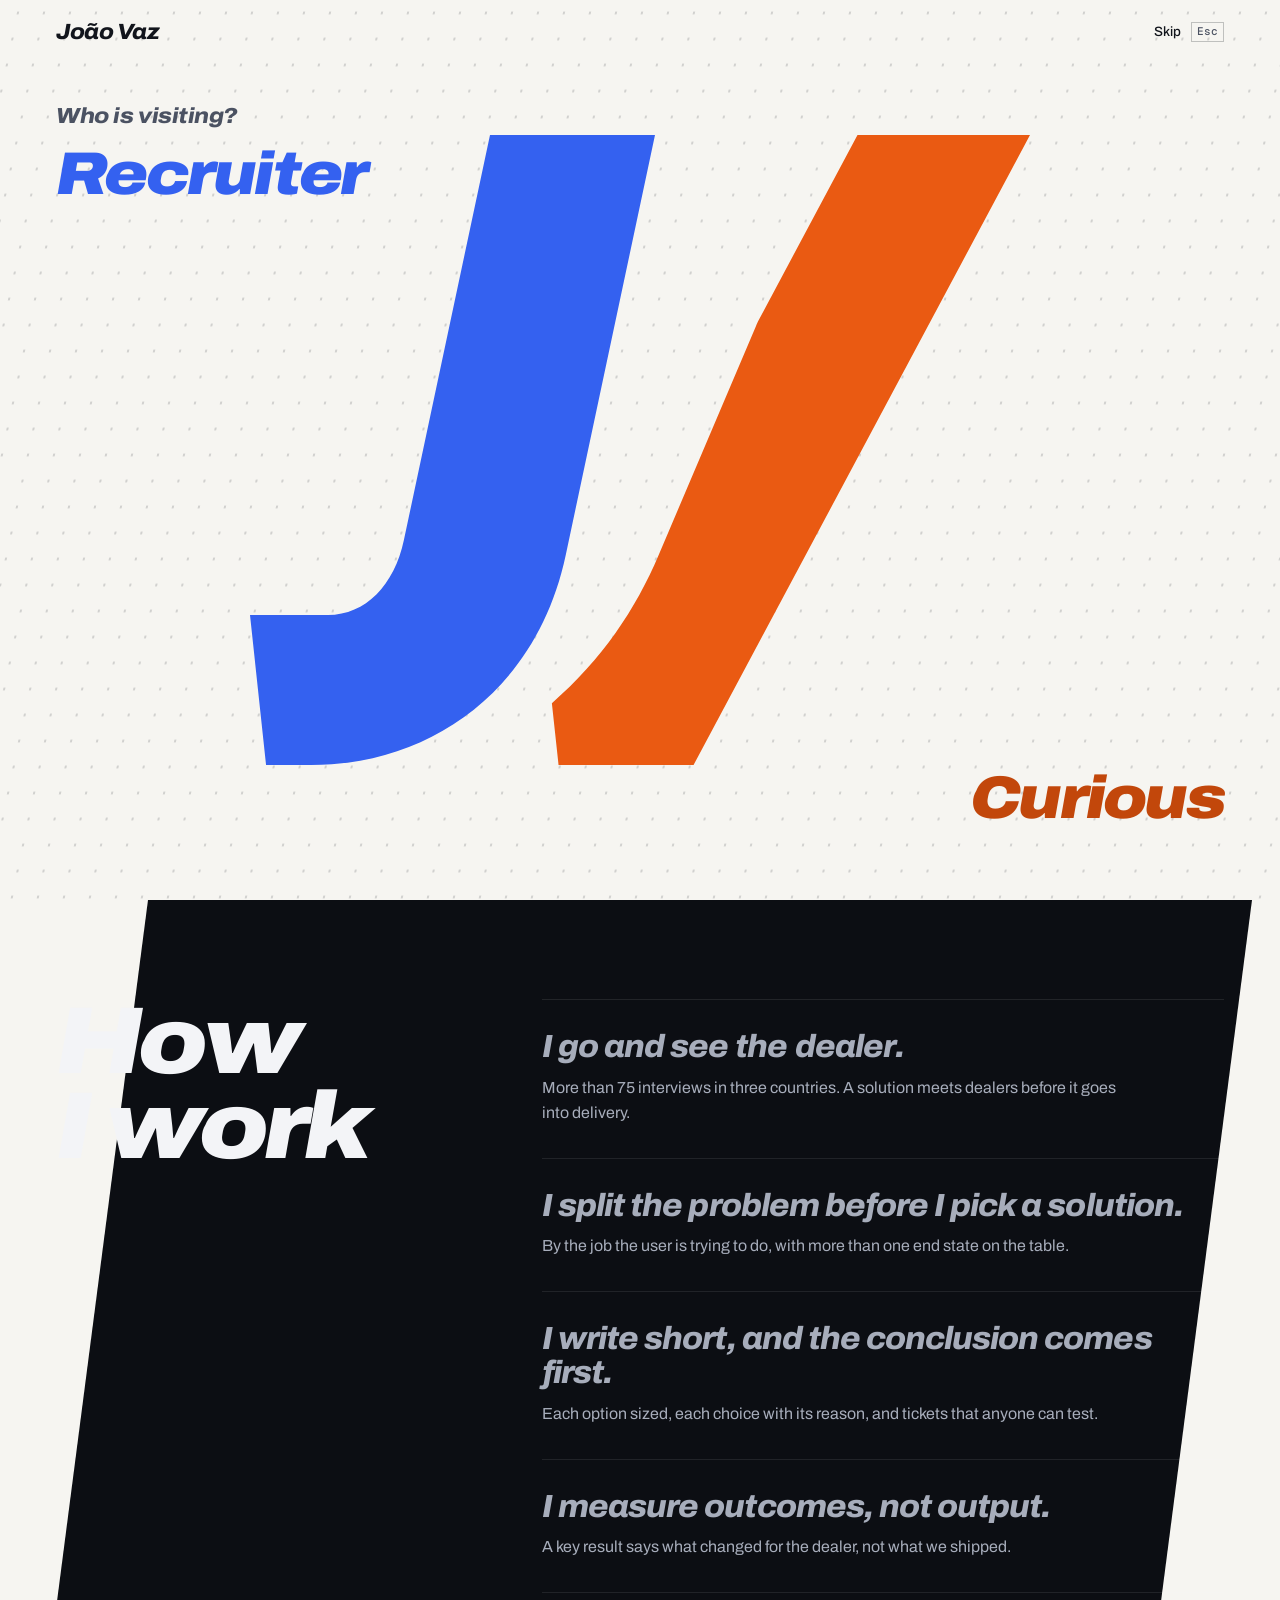
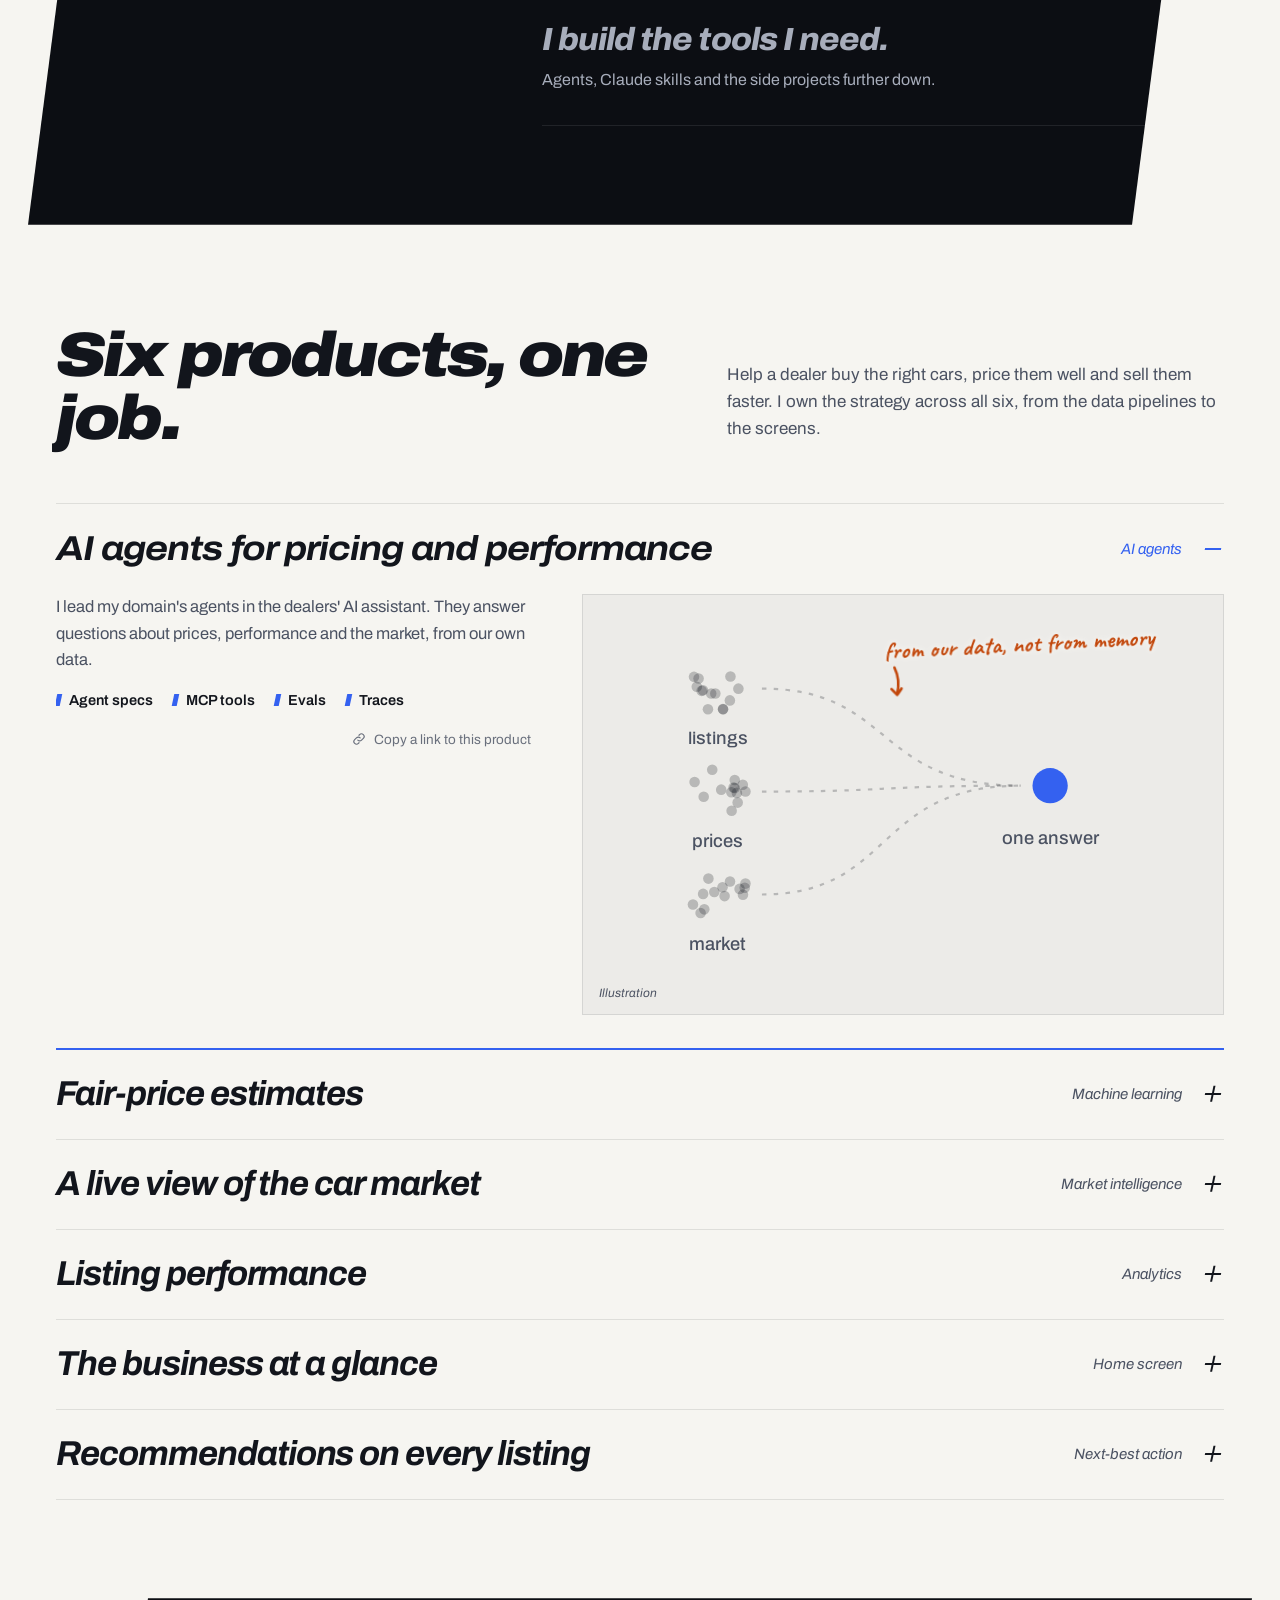
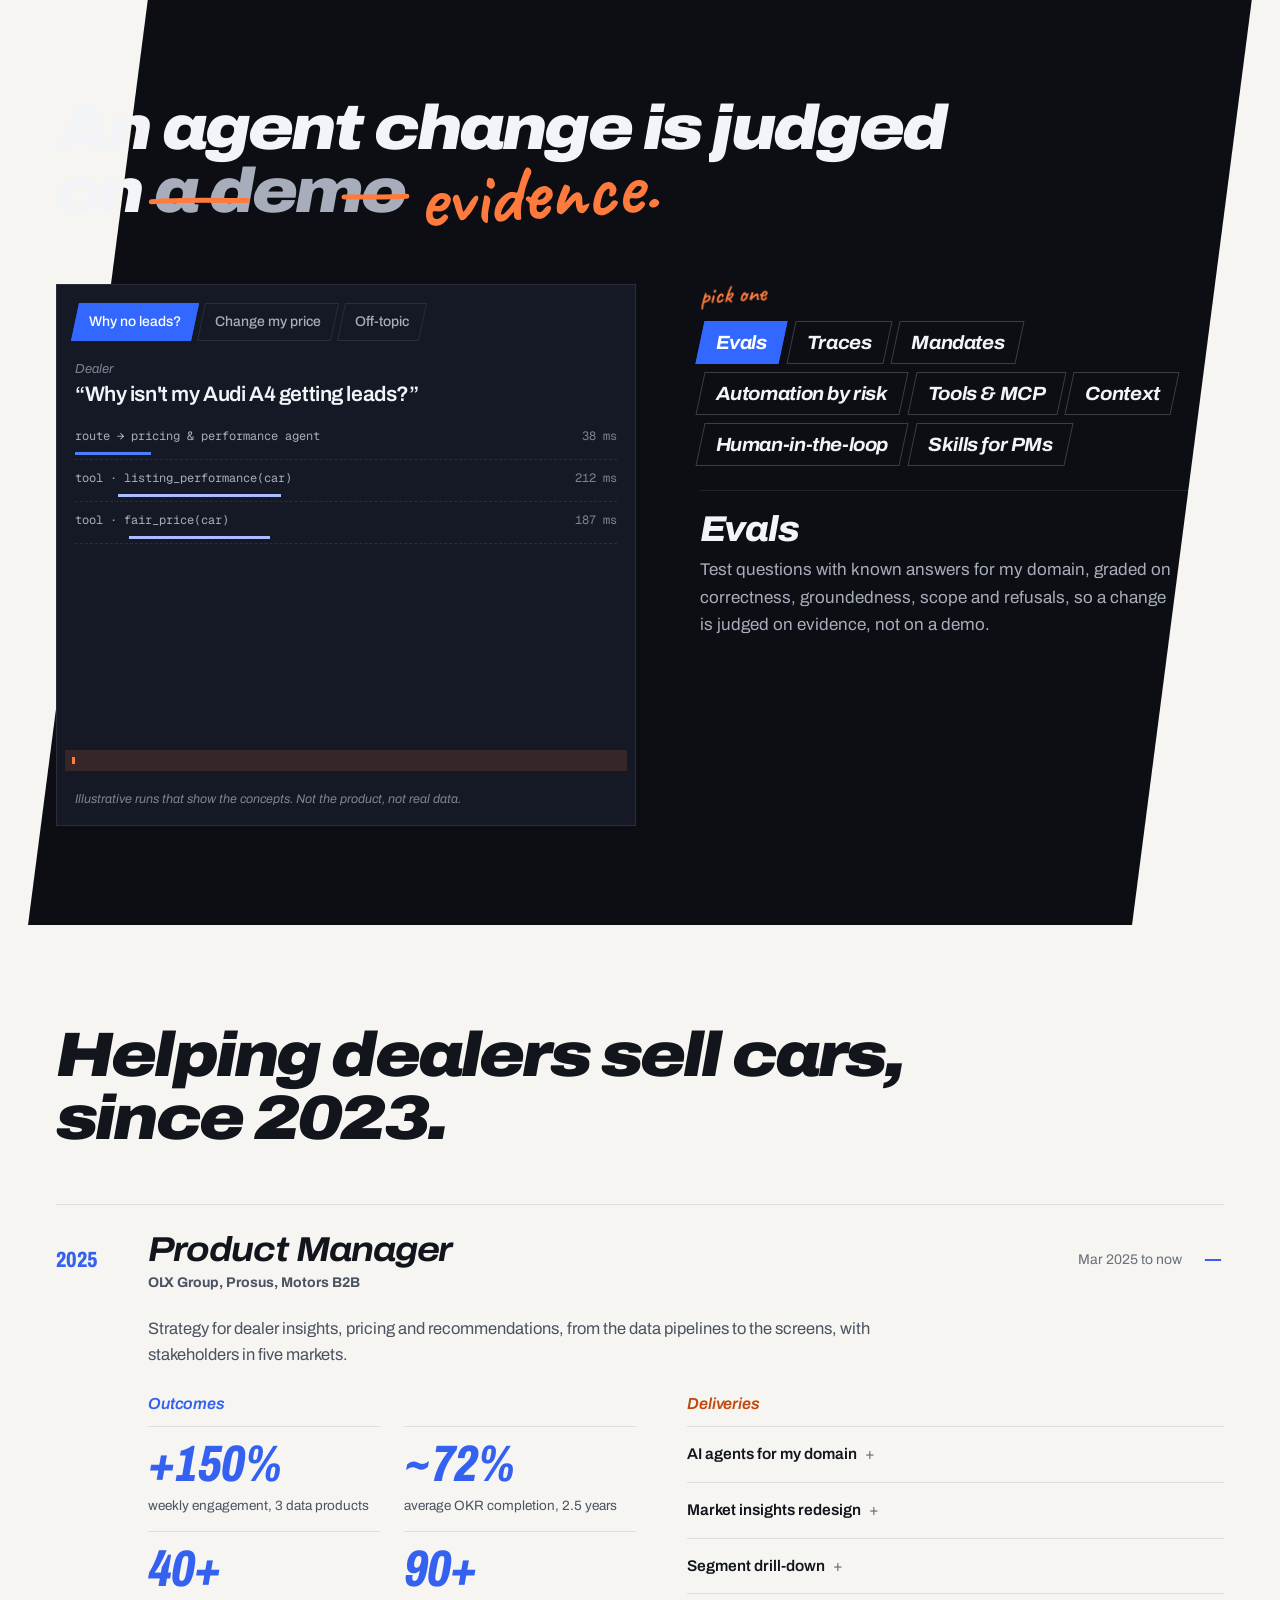
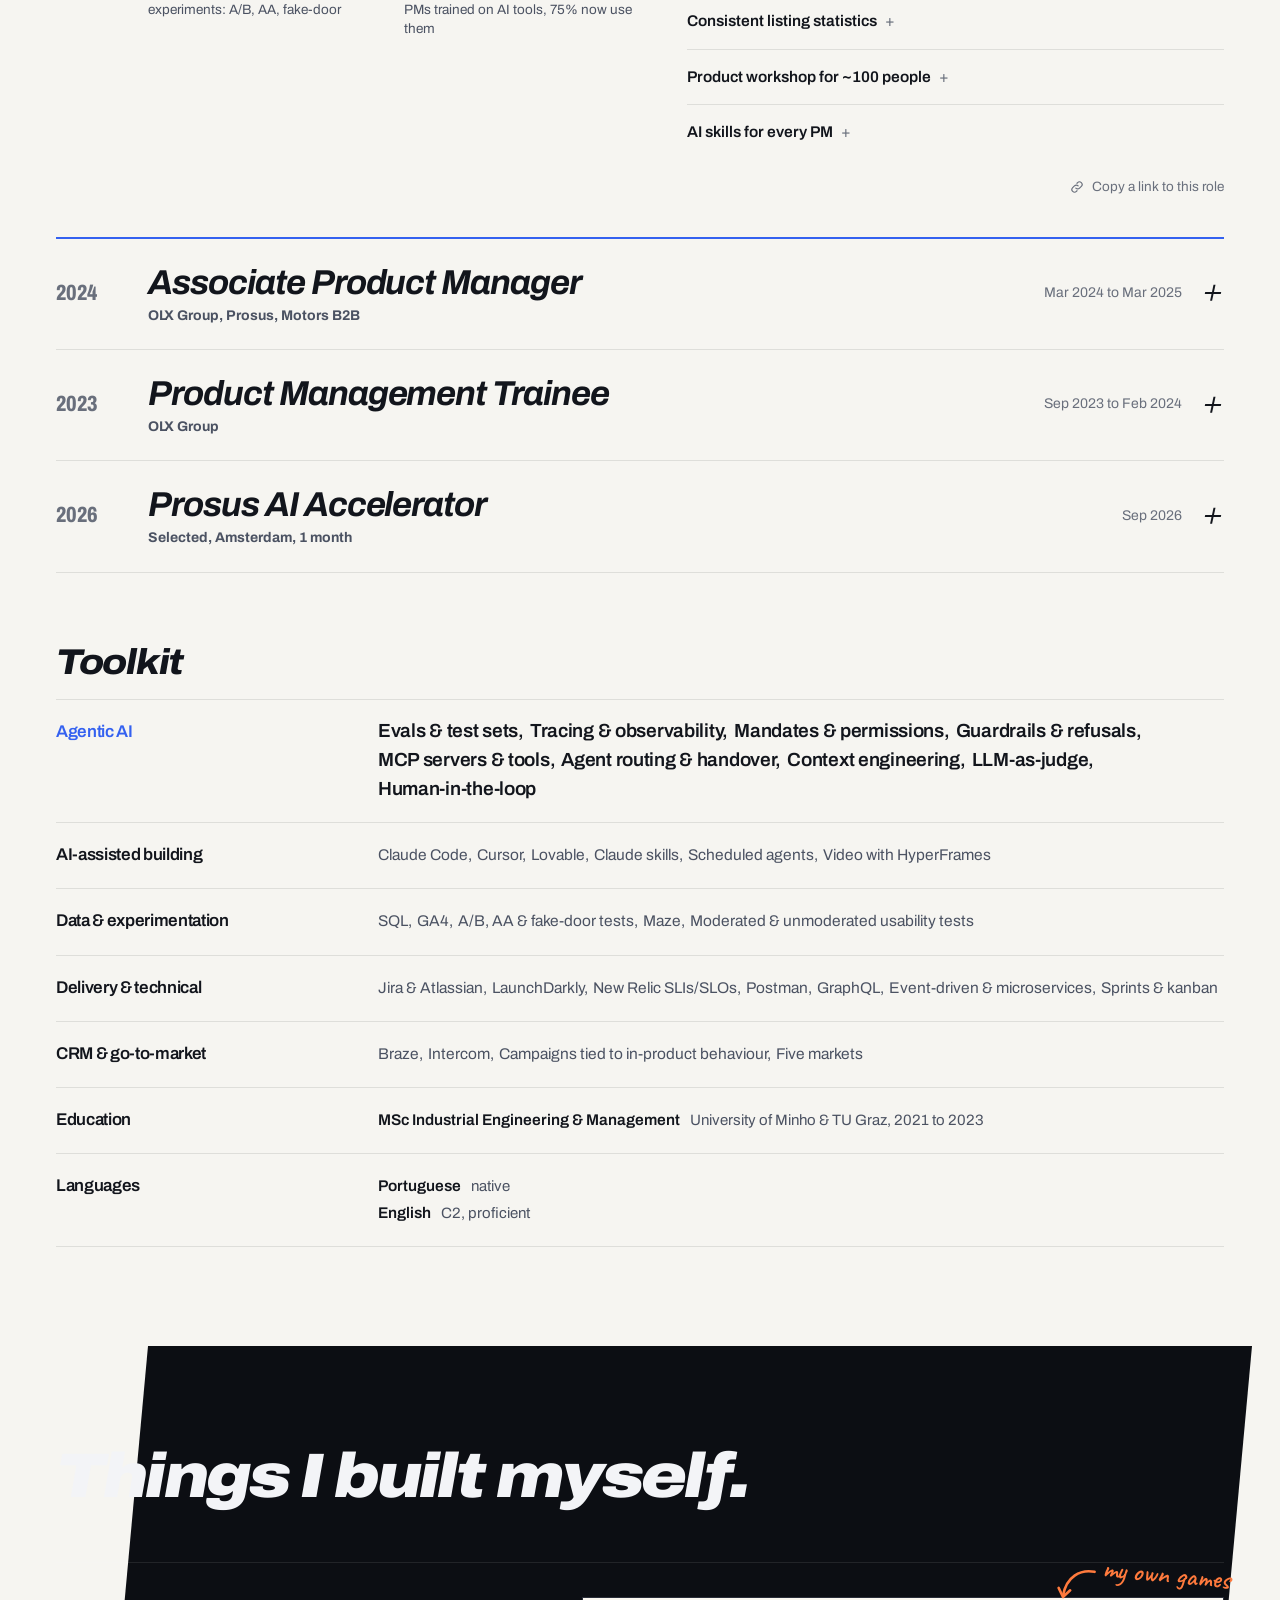
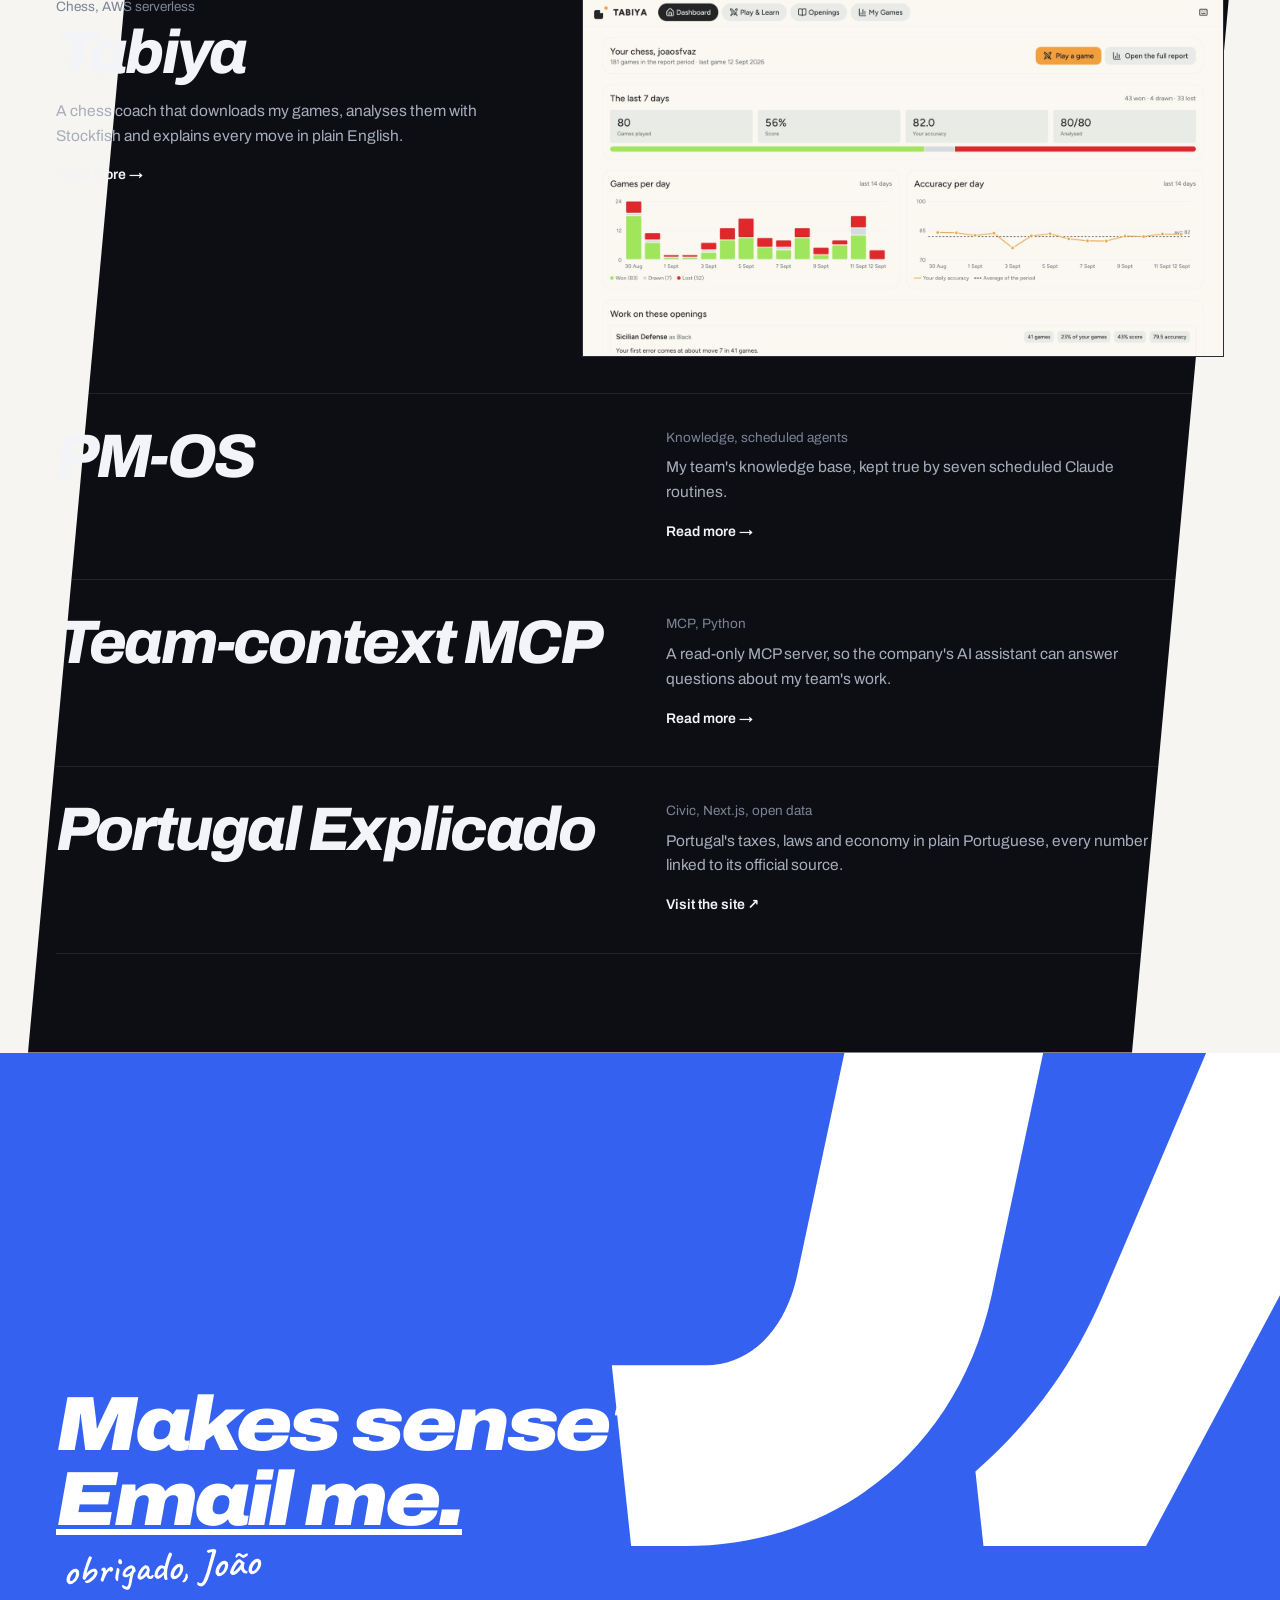
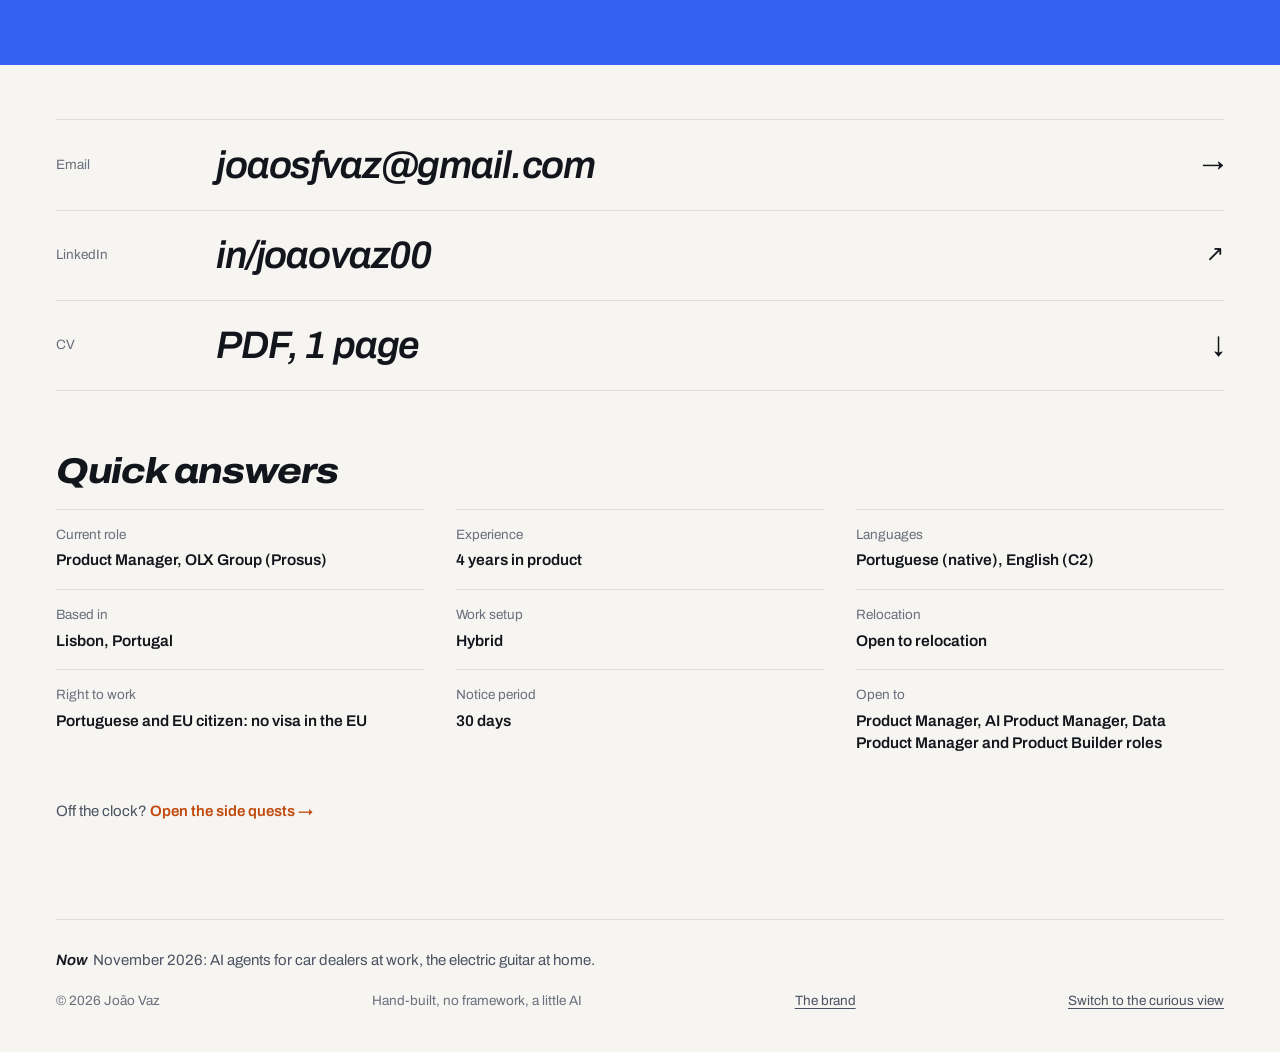
==== commit 22410ad1: "The brand: the mark leads the first page, with a message box The first page is now the mark, one sen" ====
--- a/index.html
+++ b/index.html
@@ -40,8 +40,8 @@
   </script>
   <link rel="preconnect" href="https://fonts.googleapis.com" />
   <link rel="preconnect" href="https://fonts.gstatic.com" crossorigin />
-  <link href="https://fonts.googleapis.com/css2?family=Archivo:ital,wdth,wght@0,62..125,100..900;1,62..125,100..900&family=Geist+Mono:wght@400;500&display=swap" rel="stylesheet" />
-  <link rel="stylesheet" href="/home.css?v=2026-10-30a" />
+  <link href="https://fonts.googleapis.com/css2?family=Archivo:ital,wdth,wght@0,62..125,100..900;1,62..125,100..900&family=Geist+Mono:wght@400;500&family=Caveat:wght@500..700&display=swap" rel="stylesheet" />
+  <link rel="stylesheet" href="/home.css?v=2026-11-02e" />
   <!-- Motion is opt-in: every animated state is gated on .js, so the page
        renders finished if the scripts never run. -->
   <script>
@@ -81,10 +81,9 @@
   <a class="skip" href="#products" data-for="recruiter">Skip to the work</a>
   <a class="skip" href="#quests" data-for="curious">Skip to the side quests</a>
 
-  <!-- Top bar: the name, the four sections, contact. A hairline under it
-       fills with the reading position. -->
-  <header class="bar" id="bar">
-    <a class="bar__name" href="#top" aria-label="João Vaz — home"><svg class="bar__mark" viewBox="0 0 64 64" aria-hidden="true"><rect width="64" height="64" rx="15" fill="#4d7cff" /><g transform="translate(3.6 3.6) scale(.89)"><g fill="#fff"><path d="M15 13h8.5v24.5c0 7.2-5.8 13-13 13H9v-8.5h1.5c2.5 0 4.5-2 4.5-4.5z" /><path d="M27 13h8.6l4.9 21.5 4.9-21.5H54l-9.2 37.5h-8.6z" /></g><rect class="bar__dot" x="52" y="42.5" width="8" height="8" rx="1.2" fill="#ff7a3d" /></g></svg><span>João Vaz</span></a>
+  <!-- Top bar: the name, the four sections, contact. -->
+  <header class="bar is-top" id="bar">
+    <a class="bar__name" href="#top" aria-label="João Vaz — home"><svg class="jv" viewBox="8.3 8 104 84" aria-hidden="true"><path d="M40.3 8L62.3 8L50.4 64C46.57 82 32.44 92 16.44 92L10.44 92L8.3 72L18.7 72C23.7 72 27.55 68 28.82 62ZM89.3 8L112.3 8L67.44 92L49.44 92L48.55 83.76C55.29 77.87 59.71 71.25 62.79 64L76.01 32.9Z" /></svg><span class="wordmark" aria-hidden="true">João Vaz</span></a>
     <nav class="bar__links" aria-label="Sections" data-for="recruiter">
       <a href="#products" data-nav="products">Products</a>
       <a href="#ai" data-nav="ai">AI</a>
@@ -105,26 +104,16 @@
         <svg class="theme__moon" viewBox="0 0 24 24" aria-hidden="true"><path d="M20 14.5A8.3 8.3 0 0 1 9.5 4a8.3 8.3 0 1 0 10.5 10.5Z" /></svg>
       </button>
       <a class="bar__icon" href="https://linkedin.com/in/joaovaz00" target="_blank" rel="noopener" aria-label="LinkedIn"><svg viewBox="0 0 24 24" aria-hidden="true"><path d="M20.447 20.452h-3.554v-5.569c0-1.328-.027-3.037-1.852-3.037-1.853 0-2.136 1.445-2.136 2.939v5.667H9.351V9h3.414v1.561h.046c.477-.9 1.637-1.85 3.37-1.85 3.601 0 4.267 2.37 4.267 5.455v6.286zM5.337 7.433c-1.144 0-2.063-.926-2.063-2.065 0-1.138.92-2.063 2.063-2.063 1.14 0 2.064.925 2.064 2.063 0 1.139-.925 2.065-2.064 2.065zm1.782 13.019H3.555V9h3.564v11.452zM22.225 0H1.771C.792 0 0 .774 0 1.729v20.542C0 23.227.792 24 1.771 24h20.451C23.2 24 24 23.227 24 22.271V1.729C24 .774 23.2 0 22.222 0h.003z" /></svg></a>
+      <!-- Which view this is, and the way to the other one: two quiet
+           words, the current one marked. The other one wipes the page
+           into that view (js/home.js) -->
+      <div class="mode-switch" role="group" aria-label="Site view" data-on="recruiter">
+        <a href="/?mode=recruiter" data-mode-switch="recruiter">Recruiter</a>
+        <a href="/?mode=curious" data-mode-switch="curious">Curious</a>
+      </div>
       <a class="btn btn--ink btn--sm" href="#contact" data-nav="contact">Contact</a>
     </div>
-    <i class="bar__progress" aria-hidden="true"></i>
   </header>
-
-  <!-- Wide screens: an index down the left edge. Each number is a link;
-       the line beside it fills as the section is read. -->
-  <nav class="rail" aria-label="Section index" data-for="recruiter">
-    <a href="#products" data-nav="products"><span>Products</span><i></i></a>
-    <a href="#ai" data-nav="ai"><span>AI</span><i></i></a>
-    <a href="#work" data-nav="work"><span>Experience</span><i></i></a>
-    <a href="#projects" data-nav="projects"><span>Projects</span><i></i></a>
-    <a href="#contact" data-nav="contact"><span>Contact</span><i></i></a>
-  </nav>
-  <nav class="rail" aria-label="Section index" data-for="curious">
-    <a href="#quests" data-nav="quests"><span>Side quests</span><i></i></a>
-    <a href="#dayjob" data-nav="dayjob"><span>Day job</span><i></i></a>
-    <a href="#projects" data-nav="projects"><span>Projects</span><i></i></a>
-    <a href="#contact" data-nav="contact"><span>Contact</span><i></i></a>
-  </nav>
 
   <!-- Phones: the same sections in a dock at the bottom, under the thumb. -->
   <nav class="dock" aria-label="Sections" data-for="recruiter">
@@ -147,78 +136,66 @@
       <!-- A field of dots that rises under the pointer and ripples out
            from the photo once on arrival. Decorative; js/home.js draws it. -->
       <canvas class="hero__field" aria-hidden="true"></canvas>
-      <div class="hero__grid wrap">
+      <div class="hero__grid">
         <div class="hero__copy">
-          <!-- Which view this is, and the way to the other one: both views
-               side by side, the current one under the thumb. -->
-          <div class="mode-switch rv" role="group" aria-label="Site view" data-on="recruiter">
-            <span class="mode-switch__label" aria-hidden="true">View</span>
-            <div class="mode-switch__track">
-              <span class="mode-switch__thumb" aria-hidden="true"></span>
-              <a href="/?mode=recruiter" data-mode-switch="recruiter"><svg viewBox="0 0 24 24" aria-hidden="true"><rect x="3.5" y="7.5" width="17" height="12" rx="2" /><path d="M9 7.5V6a1.5 1.5 0 0 1 1.5-1.5h3A1.5 1.5 0 0 1 15 6v1.5M3.5 13h17" /></svg>Recruiter</a>
-              <a href="/?mode=curious" data-mode-switch="curious"><svg viewBox="0 0 24 24" aria-hidden="true"><circle cx="12" cy="12" r="8.5" /><path d="M15.5 8.5l-2 5-5 2 2-5z" /></svg>Just curious</a>
+          <div class="hero__lead">
+            <!-- On screen the name stays in the bar and the mark says the rest;
+                 the heading is for screen readers and for paper. -->
+            <h1 class="hero__name">
+              <span class="line"><span>João</span></span>
+              <span class="line"><span>Vaz</span></span>
+            </h1>
+            <p class="hero__print"><a href="mailto:joaosfvaz@gmail.com">joaosfvaz@gmail.com</a> · <a href="https://linkedin.com/in/joaovaz00">linkedin.com/in/joaovaz00</a> · <a href="https://joao-vaz.com">joao-vaz.com</a></p>
+            <p class="hero__role rv" data-for="recruiter">Product Manager, OLX Group</p>
+            <p class="hero__line rv" data-for="recruiter">I build tools for <b>12,000+ car dealers</b> and <b>10M+ visitors</b>.</p>
+            <p class="hero__line rv" data-for="curious">Tools for car dealers by day. After hours, <b>chess, sport</b> and <b>a camera</b>.</p>
+            <!-- for paper only -->
+            <p class="hero__pitch" data-for="recruiter">Product Manager at OLX Group (Motors, B2B), part of Prosus. I set
+            the strategy for a 10-person team and build my own agents.</p>
+          </div>
+          <div class="hero__rest">
+            <div class="hero__actions rv" data-for="curious">
+              <a class="btn btn--ink" href="#quests">
+                <span>See the side quests</span>
+                <svg viewBox="0 0 24 24" aria-hidden="true"><path d="M5 12h14M13 6l6 6-6 6" /></svg>
+              </a>
+              <a class="btn btn--line" href="https://linkedin.com/in/joaovaz00" target="_blank" rel="noopener" data-chat-open>Say hi</a>
             </div>
-          </div>
-          <h1 class="hero__name">
-            <span class="line"><span>João</span></span>
-            <span class="line"><span>Vaz</span></span>
-          </h1>
-          <p class="hero__print"><a href="mailto:joaosfvaz@gmail.com">joaosfvaz@gmail.com</a> · <a href="https://linkedin.com/in/joaovaz00">linkedin.com/in/joaovaz00</a> · <a href="https://joao-vaz.com">joao-vaz.com</a></p>
-          <!-- The two numbers are underlined in blue, one after the other,
-               once the line has landed. -->
-          <p class="hero__line rv" data-for="recruiter">I build tools for <b>12,000+ car dealers</b> and <b>10M+ visitors</b>.</p>
-          <p class="hero__pitch rv" data-for="recruiter" data-ev="strategy leading b2b">Product Manager at OLX Group (Motors, B2B), part of Prosus. I set
-            the strategy for a 10-person team, and I build my own agents along the way.</p>
-          <p class="hero__line rv" data-for="curious">Tools for car dealers by day. After hours, <b>chess, sport</b> and <b>a camera</b>.</p>
-          <p class="hero__pitch rv" data-for="curious">The lighter version of my site: what I do for fun, some of my
-            photos and the things I build on the side. The full CV is one switch away.</p>
-          <div class="hero__actions rv" data-for="curious">
-            <a class="btn btn--ink" href="#quests">
-              <span>See the side quests</span>
-              <svg viewBox="0 0 24 24" aria-hidden="true"><path d="M5 12h14M13 6l6 6-6 6" /></svg>
-            </a>
-            <a class="btn btn--line" href="#contact">Say hi</a>
-          </div>
-          <div class="hero__actions rv" data-for="recruiter">
-            <!-- A mail link that the script turns into "copy the address";
-                 without the script it still opens the mail app. -->
-            <a class="btn btn--ink" href="mailto:joaosfvaz@gmail.com" data-copy="joaosfvaz@gmail.com">
-              <span data-copy-label>Copy my email</span>
-              <svg viewBox="0 0 24 24" aria-hidden="true"><path d="M5 12h14M13 6l6 6-6 6" /></svg>
-            </a>
-            <a class="btn btn--line" href="#products">See the work</a>
-            <a class="btn btn--line" href="/joao-vaz-cv.pdf" download="Joao-Vaz-CV.pdf">
-              <span>Download CV</span>
-              <svg viewBox="0 0 24 24" aria-hidden="true"><path d="M12 4v12M6 11l6 6 6-6M5 20h14" /></svg>
-            </a>
-            <span class="sr-only" aria-live="polite" data-copy-status></span>
-          </div>
-          <!-- Two ways in for a recruiter with one question: the skill
-               finder (js/recruiter.js) and the quick answers in Contact.
-               It needs the script, so it only shows with .js. -->
-          <p class="hero__more rv" data-for="recruiter">Hiring for something specific? <button type="button" data-finder-open>Find a skill in my work</button> or read the <a href="#answers">quick answers</a>.</p>
-        </div>
+            <!-- Opens the message box (js/home.js); without the script it is a
+                 plain link to LinkedIn. -->
+            <div class="hero__actions rv" data-for="recruiter">
+              <a class="btn btn--ink" href="https://linkedin.com/in/joaovaz00" target="_blank" rel="noopener" data-chat-open>
+                <span>Message me</span>
+                <svg viewBox="0 0 24 24" aria-hidden="true"><path d="M5 12h14M13 6l6 6-6 6" /></svg>
+              </a>
+              <a class="btn btn--line" href="#products">See the work</a>
+            </div>
+          </div>
+        </div>
+        <!-- The mark: the J is solid colour and the V holds the portrait,
+             printed in the same colour. Under the pointer the print turns to
+             full colour. -->
         <figure class="hero__photo rv">
-          <div class="hero__frame">
-            <img src="/assets/portrait.jpg" alt="Portrait of João Vaz with a Prosus AI Accelerator lanyard" width="1200" height="1600" fetchpriority="high" />
-          </div>
-          <!-- a second photo laid on the portrait like a print: me on the
-               stage for a recruiter, one of my football photos for the
-               curious view -->
-          <img class="hero__snap" data-for="recruiter" src="/assets/joao-stage-sm.jpg" alt="João Vaz on stage with a microphone at the Prosus AI Accelerator in Amsterdam" width="640" height="800" />
-          <img class="hero__snap" data-for="curious" src="/assets/life/sports-5-sm.jpg" alt="One of my football photos: a captain in blue strikes a volley" width="640" height="800" loading="lazy" />
-          <figcaption class="meta"><span data-for="recruiter">Me at the Prosus AI Accelerator, Amsterdam 2026, and on its stage.</span><span data-for="curious">Me at the Prosus AI Accelerator, Amsterdam 2026. The football photo is one of mine.</span></figcaption>
+          <svg class="hero__clips" width="0" height="0" aria-hidden="true"><defs>
+            <clipPath id="clip-j" clipPathUnits="objectBoundingBox"><path transform="scale(0.0096154 0.0119048) translate(-8.3 -8)" d="M40.3 8L62.3 8L50.4 64C46.57 82 32.44 92 16.44 92L10.44 92L8.3 72L18.7 72C23.7 72 27.55 68 28.82 62Z"/></clipPath>
+            <clipPath id="clip-v" clipPathUnits="objectBoundingBox"><path transform="scale(0.0096154 0.0119048) translate(-8.3 -8)" d="M89.3 8L112.3 8L67.44 92L49.44 92L48.55 83.76C55.29 77.87 59.71 71.25 62.79 64L76.01 32.9Z"/></clipPath>
+          </defs></svg>
+          <div class="hero__form hero__form--j"></div>
+          <div class="hero__form hero__form--v">
+            <img class="hero__mono" src="/assets/portrait.jpg" alt="Portrait of João Vaz with a Prosus AI Accelerator lanyard" width="1200" height="1600" fetchpriority="high" />
+            <span class="hero__colour" aria-hidden="true"><img src="/assets/portrait.jpg" alt="" width="1200" height="1600" /></span>
+          </div>
         </figure>
       </div>
 
-      <!-- Counters read their finished value from the markup; js/home.js
-           counts up to it. If the script never runs, the number is right. -->
+      <!-- The numbers at a glance, for paper only: on screen they live in
+           the sentence above and in the roles they came from (see Print). -->
       <dl class="figures wrap" data-for="recruiter">
-        <div class="rv"><dt data-count="150" data-prefix="+" data-suffix="%">+150%</dt><dd>weekly engagement across 3 data products, in 18 months</dd></div>
-        <div class="rv" data-ev="b2b stakeholders"><dt data-count="12" data-suffix="k+">12k+</dt><dd>professional car dealers in Portugal, Poland and Romania</dd></div>
-        <div class="rv"><dt data-count="40" data-suffix="+">40+</dt><dd>experiments: A/B, AA and fake-door</dd></div>
-        <div class="rv"><dt data-count="75" data-suffix="+">75+</dt><dd>in-person dealer interviews</dd></div>
-        <div class="rv"><dt data-count="90" data-suffix="+">90+</dt><dd>PMs trained on AI tooling</dd></div>
+        <div><dt>+150%</dt><dd>weekly engagement across 3 data products, in 18 months</dd></div>
+        <div><dt>12k+</dt><dd>professional car dealers in Portugal, Poland and Romania</dd></div>
+        <div><dt>40+</dt><dd>experiments: A/B, AA and fake-door</dd></div>
+        <div><dt>75+</dt><dd>in-person dealer interviews</dd></div>
+        <div><dt>90+</dt><dd>PMs trained on AI tooling</dd></div>
       </dl>
     </section>
 
@@ -247,7 +224,7 @@
     <section class="section invert" id="quests" data-for="curious">
       <div class="wrap">
         <header class="head">
-          <h2 class="rv">What I do <em>when the laptop closes.</em></h2>
+          <h2 class="rv">What I do when the laptop closes.</h2>
         </header>
         <div class="quests-inline" data-quests-inline></div>
       </div>
@@ -257,17 +234,34 @@
     <section class="section" id="dayjob" data-for="curious">
       <div class="wrap">
         <header class="head">
-          <h2 class="rv">I build tools for <em>12,000+ car dealers.</em></h2>
+          <h2 class="rv">I build tools for 12,000+ car dealers.</h2>
           <p class="head__intro rv">I am a Product Manager at OLX Group (Motors, B2B), part of Prosus. My
             team builds the products dealers use to price and sell their cars, and I lead the AI agents
             for our domain in the dealers' assistant.</p>
         </header>
-        <dl class="figures figures--3">
-          <div class="rv"><dt data-count="150" data-prefix="+" data-suffix="%">+150%</dt><dd>weekly engagement across 3 data products, in 18 months</dd></div>
-          <div class="rv"><dt data-count="75" data-suffix="+">75+</dt><dd>in-person dealer interviews</dd></div>
-          <div class="rv"><dt data-count="90" data-suffix="+">90+</dt><dd>PMs trained on AI tooling</dd></div>
+        <!-- the same numbers as the CV, in a sentence rather than a row -->
+        <p class="dayjob__facts rv">So far: <b>+150%</b> weekly engagement across 3 data products, in 18 months;
+          <b>75+</b> in-person dealer interviews; and <b>90+</b> PMs trained on AI tooling.</p>
+        <p class="dayjob__cta rv"><a class="btn btn--line" href="/?mode=recruiter" data-mode-switch="recruiter">See the full CV <svg viewBox="0 0 24 24" aria-hidden="true"><path d="M5 12h14M13 6l6 6-6 6" /></svg></a></p>
+      </div>
+    </section>
+
+    <!-- HOW I WORK — five habits, in a band of their own before the work
+         they shaped. On wide screens the heading stays put while the list
+         runs past it; each habit lights up as it reaches the reading line
+         (js/home.js), and without the script all of them are lit. -->
+    <section class="section invert how" id="how" data-for="recruiter">
+      <div class="wrap how__grid">
+        <header class="head how__head">
+          <h2 class="rv">How <span class="nowrap">I work</span></h2>
+        </header>
+        <dl class="how__list">
+          <div class="how__row rv" data-ev="research b2b"><dt>I go and see the <span class="ring">dealer<svg class="mark" viewBox="0 0 200 80" preserveAspectRatio="none" aria-hidden="true"><path pathLength="1" d="M162 12C118 2 44 4 16 26C-6 44 26 72 96 74C160 76 198 58 192 34C186 14 140 6 92 8" /></svg></span>.</dt><dd>More than 75 interviews in three countries. A solution meets dealers before it goes into delivery.</dd></div>
+          <div class="how__row rv" data-ev="strategy research"><dt>I split the problem before I pick a solution.</dt><dd>By the job the user is trying to do, with more than one end state on the table.</dd></div>
+          <div class="how__row rv" data-ev="strategy stakeholders"><dt>I write short, and the conclusion comes first.</dt><dd>Each option sized, each choice with its reason, and tickets that anyone can test.</dd></div>
+          <div class="how__row rv" data-ev="leading strategy delivery"><dt>I measure outcomes, not output.</dt><dd>A key result says what changed for the dealer, not what we shipped.</dd></div>
+          <div class="how__row rv" data-ev="building agents"><dt>I build the tools I need.</dt><dd>Agents, Claude skills and the side projects further down.</dd></div>
         </dl>
-        <p class="dayjob__cta rv"><a class="btn btn--line" href="/?mode=recruiter" data-mode-switch="recruiter">See the full CV <svg viewBox="0 0 24 24" aria-hidden="true"><path d="M5 12h14M13 6l6 6-6 6" /></svg></a></p>
       </div>
     </section>
 
@@ -276,11 +270,10 @@
          panel is open, so nothing is ever hidden behind a broken button. -->
     <section class="section" id="products" data-for="recruiter">
       <div class="wrap">
-        <header class="head">
-          <h2 class="rv">Six products, <em>one job.</em></h2>
+        <header class="head head--split">
+          <h2 class="rv">Six products, one job.</h2>
           <p class="head__intro rv" data-ev="strategy b2b">Help a dealer buy the right cars, price them well and sell them
-            faster. I own the strategy and the roadmap across them, from the data
-            pipelines underneath to the screens dealers use.</p>
+            faster. I own the strategy across all six, from the data pipelines to the screens.</p>
         </header>
 
         <div class="acc" data-acc>
@@ -291,11 +284,9 @@
               <i class="acc__icon" aria-hidden="true"></i>
             </button></h3>
             <div class="acc__panel"><div class="acc__body">
-              <p>The dealers' AI assistant is shared by many teams; I lead the part for my domain. That
-                means the agents that answer dealers' questions about their prices, their listings'
-                performance and the market, in plain language, from our own data. I define what these
-                agents may do, put our data behind MCP tools they can call, and test them with test
-                questions, evals and trace reviews.</p>
+              <div class="viz" data-viz="agents" aria-hidden="true"><span class="viz__cap">Illustration</span></div>
+              <p>I lead my domain's agents in the dealers' AI assistant. They answer questions about
+                prices, performance and the market, from our own data.</p>
               <ul class="keys"><li>Agent specs</li><li>MCP tools</li><li>Evals</li><li>Traces</li></ul>
             </div></div>
           </div>
@@ -306,9 +297,9 @@
               <i class="acc__icon" aria-hidden="true"></i>
             </button></h3>
             <div class="acc__panel"><div class="acc__body">
-              <p>A machine-learning estimate of what each car is worth from its specs, and how long
-                cars like it take to sell, shown next to the dealer's asking price, and behind the
-                price label buyers see.</p>
+              <div class="viz" data-viz="price" aria-hidden="true"><span class="viz__cap">Illustration. Each dot is a car.</span></div>
+              <p>What each car is worth and how fast cars like it sell, next to the dealer's asking
+                price.</p>
               <ul class="keys"><li>ML model</li><li>Price-to-market</li><li>Time to sell</li></ul>
             </div></div>
           </div>
@@ -319,9 +310,9 @@
               <i class="acc__icon" aria-hidden="true"></i>
             </button></h3>
             <div class="acc__panel"><div class="acc__body">
-              <p>Supply, demand, prices and selling speed for every segment of the market, down to the
-                individual competing listings in it, so a dealer can decide what to buy next and how
-                to price what is already on the lot.</p>
+              <div class="viz" data-viz="market" aria-hidden="true"><span class="viz__cap">Illustration. Each dot is a car.</span></div>
+              <p>Supply, demand and prices for every segment of the market, down to the competing
+                listings, so a dealer knows what to buy next.</p>
               <ul class="keys"><li>Supply &amp; demand</li><li>Days of supply</li><li>Competitor listings</li></ul>
             </div></div>
           </div>
@@ -332,9 +323,9 @@
               <i class="acc__icon" aria-hidden="true"></i>
             </button></h3>
             <div class="acc__panel"><div class="acc__body">
-              <p>Views, clicks, saves, messages and calls for every car and for the whole stock,
-                benchmarked against similar cars: the one analytics product every dealer gets, on
-                every plan.</p>
+              <div class="viz" data-viz="funnel" aria-hidden="true"><span class="viz__cap">Illustration. Each dot is a car.</span></div>
+              <p>Views to calls for every car, benchmarked against similar cars. Every dealer gets it,
+                on every plan.</p>
               <ul class="keys"><li>Funnel metrics</li><li>Benchmarks</li></ul>
             </div></div>
           </div>
@@ -345,9 +336,9 @@
               <i class="acc__icon" aria-hidden="true"></i>
             </button></h3>
             <div class="acc__panel"><div class="acc__body">
-              <p>The first screen a dealer sees: how the dealership is doing, the health of its stock
-                and alerts that lead straight to the cars that need action, across every branch of a
-                group.</p>
+              <div class="viz" data-viz="home" aria-hidden="true"><span class="viz__cap">Illustration. Each dot is a car.</span></div>
+              <p>How the dealership is doing at a glance, with alerts that lead straight to the cars
+                that need action.</p>
               <ul class="keys"><li>Stock health</li><li>Alerts</li><li>Multi-branch</li></ul>
             </div></div>
           </div>
@@ -358,9 +349,9 @@
               <i class="acc__icon" aria-hidden="true"></i>
             </button></h3>
             <div class="acc__panel"><div class="acc__body">
-              <p>One concrete next step per car (renew it before it expires, raise an underpriced car
-                towards its market value, or give it more visibility) from an engine that combines the
-                signals of every product above.</p>
+              <div class="viz" data-viz="recs" aria-hidden="true"><span class="viz__cap">Illustration. Each dot is a car.</span></div>
+              <p>One next step per car, from the signals of every product above: renew it, reprice it
+                or give it more visibility.</p>
               <ul class="keys"><li>Pricing</li><li>Renewal</li><li>Visibility</li></ul>
             </div></div>
           </div>
@@ -375,7 +366,9 @@
     <section class="section invert" id="ai" data-for="recruiter">
       <div class="wrap">
         <header class="head">
-          <h2 class="rv">An agent change is judged on evidence, <em>not on a demo.</em></h2>
+          <!-- "a demo" is struck through by hand and "evidence" written over
+               it; screen readers get the plain sentence -->
+          <h2 class="rv">An agent change is judged on <span aria-hidden="true"><s class="strike">a demo<svg class="mark" viewBox="0 0 100 20" preserveAspectRatio="none"><path pathLength="1" d="M2 13C20 9 38 14 56 10S88 9 98 7" /></svg></s> <span class="scrawl">evidence.</span></span><span class="sr-only">evidence, not on a demo.</span></h2>
         </header>
 
         <div class="ai">
@@ -400,16 +393,22 @@
             <figcaption><button class="trace__again" type="button" data-again hidden>Run again ↻</button><span>Illustrative runs that show the concepts. Not the product, not real data.</span></figcaption>
           </figure>
 
+          <!-- The terms behind the trace. With the script each term is a
+               word to pick: its definition shows under them and the part
+               of the trace it is about lights up. Without it, a list -->
+          <div class="concepts__col">
+          <p class="note concepts__hint" aria-hidden="true">pick one</p>
           <dl class="concepts">
-            <div class="rv" data-ev="evals"><dt>Evals</dt><dd>Test questions with known answers for my domain, graded on correctness, groundedness, scope and refusals, so a change is judged on evidence, not on a demo.</dd></div>
-            <div class="rv" data-ev="evals"><dt>Traces</dt><dd>I read agent runs span by span to catch invented values, routing errors and the same question getting two different answers.</dd></div>
-            <div class="rv" data-ev="agents"><dt>Mandates</dt><dd>What an agent may do for a user: read-only or acting, whether an action can be reverted, and when a human must confirm.</dd></div>
-            <div class="rv" data-ev="agents"><dt>Automation by risk</dt><dd>Each capability gets the lightest level of automation its risk allows.</dd></div>
-            <div class="rv" data-ev="agents"><dt>Tools &amp; MCP</dt><dd>Domain data behind MCP tools the agent calls, so answers come from the source, not from the model's memory.</dd></div>
-            <div class="rv" data-ev="agents"><dt>Context</dt><dd>Personas, playbooks under a token budget, what an agent is not for and where it hands over.</dd></div>
-            <div class="rv" data-ev="evals agents"><dt>Human-in-the-loop</dt><dd>Human review on critical paths until there are enough traces to trust an LLM judge.</dd></div>
+            <div class="rv" data-ev="evals" data-hl="evals"><dt>Evals</dt><dd>Test questions with known answers for my domain, graded on correctness, groundedness, scope and refusals, so a change is judged on evidence, not on a demo.</dd></div>
+            <div class="rv" data-ev="evals" data-hl="spans"><dt>Traces</dt><dd>I read agent runs span by span to catch invented values, routing errors and the same question getting two different answers.</dd></div>
+            <div class="rv" data-ev="agents" data-hl="check"><dt>Mandates</dt><dd>What an agent may do for a user: read-only or acting, whether an action can be reverted, and when a human must confirm.</dd></div>
+            <div class="rv" data-ev="agents" data-hl="check"><dt>Automation by risk</dt><dd>Each capability gets the lightest level of automation its risk allows.</dd></div>
+            <div class="rv" data-ev="agents" data-hl="tool"><dt>Tools &amp; MCP</dt><dd>Domain data behind MCP tools the agent calls, so answers come from the source, not from the model's memory.</dd></div>
+            <div class="rv" data-ev="agents" data-hl="route"><dt>Context</dt><dd>Personas, playbooks under a token budget, what an agent is not for and where it hands over.</dd></div>
+            <div class="rv" data-ev="evals agents" data-hl="human"><dt>Human-in-the-loop</dt><dd>Human review on critical paths until there are enough traces to trust an LLM judge.</dd></div>
             <div class="rv" data-ev="leading building agents"><dt>Skills for PMs</dt><dd>I wrote the Claude skills rolled out to every PM in our unit, to define their domain's agent and to decide when a change needs a spec.</dd></div>
           </dl>
+          </div>
         </div>
       </div>
     </section>
@@ -418,7 +417,7 @@
     <section class="section" id="work" data-for="recruiter">
       <div class="wrap">
         <header class="head">
-          <h2 class="rv">Helping dealers sell cars, <em>since 2023.</em></h2>
+          <h2 class="rv">Helping dealers sell cars, since 2023.</h2>
         </header>
 
         <!-- Each role splits into what changed (outcomes, as numbers that
@@ -594,45 +593,53 @@
     <section class="section invert" id="projects">
       <div class="wrap">
         <header class="head">
-          <h2 class="rv">Things I built <em>myself.</em></h2>
+          <h2 class="rv">Things I built myself.</h2>
         </header>
         <div class="projects">
+          <!-- the one with a real screen to show leads, with it -->
+          <a class="project project--feature rv" href="/tabiya/" data-ev="building delivery">
+            <span class="meta">Chess, AWS serverless</span>
+            <h3>Tabiya</h3>
+            <p>A chess coach that downloads my games, analyses them with Stockfish and explains
+              every move in plain English.</p>
+            <span class="project__go">Read more <i aria-hidden="true">→</i></span>
+            <span class="note project__note" aria-hidden="true">my own games<svg class="mark" viewBox="0 0 60 50"><path pathLength="1" d="M50 6C30 4 12 16 10 42" /><path pathLength="1" d="M3 32L10 44L19 34" /></svg></span>
+            <span class="project__shot"><img src="/assets/tabiya/dashboard.jpg" alt="The Tabiya dashboard: my last 7 days of chess, games and accuracy per day, and the openings to work on next." width="1600" height="895" loading="lazy" /></span>
+          </a>
           <a class="project rv" href="/pm-os/" data-ev="building agents">
             <span class="meta">Knowledge, scheduled agents</span>
             <h3>PM-OS</h3>
-            <p>A knowledge base my team's answers live in, kept true by seven scheduled Claude
-              routines: meetings file themselves and stale pages are made to admit it.</p>
+            <p>My team's knowledge base, kept true by seven scheduled Claude routines.</p>
             <span class="project__go">Read more <i aria-hidden="true">→</i></span>
           </a>
           <a class="project rv" href="/team-context/" data-ev="building agents stakeholders">
             <span class="meta">MCP, Python</span>
             <h3>Team-context MCP</h3>
-            <p>A read-only MCP server that lets the company's internal AI assistant answer
-              stakeholders' questions about my team's work, served from a laptop through a tunnel.</p>
+            <p>A read-only MCP server, so the company's AI assistant can answer questions about my
+              team's work.</p>
             <span class="project__go">Read more <i aria-hidden="true">→</i></span>
           </a>
           <a class="project rv" href="https://joaosfvaz.github.io/portugal-explicado/" data-ev="building" target="_blank" rel="noopener">
             <span class="meta">Civic, Next.js, open data</span>
             <h3>Portugal Explicado</h3>
-            <p>Taxes, Parliament, laws and the economy of Portugal in plain Portuguese: every number
-              linked to an official source, with open data imported every day.</p>
+            <p>Portugal's taxes, laws and economy in plain Portuguese, every number linked to its
+              official source.</p>
             <span class="project__go">Visit the site <i aria-hidden="true">↗</i></span>
           </a>
-          <a class="project rv" href="/tabiya/" data-ev="building delivery">
-            <span class="meta">Chess, AWS serverless</span>
-            <h3>Tabiya</h3>
-            <p>A chess coach that explains every move in plain English: a serverless pipeline
-              downloads my games, analyses them with Stockfish and writes a report.</p>
-            <span class="project__go">Read more <i aria-hidden="true">→</i></span>
-          </a>
         </div>
       </div>
     </section>
 
     <!-- CONTACT -->
     <section class="section section--contact" id="contact">
+      <div class="contact__band">
+        <svg class="contact__mark" viewBox="8.3 8 104 84" aria-hidden="true"><path d="M40.3 8L62.3 8L50.4 64C46.57 82 32.44 92 16.44 92L10.44 92L8.3 72L18.7 72C23.7 72 27.55 68 28.82 62ZM89.3 8L112.3 8L67.44 92L49.44 92L48.55 83.76C55.29 77.87 59.71 71.25 62.79 64L76.01 32.9Z" /></svg>
+        <div class="wrap">
+          <h2 class="contact__title rv">Makes sense? <em>Email me.</em></h2>
+          <p class="note contact__sign rv">obrigado, João</p>
+        </div>
+      </div>
       <div class="wrap">
-        <h2 class="contact__title rv">Makes sense? <em>Email me.</em></h2>
         <div class="contact__rows">
           <a class="contact__row rv" href="mailto:joaosfvaz@gmail.com"><span class="meta">Email</span><strong>joaosfvaz@gmail.com</strong><i aria-hidden="true">→</i></a>
           <a class="contact__row rv" href="https://linkedin.com/in/joaovaz00" target="_blank" rel="noopener"><span class="meta">LinkedIn</span><strong>in/joaovaz00</strong><i aria-hidden="true">↗</i></a>
@@ -688,7 +695,7 @@
         <p class="meta"><b>XP</b> Off the clock</p>
         <button class="btn btn--line btn--sm" type="button" data-quests-close>Back to work <kbd>Esc</kbd></button>
       </div>
-      <h2 class="quests__title" id="quests-title">Side quests <em>for when the laptop closes.</em></h2>
+      <h2 class="quests__title" id="quests-title">Side quests, for when the laptop closes.</h2>
 
       <div class="player">
         <img class="player__img" src="/assets/portrait.jpg" alt="" width="1200" height="1600" loading="lazy" />
@@ -712,6 +719,8 @@
             <div class="quest__top"><svg class="quest__ic" viewBox="0 0 24 24" aria-hidden="true"><circle cx="12" cy="6.5" r="2.5" /><path d="M9.5 10.5h5M10.6 10.5c0 3-1.6 5-2.6 6.5h8c-1-1.5-2.6-3.5-2.6-6.5M6.5 20h11M7.5 17h9" /></svg><span class="quest__status">Ongoing</span></div>
             <h4>Chess</h4>
             <p>I play a lot, lose a fair share, and built my own coach to find out why. <a href="/tabiya/">See Tabiya →</a></p>
+            <!-- shown once Chess.com answers (js/home.js); hidden if it does not -->
+            <p class="quest__rating" data-chess-rating hidden>Rapid rating today: <a href="https://www.chess.com/member/joaosfvaz" target="_blank" rel="noopener"><b data-chess-rapid></b></a> on Chess.com.</p>
             <button class="quest__play" type="button" data-chess-open data-for="curious">Solve a mate in 2 →</button>
           </li>
           <li class="quest">
@@ -812,54 +821,21 @@
        switch away). The head script picks the view and js/home.js runs
        this screen, on a first visit only; the switch in the hero changes
        the view after that. -->
-  <dialog class="onboard" id="onboard" aria-labelledby="onboard-title">
-    <div class="onboard__inner">
-      <div class="onboard__top">
-        <svg class="onboard__mark" viewBox="0 0 64 64" aria-hidden="true"><rect width="64" height="64" rx="15" fill="#4d7cff" /><g transform="translate(3.6 3.6) scale(.89)"><g fill="#fff"><path d="M15 13h8.5v24.5c0 7.2-5.8 13-13 13H9v-8.5h1.5c2.5 0 4.5-2 4.5-4.5z" /><path d="M27 13h8.6l4.9 21.5 4.9-21.5H54l-9.2 37.5h-8.6z" /></g><rect x="52" y="42.5" width="8" height="8" rx="1.2" fill="#ff7a3d" /></g></svg>
-        <p class="meta onboard__boot" aria-hidden="true"><span data-boot>Ready</span><i></i></p>
-        <button class="btn btn--line btn--sm onboard__skip" type="button" data-onboard-skip>Skip <kbd>Esc</kbd></button>
-      </div>
-      <p class="meta onboard__kicker">Choose your path</p>
-      <h2 class="onboard__title" id="onboard-title">Who is <em>visiting?</em></h2>
-      <div class="onboard__picks">
-        <button class="pick pick--rec" type="button" data-pick="recruiter">
-          <span class="pick__top"><kbd class="pick__key">1</kbd></span>
-          <svg class="pick__ic" viewBox="0 0 24 24" aria-hidden="true"><rect x="3.5" y="7.5" width="17" height="12" rx="2" /><path d="M9 7.5V6a1.5 1.5 0 0 1 1.5-1.5h3A1.5 1.5 0 0 1 15 6v1.5M3.5 12.5h17M11 12.5v1.5h2v-1.5" /></svg>
-          <span class="meta pick__class">Class · Talent scout</span>
-          <span class="pick__name">Recruiter</span>
-          <span class="pick__line">I am hiring and want the full picture.</span>
-          <span class="pick__stats">
-            <span class="stat"><span>Career detail</span><i style="--v:5"></i></span>
-            <span class="stat"><span>AI &amp; agents</span><i style="--v:5"></i></span>
-            <span class="stat"><span>Side quests</span><i style="--v:1"></i></span>
-          </span>
-          <span class="pick__perks">Products · AI · Experience · Print-ready CV</span>
-          <span class="pick__go">Start <i aria-hidden="true">→</i></span>
-        </button>
-        <button class="pick pick--cur" type="button" data-pick="curious">
-          <span class="pick__top"><kbd class="pick__key">2</kbd></span>
-          <svg class="pick__ic" viewBox="0 0 24 24" aria-hidden="true"><circle cx="12" cy="12" r="8.5" /><path d="M15.6 8.4l-2.1 5.1-5.1 2.1 2.1-5.1z" /><circle cx="12" cy="12" r=".8" /></svg>
-          <span class="meta pick__class">Class · Explorer</span>
-          <span class="pick__name">Just curious</span>
-          <span class="pick__line">I am here to look around.</span>
-          <span class="pick__stats">
-            <span class="stat"><span>Career detail</span><i style="--v:2"></i></span>
-            <span class="stat"><span>AI &amp; agents</span><i style="--v:2"></i></span>
-            <span class="stat"><span>Side quests</span><i style="--v:5"></i></span>
-          </span>
-          <span class="pick__perks">Side quests · Photos · Chess · Things I built</span>
-          <span class="pick__go">Start <i aria-hidden="true">→</i></span>
-        </button>
-      </div>
-      <div class="onboard__foot">
-        <p class="meta onboard__hint"><kbd>←</kbd><kbd>→</kbd> choose <kbd>Enter</kbd> start · you can switch later</p>
-        <div class="onboard__load" aria-live="polite">
-          <span data-load-label></span>
-          <i aria-hidden="true"><b></b></i>
-          <span class="onboard__pct" data-load-pct>0%</span>
-        </div>
-      </div>
-    </div>
+  <dialog class="onboard" id="onboard" aria-labelledby="onboard-title" tabindex="-1">
+    <!-- The question is the mark: the J is one way in, the V the other, and
+         the gap between them divides the screen. The chosen form grows until
+         it is the whole screen. -->
+    <svg class="onboard__forms" viewBox="8.3 8 104 84" aria-hidden="true">
+      <path class="form form--j" d="M40.3 8L62.3 8L50.4 64C46.57 82 32.44 92 16.44 92L10.44 92L8.3 72L18.7 72C23.7 72 27.55 68 28.82 62Z"/>
+      <path class="form form--v" d="M89.3 8L112.3 8L67.44 92L49.44 92L48.55 83.76C55.29 77.87 59.71 71.25 62.79 64L76.01 32.9Z"/>
+    </svg>
+    <div class="onboard__top">
+      <span class="wordmark" aria-hidden="true">João Vaz</span>
+      <button class="btn btn--line btn--sm onboard__skip" type="button" data-onboard-skip>Skip <kbd>Esc</kbd></button>
+    </div>
+    <h2 class="onboard__title" id="onboard-title">Who is visiting?</h2>
+    <button class="pick pick--rec" type="button" data-pick="recruiter"><span class="pick__name">Recruiter</span></button>
+    <button class="pick pick--cur" type="button" data-pick="curious"><span class="pick__name">Curious</span></button>
   </dialog>
 
   <!-- The photo viewer: a full-screen carousel of one album. js/home.js
@@ -898,7 +874,7 @@
       <p class="meta"><b>Puzzle</b> Mate in 2</p>
       <button class="btn btn--line btn--sm" type="button" data-chess-close>Close <kbd>Esc</kbd></button>
     </div>
-    <h2 class="chess__title" id="chess-title">White to move. <em>Mate in two.</em></h2>
+    <h2 class="chess__title" id="chess-title">White to move, mate in two.</h2>
     <div class="chess__board" data-chess-board></div>
     <p class="chess__status" data-chess-status aria-live="polite"></p>
     <div class="chess__foot">
@@ -911,12 +887,33 @@
        paste a job description, and it lists the places on this page that
        show it, each one a link to its place. js/recruiter.js fills it
        from the data-ev tags; the pasted text never leaves the browser. -->
+  <!-- The message box. The visitor writes here, and sending copies the text
+       and opens my LinkedIn profile: nothing leaves this page by itself. -->
+  <dialog class="chat" id="chat" aria-labelledby="chat-title" data-profile="https://www.linkedin.com/in/joaovaz00/">
+    <div class="chat__head">
+      <svg class="jv" viewBox="8.3 8 104 84" aria-hidden="true"><path d="M40.3 8L62.3 8L50.4 64C46.57 82 32.44 92 16.44 92L10.44 92L8.3 72L18.7 72C23.7 72 27.55 68 28.82 62ZM89.3 8L112.3 8L67.44 92L49.44 92L48.55 83.76C55.29 77.87 59.71 71.25 62.79 64L76.01 32.9Z"/></svg>
+      <h2 class="wordmark chat__title" id="chat-title">João Vaz</h2>
+      <button class="btn btn--line btn--sm chat__close" type="button" data-chat-close>Close <kbd>Esc</kbd></button>
+    </div>
+    <p class="chat__bubble">What would you like to ask me?</p>
+    <label class="sr-only" for="chat-text">Your message</label>
+    <textarea class="chat__text" id="chat-text" rows="4" maxlength="1500" placeholder="Write your message"></textarea>
+    <div class="chat__foot">
+      <p class="chat__note" data-chat-note>Your message is copied and my LinkedIn opens. Log in if asked, press Message, then paste.</p>
+      <button class="btn btn--ink chat__send" type="button" data-chat-send>
+        <span>Send message</span>
+        <svg viewBox="0 0 24 24" aria-hidden="true"><path d="M5 12h14M13 6l6 6-6 6" /></svg>
+      </button>
+    </div>
+    <p class="chat__alt">Prefer email? <a href="mailto:joaosfvaz@gmail.com" data-chat-mail>joaosfvaz@gmail.com</a></p>
+  </dialog>
+
   <dialog class="finder" id="finder" aria-labelledby="finder-title">
     <div class="finder__head">
       <p class="meta"><b>Find</b> Skills</p>
       <button class="btn btn--line btn--sm" type="button" data-finder-close>Close <kbd>Esc</kbd></button>
     </div>
-    <h2 class="finder__title" id="finder-title">Looking for <em>something specific?</em></h2>
+    <h2 class="finder__title" id="finder-title">Looking for something specific?</h2>
     <p class="finder__intro">Pick a skill, or paste a job description. You get the places on this page that show it.</p>
     <div class="finder__skills" role="group" aria-label="Skills" data-finder-skills></div>
     <label class="finder__paste">
@@ -929,16 +926,19 @@
   </dialog>
 
   <footer class="foot wrap">
+    <!-- update monthly: what I am on, dated -->
+    <p class="foot__now"><b>Now</b>November 2026: AI agents for car dealers at work, the electric guitar at home.</p>
     <span>© 2026 João Vaz</span>
     <span>Hand-built, no framework, a little AI</span>
+    <a class="foot__link" href="/brand/">The brand</a>
     <a class="foot__mode" href="/?mode=curious" data-mode-switch="curious" data-for="recruiter">Switch to the curious view</a>
     <a class="foot__mode" href="/?mode=recruiter" data-mode-switch="recruiter" data-for="curious">Switch to the recruiter view</a>
     <span class="eggs" data-eggs hidden>Easter eggs found: <b>0</b> / 4</span>
   </footer>
 
-  <script src="/js/scroll.js?v=2026-10-30a"></script>
-  <script src="/js/home.js?v=2026-10-30a"></script>
-  <script src="/js/game.js?v=2026-10-30a"></script>
-  <script src="/js/recruiter.js?v=2026-10-30a"></script>
+  <script src="/js/scroll.js?v=2026-11-02e"></script>
+  <script src="/js/home.js?v=2026-11-02e"></script>
+  <script src="/js/game.js?v=2026-11-02e"></script>
+  <script src="/js/recruiter.js?v=2026-11-02e"></script>
 </body>
 </html>
--- a/home.css
+++ b/home.css
@@ -1,14 +1,15 @@
 /* ==================================================================
    João Vaz — home page
-   Flat: a deep ground, a bold grotesque for display, hairline
-   dividers instead of panels, and two colours on top of white and grey
-   — blue carries the accents, orange is the second voice, used sparingly.
+   The brand comes from the mark: a J and a V locked across a thin gap,
+   leaning forward. Heavy italic for display, 12° on anything that leans,
+   sharp corners, hairline dividers, and two colours on top of white and
+   grey — blue carries the accents, orange is the second voice.
    Every other section is a band in the other theme's colours.
    A project page swaps --accent (and --accent-2 where its brand needs
    it); nothing else changes.
    The movement lives in a few places on purpose — the dot field in the
-   hero, the photo reveal, the bands opening, the accordions and the
-   playable trace.
+   hero, the name and the photo arriving, the word strip, the bands
+   opening, the accordions and the playable trace.
    Every animated state is gated on `.js`, so the document renders
    finished when the scripts do not run.
    ================================================================== */
@@ -54,10 +55,18 @@
   --display: "Archivo", "Helvetica Neue", system-ui, sans-serif;
   --sans: "Archivo", "Helvetica Neue", system-ui, sans-serif;
   --mono: "Geist Mono", "SF Mono", ui-monospace, monospace;
+  /* a second hand: a marker script for the few notes on the page */
+  --script: "Caveat", "Bradley Hand", "Segoe Print", cursive;
   --wrap: 1180px;
   --gut: clamp(20px, 5vw, 56px);
   --ease: cubic-bezier(0.16, 1, 0.3, 1);
   --wipe: cubic-bezier(0.7, 0, 0.2, 1);
+  /* the lean of the mark: everything that leans, leans by this */
+  --slant: -12deg;
+  --tan: 0.2126;
+  /* the colour the mark is printed in, and what reads on it */
+  --form: var(--blue-fill);
+  --on-form: #ffffff;
 }
 
 /* the light theme: the same system on a warm paper ground. The accents
@@ -93,6 +102,8 @@
     --fill: var(--accent);
     --fill-2: var(--blue-fill);
     --on-2: #ffffff;
+    --form: var(--orange);
+    --on-form: #12151c;
   }
   /* on paper the bright orange is too light for small text: the darker
      step leads, with white on it */
@@ -133,17 +144,22 @@
 :focus-visible { outline: 1px solid var(--ink); outline-offset: 3px; }
 
 .wrap { width: min(var(--wrap), 100% - 2 * var(--gut)); margin-inline: auto; }
+.nowrap { white-space: nowrap; }
 .sr-only {
   position: absolute; width: 1px; height: 1px; margin: -1px; padding: 0;
   overflow: hidden; clip: rect(0 0 0 0); white-space: nowrap; border: 0;
 }
 .skip {
   position: fixed; top: 10px; left: 10px; z-index: 100;
-  padding: 8px 14px; border-radius: 6px;
+  padding: 8px 14px; border-radius: 0;
   background: var(--fill); color: var(--on); font-size: 14px;
   transform: translateY(-150%);
 }
 .skip:focus { transform: none; }
+
+/* the display voice: heavy and leaning, like the mark */
+:is(.hero__name, .head h2, .contact__title, .acc__title, .project h3, .kit__title, .how__row dt, .concepts__panel b, .concepts dt button, .wins dt, .figures dt, .dayjob__facts b, .wordmark, .pick__name, .onboard__title, .quests__title, .qlog__title, .chess__title, .finder__title, .contact__row strong, .strip__track, .quest h4, .proj__title, .lost__title, .lost__code) { font-style: italic; }
+.acc__title small, .scrawl { font-style: normal; }
 
 /* a small label: captions, counts, the name of a row */
 .meta {
@@ -159,21 +175,34 @@
   gap: 10px;
   height: 46px;
   padding: 0 20px;
-  border-radius: 6px;
   font-size: 14.5px;
   font-weight: 500;
   white-space: nowrap;
-  transition: background-color 0.2s ease, border-color 0.2s ease, transform 0.12s var(--ease);
+  transition: transform 0.12s var(--ease);
 }
 .btn:active { transform: scale(0.97); }
 .btn svg { width: 16px; height: 16px; fill: none; stroke: currentColor; stroke-width: 2; stroke-linecap: round; stroke-linejoin: round; transition: transform 0.3s var(--ease); }
-.btn--ink { background: var(--fill); color: var(--on); }
+/* everything you press leans like the mark: a parallelogram with sharp
+   corners. The shape is a layer behind the label, so the words stay
+   upright */
+:where(.btn, .trace__asks button, .concepts dt button, .finder__skill, .mode-switch a, .dock a) { position: relative; isolation: isolate; }
+:where(.btn, .trace__asks button, .concepts dt button, .finder__skill, .mode-switch a, .dock a)::before {
+  content: "";
+  position: absolute; inset: 0;
+  z-index: -1;
+  border: 1px solid transparent;
+  transform: skewX(var(--slant));
+  transition: background-color 0.2s ease, border-color 0.2s ease;
+}
+:where(.btn, .trace__asks button, .concepts dt button, .finder__skill, .mode-switch a, .dock a):focus-visible { outline: none; }
+:where(.btn, .trace__asks button, .concepts dt button, .finder__skill, .mode-switch a, .dock a):focus-visible::before { outline: 1px solid var(--ink); outline-offset: 3px; }
+.btn--ink { color: var(--on); }
+.btn--ink::before { background: var(--fill); }
 /* hover deepens the fill, so the text on it never loses contrast */
-.btn--ink:hover { background: color-mix(in srgb, var(--fill) 86%, #000); }
-.btn--line { border: 1px solid var(--line-2); }
-.btn--line:hover { border-color: var(--accent); }
+.btn--ink:hover::before { background: color-mix(in srgb, var(--fill) 86%, #000); }
+.btn--line::before { border-color: var(--btn-line, var(--line-2)); }
+.btn--line:hover::before { border-color: var(--accent); }
 .btn--sm { height: 36px; padding: 0 14px; font-size: 13.5px; }
-.btn.is-done { background: var(--ink); color: var(--bg); }
 
 /* ---------- Top bar ---------- */
 .bar {
@@ -192,23 +221,34 @@
   transition: border-color 0.3s ease;
 }
 .bar.is-scrolled { border-bottom-color: var(--line); }
-/* the JV monogram and the name; the mark carries the full stop now */
-.bar__name {
-  display: inline-flex;
-  align-items: center;
-  gap: 10px;
+/* the mark: an italic J with the V close behind it, so the V's left side
+   follows the curve of the J across a thin gap. One colour, no container.
+   Beside it, my name in the display face; on a phone the mark stands
+   alone. Five quick clicks make them jump (an easter egg) */
+.bar__name { display: inline-flex; align-items: center; gap: 10px; white-space: nowrap; }
+.jv { display: block; flex: 0 0 auto; height: 24px; width: auto; fill: currentColor; transition: fill 0.2s ease; }
+.bar__name:hover .jv { fill: var(--c); }
+.wordmark {
+  display: inline-block;
   font-family: var(--display);
-  font-weight: 700;
-  font-size: 19px;
+  font-weight: 800;
+  font-stretch: 108%;
+  font-size: 21px;
   line-height: 1;
-  letter-spacing: -0.03em;
+  letter-spacing: -0.035em;
   white-space: nowrap;
-}
-.bar__mark { width: 30px; height: 30px; flex: 0 0 auto; transition: transform 0.4s var(--ease); }
-.bar__dot { transform-box: fill-box; transform-origin: center; transition: transform 0.4s var(--ease); }
-@media (hover: hover) and (pointer: fine) {
-  .bar__name:hover .bar__mark { transform: rotate(-8deg); }
-  .bar__name:hover .bar__dot { transform: scale(1.35); }
+  transition: color 0.2s ease;
+}
+.bar__name:hover .wordmark { color: var(--c); }
+/* At the top of the home page the bar holds only the name, which view this
+   is and the way to get in touch: the big mark is right below it. The rest
+   arrives with the scroll, or sooner under the pointer or the keyboard. */
+.bar .jv { width: 29.7px; transition: fill 0.2s ease, width 0.35s var(--ease), margin 0.35s var(--ease), opacity 0.2s ease; }
+.bar :is(.bar__links, .bar__icon) { transition: opacity 0.3s ease, color 0.2s ease; }
+@media screen {
+  .js .bar.is-top .jv { width: 0; margin-right: -10px; opacity: 0; }
+  .js .bar.is-top .bar__name .wordmark { display: block; }
+  .js .bar.is-top:not(:hover, :focus-within) :is(.bar__links, .bar__icon) { opacity: 0; }
 }
 .bar__links { display: flex; gap: 28px; margin-left: auto; font-size: 14px; color: var(--dim); }
 .bar__links a { position: relative; padding: 6px 0; transition: color 0.2s ease; }
@@ -222,15 +262,9 @@
 .bar__links a:hover, .bar__links a.is-active { color: var(--ink); }
 .bar__links a.is-active::after { transform: none; }
 .bar__end { display: flex; align-items: center; gap: 12px; }
-.bar__icon { display: grid; place-items: center; width: 36px; height: 36px; border-radius: 6px; color: var(--dim); transition: color 0.2s ease; }
+.bar__icon { display: grid; place-items: center; width: 36px; height: 36px; border-radius: 0; color: var(--dim); transition: color 0.2s ease; }
 .bar__icon:hover { color: var(--ink); }
 .bar__icon svg { width: 16px; height: 16px; fill: currentColor; }
-/* the reading position, as a hairline under the bar */
-.bar__progress {
-  position: absolute; left: 0; right: 0; bottom: -1px;
-  height: 2px; background: var(--accent);
-  transform: scaleX(var(--p, 0)); transform-origin: 0 50%;
-}
 
 /* ---------- Theme switch ---------- */
 /* the icon is the theme you would switch to: a sun on dark, a moon on
@@ -248,42 +282,6 @@
 :root[data-theme="light"] .theme__moon { opacity: 1; transform: none; }
 .theme:active svg { transform: scale(0.9); }
 
-/* ---------- Section index (wide screens) ---------- */
-.rail {
-  position: fixed;
-  left: 24px; top: 50%;
-  z-index: 40;
-  display: none;
-  flex-direction: column;
-  gap: 4px;
-  transform: translateY(-50%);
-}
-.rail a {
-  position: relative;
-  display: grid;
-  grid-template-columns: 2px auto;
-  align-items: center;
-  column-gap: 12px;
-  height: 34px;
-  font-size: 13px;
-  color: var(--faint);
-  transition: color 0.2s ease;
-}
-/* the line beside each name fills as its section is read */
-.rail i { grid-column: 1; grid-row: 1; height: 100%; background: var(--line); position: relative; overflow: hidden; }
-.rail i::after { content: ""; position: absolute; inset: 0; background: var(--c); transform: scaleY(var(--f, 0)); transform-origin: 50% 0; }
-.rail span {
-  grid-column: 2; grid-row: 1;
-  opacity: 0; transform: translateX(-6px);
-  transition: opacity 0.25s ease, transform 0.35s var(--ease);
-}
-.rail a:hover, .rail a.is-active { color: var(--c); }
-/* names only on hover: at rest the index is just lines */
-.rail:hover span { opacity: 1; transform: none; }
-.rail.is-hidden { opacity: 0; pointer-events: none; }
-.rail { transition: opacity 0.3s ease; }
-@media (min-width: 1400px) { .rail { display: flex; } }
-
 /* ---------- Dock (phones) ---------- */
 .dock {
   position: fixed;
@@ -293,7 +291,7 @@
   gap: 2px;
   padding: 5px;
   border: 1px solid var(--line-2);
-  border-radius: 12px;
+  border-radius: 0;
   background: var(--glass-2);
   -webkit-backdrop-filter: blur(12px);
   backdrop-filter: blur(12px);
@@ -307,33 +305,72 @@
   gap: 1px;
   min-width: 62px;
   padding: 7px 6px 6px;
-  border-radius: 8px;
+  border-radius: 0;
   font-size: 11.5px;
   font-weight: 500;
   color: var(--dim);
   transition: background-color 0.25s ease, color 0.25s ease;
 }
-.dock a.is-active { background: var(--fill); color: var(--on); }
+.dock a.is-active { color: var(--on); }
+.dock a.is-active::before { background: var(--fill); }
 
 /* ---------- Hero ---------- */
-.hero {
-  position: relative;
-  min-height: 100svh;
-  padding: 120px 0 0;
-  display: flex;
-  flex-direction: column;
-  justify-content: center;
-}
+/* The hero and the strip together fill the first screen: the mark stands
+   on the strip, on the right, and one sentence and two buttons sit beside
+   it. A wide screen only; smaller ones stack (see the end of this block) */
+.hero { position: relative; }
 .hero__field { position: absolute; inset: 0; width: 100%; height: 100%; z-index: 0; pointer-events: none; }
-.hero__grid {
-  position: relative;
-  z-index: 1;
-  display: grid;
-  grid-template-columns: minmax(0, 1.15fr) minmax(0, 0.85fr);
-  align-items: end;
-  gap: clamp(32px, 6vw, 96px);
-}
-.hero__copy { padding-bottom: 8px; }
+.hero__grid { position: relative; z-index: 1; }
+@media screen {
+  .hero {
+    /* the strip's type and padding, so its top edge meets the fold's rule */
+    --strip: calc(clamp(44px, 7vw, 108px) + 2 * clamp(18px, 3vh, 30px));
+    --mh: calc(100svh - 64px - var(--strip));
+    --mw: calc(var(--mh) * 0.9 * 104 / 84);
+    min-height: calc(100svh - var(--strip));
+    padding-top: 64px;
+    overflow: clip;
+  }
+  .hero__grid { height: var(--mh); min-height: 420px; overflow: clip; }
+  .hero__copy {
+    position: absolute;
+    inset: 0;
+    z-index: 2;
+    display: flex; flex-direction: column; justify-content: center; align-items: flex-start;
+    padding: 0 var(--gut);
+    pointer-events: none;
+  }
+  .hero__lead, .hero__rest { pointer-events: auto; }
+  /* the heading stays for screen readers and paper; the pitch is for paper */
+  .hero__name {
+    position: absolute;
+    width: 1px; height: 1px;
+    margin: -1px;
+    overflow: hidden;
+    clip-path: inset(50%);
+    white-space: nowrap;
+  }
+  .hero__pitch { display: none; }
+  /* one sentence, as large as the room beside the mark allows */
+  .hero__role { margin-bottom: 12px; font-size: 15px; color: var(--dim); }
+  .hero__lead .hero__line {
+    max-width: 9.6em;
+    margin: 0 0 clamp(20px, 3.4svh, 32px);
+    font-size: clamp(24px, min(3.9vw, calc((100vw - var(--mw) - 2 * var(--gut) - 24px) / 9.6)), 64px);
+    line-height: 1.14;
+    letter-spacing: -0.03em;
+  }
+}
+/* no room beside the mark: the sentence, the buttons, then the mark, which
+   still stands on the strip. The orders keep the markup out of it */
+@media screen and (max-width: 999px), screen and (max-aspect-ratio: 1 / 1) {
+  .hero { --mw: min(88vw, 46svh * 104 / 84); min-height: 0; padding-top: 76px; }
+  .hero__grid { display: flex; flex-direction: column; height: auto; min-height: 0; overflow: visible; }
+  .hero__copy, .hero__lead, .hero__rest { display: contents; }
+  .hero__role { order: 1; margin: 12px var(--gut) 8px; }
+  .hero .hero__lead .hero__line { order: 1; max-width: 12em; margin: 0 var(--gut) 20px; font-size: clamp(28px, 8vw, 48px); }
+  .hero__actions { order: 2; margin: 0 var(--gut) 36px; }
+}
 /* the contact line is for paper only (see Print) */
 .hero__print { display: none; }
 .hero__name {
@@ -343,12 +380,8 @@
   font-size: clamp(72px, 11.4vw, 184px);
   line-height: 0.9;
   letter-spacing: -0.045em;
-  margin: 22px 0 30px;
-}
-/* the J and the z descend well below the baseline: the mask is padded
-   down to hold them, and the margin gives the space back */
-.line { display: block; overflow: hidden; padding-bottom: 0.22em; margin-bottom: -0.16em; }
-.line:nth-child(2) { padding-left: 0.42em; }
+  margin: 0 0 clamp(14px, 2.6svh, 28px);
+}
 .hero__line {
   font-size: clamp(20px, 2.1vw, 27px);
   line-height: 1.35;
@@ -358,63 +391,62 @@
 }
 /* the two numbers, bold, each underlined in the accent once the line lands */
 .hero__line b { position: relative; font-weight: 600; white-space: nowrap; }
-.hero__line b::after {
-  content: "";
-  position: absolute; left: 0; right: 0; bottom: -0.06em;
-  height: 0.1em; border-radius: 2px;
-  background: var(--accent);
-  transform-origin: 0 50%;
-}
-.js .hero__line b::after { transform: scaleX(0); }
-.js .hero__line.is-in b::after { transform: none; transition: transform 0.8s var(--ease) 1.15s; }
-.js .hero__line.is-in b:last-child::after { transition-delay: 1.4s; }
 .hero__pitch { max-width: 31em; color: var(--dim); font-size: 16.5px; margin-bottom: 34px; }
 .hero__actions { display: flex; flex-wrap: wrap; gap: 12px; }
 
-.hero__photo { position: relative; margin: 0; isolation: isolate; }
-/* a second photo laid on the portrait like a print: me on the stage for
-   a recruiter, a football photo of mine for the curious view. It drops
-   in once the portrait has wiped in, and leans against the pointer
-   (js/home.js writes --bx and --by on the figure) */
-.hero__snap {
-  position: absolute;
-  left: -14%; bottom: 13%;
-  z-index: 2;
-  width: 36%;
-  height: auto;
-  aspect-ratio: 4 / 5;
-  object-fit: cover;
-  border: 6px solid #f4f3ef;
-  border-radius: 2px;
-  box-shadow: 0 24px 44px -20px rgba(6, 8, 12, 0.7);
-  transform: translate(calc(var(--bx, 0) * -0.8px), calc(var(--by, 0) * -0.8px)) rotate(-4deg);
-  transition: transform 0.6s var(--ease);
-}
-.js .hero__snap { opacity: 0; transform: translateY(48px) rotate(-16deg) scale(1.08); }
-.js .hero__photo.is-in .hero__snap {
-  opacity: 1;
-  transform: translate(calc(var(--bx, 0) * -0.8px), calc(var(--by, 0) * -0.8px)) rotate(-4deg);
-  transition: transform 1s var(--ease) 1.45s, opacity 0.35s ease 1.45s;
-}
-.js .hero__photo.is-in.is-settled .hero__snap { transition: transform 0.6s var(--ease); }
-.hero__frame {
-  position: relative;
-  aspect-ratio: 4 / 5;
-  overflow: hidden;
-  border-radius: 6px;
-  background: var(--surface);
-}
-.hero__frame img { width: 100%; height: 100%; object-fit: cover; object-position: 50% 28%; will-change: transform; }
-.hero__photo figcaption { margin-top: 14px; max-width: 34em; }
-/* the photo is wiped in from the bottom and settles from a slight zoom */
-.js .hero__photo .hero__frame { clip-path: inset(100% 0 0 0); }
-.js .hero__photo.is-in .hero__frame { clip-path: inset(0 0 0 0); transition: clip-path 1.3s var(--wipe) 0.5s; }
-.js .hero__photo .hero__frame img { transform: scale(1.24); }
-/* it settles at 1.1, not 1: the overscan is the room the scroll drift moves in */
-.js .hero__photo.is-in .hero__frame img { transform: scale(1.1) translateY(var(--py, 0px)); transition: transform 1.8s var(--ease) 0.5s; }
-.js .hero__photo.is-in.is-settled .hero__frame img { transition: none; }
-
-/* six numbers in a strip under the hero */
+/* The two forms: boxes the size of the mark, each cut to one letter by a
+   clip path (in the markup). The V holds the portrait, printed in the
+   colour of the mark: `screen` over the fill turns black into the colour
+   and leaves white alone, so the T-shirt runs into the colour of the form.
+   Under the pointer the print turns to full colour. */
+.hero__clips { position: absolute; }
+@media screen {
+  .hero__photo {
+    position: absolute;
+    right: var(--gut);
+    bottom: 0;
+    z-index: 1;
+    width: var(--mw);
+    height: calc(var(--mw) * 84 / 104);
+    margin: 0;
+  }
+  .hero__form { position: absolute; inset: 0; overflow: hidden; isolation: isolate; background: var(--form); }
+  .hero__form--j { clip-path: url(#clip-j); }
+  .hero__form--v { clip-path: url(#clip-v); }
+  /* the face sits in the wide top of the V; from the collar down the
+     print fades out, so the rest of the form is flat colour */
+  .hero__form img {
+    position: absolute;
+    left: 50%;
+    top: -3.4%;
+    width: 57%;
+    max-width: none;
+    height: auto;
+    translate: 0 var(--py, 0px);
+    -webkit-mask-image: linear-gradient(#000 43%, transparent 58%);
+    mask-image: linear-gradient(#000 43%, transparent 58%);
+  }
+  .hero__mono { mix-blend-mode: screen; filter: grayscale(1) contrast(1.38) brightness(0.97); }
+  /* on paper the white wall in the photo would melt into the page and the
+     V would lose its edge: the whites step down to a pale tint of the colour */
+  :root[data-theme="light"] .hero__mono { filter: grayscale(1) contrast(1.38) brightness(0.8); }
+  .hero__colour { position: absolute; inset: 0; opacity: 0; transition: opacity 0.5s ease; }
+  @media (hover: hover) { .hero__form--v:hover .hero__colour { opacity: 1; } }
+  /* they arrive from above and from below, each along its own lean, and
+     lock. After that the script moves them apart as the page scrolls */
+  .js .hero__form--j { translate: 18% -105%; }
+  .js .hero__form--v { translate: -45% 105%; }
+  .js .hero__photo.is-in .hero__form { translate: var(--fx, 0px) var(--fy, 0px); transition: translate 1.3s var(--ease) 0.1s; }
+  .js .hero__photo.is-in.is-settled .hero__form { transition: none; }
+}
+@media screen and (max-width: 999px), screen and (max-aspect-ratio: 1 / 1) {
+  .hero__photo { order: 3; position: relative; right: auto; align-self: center; flex: none; }
+}
+@media print { .hero__clips, .hero__form { display: none; } }
+
+/* the numbers at a glance: a strip under the name on paper only. On
+   screen they sit in the hero's sentence and in the roles they came from */
+@media screen { .hero .figures { display: none; } }
 .figures {
   position: relative;
   z-index: 1;
@@ -447,11 +479,11 @@
 .head { margin-bottom: clamp(40px, 6vh, 64px); }
 .head h2, .contact__title {
   font-family: var(--display);
-  font-weight: 800;
-  font-stretch: 106%;
-  font-size: clamp(38px, 5vw, 74px);
-  line-height: 1.02;
-  letter-spacing: -0.035em;
+  font-weight: 900;
+  font-stretch: 112%;
+  font-size: clamp(36px, 4.9vw, 74px);
+  line-height: 1;
+  letter-spacing: -0.045em;
   max-width: 15em;
 }
 /* the turn in a heading is set in italic, and a line in the accent draws
@@ -467,6 +499,16 @@
   transition: background-size 0.9s var(--ease) 0.55s;
 }
 .head__intro { max-width: 40em; margin-top: 24px; font-size: 17px; color: var(--dim); }
+/* a heading with its intro beside it rather than under it */
+@media (min-width: 900px) {
+  .head--split {
+    display: grid;
+    grid-template-columns: minmax(0, 1.1fr) minmax(0, 0.9fr);
+    column-gap: clamp(32px, 5vw, 80px);
+    align-items: end;
+  }
+  .head--split .head__intro { margin-top: 0; padding-bottom: 0.4em; }
+}
 
 /* ---------- Inverted bands ---------- */
 /* every other section is set in the other theme's colours: paper on the
@@ -538,9 +580,9 @@
   }
 
   /* the ground is a layer under the section, not the section itself. As
-     a band arrives it opens from a panel just wider than the text to the
-     full width, and closes again as it leaves: js/home.js writes --g,
-     from 0 to 1. Without it the band sits at the full width */
+     a band arrives it opens from a leaning panel, a little wider than the
+     text, to the full width, and closes again as it leaves: js/home.js
+     writes --g, from 0 to 1. Without it the band sits at the full width */
   .section.invert { isolation: isolate; }
   .section.invert::after {
     --g: inherit;
@@ -549,10 +591,118 @@
     inset: 0;
     z-index: -1;
     background: var(--bg);
-    clip-path: inset(0 calc((1 - var(--g)) * max(8px, (100% - min(var(--wrap), 100% - 2 * var(--gut))) / 2 - 28px)) round calc((1 - var(--g)) * 28px));
+    --m: calc((1 - var(--g)) * max(8px, (100% - min(var(--wrap), 100% - 2 * var(--gut))) / 2 - 28px));
+    --s: calc((1 - var(--g)) * 120px);
+    clip-path: polygon(calc(var(--m) + var(--s)) 0, calc(100% - var(--m)) 0, calc(100% - var(--m) - var(--s)) 100%, var(--m) 100%);
   }
   /* the band's edges are the dividers here */
   .section.invert::before, .section.invert + .section::before { display: none; }
+}
+
+/* ---------- How I work ---------- */
+/* five habits on hairlines. On wide screens the heading stays put while
+   the list runs past it. A habit lights from grey to ink as it reaches
+   the reading line (js/home.js), and a short rule in the accent draws
+   over it; without the script they are all lit */
+.how__grid {
+  display: grid;
+  grid-template-columns: minmax(0, 0.75fr) minmax(0, 1.25fr);
+  column-gap: clamp(32px, 6vw, 96px);
+  align-items: start;
+}
+.how__head { position: sticky; top: 112px; margin-bottom: 0; }
+.how__head h2 { font-stretch: 112%; font-size: clamp(52px, 7.4vw, 112px); line-height: 0.9; letter-spacing: -0.05em; max-width: 5em; }
+.how__list { border-top: 1px solid var(--line); }
+.how__row { position: relative; padding: 30px 0 32px; border-bottom: 1px solid var(--line); }
+.how__row::before {
+  content: "";
+  position: absolute; left: 0; top: -1px;
+  width: 72px; height: 2px;
+  background: var(--c);
+  transform: scaleX(0); transform-origin: 0 50%;
+  transition: transform 0.7s var(--ease);
+}
+.how__row dt {
+  margin-bottom: 10px;
+  font-family: var(--display);
+  font-weight: 800;
+  font-stretch: 104%;
+  font-size: clamp(24px, 2.5vw, 36px);
+  line-height: 1.08;
+  letter-spacing: -0.03em;
+  transition: color 0.5s ease;
+}
+.how__row dd { max-width: 36em; font-size: 16px; color: var(--dim); }
+.js .how__row:not(.is-lit) dt { color: var(--dim); }
+.how__row.is-lit::before, html:not(.js) .how__row::before { transform: none; }
+
+/* ---------- Marker ---------- */
+/* a second hand on the page: a few notes in a marker script and strokes
+   drawn on as their part arrives (an arrow, a strike-through, a ring),
+   all in the second colour. A handful on purpose, so each one is found */
+.note {
+  font-family: var(--script);
+  font-weight: 600;
+  font-size: 27px;
+  line-height: 1;
+  letter-spacing: 0;
+  color: var(--accent-2);
+}
+.mark { display: block; overflow: visible; fill: none; stroke: currentColor; stroke-width: 2.6; stroke-linecap: round; stroke-linejoin: round; }
+.mark path { stroke-dasharray: 1 1; vector-effect: non-scaling-stroke; }
+.js .mark path { stroke-dashoffset: 1; }
+.js :is(.h-split.is-in .strike, .how__row.is-lit .ring, .project.is-in .project__note, .acc__item.is-open.is-in .viz__note) .mark path {
+  stroke-dashoffset: 0;
+  transition: stroke-dashoffset 0.7s var(--ease) var(--md, 0.5s);
+}
+.mark path + path { --md: 1s; }
+
+/* the hero: a note beside the print on the portrait, an arrow to it */
+
+/* the AI heading: "a demo" struck through by hand, "evidence" written
+   over it once the line is drawn */
+.strike { position: relative; text-decoration: none; color: var(--dim); }
+.strike .mark { position: absolute; left: -3%; top: 52%; width: 106%; height: 0.3em; translate: 0 -50%; color: var(--accent-2); }
+.strike .mark path { stroke-width: 5; --md: 0.55s; }
+.scrawl {
+  display: inline-block;
+  font-family: var(--script);
+  font-weight: 700;
+  font-stretch: 100%;
+  font-size: 1.3em;
+  line-height: 0.8;
+  letter-spacing: 0;
+  color: var(--accent-2);
+  rotate: -4deg;
+}
+.scrawl .w { padding: 0.12em 0.06em 0.22em; margin: -0.12em -0.06em -0.22em; }
+.js .h-split.is-in .scrawl .w > span { transition-delay: 1.15s; }
+
+/* How I work: the dealer gets a ring as its habit lights up */
+.ring { position: relative; white-space: nowrap; }
+.ring { margin-left: 0.06em; }
+.ring .mark { position: absolute; left: -0.16em; top: -0.2em; width: calc(100% + 0.34em); height: calc(100% + 0.4em); color: var(--accent-2); pointer-events: none; }
+.ring .mark path { stroke-width: 3; --md: 0.35s; }
+
+/* Projects: a note over the corner of the lead project's screen */
+.project__note {
+  grid-area: shot;
+  justify-self: end;
+  align-self: start;
+  position: relative;
+  z-index: 2;
+  translate: 6px -36px;
+  rotate: 5deg;
+  pointer-events: none;
+}
+.project__note .mark { position: absolute; left: -44px; top: 12px; width: 44px; height: 38px; }
+
+/* Contact: a sign-off under the heading */
+.contact__sign {
+  margin: calc(-1 * clamp(30px, 5vh, 56px)) 0 clamp(36px, 6vh, 64px) 0.15em;
+  font-size: clamp(30px, 3.2vw, 44px);
+  rotate: -3deg;
+  transform-origin: 0 50%;
 }
 
 /* ---------- Tags ---------- */
@@ -622,7 +772,7 @@
 .acc__head:hover .acc__n, .is-open .acc__n { color: var(--c); }
 .is-open .acc__icon::before, .is-open .acc__icon::after { background: var(--c); }
 /* a plus that turns into a minus */
-.acc__icon { position: relative; width: 22px; height: 22px; }
+.acc__icon { position: relative; width: 22px; height: 22px; transform: skewX(var(--slant)); }
 .acc__icon::before, .acc__icon::after {
   content: "";
   position: absolute; left: 3px; right: 3px; top: 50%;
@@ -644,7 +794,69 @@
 .acc__body p { max-width: 44em; font-size: 16.5px; color: var(--dim); }
 .keys { display: flex; flex-wrap: wrap; gap: 4px 20px; margin-top: 16px; }
 .keys li { font-size: 14.5px; font-weight: 600; }
-.keys li::before { content: "+"; margin-right: 6px; color: var(--c); }
+.keys li::before { content: ""; display: inline-block; width: 0.34em; height: 0.82em; margin-right: 8px; vertical-align: -0.06em; background: var(--c); transform: skewX(var(--slant)); }
+.viz i { font-style: normal; }
+
+/* ---------- Product pictures ---------- */
+/* each product shows what it does as a small moving picture beside one
+   line of text: an illustration in the site's own colours, not the real
+   screen and not real data. It plays when its row opens (and when the
+   open row first scrolls in); the finished frame is the default, so it
+   reads without the script and under reduced motion */
+.acc__body:has(> .viz) {
+  display: grid;
+  grid-template-columns: minmax(0, 0.85fr) minmax(0, 1.15fr);
+  column-gap: clamp(24px, 4vw, 64px);
+  align-items: start;
+  align-content: start;
+}
+.acc__body:has(> .viz) > :not(.viz) { grid-column: 1; }
+.acc__body > .viz { grid-column: 2; grid-row: 1 / span 4; margin-bottom: 34px; }
+.viz {
+  position: relative;
+  display: grid;
+  align-content: center;
+  gap: 10px;
+  min-height: 260px;
+  padding: 26px 26px 40px;
+  border: 1px solid var(--line);
+  border-radius: 0;
+  background: var(--tint);
+  overflow: hidden;
+  font-size: 14px;
+  line-height: 1.4;
+}
+.viz__cap { position: absolute; left: 16px; bottom: 12px; font-size: 12px; font-style: italic; color: var(--dim); }
+
+/* the pictures are drawn by js/home.js into each .viz: one idea for all
+   six, each dot is a car (in the agents' picture, a piece of data), in
+   the site's colours, with a note in marker. Muted dots are cars that
+   need nothing; the accent is the point of the picture; the second
+   colour is the car that needs the dealer */
+.viz__draw { position: relative; }
+.viz svg { display: block; width: 100%; height: auto; overflow: visible; }
+.viz text { font-family: var(--sans); font-size: 12.5px; font-weight: 500; fill: var(--dim); }
+.viz circle { transform-box: fill-box; transform-origin: center; }
+.viz .v-m { fill: var(--line-2); }
+.viz .v-a { fill: var(--accent); }
+.viz .v-o { fill: var(--accent-2); }
+.viz .v-band { fill: color-mix(in srgb, var(--accent) 16%, transparent); }
+.viz .v-axis { stroke: var(--line-2); stroke-width: 1.5; }
+.viz .v-link { fill: none; stroke: var(--line-2); stroke-width: 1.5; stroke-dasharray: 3 5; }
+.viz .v-ring { fill: none; stroke: var(--accent-2); stroke-width: 2; }
+.viz .pop { transition: opacity 0.4s ease, scale 0.6s var(--ease); transition-delay: calc(var(--d, 0) * 1ms); }
+.viz .v-car { transition: translate 1.4s var(--ease) 0.8s, opacity 0.3s ease 0.8s; }
+.viz .flow { opacity: 0; }
+.viz__note { position: absolute; z-index: 1; font-size: 24px; font-weight: 700; white-space: nowrap; pointer-events: none; text-shadow: 0 0 3px var(--bg), 0 0 6px var(--bg); transition: opacity 0.5s ease var(--nd, 1.3s); }
+.viz__note .mark { width: 40px; height: 34px; margin-top: 2px; }
+.viz__note .mark path { --md: calc(var(--nd, 1.3s) + 0.2s); }
+.js :is(.acc__item:not(.is-open), .acc__item.rv:not(.is-in)) .viz .pop { opacity: 0; scale: 0.2; transition-delay: 0s; }
+.js :is(.acc__item:not(.is-open), .acc__item.rv:not(.is-in)) .viz .v-car { translate: var(--tx, 0) 0; opacity: 0; transition-delay: 0s; }
+.js :is(.acc__item:not(.is-open), .acc__item.rv:not(.is-in)) .viz__note { opacity: 0; transition-delay: 0s; }
+.js .acc__item.is-open.is-in .viz .flow { animation: vizFlow 3.4s var(--wipe) calc(var(--d, 0) * 1ms) infinite; }
+.js .acc__item.is-open.is-in .viz .v-pulse { animation: vizPulse 2.6s ease-in-out calc(var(--d, 0) * 1ms + 900ms) infinite; }
+@keyframes vizFlow { 0% { opacity: 0; translate: 0 0; } 8% { opacity: 1; } 42% { opacity: 1; } 50%, 100% { opacity: 0; translate: var(--tx) var(--ty); } }
+@keyframes vizPulse { 0%, 100% { scale: 1; } 50% { scale: 1.45; } }
 .acc--roles .acc__head { grid-template-columns: 72px minmax(0, 1fr) auto 22px; }
 /* ---------- Roles: outcomes and deliveries ---------- */
 /* a role opens into two columns: what changed, as condensed numbers in
@@ -700,8 +912,20 @@
   gap: 8px;
   margin-top: 22px;
 }
-.photos img { width: 100%; height: clamp(150px, 19vw, 250px); object-fit: cover; border-radius: 4px; }
+.photos img { width: 100%; height: clamp(150px, 19vw, 250px); object-fit: cover; border-radius: 0; }
 .photos img:nth-child(2) { object-position: 50% 20%; }
+
+/* a delivery shows its name; the line about it opens under the pointer,
+   on focus, or on a tap (js/home.js). Screens only: paper shows all */
+@media screen {
+  .js .ships li { cursor: default; }
+  .js .ships li > b { display: inline-flex; align-items: baseline; gap: 8px; }
+  .js .ships li > b::after { content: "+"; font-weight: 400; color: var(--faint); transition: rotate 0.35s var(--ease), color 0.2s ease; }
+  .js .ships li > span { max-height: 0; margin-top: 0; opacity: 0; overflow: hidden; transition: max-height 0.45s var(--ease), margin-top 0.3s ease, opacity 0.3s ease; }
+  .js .ships li:is(:hover, :focus-visible, .is-open) > span { max-height: 8em; margin-top: 4px; opacity: 1; }
+  .js .ships li:is(:hover, :focus-visible, .is-open) > b::after { rotate: 45deg; color: var(--c); }
+  .js .ships li:focus-visible { outline-offset: 4px; }
+}
 
 /* ---------- Toolkit ---------- */
 /* skills in groups, one row each on hairlines: the group's name on the
@@ -778,7 +1002,7 @@
   top: 96px;
   margin: 0;
   border: 1px solid var(--line);
-  border-radius: 10px;
+  border-radius: 0;
   background: var(--surface);
   font-family: var(--mono);
   overflow: hidden;
@@ -788,16 +1012,17 @@
 .trace__asks { display: flex; flex-wrap: wrap; gap: 6px; padding: 18px 18px 0; }
 .trace__asks button {
   padding: 8px 14px;
-  border: 1px solid var(--line);
-  border-radius: 6px;
   font-family: var(--sans);
   font-size: 14px;
   font-weight: 500;
   color: var(--dim);
-  transition: background-color 0.2s ease, color 0.2s ease, border-color 0.2s ease;
-}
-.trace__asks button:hover { border-color: var(--line-2); color: var(--ink); }
-.trace__asks button[aria-selected="true"] { background: var(--fill); border-color: var(--fill); color: var(--on); }
+  transition: color 0.2s ease;
+}
+.trace__asks button::before { border-color: var(--line); }
+.trace__asks button:hover { color: var(--ink); }
+.trace__asks button:hover::before { border-color: var(--line-2); }
+.trace__asks button[aria-selected="true"] { color: var(--on); }
+.trace__asks button[aria-selected="true"]::before { background: var(--fill); border-color: var(--fill); }
 .trace__run { padding: 20px 18px 6px; min-height: 388px; }
 .trace__q, .trace__a { font-family: var(--sans); }
 .trace__q { font-family: var(--display); font-weight: 600; font-size: 21px; line-height: 1.25; letter-spacing: -0.02em; margin-bottom: 10px; }
@@ -827,7 +1052,7 @@
   position: absolute;
   left: calc(var(--s) * 1%); bottom: 4px;
   width: calc(var(--w) * 1%); min-width: 6px;
-  height: 3px; border-radius: 2px;
+  height: 3px;
   background: var(--accent);
   transform-origin: 0 50%;
 }
@@ -841,7 +1066,7 @@
 .trace__a {
   margin-top: 14px;
   padding: 12px 14px;
-  border-radius: 6px;
+  border-radius: 0;
   background: var(--tint);
   font-size: 14.5px;
   line-height: 1.55;
@@ -851,6 +1076,57 @@
 .trace__evals { display: flex; flex-wrap: wrap; gap: 4px 18px; margin-top: 14px; font-family: var(--sans); }
 .trace__evals li { font-size: 13.5px; font-weight: 500; color: var(--accent-soft); }
 .trace__evals li::before { content: "✓ "; }
+
+/* the terms as words to pick (js/home.js): one definition shows at a time
+   under them, and the part of the trace it is about is marked in the
+   second colour. Screens only: without the script, and on paper, the
+   terms stay a list */
+html:not(.js) .concepts__hint, .concepts__panel { display: none; }
+@media screen {
+  .js .concepts__panel { display: block; }
+  .js .concepts { display: flex; flex-wrap: wrap; gap: 8px; margin: 0; padding: 0; overflow: visible; }
+  .js .concepts > div { flex: none; padding: 0; border: 0; border-radius: 0; background: none; }
+  .js .concepts > div::before { display: none; }
+  .js .concepts dd { display: none; }
+  .js .concepts dt { margin: 0; font-size: inherit; }
+  .concepts dt button {
+    padding: 10px 16px;
+    font-family: var(--display);
+    font-weight: 700;
+    font-stretch: 106%;
+    font-size: clamp(17px, 1.5vw, 20px);
+    letter-spacing: -0.02em;
+    transition: color 0.2s ease, translate 0.3s var(--ease);
+  }
+  .concepts dt button::before { border-color: var(--line-2); }
+  .concepts dt button:hover { translate: calc(var(--tan) * 2px) -2px; }
+  .concepts dt button:hover::before { border-color: var(--accent); }
+  .concepts .is-on dt button { color: var(--on); }
+  .concepts .is-on dt button::before { background: var(--fill); border-color: var(--fill); }
+  .concepts__hint { margin: 0 0 12px; rotate: -3deg; transform-origin: 0 50%; font-size: 25px; }
+  .concepts__panel { min-height: 9.5em; margin-top: 24px; padding-top: 20px; border-top: 1px solid var(--line); }
+  .concepts__panel b { display: block; margin-bottom: 8px; font-family: var(--display); font-weight: 800; font-stretch: 106%; font-size: clamp(28px, 2.8vw, 40px); line-height: 1.05; letter-spacing: -0.035em; }
+  .concepts__panel p { max-width: 28em; font-size: 17px; color: var(--dim); }
+  .concepts__panel.is-swap > * { animation: panelIn 0.45s var(--ease) both; }
+  .concepts__panel.is-swap > p { animation-delay: 0.05s; }
+  @keyframes panelIn { from { opacity: 0; translate: 0 8px; } }
+
+  /* the trace: the part the picked term is about */
+  .trace__spans li::before {
+    content: "";
+    position: absolute; inset: 0 -10px;
+    z-index: -1;
+    border-radius: 0;
+    background: color-mix(in srgb, var(--accent-2) 14%, transparent);
+    box-shadow: inset 3px 0 0 var(--accent-2);
+    opacity: 0;
+    transition: opacity 0.3s ease;
+  }
+  .trace__spans li { isolation: isolate; }
+  .trace__evals, .trace__a { transition: box-shadow 0.3s ease, background-color 0.3s ease; }
+  :is(.trace[data-hl="spans"] .trace__spans li, .trace[data-hl="tool"] li.is-tool, .trace[data-hl="check"] li.is-check, .trace[data-hl="route"] .trace__spans li:first-child, .trace[data-hl="human"] li.is-human)::before { opacity: 1; }
+  .trace[data-hl="evals"] .trace__evals { border-radius: 0; background: color-mix(in srgb, var(--accent-2) 14%, transparent); box-shadow: -10px 0 0 color-mix(in srgb, var(--accent-2) 14%, transparent), 10px 0 0 color-mix(in srgb, var(--accent-2) 14%, transparent), -10px 0 0 -7px var(--accent-2); }
+}
 .trace figcaption {
   display: flex; flex-wrap: wrap; justify-content: space-between; gap: 8px 16px;
   padding: 12px 18px 16px;
@@ -908,10 +1184,47 @@
 .project p { grid-area: text; max-width: 32em; font-size: 15.5px; color: var(--dim); }
 .project__go { grid-area: go; margin-top: 16px; font-size: 14px; font-weight: 600; }
 .project__go i { display: inline-block; font-style: normal; transition: transform 0.4s var(--ease); }
+/* the lead project shows its own screen beside its text */
+.project--feature {
+  grid-template-columns: minmax(0, 0.85fr) minmax(0, 1.15fr);
+  grid-template-areas: "kind shot" "name shot" "text shot" "go shot";
+  grid-template-rows: auto auto auto 1fr;
+}
+.project--feature h3 { margin-bottom: 16px; }
+.project__shot {
+  grid-area: shot;
+  align-self: start;
+  overflow: hidden;
+  border: 1px solid var(--line);
+  border-radius: 0;
+  background: var(--surface);
+}
+.project__shot img { width: 100%; height: auto; transition: transform 0.9s var(--ease); }
+.project--feature:is(:hover, :focus-visible) .project__shot img { transform: scale(1.035); }
 
 /* ---------- Contact ---------- */
-.section--contact { padding-bottom: 96px; }
-.contact__title { font-weight: 800; font-size: clamp(48px, 8.4vw, 128px); line-height: 0.95; letter-spacing: -0.055em; max-width: 10em; margin-bottom: clamp(40px, 7vh, 72px); }
+.section--contact { padding-top: 0; padding-bottom: 96px; overflow: clip; isolation: isolate; }
+.section--contact::before { display: none; }
+.contact__band {
+  --c: var(--on-form);
+  position: relative;
+  overflow: clip;
+  display: flex; align-items: flex-end;
+  min-height: clamp(380px, 68svh, 720px);
+  margin-bottom: clamp(32px, 6vh, 64px);
+  padding: clamp(40px, 8svh, 88px) 0;
+  background: var(--form);
+  color: var(--on-form);
+}
+.contact__band > .wrap { position: relative; z-index: 1; }
+.contact__band .contact__title { font-size: clamp(50px, 6vw, 100px); line-height: 0.98; max-width: none; margin: 0; }
+.contact__band .contact__title em { display: block; width: fit-content; }
+.contact__band .contact__sign { margin: 14px 0 0 0.15em; }
+.contact__band .note { color: inherit; }
+/* the mark, very large and very quiet, behind the last section; it slides
+   along its own lean as the page scrolls (js/home.js) */
+.contact__mark { position: absolute; top: -12%; right: -18vw; height: 124%; width: auto; max-width: none; fill: var(--on-form); }
+@media (max-width: 1000px) { .contact__mark { opacity: 0.16; } }
 .contact__rows { border-top: 1px solid var(--line); }
 .contact__row {
   position: relative;
@@ -939,6 +1252,9 @@
   border-top: 1px solid var(--line);
   font-size: 13.5px; color: var(--faint);
 }
+/* what I am on this month, dated, so a visitor can tell the page is kept */
+.foot__now { flex: 1 0 100%; margin-bottom: 10px; font-size: 15px; color: var(--dim); }
+.foot__now b { margin-right: 6px; font-style: italic; font-weight: 600; color: var(--ink); }
 
 /* ==================================================================
    Reveals — the finished state is the default. Only `.js` hides
@@ -983,7 +1299,7 @@
 /* headings rise word by word out of their own masks (js/home.js wraps
    each word); the heading itself does not fade */
 .js .rv.h-split { opacity: 1; transform: none; }
-.w { display: inline-block; overflow: hidden; vertical-align: top; padding-bottom: 0.14em; margin-bottom: -0.14em; }
+.w { display: inline-block; overflow: hidden; vertical-align: top; padding: 0 0.14em 0.14em 0.06em; margin: 0 -0.14em -0.14em -0.06em; }
 .w > span { display: inline-block; }
 .js .h-split .w > span { transform: translateY(115%); }
 .js .h-split.is-in .w > span { transform: none; transition: transform 0.9s var(--ease); transition-delay: calc(var(--wi, 0) * 45ms + 60ms); }
@@ -1011,11 +1327,13 @@
 /* one band between the hero and the work: what I work on for a
    recruiter, my photos for the curious view. js/home.js runs it
    sideways and speeds it up with the scroll */
+/* the band the mark stands on: the J and the V run into it from the hero */
 .strip {
   position: relative;
   overflow: hidden;
   padding: clamp(18px, 3vh, 30px) 0;
-  border-top: 1px solid var(--line);
+  background: var(--form);
+  color: var(--on-form);
   user-select: none;
 }
 .strip__track {
@@ -1036,9 +1354,10 @@
 .strip__track > * { margin-right: 0.3em; }
 .strip__track span { font-stretch: 72%; }
 /* the same family at the other end of its width axis, not an outline */
-.strip__track i { font-stretch: 125%; font-weight: 300; color: var(--dim); }
-.strip__track b { font-weight: 400; font-size: 0.6em; color: var(--c); }
-.strip__track img { margin-right: 10px; width: auto; height: clamp(150px, 19vw, 260px); border-radius: 3px; }
+.strip__track i { font-stretch: 125%; font-weight: 300; }
+/* between the words, the mark's slash */
+.strip__track b { display: inline-block; width: 0.16em; height: 0.72em; overflow: hidden; text-indent: -9em; background: currentColor; transform: skewX(var(--slant)); }
+.strip__track img { margin-right: 10px; width: auto; height: clamp(150px, 19vw, 260px); border-radius: 0; }
 
 /* ---------- Easter eggs ---------- */
 /* the note a find shows: a small flat card, bottom left, above the dock */
@@ -1050,7 +1369,7 @@
   padding: 14px 16px 15px;
   border: 1px solid var(--line-2);
   border-left: 3px solid var(--accent-2);
-  border-radius: 8px;
+  border-radius: 0;
   background: var(--surface);
   color: var(--ink);
   box-shadow: 0 12px 32px -16px rgba(0, 0, 0, 0.45);
@@ -1060,17 +1379,15 @@
   transition: opacity 0.25s ease, transform 0.35s var(--ease);
 }
 .toast.is-on { opacity: 1; transform: none; }
-.toast span { display: block; margin-bottom: 4px; font-family: var(--mono); font-size: 10.5px; letter-spacing: 0.12em; text-transform: uppercase; color: var(--accent-2); }
+.toast span { display: block; margin-bottom: 2px; font-size: 13px; font-style: italic; font-weight: 600; color: var(--accent-2); }
 .toast p { font-size: 14px; line-height: 1.45; }
 .confetti { position: fixed; inset: 0; z-index: 85; width: 100vw; height: 100vh; pointer-events: none; }
 /* the footer's count, shown only after the first find */
 .eggs b { color: var(--accent-2); font-weight: 500; }
 .eggs[hidden] { display: none; }
 /* five clicks: the mark turns once and the dot pops */
-.bar__name.is-spun .bar__mark { animation: markSpin 0.9s var(--ease); }
-.bar__name.is-spun .bar__dot { animation: dotPop 0.9s var(--ease); }
-@keyframes markSpin { from { transform: rotate(0deg) scale(1); } 45% { transform: rotate(200deg) scale(1.15); } to { transform: rotate(360deg) scale(1); } }
-@keyframes dotPop { 0%, 40% { transform: scale(1); } 70% { transform: scale(1.9); } to { transform: scale(1); } }
+.bar__name.is-spun :is(.jv, .wordmark) { animation: wordJump 0.9s var(--ease); }
+@keyframes wordJump { 30% { translate: 0 -8px; rotate: -6deg; } 60% { translate: 0 0; rotate: 3deg; } }
 
 /* ==================================================================
    Side quests — the personal side, full screen. The same system with a
@@ -1095,7 +1412,7 @@
 .quests__top { display: flex; justify-content: space-between; align-items: center; gap: 16px; margin-bottom: 26px; }
 .quests__top kbd {
   margin-left: 8px; padding: 1px 6px;
-  border: 1px solid var(--line-2); border-radius: 4px;
+  border: 1px solid var(--line-2); border-radius: 0;
   font-family: var(--mono); font-size: 10.5px; color: var(--dim);
 }
 .quests__title {
@@ -1107,7 +1424,6 @@
   line-height: 1;
   letter-spacing: -0.05em;
 }
-.quests__title em { font-style: normal; color: var(--accent-2); }
 
 /* the player card */
 .player {
@@ -1118,9 +1434,9 @@
   margin-bottom: 16px;
   padding: 16px;
   border: 1px solid var(--line);
-  border-radius: 12px;
-}
-.player__img { width: 132px; height: 132px; object-fit: cover; object-position: 50% 20%; border-radius: 8px; }
+  border-radius: 0;
+}
+.player__img { width: 132px; height: 132px; object-fit: cover; object-position: 50% 20%; border-radius: 0; }
 .player h3 { margin: 4px 0 10px; font-family: var(--display); font-weight: 700; font-size: 30px; letter-spacing: -0.04em; }
 .player__class { display: grid; gap: 4px; margin-bottom: 14px; }
 .player__class div { display: flex; gap: 10px; font-size: 14px; }
@@ -1136,7 +1452,7 @@
   grid-template-columns: repeat(3, minmax(0, 1fr));
   gap: 1px;
   border: 1px solid var(--line);
-  border-radius: 12px;
+  border-radius: 0;
   background: var(--line);
   overflow: hidden;
 }
@@ -1154,7 +1470,7 @@
   position: absolute; right: 20px; top: 62px;
   width: 56px; height: 70px;
   overflow: hidden;
-  border-radius: 6px;
+  border-radius: 0;
   box-shadow: 0 0 0 1px var(--line);
   cursor: zoom-in;
 }
@@ -1163,6 +1479,11 @@
 .quest:has(.quest__shot) :is(h4, p) { margin-right: 68px; }
 .quest h4 { margin-bottom: 6px; font-family: var(--display); font-weight: 600; font-size: 20px; letter-spacing: -0.02em; }
 .quest p { max-width: 26em; font-size: 14px; line-height: 1.5; color: var(--dim); }
+/* the chess card's rating, read live from Chess.com (js/home.js) */
+.quest .quest__rating { margin-top: 10px; }
+.quest__rating b { font-family: var(--display); font-weight: 800; font-stretch: 70%; font-size: 1.4em; line-height: 1; color: var(--accent); }
+.quest__rating a:hover b { text-decoration: underline; text-underline-offset: 3px; }
+.quest__rating[hidden] { display: none; }
 .quest a { color: var(--accent); }
 @media (hover: hover) and (pointer: fine) {
   .quest:hover { background: var(--tint); }
@@ -1181,7 +1502,7 @@
 .reel__count { margin-right: 6px; white-space: nowrap; }
 .reel__nav .btn { width: 36px; padding: 0; justify-content: center; }
 .reel__nav .btn:disabled { opacity: 0.35; cursor: default; }
-.reel__nav .btn:disabled:hover { border-color: var(--line-2); }
+.reel__nav .btn:disabled:hover::before { border-color: var(--line-2); }
 @media (hover: none) { .reel__nav .btn { display: none; } }
 /* the reel: one row of photos at one height, each as wide as its own
    shape, snapping to the photo at the left edge. It fades out on the
@@ -1202,7 +1523,7 @@
 .reel::-webkit-scrollbar { display: none; }
 .has-before > .reel { --fl: 48px; }
 .has-after > .reel { --fr: 48px; }
-.reel__line { display: none; position: relative; height: 2px; margin-top: 12px; overflow: hidden; border-radius: 1px; background: var(--line); }
+.reel__line { display: none; position: relative; height: 2px; margin-top: 12px; overflow: hidden; background: var(--line); }
 .js .reel__line { display: block; }
 .reel__line b { position: absolute; inset: 0; background: var(--accent); transform: scaleX(var(--p, 0)); transform-origin: 0 50%; transition: transform 0.5s var(--ease); }
 .reel__shot {
@@ -1210,7 +1531,7 @@
   flex: 0 0 auto;
   height: 100%;
   overflow: hidden;
-  border-radius: 10px;
+  border-radius: 0;
   background: var(--surface);
   cursor: zoom-in;
   scroll-snap-align: start;
@@ -1259,7 +1580,7 @@
   scroll-snap-align: center;
   scroll-snap-stop: always;
 }
-.lightbox__slide img { max-width: 100%; max-height: 100%; object-fit: contain; border-radius: 6px; }
+.lightbox__slide img { max-width: 100%; max-height: 100%; object-fit: contain; border-radius: 0; }
 .lightbox__film { display: flex; gap: 6px; padding: 6px 24px; overflow-x: auto; scrollbar-width: none; }
 .lightbox__film::-webkit-scrollbar { display: none; }
 .lightbox__film:empty { display: none; }
@@ -1270,7 +1591,7 @@
   flex: 0 0 auto;
   width: 42px; height: 54px;
   overflow: hidden;
-  border-radius: 5px;
+  border-radius: 0;
   opacity: 0.4;
   outline: 2px solid transparent;
   outline-offset: 2px;
@@ -1283,7 +1604,7 @@
   display: flex; justify-content: center; align-items: center; gap: 10px;
   padding: 10px 16px max(18px, env(safe-area-inset-bottom));
 }
-.lightbox__bar .btn { color: #f3f4f7; border-color: rgba(255, 255, 255, 0.25); }
+.lightbox__bar .btn { color: #f3f4f7; --btn-line: rgba(255, 255, 255, 0.25); }
 .lightbox__bar .meta { min-width: 60px; text-align: center; color: rgba(255, 255, 255, 0.6); }
 .lightbox__bar kbd { margin-left: 6px; font-family: var(--mono); font-size: 10.5px; color: rgba(255, 255, 255, 0.6); }
 .lightbox[open] .lightbox__track { animation: lbIn 0.35s var(--ease); }
@@ -1298,8 +1619,8 @@
   opacity: 0;
   pointer-events: none;
 }
-.quests__load span { font-family: var(--mono); font-size: 12px; letter-spacing: 0.14em; text-transform: uppercase; color: var(--dim); }
-.quests__load i { position: relative; display: block; width: 220px; height: 4px; overflow: hidden; border-radius: 2px; background: var(--line); }
+.quests__load span { font-size: 14px; font-style: italic; color: var(--dim); }
+.quests__load i { position: relative; display: block; width: 220px; height: 4px; overflow: hidden; background: var(--line); }
 .quests__load i::after { content: ""; position: absolute; inset: 0; background: var(--accent); transform: scaleX(0); transform-origin: 0 50%; }
 .quests.is-playing .quests__load { animation: loadFade 1.1s ease both; }
 .quests.is-playing .quests__load i::after { animation: loadBar 0.75s var(--ease) both; }
@@ -1322,25 +1643,19 @@
    quick answers in Contact, and a link to each role and product */
 .bar__find svg { fill: none; stroke: currentColor; stroke-width: 2; stroke-linecap: round; }
 /* the way in under the hero's buttons; it needs the script */
-.hero__more { display: none; margin-top: 18px; font-size: 14.5px; color: var(--dim); }
-.js .hero__more { display: block; }
-.hero__more.rv { --delay: 1.05s; }
-.hero__more :is(button, a) { color: var(--accent); font-weight: 600; text-decoration: underline; text-decoration-thickness: 1px; text-underline-offset: 3px; }
-.hero__more :is(button, a):hover { text-decoration-thickness: 2px; }
 
 /* the finder: a wider panel, skills as chips, then the places */
 .finder__intro { margin: -4px 0 16px; font-size: 14.5px; color: var(--dim); }
 .finder__skills { display: flex; flex-wrap: wrap; gap: 6px; }
+.finder__skill::before { border-color: var(--line-2); }
 .finder__skill {
   padding: 6px 12px;
-  border: 1px solid var(--line-2);
-  border-radius: 999px;
   font-size: 13.5px;
   line-height: 1.4;
-  transition: border-color 0.2s ease, background-color 0.2s ease;
-}
-.finder__skill:hover { border-color: var(--accent); }
-.finder__skill[aria-pressed="true"] { border-color: var(--fill); background: var(--fill); color: var(--on); }
+}
+.finder__skill:hover::before { border-color: var(--accent); }
+.finder__skill[aria-pressed="true"] { color: var(--on); }
+.finder__skill[aria-pressed="true"]::before { border-color: var(--fill); background: var(--fill); }
 .finder__paste { display: grid; gap: 8px; margin-top: 18px; }
 .finder__paste .meta { font-size: 11px; }
 .finder__paste textarea {
@@ -1349,7 +1664,7 @@
   resize: vertical;
   padding: 10px 12px;
   border: 1px solid var(--line-2);
-  border-radius: 8px;
+  border-radius: 0;
   background: var(--bg);
   color: var(--ink);
   font: inherit;
@@ -1361,7 +1676,7 @@
 .finder__sum { min-height: 1.5em; margin: 16px 0 8px; font-size: 14px; color: var(--dim); }
 .finder__sum a { color: var(--accent); font-weight: 600; text-decoration: underline; text-underline-offset: 3px; }
 .finder__list li { border-top: 1px solid var(--line); }
-.finder__hit { display: grid; gap: 3px; margin: 0 -8px; padding: 11px 8px 12px; border-radius: 6px; transition: background-color 0.2s ease; }
+.finder__hit { display: grid; gap: 3px; margin: 0 -8px; padding: 11px 8px 12px; border-radius: 0; transition: background-color 0.2s ease; }
 .finder__hit:hover { background: var(--tint-2); }
 .finder__hit .meta { font-size: 10.5px; }
 .finder__hit b { font-size: 14.5px; font-weight: 600; line-height: 1.35; }
@@ -1379,7 +1694,7 @@
 
 /* the part the finder or a link points at, marked for a moment */
 .is-found { animation: found 2.6s ease; }
-:is(li, p, .concepts > div).is-found { border-radius: 6px; }
+:is(li, p, .concepts > div).is-found { border-radius: 0; }
 /* the mark reaches 8px past a part; an accordion's body clips, so it
    keeps that much room on its right, outside its content */
 .acc__body { padding-right: 10px; margin-right: -10px; }
@@ -1414,95 +1729,54 @@
    preview so it is plain what is still to fill in */
 .answers__grid > [data-todo] { display: none; }
 .is-preview .answers__grid > [data-todo] { display: grid; }
-.is-preview [data-todo] dd { justify-self: start; padding: 1px 8px; border: 1px dashed var(--accent-2); border-radius: 4px; font-weight: 400; color: var(--dim); }
+.is-preview [data-todo] dd { justify-self: start; padding: 1px 8px; border: 1px dashed var(--accent-2); border-radius: 0; font-weight: 400; color: var(--dim); }
 .is-preview [data-todo] dd::before { content: "To fill · "; font-family: var(--mono); font-size: 11px; color: var(--accent-2); }
 
 /* ---------- Responsive ---------- */
 /* ==================================================================
    The two views — recruiter and curious
    ================================================================== */
-/* the switch over the hero shows both views, the current one under a
-   thumb in that view's colour. The other one slides the thumb across and
-   the page wipes into that view; the question never asks again. data-on
-   says where the thumb is (js/home.js sets it from the view) */
-.mode-switch {
-  --thumb: var(--blue-fill);
-  --thumb-on: #ffffff;
-  display: none;
-  align-items: center;
-  gap: 14px;
-  margin-bottom: 26px;
-}
-.mode-switch[data-on="curious"] { --thumb: var(--orange); --thumb-on: #12151c; }
-:root[data-theme="light"] .mode-switch[data-on="curious"] { --thumb: var(--orange-soft); --thumb-on: #ffffff; }
-.js .mode-switch { display: flex; }
-.hero .mode-switch.rv { --delay: 0.05s; }
-.mode-switch__label {
-  font-size: 13.5px;
-  color: var(--faint);
-}
-.mode-switch__track {
-  position: relative;
-  display: grid;
-  grid-template-columns: repeat(2, minmax(0, 1fr));
-  padding: 4px;
-  border: 1px solid var(--line-2);
-  border-radius: 999px;
-  background: var(--glass-2);
-}
-.mode-switch__thumb {
-  position: absolute;
-  top: 4px; bottom: 4px; left: 4px;
-  width: calc(50% - 4px);
-  border-radius: 999px;
-  background: var(--thumb);
-  box-shadow: 0 8px 22px -8px var(--thumb);
-  transition: transform 0.5s var(--ease), background-color 0.35s ease, box-shadow 0.35s ease;
-}
-.mode-switch[data-on="curious"] .mode-switch__thumb { transform: translateX(100%); }
+/* the view switch, quiet in the bar: two small words, the current one
+   on a faint fill. The other one wipes the page into that view
+   (js/home.js); data-on says which is current */
+.mode-switch { display: flex; gap: 4px; }
 .mode-switch a {
-  position: relative;
-  display: inline-flex;
-  align-items: center;
-  justify-content: center;
-  gap: 8px;
-  height: 40px;
-  padding: 0 20px;
-  border-radius: 999px;
-  font-size: 14.5px;
-  font-weight: 600;
-  white-space: nowrap;
+  padding: 5px 10px;
+  font-size: 13px;
+  font-weight: 500;
+  line-height: 1.2;
   color: var(--dim);
   transition: color 0.3s ease;
 }
-.mode-switch svg { width: 17px; height: 17px; flex: 0 0 auto; fill: none; stroke: currentColor; stroke-width: 1.8; stroke-linecap: round; stroke-linejoin: round; }
+.mode-switch a:hover { color: var(--ink); }
 .mode-switch[data-on="recruiter"] [data-mode-switch="recruiter"],
-.mode-switch[data-on="curious"] [data-mode-switch="curious"] { color: var(--thumb-on); cursor: default; }
-/* the other view leans the thumb towards it */
-.mode-switch:not([data-going]) a:not([aria-current]):hover { color: var(--ink); }
-.mode-switch[data-on="recruiter"]:not([data-going]):has([data-mode-switch="curious"]:hover) .mode-switch__thumb { transform: translateX(8px); }
-.mode-switch[data-on="curious"]:not([data-going]):has([data-mode-switch="recruiter"]:hover) .mode-switch__thumb { transform: translateX(calc(100% - 8px)); }
-.mode-switch a:focus-visible { outline: 2px solid var(--accent); outline-offset: 2px; }
+.mode-switch[data-on="curious"] [data-mode-switch="curious"] { color: var(--ink); cursor: default; }
+.mode-switch[data-on="recruiter"] [data-mode-switch="recruiter"]::before,
+.mode-switch[data-on="curious"] [data-mode-switch="curious"]::before { background: var(--tint-2); }
 /* then the screen wipes up with an edge in the new view's colour, as the
    question's does, and the page starts over in that view */
 .mode-wipe {
-  position: fixed; inset: 0;
+  position: fixed; inset: 0 -40vh;
   z-index: 200;
   pointer-events: none;
   background: var(--bg);
-  box-shadow: 0 -6px 0 var(--blue);
-  transform: translateY(105%);
-  transition: transform 0.42s var(--wipe);
-}
-.mode-wipe[data-to="curious"] { box-shadow: 0 -6px 0 var(--orange); }
-.mode-wipe.is-on { transform: none; }
+  box-shadow: -8px 0 0 var(--blue);
+  transform: translateX(120%) skewX(var(--slant));
+  transition: transform 0.46s var(--wipe);
+}
+.mode-wipe[data-to="curious"] { box-shadow: -8px 0 0 var(--orange); }
+.mode-wipe.is-on { transform: skewX(var(--slant)); }
 .foot__mode { display: none; color: var(--dim); text-decoration: underline; text-underline-offset: 3px; }
 .js .foot__mode { display: inline; }
 .foot__mode:hover { color: var(--ink); }
+.foot__link { color: var(--dim); text-decoration: underline; text-underline-offset: 3px; }
+.foot__link:hover { color: var(--ink); }
 
 /* the curious view's side quests sit on the page */
 .quests-inline .player { margin-bottom: 16px; }
-.figures--3 { grid-template-columns: repeat(3, minmax(0, 1fr)); margin-top: clamp(32px, 5vh, 48px); }
+/* the day job's numbers in a sentence, each number condensed */
+.dayjob__facts { max-width: 34em; font-size: clamp(19px, 1.8vw, 23px); line-height: 1.5; letter-spacing: -0.01em; }
+.dayjob__facts b { font-family: var(--display); font-weight: 800; font-stretch: 70%; font-size: 1.4em; line-height: 1; color: var(--accent); }
 .dayjob__cta { margin-top: 36px; }
 
 /* ==================================================================
@@ -1517,7 +1791,7 @@
   display: block;
   position: absolute; top: 2px; right: 0;
   min-width: 15px; height: 15px; padding: 0 4px;
-  border-radius: 8px;
+  border-radius: 0;
   background: var(--fill);
   color: var(--on);
   font: 600 9.5px/15px var(--mono);
@@ -1526,7 +1800,7 @@
 .xp.has-xp .xp__bar {
   display: block;
   position: absolute; left: 9px; right: 9px; bottom: 4px;
-  height: 2px; border-radius: 1px;
+  height: 2px;
   background: var(--line-2);
   overflow: hidden;
 }
@@ -1539,7 +1813,7 @@
   margin: auto;
   padding: 20px 22px 18px;
   border: 1px solid var(--line-2);
-  border-radius: 12px;
+  border-radius: 0;
   background: var(--surface);
   color: var(--ink);
   box-shadow: 0 30px 80px -30px rgba(0, 0, 0, 0.6);
@@ -1548,18 +1822,78 @@
 }
 .qlog::backdrop, .chess::backdrop, .finder::backdrop { background: color-mix(in srgb, var(--bg) 60%, transparent); }
 .qlog[open], .chess[open], .finder[open] { animation: panelIn 0.35s var(--ease); }
+/* The message box: a small chat window beside the words of the hero, sharp
+   like everything else. The question leans; the visitor's text does not. */
+.chat {
+  position: fixed;
+  inset: auto auto clamp(16px, 5svh, 56px) var(--gut);
+  width: min(460px, 100vw - 2 * var(--gut));
+  max-height: calc(100svh - 32px);
+  margin: 0;
+  padding: 18px;
+  border: 1px solid var(--line-2);
+  background: var(--surface);
+  color: var(--ink);
+}
+.chat::backdrop { background: color-mix(in srgb, var(--bg) 62%, transparent); }
+.chat[open] { animation: chatIn 0.45s var(--ease) both; }
+@keyframes chatIn { from { opacity: 0; transform: translate(-6px, 28px); } }
+.chat__head { display: flex; align-items: center; gap: 10px; margin-bottom: 18px; }
+.chat__title { display: block; font-size: 19px; font-weight: 800; }
+.chat__close { margin-left: auto; padding-inline: 0; font-size: 13px; color: var(--dim); }
+.chat__close::before { display: none; }
+.chat__close kbd { margin-left: 6px; font-family: var(--mono); font-size: 10.5px; color: var(--faint); }
+.chat__bubble {
+  position: relative;
+  isolation: isolate;
+  width: fit-content;
+  margin-bottom: 14px;
+  padding: 9px 18px;
+  color: var(--on-form);
+  font-size: 15.5px;
+  font-weight: 500;
+}
+.chat__bubble::before { content: ""; position: absolute; inset: 0; z-index: -1; background: var(--form); transform: skewX(var(--slant)); }
+.chat__text {
+  display: block;
+  width: 100%;
+  min-height: 116px;
+  padding: 12px;
+  border: 1px solid var(--line-2);
+  border-radius: 0;
+  background: transparent;
+  color: var(--ink);
+  font: inherit;
+  font-size: 16px;
+  line-height: 1.45;
+  resize: vertical;
+}
+.chat__text::placeholder { color: var(--faint); }
+.chat__text:focus-visible { outline: 2px solid var(--form); outline-offset: -1px; }
+.chat__foot { display: flex; align-items: center; justify-content: space-between; gap: 16px; margin-top: 14px; }
+.chat__note { min-width: 0; font-size: 13px; line-height: 1.4; color: var(--dim); }
+.chat__send { flex: none; }
+.chat__alt { margin-top: 14px; padding-top: 12px; border-top: 1px solid var(--line); font-size: 13.5px; color: var(--dim); }
+.chat__alt a { color: var(--ink); font-weight: 600; text-decoration: underline; text-underline-offset: 3px; }
+.chat__alt a:hover { color: var(--accent-soft); }
+@media (max-width: 520px) {
+  .chat { inset: auto 12px 12px 12px; width: auto; }
+  .chat__foot { flex-direction: column; align-items: stretch; }
+  .chat__close kbd { display: none; }
+  .chat__send { justify-content: center; }
+}
 @keyframes panelIn { from { opacity: 0; transform: translateY(-8px) scale(0.98); } }
 .qlog__head, .chess__head, .finder__head { display: flex; justify-content: space-between; align-items: center; gap: 12px; margin-bottom: 16px; }
 .qlog__head kbd, .chess__head kbd, .finder__head kbd { margin-left: 6px; font-family: var(--mono); font-size: 10.5px; color: var(--faint); }
 .qlog__title, .chess__title, .finder__title { margin-bottom: 14px; font-family: var(--display); font-weight: 700; font-size: 28px; line-height: 1.1; letter-spacing: -0.03em; }
-.qlog__title em, .chess__title em, .finder__title em { font-style: normal; color: var(--accent); }
+.qlog__title em { font-style: normal; color: var(--accent); }
 .qlog__xp { display: flex; align-items: center; gap: 12px; margin-bottom: 16px; }
-.qlog__xp i { flex: 1; height: 6px; border-radius: 3px; background: var(--tint-2); overflow: hidden; }
+.qlog__xp i { flex: 1; height: 6px; border-radius: 0; background: var(--tint-2); overflow: hidden; }
 .qlog__xp b { display: block; height: 100%; background: var(--accent); transform: scaleX(var(--k, 0)); transform-origin: 0 50%; transition: transform 0.8s var(--ease) 0.15s; }
 .qlog__xp .meta { font-size: 11px; white-space: nowrap; }
 .qlog__list { list-style: none; border-top: 1px solid var(--line); }
 .qrow { display: grid; grid-template-columns: 22px minmax(0, 1fr) auto; gap: 12px; align-items: start; padding: 11px 0; border-bottom: 1px solid var(--line); }
-.qrow > i { display: grid; place-items: center; width: 22px; height: 22px; border: 1px dashed var(--line-2); border-radius: 50%; font-style: normal; font-size: 12px; color: var(--on); }
+.qrow > i { display: grid; place-items: center; width: 22px; height: 22px; border: 1px dashed var(--line-2); font-style: normal; font-size: 12px; color: var(--on); }
 .qrow.is-done > i { border: 0; background: var(--fill); }
 .qrow b { display: block; font-size: 14.5px; font-weight: 600; }
 .qrow:not(.is-done) b { color: var(--dim); }
@@ -1575,7 +1909,7 @@
   display: grid;
   grid-template-columns: repeat(8, minmax(0, 1fr));
   border: 1px solid var(--line-2);
-  border-radius: 6px;
+  border-radius: 0;
   overflow: hidden;
   user-select: none;
   -webkit-user-select: none;
@@ -1612,7 +1946,7 @@
   margin-top: 40px;
   padding: 22px 22px 20px;
   border: 1px solid var(--line-2);
-  border-radius: 12px;
+  border-radius: 0;
   background: var(--surface);
   opacity: 0;
   transform: translateY(14px);
@@ -1626,13 +1960,13 @@
 .runcard__actions { display: flex; flex-wrap: wrap; gap: 10px; }
 
 /* the viewer: how many photos are collected, and where one was taken */
-.lightbox__bar .lightbox__got { position: absolute; top: max(10px, env(safe-area-inset-top)); left: 12px; min-width: 0; padding: 4px 8px; border-radius: 4px; background: rgba(8, 9, 12, 0.72); text-align: left; font-size: 11px; color: rgba(255, 255, 255, 0.8); }
+.lightbox__bar .lightbox__got { position: absolute; top: max(10px, env(safe-area-inset-top)); left: 12px; min-width: 0; padding: 4px 8px; border-radius: 0; background: rgba(8, 9, 12, 0.72); text-align: left; font-size: 11px; color: rgba(255, 255, 255, 0.8); }
 .lightbox__quiz[hidden] { display: none; }
 .lightbox__quiz { display: flex; flex-wrap: wrap; justify-content: center; align-items: center; gap: 8px; padding: 10px 16px 0; }
 .lightbox__quiz .meta { width: 100%; text-align: center; color: rgba(255, 255, 255, 0.7); }
-.lightbox__quiz .btn { color: #f3f4f7; border-color: rgba(255, 255, 255, 0.25); }
+.lightbox__quiz .btn { color: #f3f4f7; --btn-line: rgba(255, 255, 255, 0.25); }
 .lightbox__quiz .btn:disabled { opacity: 0.45; }
-.lightbox__quiz .btn.is-right { opacity: 1; border-color: var(--orange); color: var(--orange); }
+.lightbox__quiz .btn.is-right { opacity: 1; --btn-line: var(--orange); color: var(--orange); }
 
 /* quest cards that turn over, once their facts exist */
 .quest__back { display: none; position: absolute; inset: 0; z-index: 1; flex-direction: column; justify-content: center; gap: 8px; padding: 20px 20px 34px; background: var(--bg); }
@@ -1643,11 +1977,16 @@
 .quest.is-turning { animation: questTurn 0.44s var(--ease); }
 @keyframes questTurn { 50% { transform: perspective(800px) rotateY(90deg); } }
 
-/* ==================================================================
-   The question — a character select on a first visit
-   ================================================================== */
+/* The first screen. The question is the mark in the middle of the screen:
+   the J is one way in, the V the other. Each pick is a button as big as the
+   screen, cut along the gap, so anywhere on either side answers.
+   The line through the gap keeps its slope at any size: 34 units across
+   for every 84 down. */
 .onboard {
-  --pc-load: var(--accent);
+  --mw: calc(70svh * 104 / 84);
+  --xt: calc(50vw + 20.25svh - var(--mw) * 0.0125);
+  --xb: calc(50vw - 20.25svh - var(--mw) * 0.0125);
+  --off: color-mix(in srgb, var(--ink) 9%, var(--bg));
   position: fixed; inset: 0;
   z-index: 200;
   width: 100%; height: 100%;
@@ -1656,199 +1995,160 @@
   border: 0;
   background: var(--bg);
   color: var(--ink);
-  overflow-x: hidden;
-  overflow-y: auto;
-  overscroll-behavior: contain;
+  overflow: hidden;
 }
 /* shown from the first paint while the page asks, before any script */
-.onboard[open], :root[data-mode="ask"] .onboard { display: grid; }
+.onboard[open], :root[data-mode="ask"] .onboard { display: block; }
 .onboard::backdrop { background: var(--bg); }
-/* the ground: the hero's dots, a blue glow and an orange glow; the one
-   on the side of the card in focus grows */
 .onboard::before {
   content: "";
-  position: fixed; inset: 0;
+  position: absolute; inset: 0 -30vh;
   pointer-events: none;
   background-image: radial-gradient(color-mix(in srgb, var(--ink) 16%, transparent) 1.1px, transparent 1.4px);
   background-size: 26px 26px;
-  -webkit-mask-image: radial-gradient(ellipse at 50% 45%, #000 25%, transparent 78%);
-  mask-image: radial-gradient(ellipse at 50% 45%, #000 25%, transparent 78%);
-}
-.onboard__inner::before, .onboard__inner::after {
-  content: "";
-  position: fixed;
-  top: 20%; width: 60vmax; height: 60vmax;
-  border-radius: 50%;
+  transform: skewX(var(--slant));
+}
+.onboard__forms {
+  position: absolute;
+  top: 15svh;
+  left: calc(50% - var(--mw) / 2);
+  width: var(--mw);
+  height: 70svh;
+  overflow: visible;
   pointer-events: none;
-  opacity: 0.12;
-  filter: blur(40px);
-  transition: opacity 0.6s ease, transform 0.9s var(--ease);
-}
-.onboard__inner::before { left: -22vmax; background: var(--blue); }
-.onboard__inner::after { right: -22vmax; background: var(--orange); }
-.onboard[data-hover="recruiter"] .onboard__inner::before,
-.onboard[data-hover="curious"] .onboard__inner::after { opacity: 0.28; transform: scale(1.08); }
-/* on paper-white the glows need far less */
-:root[data-theme="light"] .onboard__inner::before, :root[data-theme="light"] .onboard__inner::after { opacity: 0.06; }
-:root[data-theme="light"] .onboard[data-hover="recruiter"] .onboard__inner::before,
-:root[data-theme="light"] .onboard[data-hover="curious"] .onboard__inner::after { opacity: 0.14; }
-.onboard__inner {
-  position: relative;
-  width: min(1040px, 100% - 2 * var(--gut));
-  margin: auto;
-  padding: 24px 0 36px;
-}
-.onboard__inner > * { position: relative; z-index: 1; }
-.onboard__top { display: flex; align-items: center; gap: 14px; margin-bottom: clamp(28px, 8vh, 80px); }
-.onboard__mark { width: 30px; height: 30px; flex: 0 0 auto; }
-.onboard__boot { flex: 1; display: flex; align-items: center; gap: 5px; min-width: 0; white-space: nowrap; overflow: hidden; }
-.onboard__boot i { width: 7px; height: 13px; background: var(--accent); animation: obCaret 1s steps(1) infinite; }
-@keyframes obCaret { 50% { opacity: 0; } }
+}
+.form { transform-box: fill-box; transform-origin: center; transition: fill 0.3s ease, opacity 0.2s ease, transform 0.5s var(--ease); }
+.form--j { fill: var(--blue-fill); }
+.form--v { fill: var(--orange); }
+/* the side the pointer is on stays lit, and slides a little along its lean */
+.onboard[data-hover="recruiter"] .form--v, .onboard[data-hover="curious"] .form--j { fill: var(--off); }
+.onboard[data-hover="recruiter"] .form--j { transform: translate(0.6%, -1.6%); }
+.onboard[data-hover="curious"] .form--v { transform: translate(-0.9%, 1.6%); }
+.onboard__top {
+  position: absolute; top: 0; left: 0; right: 0;
+  z-index: 2;
+  display: flex; align-items: center; justify-content: space-between;
+  height: 64px;
+  padding: 0 var(--gut);
+  pointer-events: none;
+}
+.onboard__top .wordmark { display: block; font-size: 22px; }
+.onboard__skip { pointer-events: auto; padding-inline: 0; }
+.onboard__skip::before { display: none; }
 .onboard kbd {
-  display: inline-block;
-  min-width: 20px;
-  padding: 1px 6px;
+  display: inline-grid; place-items: center;
+  min-width: 20px; height: 20px;
+  padding: 0 5px;
   border: 1px solid var(--line-2);
-  border-radius: 4px;
   font-family: var(--mono);
-  font-size: 10.5px;
-  text-align: center;
+  font-size: 11px;
+  font-style: normal;
   color: var(--dim);
 }
-.onboard__kicker { margin-bottom: 12px; }
 .onboard__title {
-  margin-bottom: clamp(24px, 5vh, 44px);
+  position: absolute; left: var(--gut); top: clamp(72px, 11svh, 104px);
+  z-index: 2;
   font-family: var(--display);
   font-weight: 800;
-  font-size: clamp(44px, 7.4vw, 100px);
-  line-height: 0.95;
-  letter-spacing: -0.05em;
-}
-.onboard__title em {
-  font-style: normal;
-  background: linear-gradient(90deg, var(--blue), var(--orange));
-  -webkit-background-clip: text;
-  background-clip: text;
-  color: transparent;
-}
-
-/* the two cards */
-.onboard__picks { display: grid; grid-template-columns: repeat(2, minmax(0, 1fr)); gap: 18px; perspective: 1200px; }
+  font-stretch: 112%;
+  font-size: clamp(17px, 1.7vw, 24px);
+  letter-spacing: -0.02em;
+  color: var(--dim);
+  pointer-events: none;
+}
 .pick {
   --pc: var(--blue);
-  --pc-fill: var(--blue-fill);
-  --pc-on: #ffffff;
-  position: relative;
-  display: flex;
-  flex-direction: column;
+  position: absolute; inset: 0;
+  z-index: 1;
+  display: flex; flex-direction: column;
+  width: 100%; height: 100%;
+  padding: 0;
+  background: none;
+  border: 0;
+  color: inherit;
+  font: inherit;
+  cursor: pointer;
+}
+.pick:focus-visible, .onboard:focus-visible { outline: none; }
+.pick--rec {
   align-items: flex-start;
-  padding: 22px 24px 24px;
-  border: 1px solid var(--line-2);
-  border-radius: 16px;
-  background: color-mix(in srgb, var(--surface) 72%, transparent);
+  padding: calc(clamp(72px, 11svh, 104px) + clamp(30px, 5svh, 48px)) 0 0 var(--gut);
   text-align: left;
-  cursor: pointer;
-  transform: rotateX(var(--rx, 0deg)) rotateY(var(--ry, 0deg));
-  transition: transform 0.5s var(--ease), border-color 0.25s ease, background-color 0.25s ease, box-shadow 0.35s ease, opacity 0.4s ease;
-}
-.pick--cur { --pc: var(--orange); --pc-fill: var(--orange); --pc-on: #12151c; }
-.pick.is-on {
-  border-color: var(--pc);
-  background: color-mix(in srgb, var(--pc) 9%, var(--surface));
-  box-shadow: 0 0 0 1px var(--pc), 0 30px 70px -30px color-mix(in srgb, var(--pc) 70%, transparent);
-  transform: translateY(-4px) rotateX(var(--rx, 0deg)) rotateY(var(--ry, 0deg));
-}
-/* the selection is the focus mark: the pointer and the keys move it together */
-.pick:focus-visible { outline: none; }
-.pick__top { display: flex; justify-content: space-between; align-items: center; width: 100%; margin-bottom: 18px; }
-.pick__ic { width: 42px; height: 42px; margin-bottom: 14px; fill: none; stroke: var(--pc); stroke-width: 1.5; stroke-linecap: round; stroke-linejoin: round; transition: transform 0.5s var(--ease); }
-.pick.is-on .pick__ic { transform: scale(1.12) rotate(-6deg); }
-/* the card colour pulled a little towards the text colour, so it reads
-   on the tinted card in both themes */
-.pick__class { margin-bottom: 6px; color: color-mix(in srgb, var(--pc) 75%, var(--ink)); }
-.pick__name { margin-bottom: 6px; font-family: var(--display); font-weight: 700; font-size: clamp(28px, 3.4vw, 40px); line-height: 1.05; letter-spacing: -0.04em; }
-.pick__line { margin-bottom: 20px; font-size: 15px; color: var(--dim); }
-/* stats as five-segment bars, like a character sheet; a card in focus
-   charges them up */
-.pick__stats { display: grid; gap: 9px; width: 100%; margin-bottom: 18px; }
-.stat { display: grid; grid-template-columns: 112px minmax(0, 1fr); align-items: center; gap: 12px; font-family: var(--mono); font-size: 11px; letter-spacing: 0.06em; text-transform: uppercase; color: var(--dim); }
-.stat i { position: relative; height: 8px; background: repeating-linear-gradient(to right, var(--line-2) 0 calc(20% - 3px), transparent calc(20% - 3px) 20%); }
-.stat i::after {
-  content: "";
-  position: absolute; inset: 0;
-  background: repeating-linear-gradient(to right, var(--pc) 0 calc(20% - 3px), transparent calc(20% - 3px) 20%);
-  clip-path: inset(0 calc(100% - var(--v) * 20%) 0 0);
-  opacity: 0.45;
-  transition: opacity 0.3s ease;
-}
-.pick.is-on .stat i::after { opacity: 1; animation: obCharge 0.55s steps(5, end) backwards; }
-.pick.is-on .stat:nth-child(2) i::after { animation-delay: 0.08s; }
-.pick.is-on .stat:nth-child(3) i::after { animation-delay: 0.16s; }
-@keyframes obCharge { from { clip-path: inset(0 100% 0 0); } }
-.pick__perks { margin-bottom: 20px; font-size: 13px; color: var(--dim); }
-.pick__go {
-  display: inline-flex; align-items: center; gap: 8px;
-  height: 40px;
-  margin-top: auto;
-  padding: 0 16px;
-  border-radius: 6px;
-  background: var(--tint-2);
-  font-size: 14px;
-  font-weight: 600;
-  transition: background-color 0.25s ease, color 0.25s ease;
-}
-.pick.is-on .pick__go { background: var(--pc-fill); color: var(--pc-on); }
-.pick.is-on .pick__go i { animation: obNudge 1.1s var(--ease) infinite; }
-@keyframes obNudge { 50% { transform: translateX(4px); } }
-
-/* the foot: the keys until a choice, then the loading bar in their place */
-.onboard__foot { display: grid; margin-top: 24px; }
-.onboard__hint, .onboard__load { grid-area: 1 / 1; transition: opacity 0.3s ease, transform 0.4s var(--ease); }
-.onboard__hint { display: flex; flex-wrap: wrap; align-items: center; gap: 6px; }
-.onboard__hint kbd:nth-of-type(2) { margin-right: 4px; }
-.onboard__hint kbd:nth-of-type(3) { margin-left: 8px; margin-right: 4px; }
-.onboard__load {
-  display: flex; align-items: center; gap: 14px;
-  font-family: var(--mono);
-  font-size: 12px;
-  letter-spacing: 0.1em;
-  text-transform: uppercase;
-  color: var(--dim);
-  opacity: 0;
-  transform: translateY(6px);
-}
-.onboard__load i { position: relative; flex: 1; height: 4px; overflow: hidden; border-radius: 2px; background: var(--line); }
-.onboard__load b { position: absolute; inset: 0; background: var(--pc-load); transform: scaleX(var(--load, 0)); transform-origin: 0 50%; }
-.onboard__pct { min-width: 40px; text-align: right; color: var(--ink); }
-.onboard[data-picked="recruiter"] { --pc-load: var(--blue); }
-.onboard[data-picked="curious"] { --pc-load: var(--orange); }
-
-/* a choice: the other card steps back, the chosen one forward */
+  clip-path: polygon(0 0, var(--xt) 0, var(--xb) 100%, 0 100%);
+}
+.pick--cur {
+  --pc: var(--orange);
+  align-items: flex-end; justify-content: flex-end;
+  padding: 0 var(--gut) clamp(48px, 8svh, 76px) 0;
+  text-align: right;
+  clip-path: polygon(var(--xt) 0, 100% 0, 100% 100%, var(--xb) 100%);
+}
+:root[data-theme="light"] .pick--cur { --pc: var(--orange-soft); }
+.pick__name {
+  font-family: var(--display);
+  font-weight: 900;
+  font-stretch: 112%;
+  font-size: min(4.7vw, 11svh);
+  line-height: 1;
+  letter-spacing: -0.045em;
+  color: var(--pc);
+  transition: color 0.25s ease;
+}
+.onboard[data-hover="recruiter"] .pick--cur .pick__name, .onboard[data-hover="curious"] .pick--rec .pick__name { color: var(--faint); }
+/* the answer: the words go, the chosen form grows until it is the screen,
+   and the page starts over in that view (see Arrival) */
 .onboard.is-picked .pick { cursor: default; }
-.onboard.is-picked .pick.is-out { opacity: 0.12; transform: scale(0.95) translateY(8px); }
-.onboard.is-picked .pick.is-chosen { transform: translateY(-8px) scale(1.02); }
-.onboard.is-picked .onboard__hint { opacity: 0; transform: translateY(-6px); }
-.onboard.is-picked .onboard__load { opacity: 1; transform: none; }
-/* then the screen wipes up in the chosen colour, and the page starts */
-.onboard::after {
-  content: "";
-  position: fixed; inset: 0;
-  z-index: 5;
-  pointer-events: none;
-  background: var(--bg);
-  box-shadow: 0 -6px 0 var(--pc-load);
-  transform: translateY(105%);
-}
-.onboard.is-leaving::after { transform: none; transition: transform 0.42s var(--wipe); }
-
-/* opening plays the entrance once */
-.onboard.is-playing :is(.onboard__kicker, .onboard__title, .pick, .onboard__foot) { animation: obIn 0.7s var(--ease) backwards; }
-.onboard.is-playing .onboard__kicker { animation-delay: 0.08s; }
-.onboard.is-playing .onboard__title { animation-delay: 0.16s; }
-.onboard.is-playing .pick:nth-child(1) { animation-delay: 0.3s; }
-.onboard.is-playing .pick:nth-child(2) { animation-delay: 0.4s; }
-.onboard.is-playing .onboard__foot { animation-delay: 0.58s; }
-@keyframes obIn { from { opacity: 0; transform: translateY(18px); } }
+.onboard.is-picked :is(.onboard__top, .onboard__title, .pick > *) { opacity: 0; transition: opacity 0.18s ease; }
+.onboard[data-picked="recruiter"] .form--j, .onboard[data-picked="curious"] .form--v { transform: scale(40); transition: transform 0.62s var(--wipe); }
+.onboard[data-picked="recruiter"] .form--v, .onboard[data-picked="curious"] .form--j { opacity: 0; }
+.onboard[data-picked="recruiter"] { background: var(--blue-fill); transition: background 0s linear 0.58s; }
+.onboard[data-picked="curious"] { background: var(--orange); transition: background 0s linear 0.58s; }
+.onboard[data-picked]::before { opacity: 0; }
+/* opening: the two forms arrive from above and from below, each along its
+   own lean, and lock. Then the words */
+.onboard.is-playing .form--j { animation: formJ 1.1s var(--ease) 0.08s backwards; }
+.onboard.is-playing .form--v { animation: formV 1.1s var(--ease) 0.08s backwards; }
+@keyframes formJ { from { transform: translate(34%, -112%); } }
+@keyframes formV { from { transform: translate(-70%, 112%); } }
+.onboard.is-playing :is(.onboard__top, .onboard__title, .pick > *) { animation: obIn 0.7s var(--ease) 0.62s backwards; }
+.onboard.is-playing .pick--cur > * { animation-delay: 0.74s; }
+@keyframes obIn { from { opacity: 0; transform: translateY(14px); } }
+/* a tall screen: the mark across the middle, an answer above and below */
+@media (max-aspect-ratio: 1 / 1) {
+  .onboard {
+    --mw: min(92vw, 46svh * 104 / 84);
+    --gt: calc(50vw + var(--mw) * 0.151);
+    --gb: calc(50vw - var(--mw) * 0.176);
+    --ty: calc(50svh - var(--mw) * 0.4038);
+    --by: calc(50svh + var(--mw) * 0.4038);
+  }
+  .onboard__forms { top: calc(50% - var(--mw) * 42 / 104); height: calc(var(--mw) * 84 / 104); }
+  /* the words sit above and below the mark: the line follows the gap
+     across the mark and runs straight out to the edges */
+  .pick--rec { clip-path: polygon(0 0, 100% 0, 100% var(--ty), var(--gt) var(--ty), var(--gb) var(--by), 0 var(--by)); }
+  .pick--cur { clip-path: polygon(var(--gt) var(--ty), 100% var(--ty), 100% 100%, 0 100%, 0 var(--by), var(--gb) var(--by)); }
+  .pick__name { font-size: clamp(50px, 15vw, 96px); }
+  .pick--cur { padding-bottom: clamp(28px, 6svh, 56px); }
+}
+@media (max-width: 767px) { .onboard__skip kbd { display: none; } .onboard__top { height: 56px; } }
+
+/* Arrival: the page opens under the colour of the form that was chosen,
+   and that colour leaves along the lean */
+@media screen and (prefers-reduced-motion: no-preference) {
+  :root[data-mode-new]::after {
+    content: "";
+    position: fixed;
+    inset: 0 -40vh;
+    z-index: 300;
+    pointer-events: none;
+    background: var(--form);
+    animation: arrive 0.95s var(--wipe) 0.08s both;
+  }
+}
+@keyframes arrive {
+  from { transform: skewX(var(--slant)); }
+  to { transform: translateX(125%) skewX(var(--slant)); }
+}
 
 @media (max-width: 1080px) {
   .quests__grid { grid-template-columns: repeat(2, minmax(0, 1fr)); }
@@ -1859,23 +2159,39 @@
   .ai { grid-template-columns: minmax(0, 1fr); }
   .trace { position: relative; top: auto; }
 }
+/* below 1000px the bar has no room for the section links next to the
+   view switch: they move to the dock at the bottom, as on a phone */
+@media screen and (max-width: 1000px) {
+  .bar__links { display: none; }
+  .bar__end { margin-left: auto; }
+  .dock { display: flex; }
+  body { padding-bottom: 88px; }
+  /* LinkedIn lives in Contact */
+  .bar__end a.bar__icon[href*="linkedin"] { display: none; }
+}
 @media (max-width: 900px) {
-  .hero__grid { grid-template-columns: minmax(0, 1fr); align-items: start; }
-  .hero__photo { max-width: 460px; }
+  .how__grid { grid-template-columns: minmax(0, 1fr); }
+  .how__head { position: static; margin-bottom: clamp(28px, 5vh, 44px); }
 }
 @media (max-width: 767px) {
   body { padding-bottom: 88px; }
   .toast { bottom: 96px; left: 12px; max-width: calc(100vw - 24px); }
-  .hero__snap { left: -6%; width: 34%; border-width: 4px; }
   .bar { height: 56px; gap: 12px; }
   .bar__links { display: none; }
   .bar__end { margin-left: auto; }
   .dock { display: flex; }
-  .hero { padding-top: 92px; min-height: 0; }
   .acc__head { grid-template-columns: minmax(0, 1fr) 20px; gap: 12px; padding: 22px 0; }
   .acc--roles .acc__head { grid-template-columns: 46px minmax(0, 1fr) 20px; }
   .acc__head .tag, .acc__when { display: none; }
   .acc--roles .acc__body { padding-left: 58px; }
+  .acc__body:has(> .viz) { grid-template-columns: minmax(0, 1fr); }
+  .acc__body > .viz { grid-column: 1; grid-row: auto; order: 2; min-height: 0; margin: 4px 0 0; padding: 20px 16px 36px; }
+  .acc__body:has(> .viz) > .share { order: 3; }
+  .viz text { font-size: 16px; }
+  .viz__note { font-size: 19px; }
+  .concepts dt button { padding: 7px 12px; font-size: 15.5px; }
+  .js .concepts { gap: 6px; }
+  .concepts__panel { min-height: 0; }
   .concepts { grid-template-columns: minmax(0, 1fr); }
   .role { grid-template-columns: minmax(0, 1fr); gap: 26px; }
   .quests__grid { grid-template-columns: minmax(0, 1fr); }
@@ -1887,6 +2203,8 @@
   .bar__end a.bar__icon[href*="linkedin"] { display: none; }
   .contact__row { grid-template-columns: minmax(0, 1fr) auto; }
   .project { grid-template-columns: minmax(0, 1fr); grid-template-areas: "kind" "name" "text" "go"; grid-template-rows: none; padding: 26px 0 28px; }
+  .project--feature { grid-template-areas: "kind" "name" "text" "shot" "go"; }
+  .project__shot { margin-top: 18px; }
   .project h3 { margin-bottom: 10px; }
   .contact__row .meta { grid-column: 1 / -1; }
   .trace__run { min-height: 0; }
@@ -1901,7 +2219,6 @@
   .bar .btn--sm { height: 40px; }
   .trace__asks button { min-height: 44px; padding: 10px 14px; }
   .offclock button { padding: 10px 0; }
-  .hero__more button { padding: 6px 0; }
   .finder__skill { min-height: 40px; }
   .share button { min-height: 44px; }
   .answers__grid { grid-template-columns: repeat(2, minmax(0, 1fr)); column-gap: 20px; }
@@ -1926,7 +2243,7 @@
     scroll-snap-align: start;
     padding: 18px 18px 20px;
     border: 1px solid var(--line);
-    border-radius: 12px;
+    border-radius: 0;
     background: var(--tint);
   }
   .concepts > div::before { display: none; }
@@ -1970,26 +2287,12 @@
   .lightbox__slide { padding: 14px 8px 8px; }
   .lightbox__bar .btn { height: 44px; min-width: 44px; justify-content: center; }
 
-  /* the view switch runs across the column, each half a thumb target */
-  .mode-switch__track { flex: 1 1 auto; max-width: 380px; }
-  .mode-switch a { height: 44px; padding: 0 8px; gap: 7px; }
+  /* the bar keeps the mark and the view switch; my name is in the hero
+     and Contact is in the dock */
+  .bar__name .wordmark { display: none; }
+  .bar__end > .btn { display: none; }
+  .mode-switch a { padding: 6px 8px; font-size: 12.5px; }
   .foot__mode { padding: 12px 0; }
-  /* the question on a phone: the cards stack and lose the extras */
-  .onboard__inner { padding: 14px 0 28px; }
-  .onboard__top { margin-bottom: 26px; }
-  .onboard__title { font-size: clamp(40px, 12vw, 56px); margin-bottom: 22px; }
-  .onboard__picks { grid-template-columns: minmax(0, 1fr); gap: 12px; }
-  .pick { padding: 16px 18px 18px; }
-  .pick__top { margin-bottom: 0; }
-  .onboard .pick__key, .onboard__skip kbd { display: none; }
-  .pick__ic { position: absolute; top: 18px; right: 18px; width: 34px; height: 34px; margin: 0; }
-  .pick__name { font-size: 30px; }
-  .pick__line { margin-bottom: 14px; font-size: 14px; }
-  .pick__stats { gap: 7px; margin-bottom: 14px; }
-  .stat { grid-template-columns: 100px minmax(0, 1fr); font-size: 10.5px; }
-  .pick__perks { display: none; }
-  .pick__go { height: 40px; }
-  .onboard__hint { display: none; }
 }
 /* the game's panels give the board and the list more room on a phone */
 @media screen and (max-width: 560px) {
@@ -2008,9 +2311,6 @@
   .finder__skills { flex-wrap: nowrap; overflow-x: auto; margin-inline: -22px; padding: 2px 22px; scrollbar-width: none; }
   .finder__skills::-webkit-scrollbar { display: none; }
   .finder__skill { flex: none; }
-}
-@media screen and (max-width: 374px) {
-  .mode-switch__label { display: none; }
 }
 @media (max-width: 560px) {
   .figures { grid-template-columns: repeat(2, minmax(0, 1fr)); }
@@ -2033,10 +2333,9 @@
   *, *::before, *::after { transition-duration: 0.01ms !important; animation: none !important; }
   .js .rv, .js .rv.is-in { opacity: 1; transform: none; }
   .js .hero__name .line > span { transform: none; }
-  .js .hero__photo .hero__frame { clip-path: none; }
-  .js .hero__snap { opacity: 1; transform: rotate(-4deg); }
-  .js .hero__photo .hero__frame img { transform: none; }
-  .js .h-split .w > span, .js .hero__line b::after { transform: none; }
+  .js .mark path { stroke-dashoffset: 0; }
+  .js .hero__form { translate: none; }
+  .js .h-split .w > span { transform: none; }
   .js :is(.acc__item, .contact__row, .concepts > div).rv::before { transform: none; }
   .js .section::before, .js .figures::before { transform: none; }
   .js .trace .st { opacity: 1; transform: none; }
@@ -2063,11 +2362,12 @@
   @page { margin: 12mm 13mm 14mm; }
   html { font-size: 9pt; }
   body { background: #fff; color: #111; padding: 0; font-size: 9pt; line-height: 1.45; }
-  .bar, .rail, .dock, .skip, .hero__field, .strip, .hero__actions, .hero__photo, .trace, .photos,
+  .bar, .dock, .skip, .hero__field, .strip, .hero__actions, .hero__photo, .trace, .photos,
   .acc__icon, .toast, .confetti, .eggs, .quests, .lightbox, .offclock, .keys, .head__intro, .project__go,
-  .onboard, .mode-switch, .foot__mode, .mode-wipe, .contact__row--cv,
+  .onboard, .mode-switch, .foot__mode, .foot__link, .mode-wipe, .contact__row--cv,
   .qlog, .chess, .runcard, .quest__play, .quest__back, .quest__turn,
-  .hero__more, .finder, .share, .answers,
+  .finder, .share, .answers, .project__shot, .foot__now,
+  .note, .mark, .viz, .concepts__panel, .contact__mark, .contact__band, .hero__role,
   .section--contact .contact__title { display: none !important; }
   /* the side projects print as a compact list, two to a row */
   .projects { display: grid; grid-template-columns: repeat(2, minmax(0, 1fr)); gap: 4pt 14pt; border-top: 0; }
@@ -2086,8 +2386,9 @@
   .hero { min-height: 0; padding: 0; display: block; }
   .hero__grid { display: block; }
   .hero__name { font-size: 26pt; margin: 4pt 0 6pt; }
+  .strike { text-decoration: line-through; }
   .hero__name .line { display: inline-block; padding: 0 0.12em 0 0; margin: 0; }
-  .line:nth-child(2) { padding-left: 0; }
+  .line:nth-child(1) { padding-left: 0; }
   .hero__line { font-size: 12pt; margin-bottom: 4pt; }
   .hero__pitch { font-size: 9.5pt; margin-bottom: 0; }
   .figures { grid-template-columns: repeat(5, minmax(0, 1fr)); margin-top: 5mm; }
@@ -2108,6 +2409,7 @@
   .acc--roles .acc__body { padding-left: 34pt; }
   .acc__body p, .role__sum { font-size: 9pt; margin-bottom: 4pt; }
   .acc__body > :last-child { margin-bottom: 5pt; }
+  .acc__body:has(> .viz) { display: block; }
   /* "copy a link" does not print: the part above it ends the body */
   .acc__body > :has(+ .share:last-child) { margin-bottom: 5pt; }
   .role { gap: 10pt; grid-template-columns: minmax(0, 0.8fr) minmax(0, 1.2fr); }
@@ -2118,6 +2420,13 @@
   .ships li { padding: 3pt 0; }
   .ships b { font-size: 9pt; }
   .ships span { font-size: 8pt; margin-top: 0; }
+  /* the habits print as a compact list, two to a row, all lit */
+  .how__grid { display: block; }
+  .how__list { display: grid; grid-template-columns: repeat(2, minmax(0, 1fr)); column-gap: 14pt; border-top: 0; }
+  .how__row { padding: 4pt 0; border-bottom: 0; break-inside: avoid; }
+  .how__row::before { display: none; }
+  .how__row dt { font-size: 9.5pt; margin-bottom: 2pt; color: var(--ink) !important; }
+  .how__row dd { font-size: 8pt; }
   .ai { display: block; }
   .concepts { grid-template-columns: repeat(4, minmax(0, 1fr)); column-gap: 10pt; }
   .concepts > div { padding: 5pt 0; }
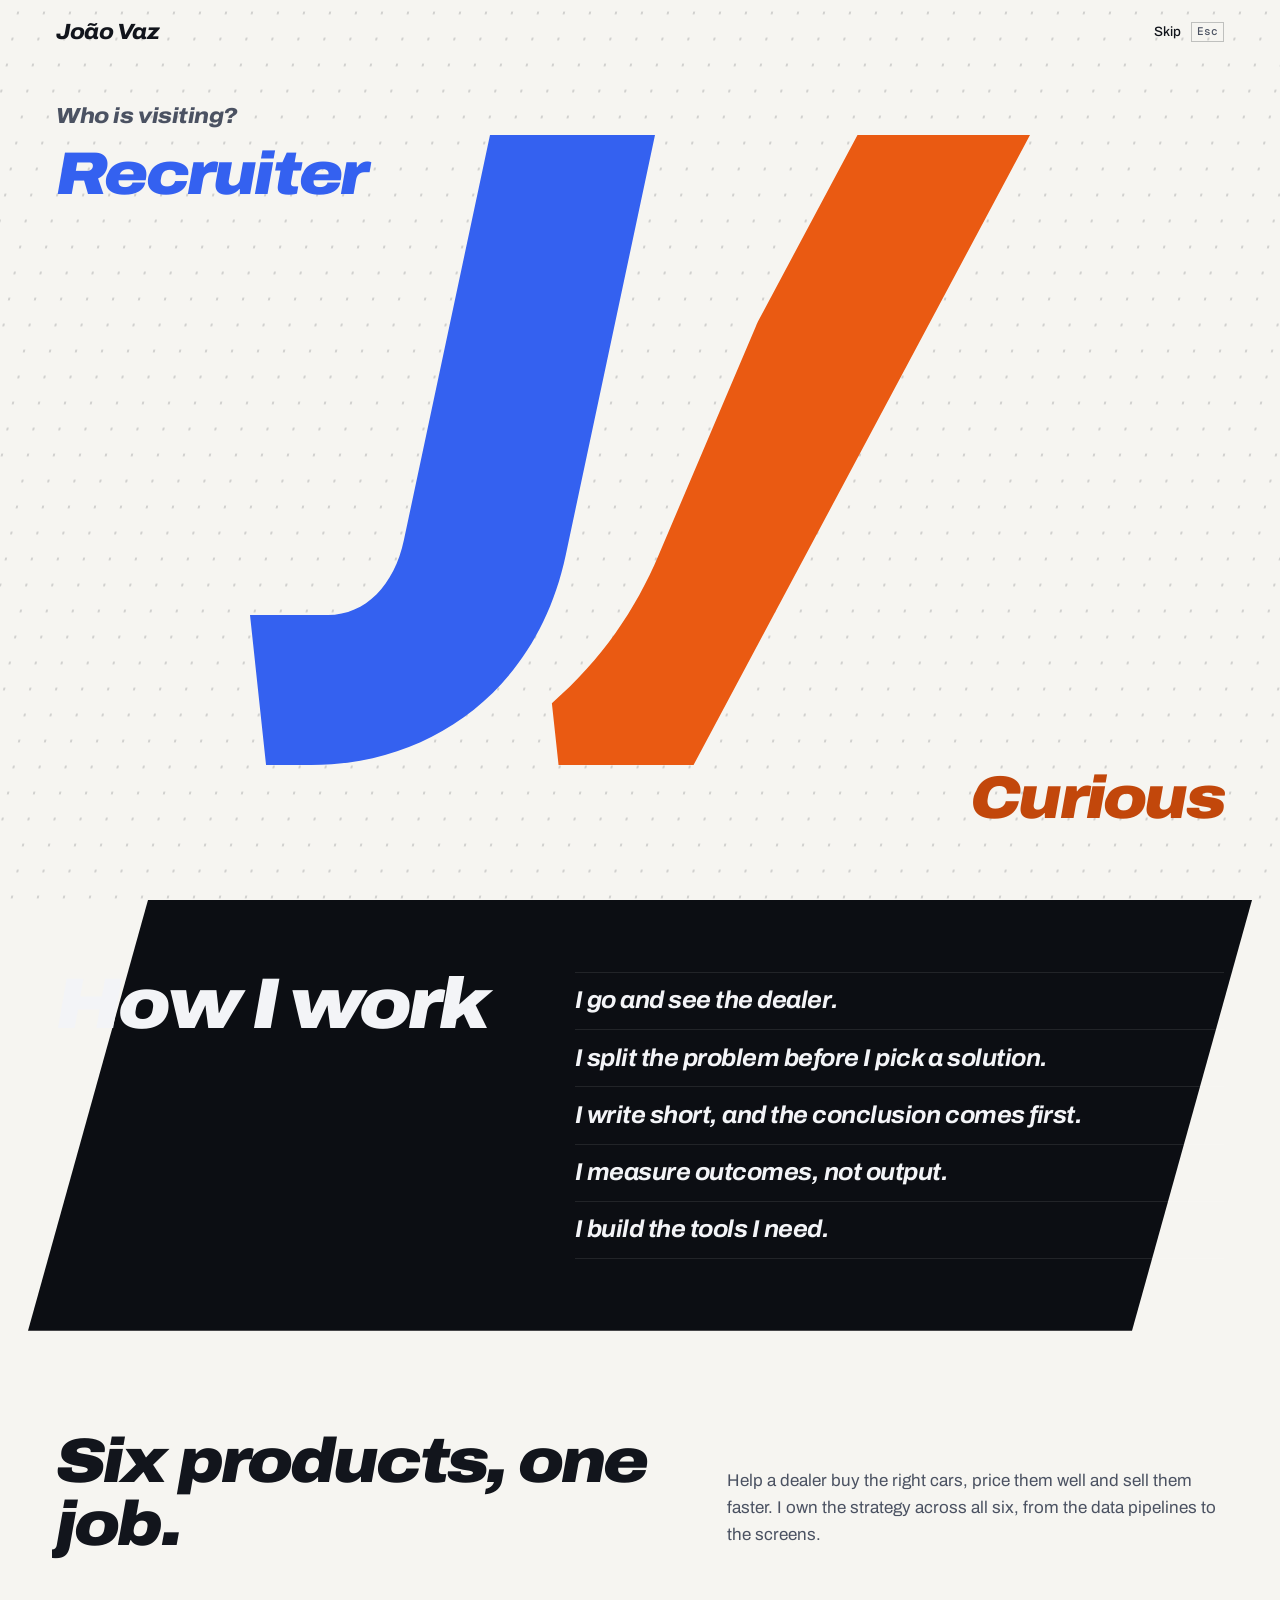
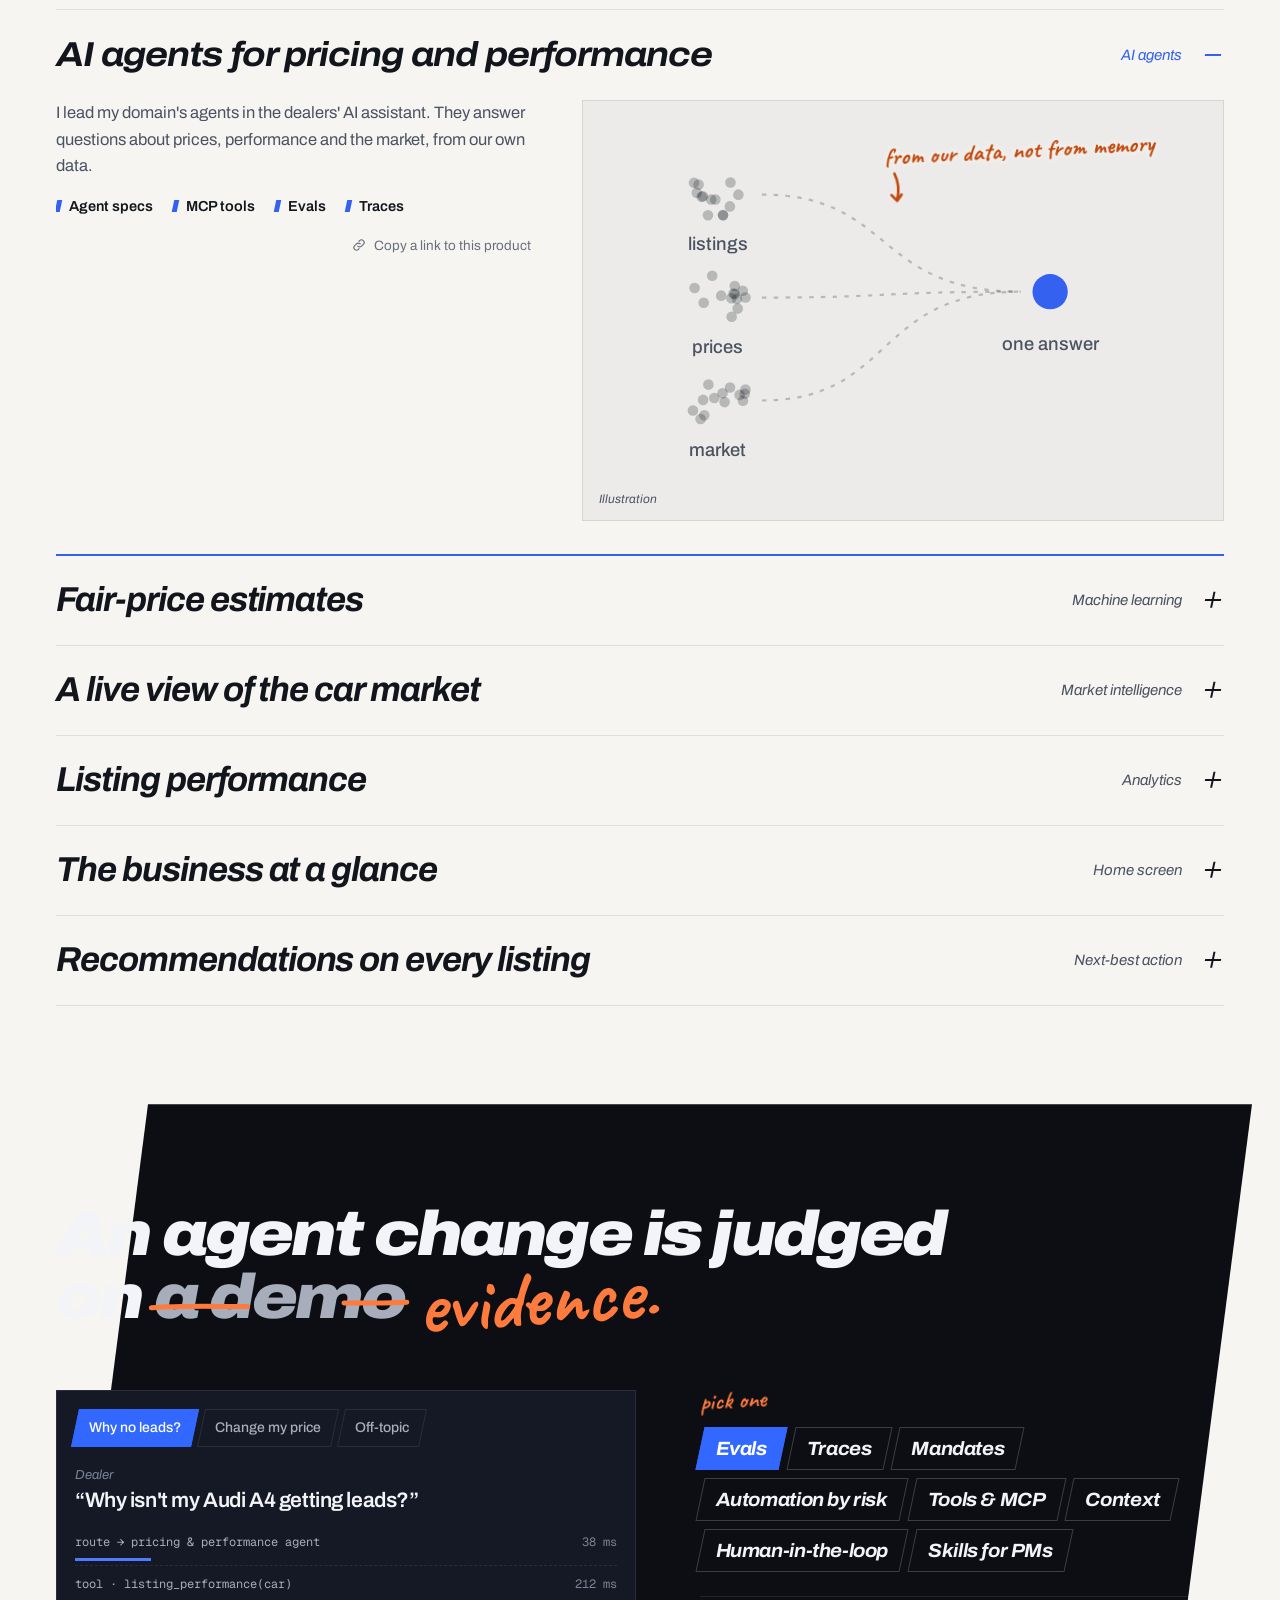
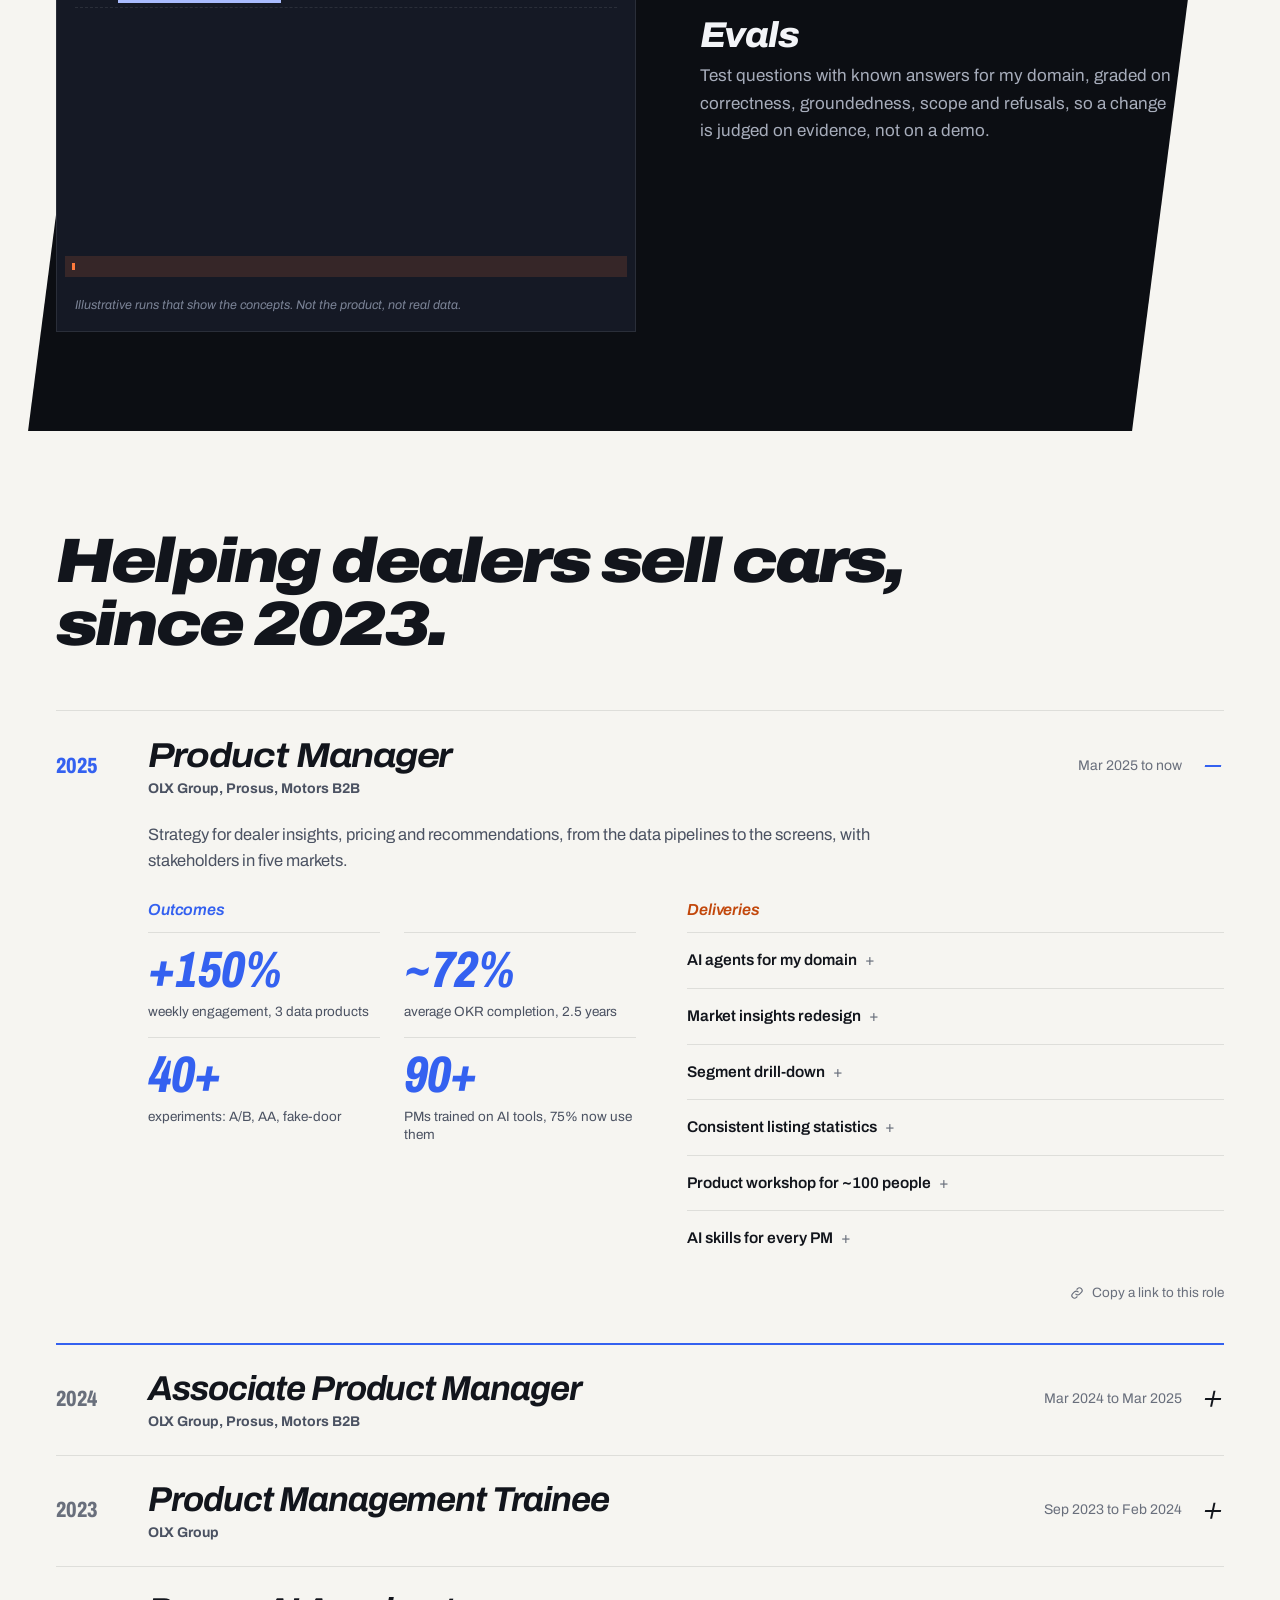
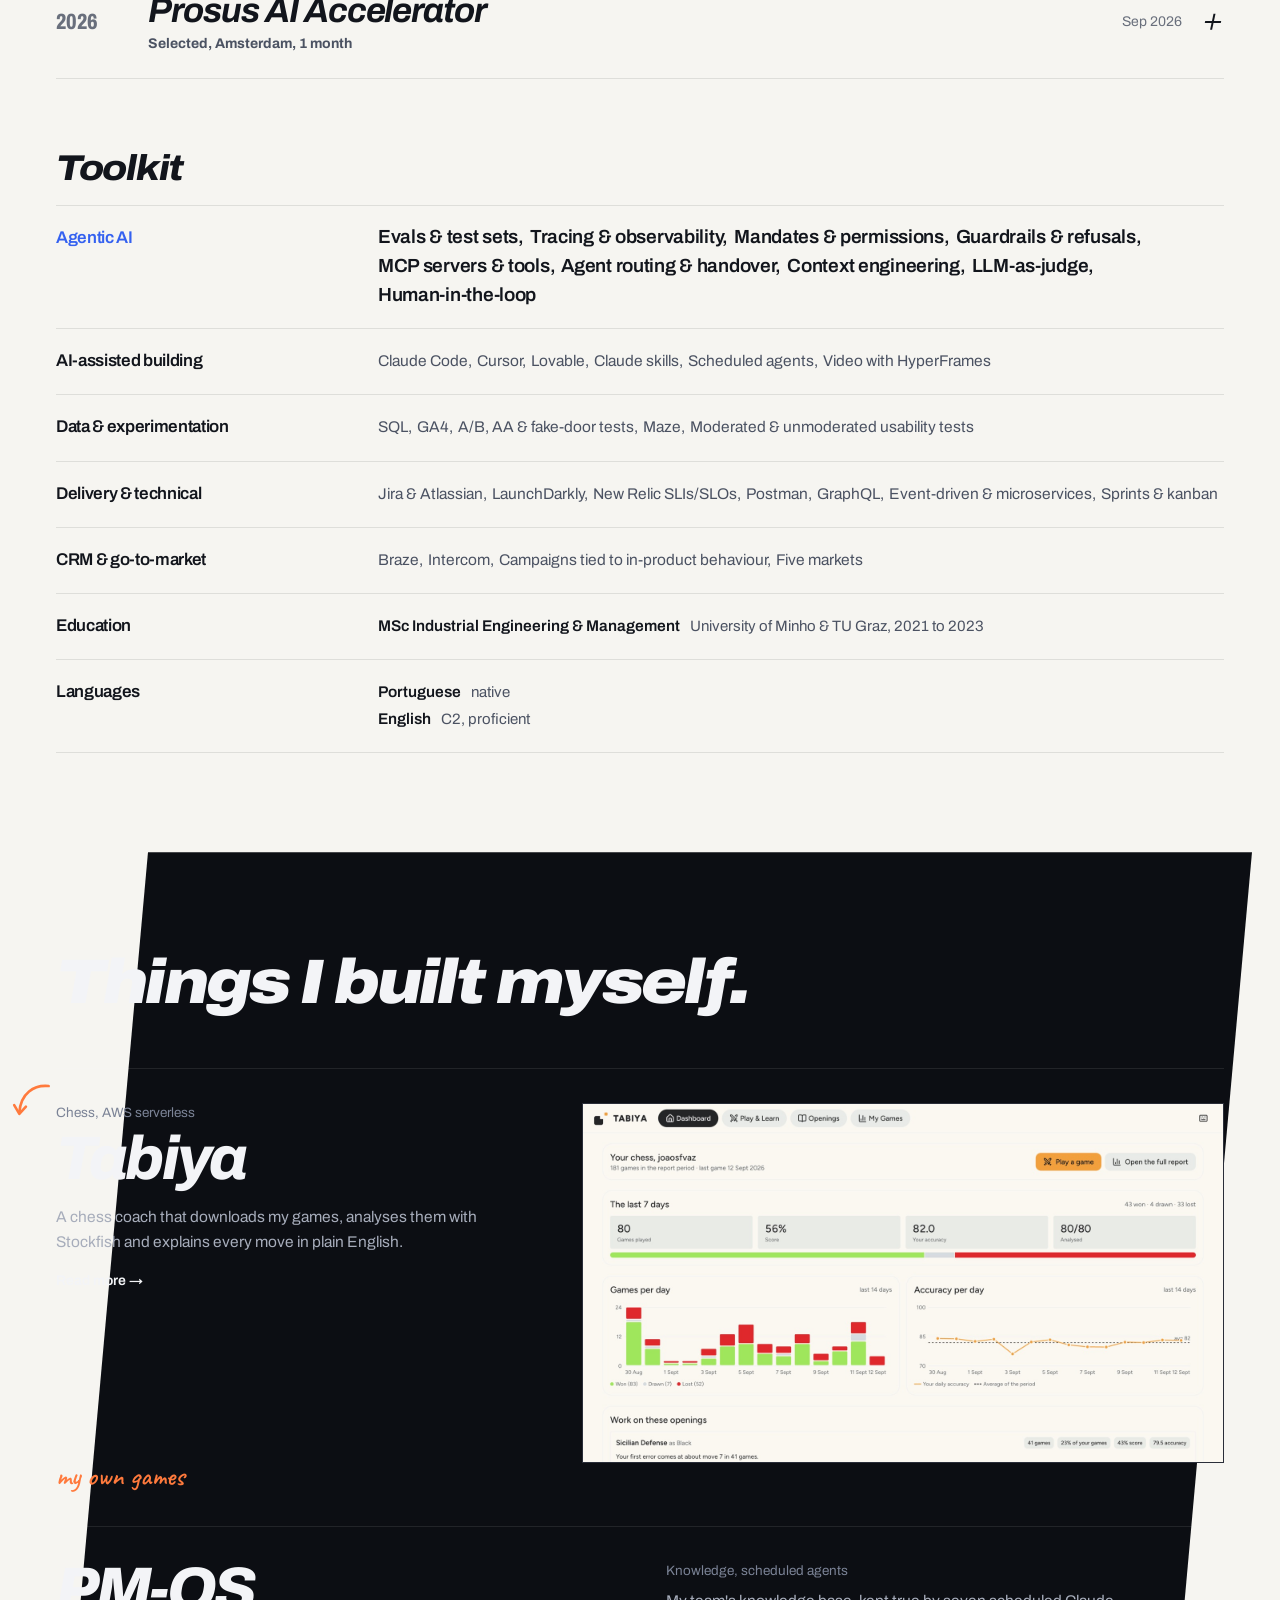
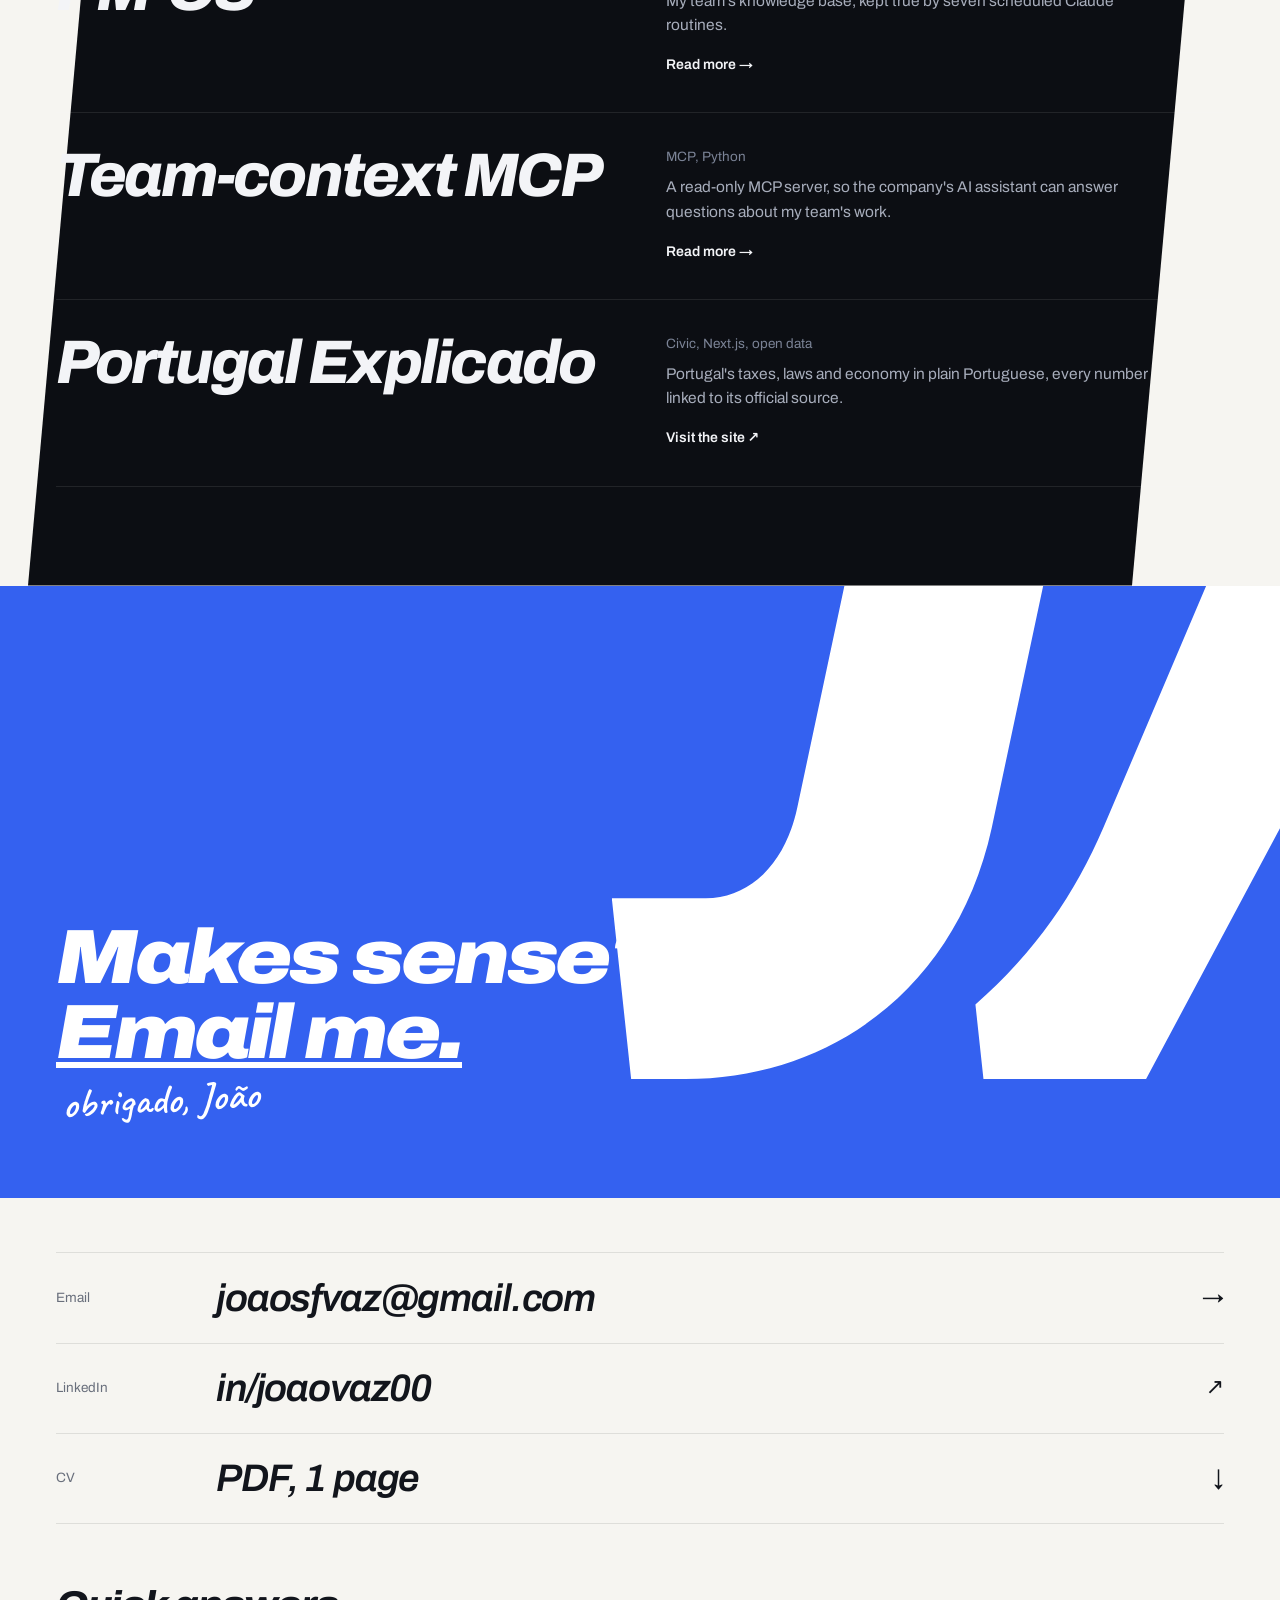
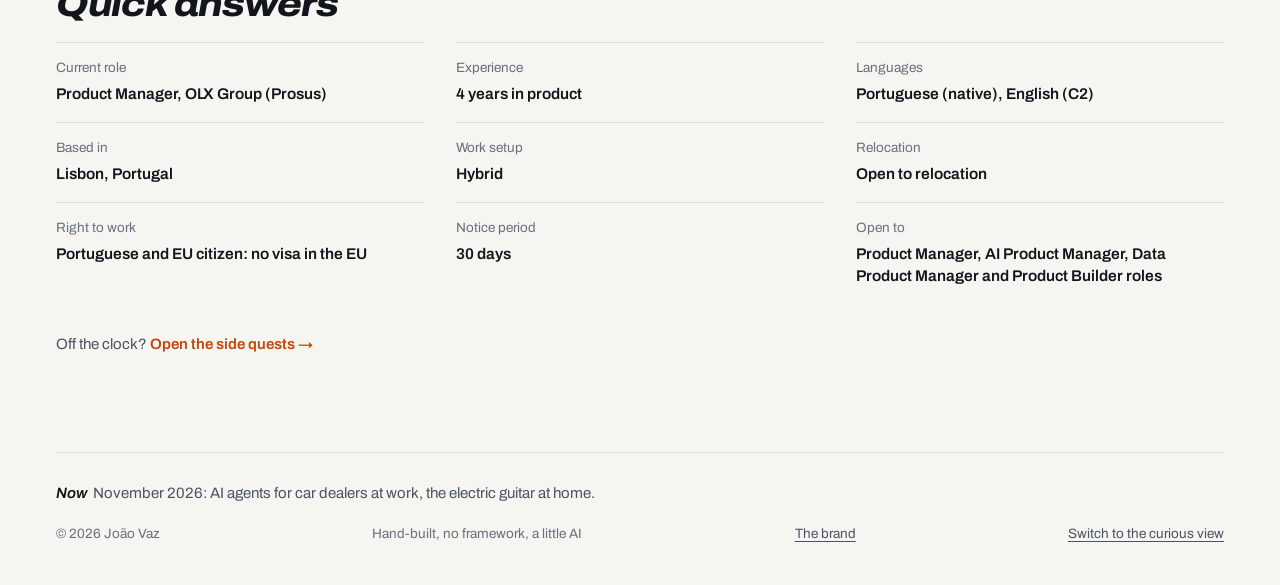
==== commit a403a615: "The mark flies to the bar, and the page moves by sections - The big mark shrinks into the small one " ====
--- a/index.html
+++ b/index.html
@@ -41,7 +41,7 @@
   <link rel="preconnect" href="https://fonts.googleapis.com" />
   <link rel="preconnect" href="https://fonts.gstatic.com" crossorigin />
   <link href="https://fonts.googleapis.com/css2?family=Archivo:ital,wdth,wght@0,62..125,100..900;1,62..125,100..900&family=Geist+Mono:wght@400;500&family=Caveat:wght@500..700&display=swap" rel="stylesheet" />
-  <link rel="stylesheet" href="/home.css?v=2026-11-02e" />
+  <link rel="stylesheet" href="/home.css?v=2026-11-02h" />
   <!-- Motion is opt-in: every animated state is gated on .js, so the page
        renders finished if the scripts never run. -->
   <script>
@@ -180,10 +180,12 @@
             <clipPath id="clip-j" clipPathUnits="objectBoundingBox"><path transform="scale(0.0096154 0.0119048) translate(-8.3 -8)" d="M40.3 8L62.3 8L50.4 64C46.57 82 32.44 92 16.44 92L10.44 92L8.3 72L18.7 72C23.7 72 27.55 68 28.82 62Z"/></clipPath>
             <clipPath id="clip-v" clipPathUnits="objectBoundingBox"><path transform="scale(0.0096154 0.0119048) translate(-8.3 -8)" d="M89.3 8L112.3 8L67.44 92L49.44 92L48.55 83.76C55.29 77.87 59.71 71.25 62.79 64L76.01 32.9Z"/></clipPath>
           </defs></svg>
-          <div class="hero__form hero__form--j"></div>
-          <div class="hero__form hero__form--v">
-            <img class="hero__mono" src="/assets/portrait.jpg" alt="Portrait of João Vaz with a Prosus AI Accelerator lanyard" width="1200" height="1600" fetchpriority="high" />
-            <span class="hero__colour" aria-hidden="true"><img src="/assets/portrait.jpg" alt="" width="1200" height="1600" /></span>
+          <div class="hero__mark">
+            <div class="hero__form hero__form--j"></div>
+            <div class="hero__form hero__form--v">
+              <img class="hero__mono" src="/assets/portrait.jpg" alt="Portrait of João Vaz with a Prosus AI Accelerator lanyard" width="1200" height="1600" fetchpriority="high" />
+              <span class="hero__colour" aria-hidden="true"><img src="/assets/portrait.jpg" alt="" width="1200" height="1600" /></span>
+            </div>
           </div>
         </figure>
       </div>
@@ -256,7 +258,7 @@
           <h2 class="rv">How <span class="nowrap">I work</span></h2>
         </header>
         <dl class="how__list">
-          <div class="how__row rv" data-ev="research b2b"><dt>I go and see the <span class="ring">dealer<svg class="mark" viewBox="0 0 200 80" preserveAspectRatio="none" aria-hidden="true"><path pathLength="1" d="M162 12C118 2 44 4 16 26C-6 44 26 72 96 74C160 76 198 58 192 34C186 14 140 6 92 8" /></svg></span>.</dt><dd>More than 75 interviews in three countries. A solution meets dealers before it goes into delivery.</dd></div>
+          <div class="how__row rv" data-ev="research b2b"><dt>I go and see the dealer.</dt><dd>More than 75 interviews in three countries. A solution meets dealers before it goes into delivery.</dd></div>
           <div class="how__row rv" data-ev="strategy research"><dt>I split the problem before I pick a solution.</dt><dd>By the job the user is trying to do, with more than one end state on the table.</dd></div>
           <div class="how__row rv" data-ev="strategy stakeholders"><dt>I write short, and the conclusion comes first.</dt><dd>Each option sized, each choice with its reason, and tickets that anyone can test.</dd></div>
           <div class="how__row rv" data-ev="leading strategy delivery"><dt>I measure outcomes, not output.</dt><dd>A key result says what changed for the dealer, not what we shipped.</dd></div>
@@ -936,9 +938,9 @@
     <span class="eggs" data-eggs hidden>Easter eggs found: <b>0</b> / 4</span>
   </footer>
 
-  <script src="/js/scroll.js?v=2026-11-02e"></script>
-  <script src="/js/home.js?v=2026-11-02e"></script>
-  <script src="/js/game.js?v=2026-11-02e"></script>
-  <script src="/js/recruiter.js?v=2026-11-02e"></script>
+  <script src="/js/scroll.js?v=2026-11-02h"></script>
+  <script src="/js/home.js?v=2026-11-02h"></script>
+  <script src="/js/game.js?v=2026-11-02h"></script>
+  <script src="/js/recruiter.js?v=2026-11-02h"></script>
 </body>
 </html>
--- a/home.css
+++ b/home.css
@@ -8,7 +8,7 @@
    A project page swaps --accent (and --accent-2 where its brand needs
    it); nothing else changes.
    The movement lives in a few places on purpose — the dot field in the
-   hero, the name and the photo arriving, the word strip, the bands
+   hero, the mark and its flight to the bar, the word strip, the bands
    opening, the accordions and the playable trace.
    Every animated state is gated on `.js`, so the document renders
    finished when the scripts do not run.
@@ -243,11 +243,15 @@
 /* At the top of the home page the bar holds only the name, which view this
    is and the way to get in touch: the big mark is right below it. The rest
    arrives with the scroll, or sooner under the pointer or the keyboard. */
-.bar .jv { width: 29.7px; transition: fill 0.2s ease, width 0.35s var(--ease), margin 0.35s var(--ease), opacity 0.2s ease; }
+.bar .jv { width: 29.7px; transition: fill 0.2s ease; }
 .bar :is(.bar__links, .bar__icon) { transition: opacity 0.3s ease, color 0.2s ease; }
 @media screen {
   .js .bar.is-top .jv { width: 0; margin-right: -10px; opacity: 0; }
   .js .bar.is-top .bar__name .wordmark { display: block; }
+  /* with the flight the small mark's place opens as the big one arrives
+     (--slot), and it shows once the big one has landed on it */
+  .js .bar.has-flight .jv { width: calc(var(--slot, 0) * 29.7px); margin-right: calc((var(--slot, 0) - 1) * 10px); opacity: 1; visibility: hidden; }
+  .js .bar.has-flight.is-landed .jv { visibility: visible; }
   .js .bar.is-top:not(:hover, :focus-within) :is(.bar__links, .bar__icon) { opacity: 0; }
 }
 .bar__links { display: flex; gap: 28px; margin-left: auto; font-size: 14px; color: var(--dim); }
@@ -320,7 +324,7 @@
    it. A wide screen only; smaller ones stack (see the end of this block) */
 .hero { position: relative; }
 .hero__field { position: absolute; inset: 0; width: 100%; height: 100%; z-index: 0; pointer-events: none; }
-.hero__grid { position: relative; z-index: 1; }
+.hero__grid { position: relative; }
 @media screen {
   .hero {
     /* the strip's type and padding, so its top edge meets the fold's rule */
@@ -331,7 +335,7 @@
     padding-top: 64px;
     overflow: clip;
   }
-  .hero__grid { height: var(--mh); min-height: 420px; overflow: clip; }
+  .hero__grid { height: var(--mh); min-height: 420px; }
   .hero__copy {
     position: absolute;
     inset: 0;
@@ -405,12 +409,25 @@
     position: absolute;
     right: var(--gut);
     bottom: 0;
-    z-index: 1;
     width: var(--mw);
     height: calc(var(--mw) * 84 / 104);
     margin: 0;
   }
-  .hero__form { position: absolute; inset: 0; overflow: hidden; isolation: isolate; background: var(--form); }
+  /* the figure keeps the mark's place on the page; the mark itself can leave
+     it. With the script it is fixed to the window and flies to the bar as the
+     page scrolls (js/home.js), so it stays above the bar and everything else */
+  .hero__mark { position: absolute; inset: 0; overflow: clip; }
+  .hero__mark.is-flying { position: fixed; inset: auto; left: 0; top: 0; z-index: 60; transform-origin: 0 0; will-change: transform; }
+  .hero__mark.is-flying:not(.is-home) * { pointer-events: none; }
+  /* on the way, the print fades (--pr) and the colour turns to the colour of
+     the text (--t), which is the colour of the small mark in the bar */
+  .hero__form {
+    position: absolute;
+    inset: 0;
+    overflow: hidden;
+    isolation: isolate;
+    background: color-mix(in srgb, var(--ink) calc(var(--t, 0) * 100%), var(--form));
+  }
   .hero__form--j { clip-path: url(#clip-j); }
   .hero__form--v { clip-path: url(#clip-v); }
   /* the face sits in the wide top of the V; from the collar down the
@@ -422,7 +439,7 @@
     width: 57%;
     max-width: none;
     height: auto;
-    translate: 0 var(--py, 0px);
+    opacity: var(--pr, 1);
     -webkit-mask-image: linear-gradient(#000 43%, transparent 58%);
     mask-image: linear-gradient(#000 43%, transparent 58%);
   }
@@ -432,11 +449,10 @@
   :root[data-theme="light"] .hero__mono { filter: grayscale(1) contrast(1.38) brightness(0.8); }
   .hero__colour { position: absolute; inset: 0; opacity: 0; transition: opacity 0.5s ease; }
   @media (hover: hover) { .hero__form--v:hover .hero__colour { opacity: 1; } }
-  /* they arrive from above and from below, each along its own lean, and
-     lock. After that the script moves them apart as the page scrolls */
+  /* they arrive from above and from below, each along its own lean, and lock */
   .js .hero__form--j { translate: 18% -105%; }
   .js .hero__form--v { translate: -45% 105%; }
-  .js .hero__photo.is-in .hero__form { translate: var(--fx, 0px) var(--fy, 0px); transition: translate 1.3s var(--ease) 0.1s; }
+  .js .hero__photo.is-in .hero__form { translate: 0 0; transition: translate 1.3s var(--ease) 0.1s; }
   .js .hero__photo.is-in.is-settled .hero__form { transition: none; }
 }
 @media screen and (max-width: 999px), screen and (max-aspect-ratio: 1 / 1) {
@@ -604,41 +620,32 @@
    the list runs past it. A habit lights from grey to ink as it reaches
    the reading line (js/home.js), and a short rule in the accent draws
    over it; without the script they are all lit */
+.section.how { padding-block: clamp(44px, 8vh, 76px); }
 .how__grid {
   display: grid;
-  grid-template-columns: minmax(0, 0.75fr) minmax(0, 1.25fr);
-  column-gap: clamp(32px, 6vw, 96px);
+  grid-template-columns: minmax(0, 0.7fr) minmax(0, 1fr);
+  gap: clamp(28px, 5vw, 72px);
   align-items: start;
 }
-.how__head { position: sticky; top: 112px; margin-bottom: 0; }
-.how__head h2 { font-stretch: 112%; font-size: clamp(52px, 7.4vw, 112px); line-height: 0.9; letter-spacing: -0.05em; max-width: 5em; }
+.how__head { margin-bottom: 0; }
+.how__head h2 { font-stretch: 112%; font-size: clamp(44px, 5.6vw, 84px); line-height: 0.92; letter-spacing: -0.05em; }
 .how__list { border-top: 1px solid var(--line); }
-.how__row { position: relative; padding: 30px 0 32px; border-bottom: 1px solid var(--line); }
-.how__row::before {
-  content: "";
-  position: absolute; left: 0; top: -1px;
-  width: 72px; height: 2px;
-  background: var(--c);
-  transform: scaleX(0); transform-origin: 0 50%;
-  transition: transform 0.7s var(--ease);
-}
+.how__row { padding: clamp(10px, 1.5vh, 14px) 0; border-bottom: 1px solid var(--line); }
 .how__row dt {
-  margin-bottom: 10px;
   font-family: var(--display);
-  font-weight: 800;
+  font-weight: 700;
   font-stretch: 104%;
-  font-size: clamp(24px, 2.5vw, 36px);
-  line-height: 1.08;
-  letter-spacing: -0.03em;
-  transition: color 0.5s ease;
-}
-.how__row dd { max-width: 36em; font-size: 16px; color: var(--dim); }
-.js .how__row:not(.is-lit) dt { color: var(--dim); }
-.how__row.is-lit::before, html:not(.js) .how__row::before { transform: none; }
+  font-size: clamp(19px, 1.9vw, 26px);
+  line-height: 1.2;
+  letter-spacing: -0.02em;
+}
+/* on screen a habit is one line; the longer line stays for paper and for
+   the skill finder, which reads it from here */
+@media screen { .how__row dd { display: none; } }
 
 /* ---------- Marker ---------- */
 /* a second hand on the page: a few notes in a marker script and strokes
-   drawn on as their part arrives (an arrow, a strike-through, a ring),
+   drawn on as their part arrives (an arrow, a strike-through),
    all in the second colour. A handful on purpose, so each one is found */
 .note {
   font-family: var(--script);
@@ -651,7 +658,7 @@
 .mark { display: block; overflow: visible; fill: none; stroke: currentColor; stroke-width: 2.6; stroke-linecap: round; stroke-linejoin: round; }
 .mark path { stroke-dasharray: 1 1; vector-effect: non-scaling-stroke; }
 .js .mark path { stroke-dashoffset: 1; }
-.js :is(.h-split.is-in .strike, .how__row.is-lit .ring, .project.is-in .project__note, .acc__item.is-open.is-in .viz__note) .mark path {
+.js :is(.h-split.is-in .strike, .project.is-in .project__note, .acc__item.is-open.is-in .viz__note) .mark path {
   stroke-dashoffset: 0;
   transition: stroke-dashoffset 0.7s var(--ease) var(--md, 0.5s);
 }
@@ -678,23 +685,6 @@
 .scrawl .w { padding: 0.12em 0.06em 0.22em; margin: -0.12em -0.06em -0.22em; }
 .js .h-split.is-in .scrawl .w > span { transition-delay: 1.15s; }
 
-/* How I work: the dealer gets a ring as its habit lights up */
-.ring { position: relative; white-space: nowrap; }
-.ring { margin-left: 0.06em; }
-.ring .mark { position: absolute; left: -0.16em; top: -0.2em; width: calc(100% + 0.34em); height: calc(100% + 0.4em); color: var(--accent-2); pointer-events: none; }
-.ring .mark path { stroke-width: 3; --md: 0.35s; }
-
-/* Projects: a note over the corner of the lead project's screen */
-.project__note {
-  grid-area: shot;
-  justify-self: end;
-  align-self: start;
-  position: relative;
-  z-index: 2;
-  translate: 6px -36px;
-  rotate: 5deg;
-  pointer-events: none;
-}
 .project__note .mark { position: absolute; left: -44px; top: 12px; width: 44px; height: 38px; }
 
 /* Contact: a sign-off under the heading */
@@ -2171,7 +2161,7 @@
 }
 @media (max-width: 900px) {
   .how__grid { grid-template-columns: minmax(0, 1fr); }
-  .how__head { position: static; margin-bottom: clamp(28px, 5vh, 44px); }
+  .how__head { margin-bottom: 4px; }
 }
 @media (max-width: 767px) {
   body { padding-bottom: 88px; }
@@ -2290,6 +2280,9 @@
   /* the bar keeps the mark and the view switch; my name is in the hero
      and Contact is in the dock */
   .bar__name .wordmark { display: none; }
+  /* here the mark takes the name's place: the name fades as the mark lands */
+  .js .bar.has-flight:not(.is-landed) .jv { width: 0; margin-right: -10px; }
+  .js .bar.has-flight:not(.is-landed) .bar__name .wordmark { display: block; opacity: calc(1 - var(--slot, 0)); }
   .bar__end > .btn { display: none; }
   .mode-switch a { padding: 6px 8px; font-size: 12.5px; }
   .foot__mode { padding: 12px 0; }
@@ -2424,7 +2417,6 @@
   .how__grid { display: block; }
   .how__list { display: grid; grid-template-columns: repeat(2, minmax(0, 1fr)); column-gap: 14pt; border-top: 0; }
   .how__row { padding: 4pt 0; border-bottom: 0; break-inside: avoid; }
-  .how__row::before { display: none; }
   .how__row dt { font-size: 9.5pt; margin-bottom: 2pt; color: var(--ink) !important; }
   .how__row dd { font-size: 8pt; }
   .ai { display: block; }
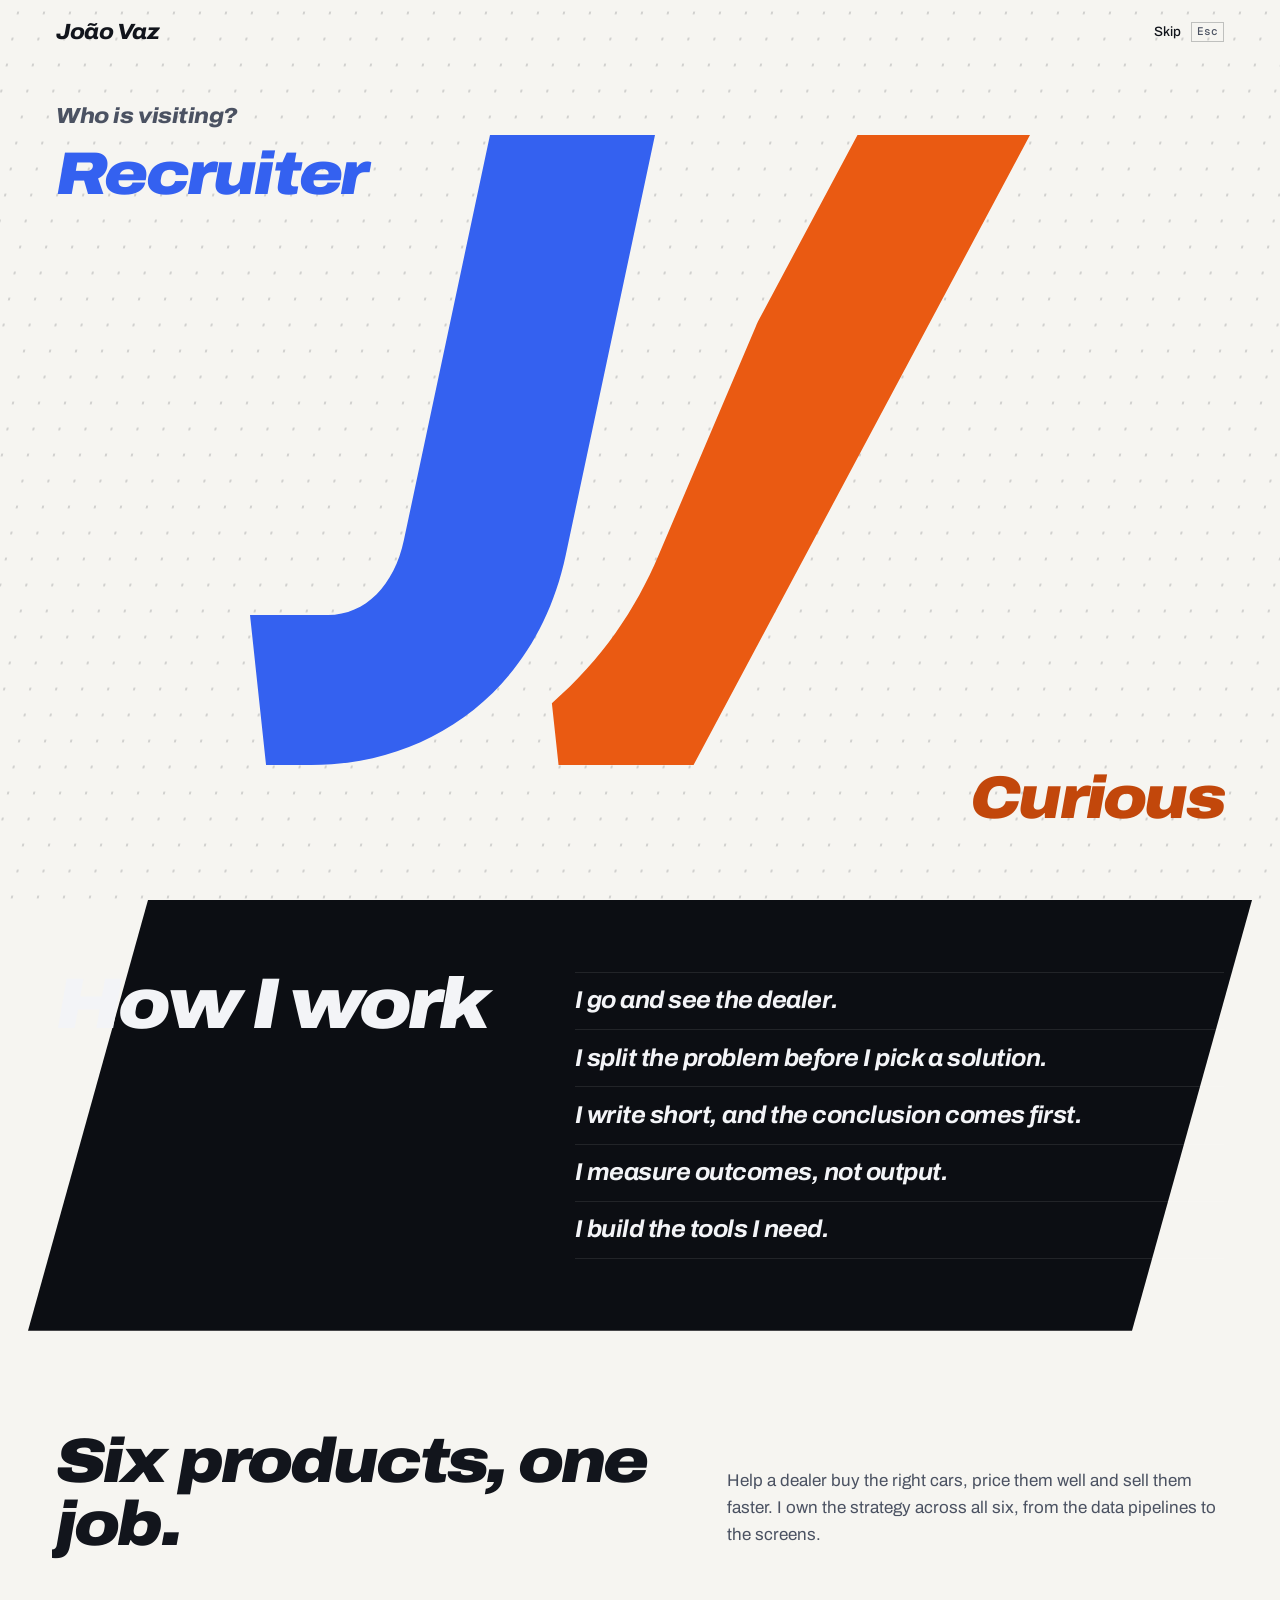
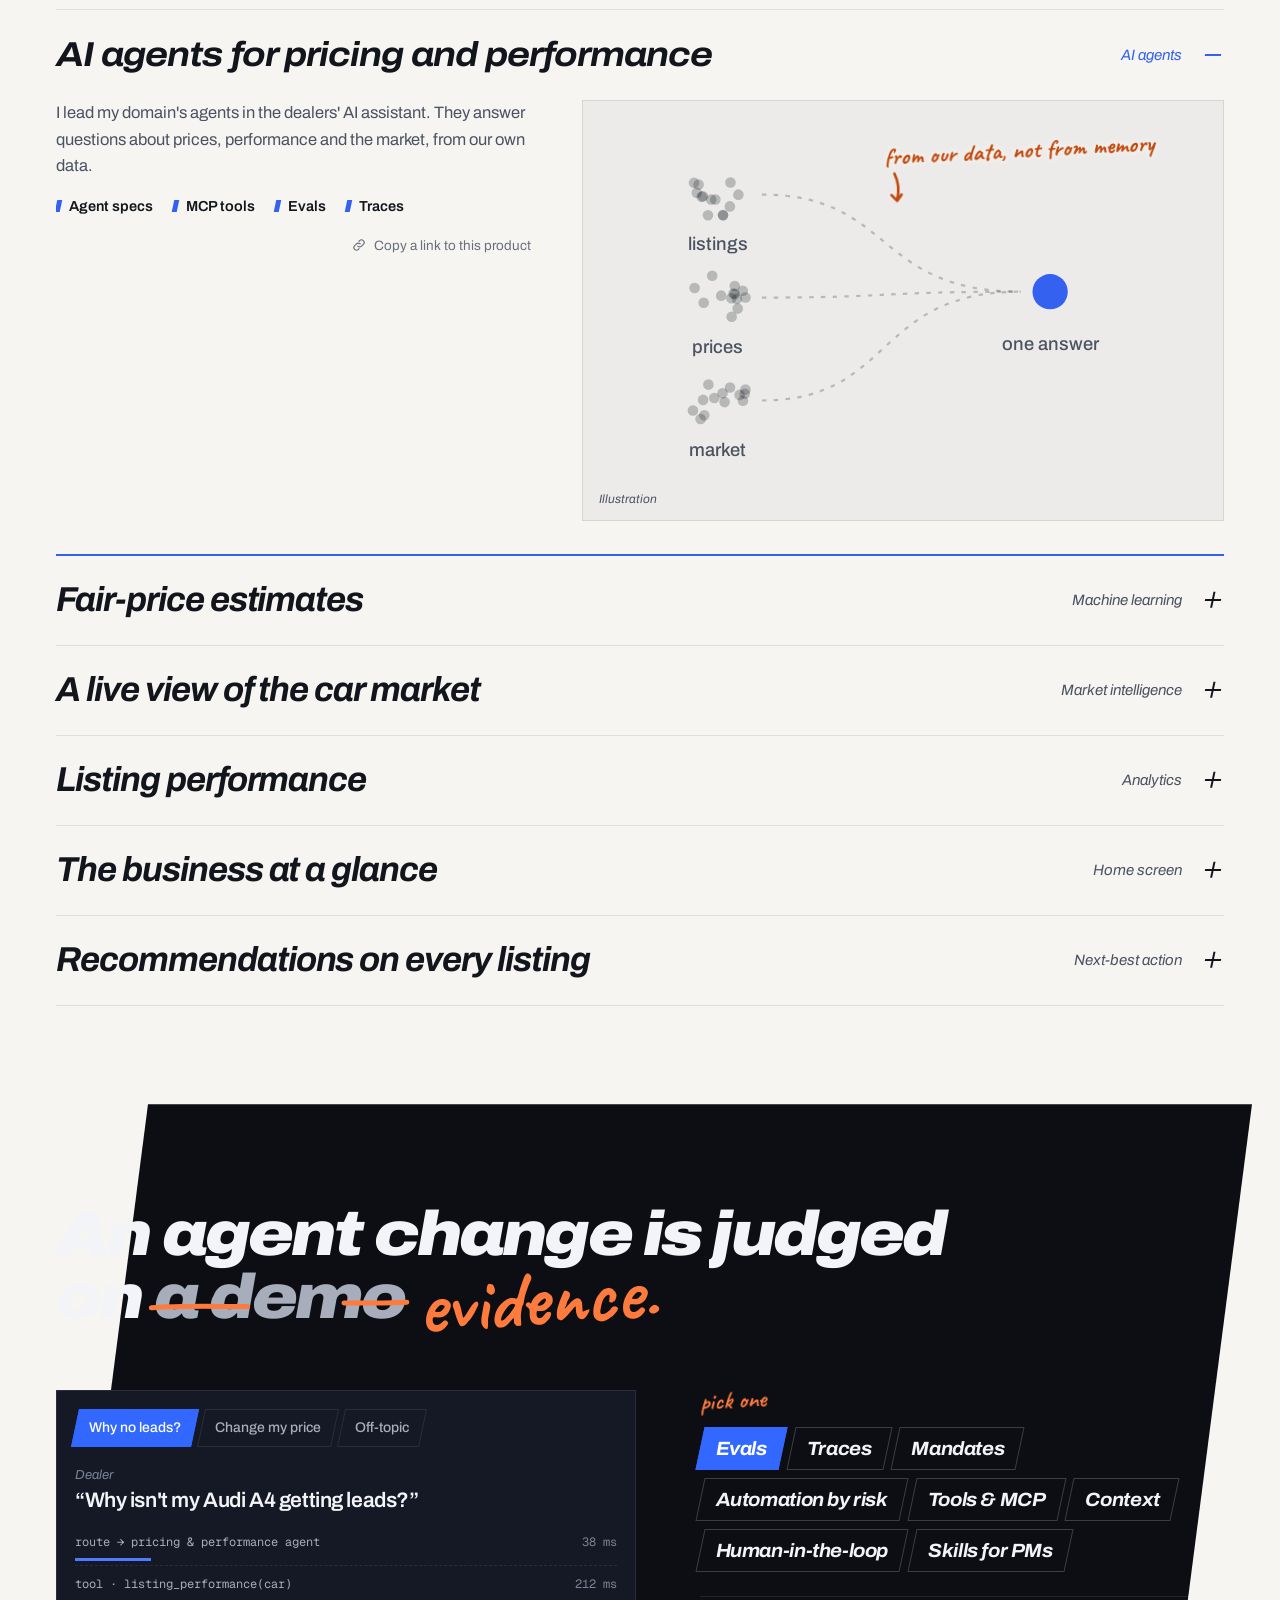
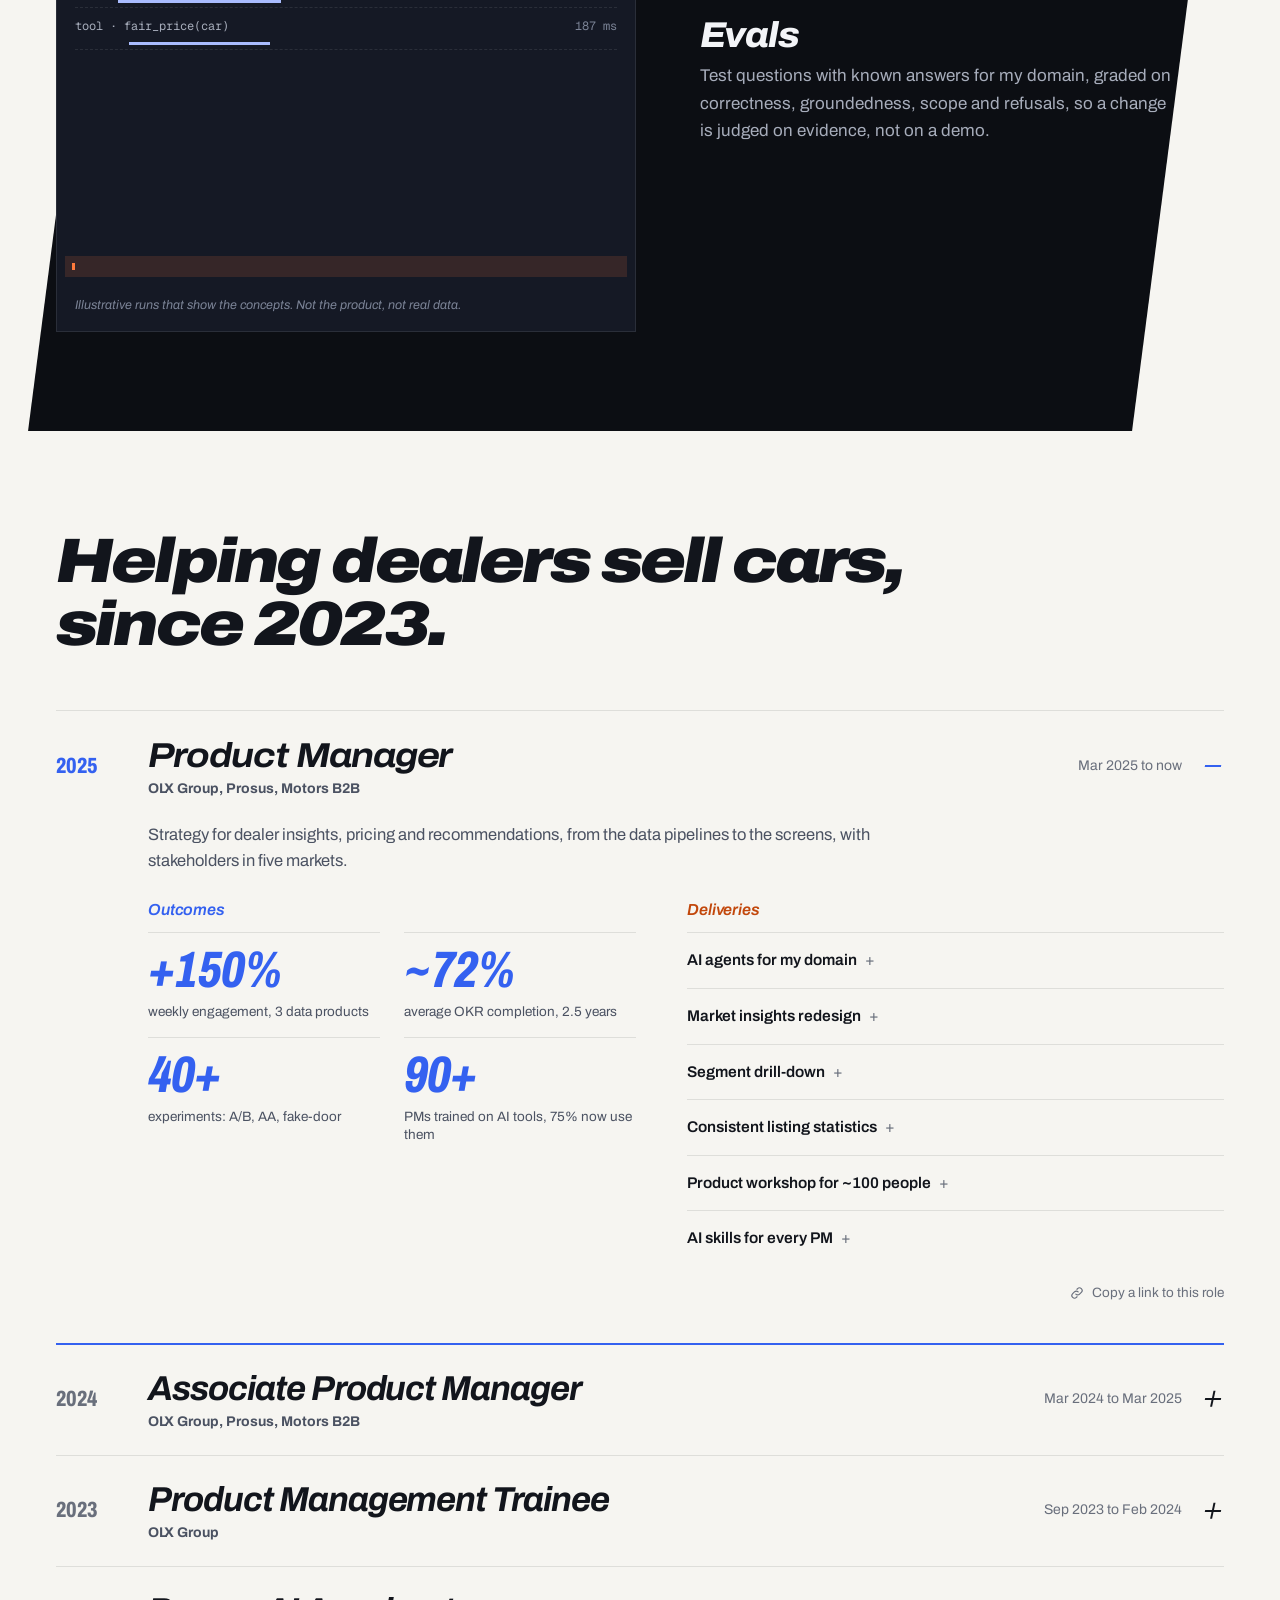
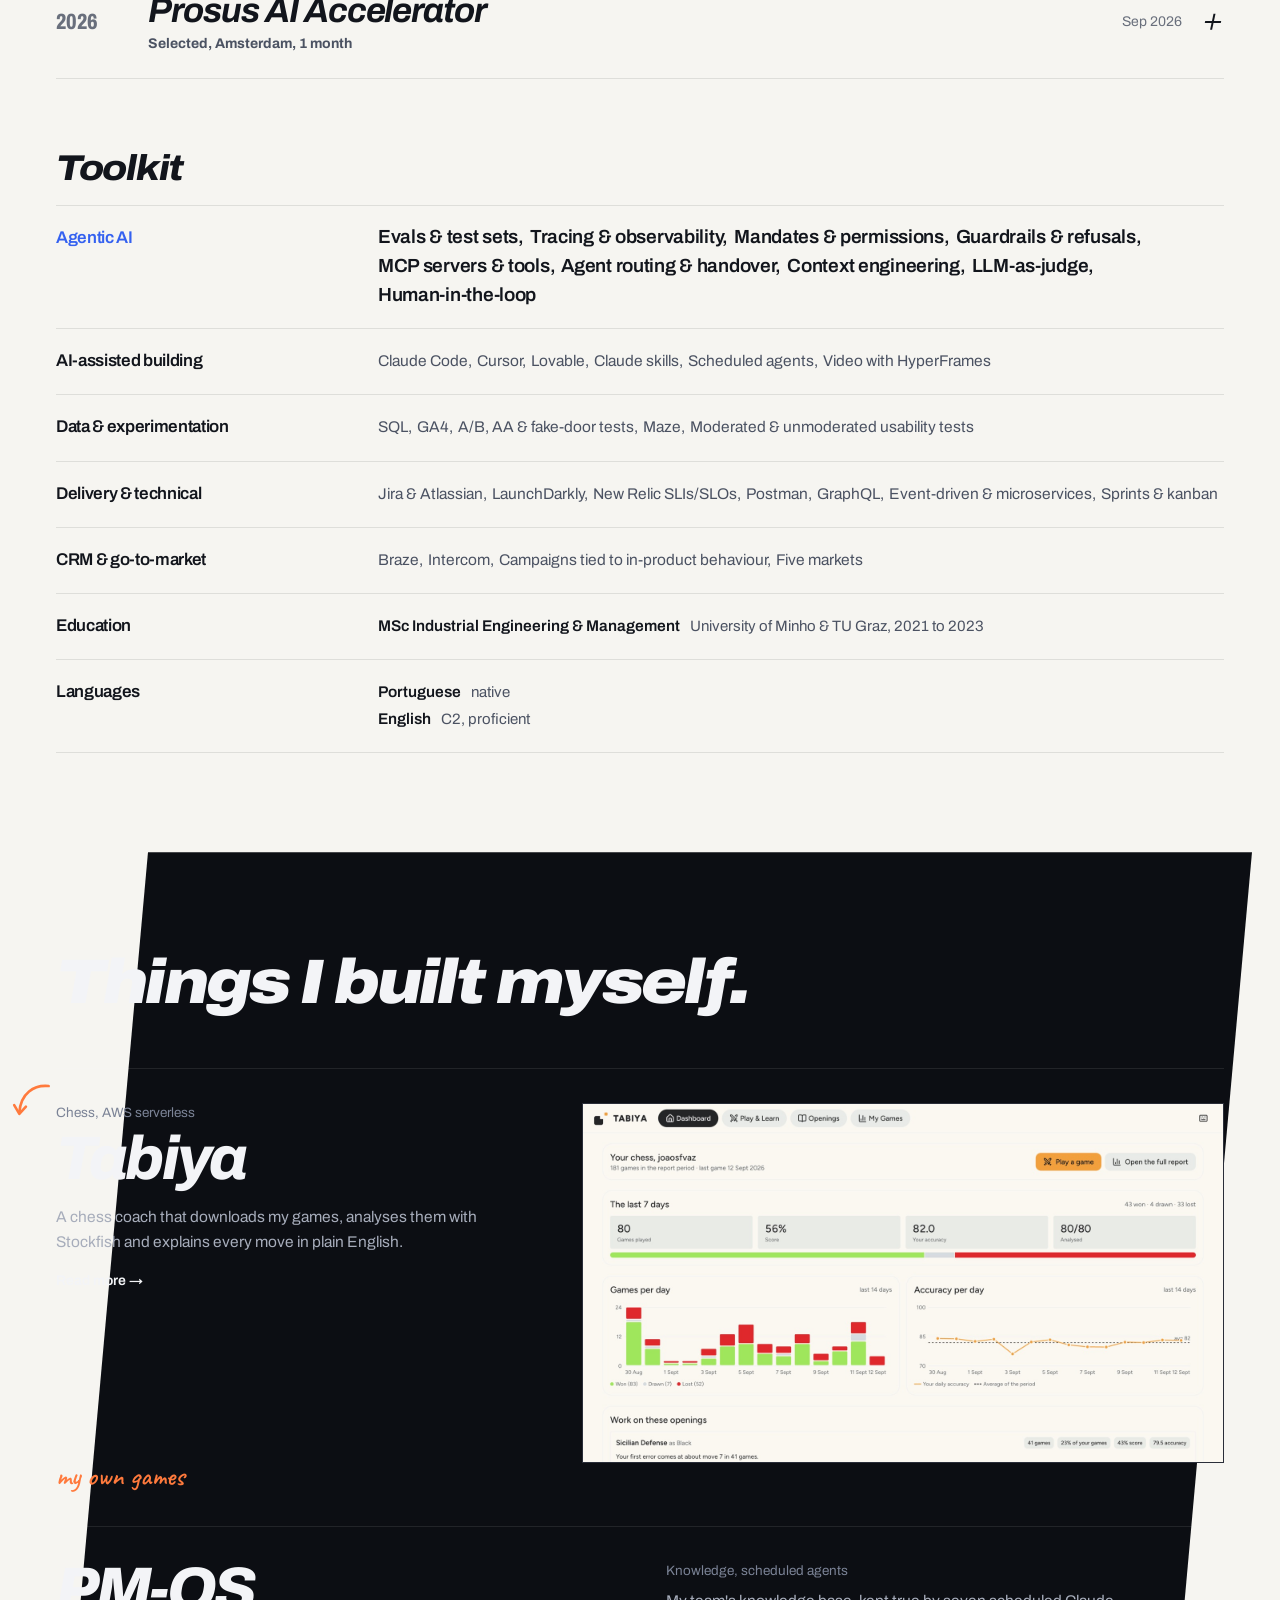
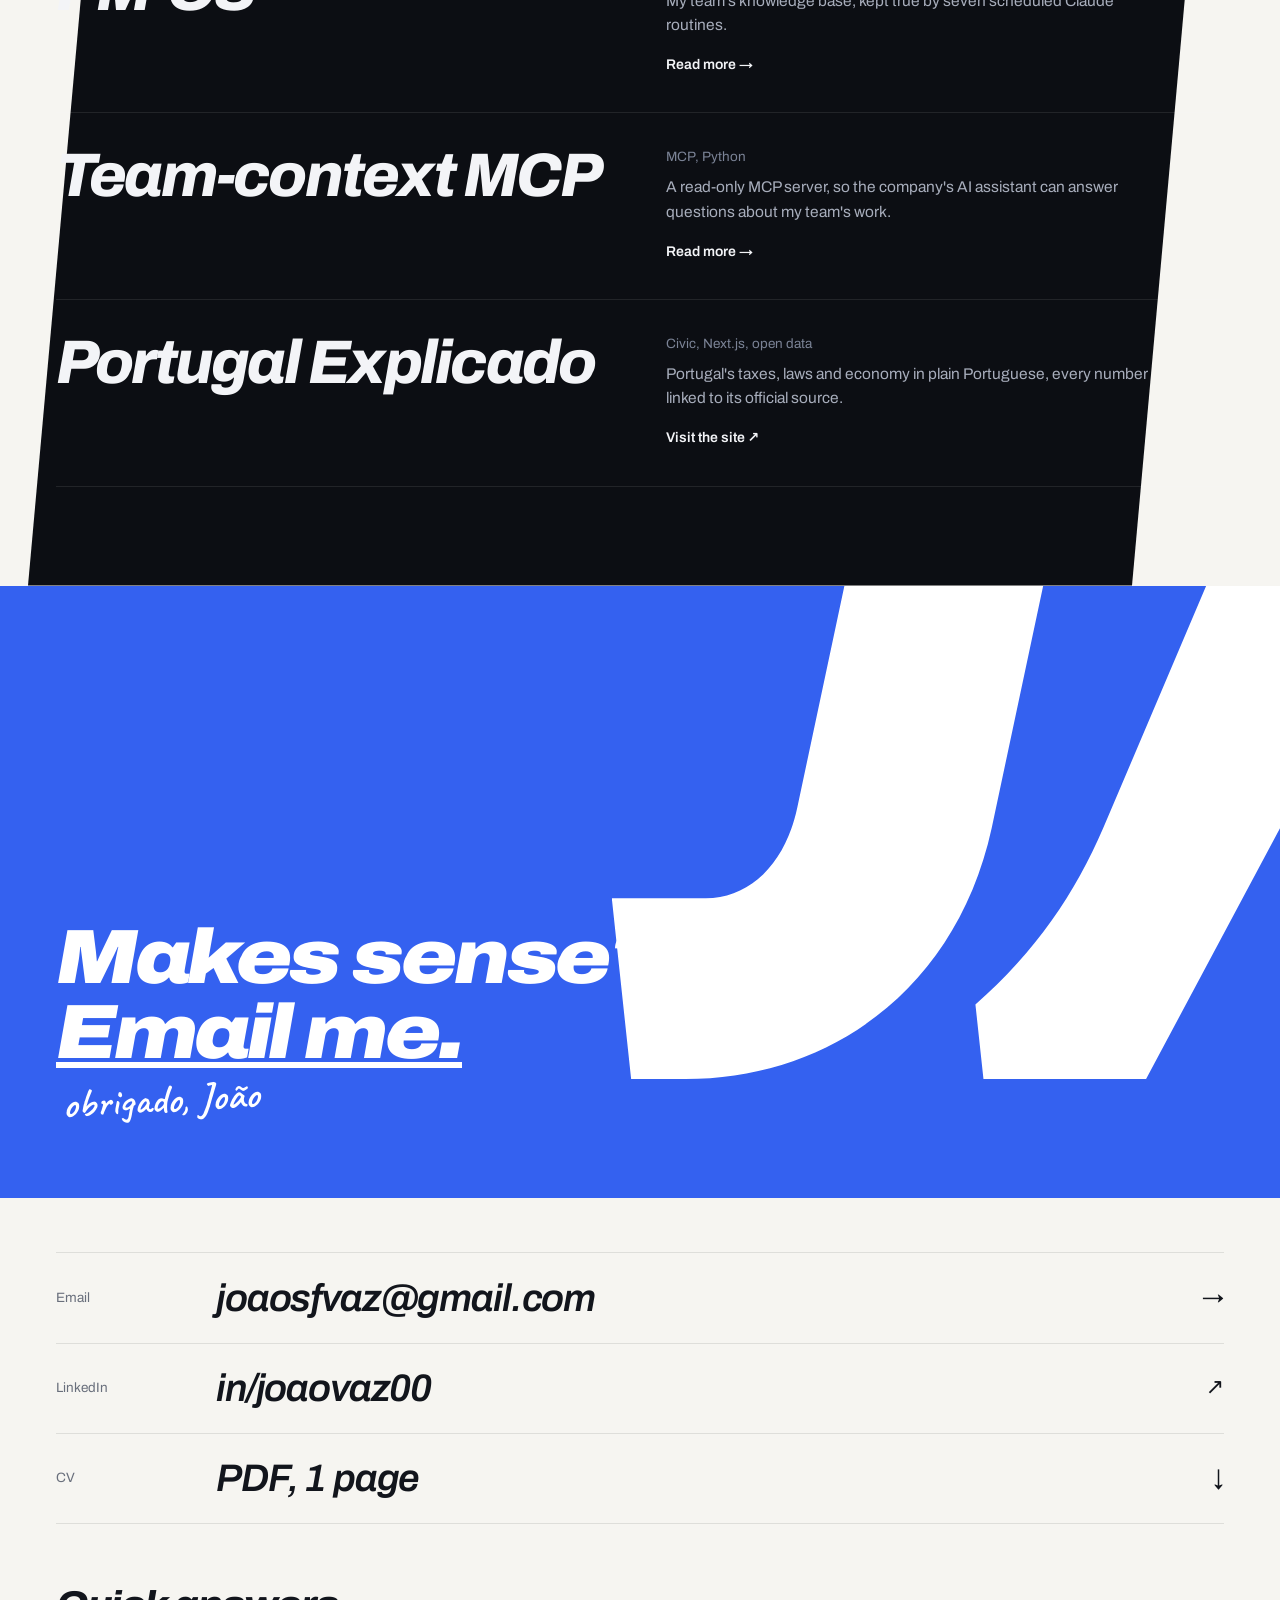
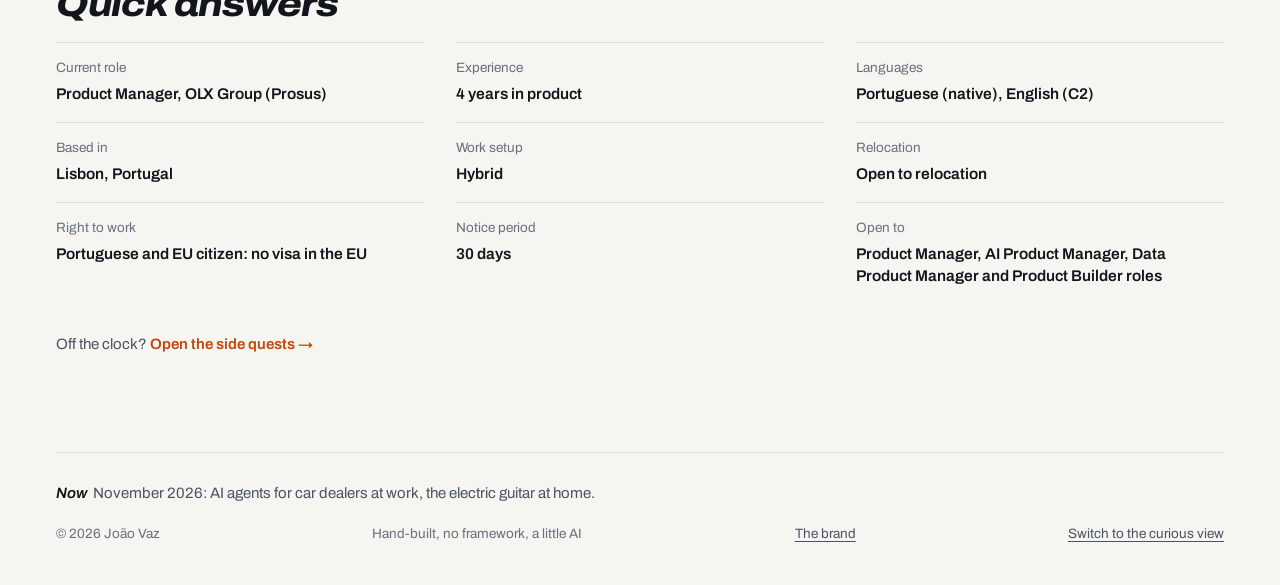
==== commit fb63234f: "One smooth motion per section, and a blue favicon The page no longer stops and then moves again by i" ====
--- a/index.html
+++ b/index.html
@@ -8,9 +8,9 @@
   <link rel="canonical" href="https://joao-vaz.com/" />
   <!-- icons: the JV monogram, as SVG for modern browsers, PNG and ICO for
        the rest, and full-bleed squares for phones' home screens -->
-  <link rel="icon" href="/favicon.svg" type="image/svg+xml" />
-  <link rel="icon" href="/assets/brand/favicon-32.png" type="image/png" sizes="32x32" />
-  <link rel="apple-touch-icon" href="/apple-touch-icon.png" />
+  <link rel="icon" href="/favicon.svg?v=2026-11-02i" type="image/svg+xml" />
+  <link rel="icon" href="/assets/brand/favicon-32.png?v=2026-11-02i" type="image/png" sizes="32x32" />
+  <link rel="apple-touch-icon" href="/apple-touch-icon.png?v=2026-11-02i" />
   <link rel="manifest" href="/site.webmanifest" />
   <!-- the card a link preview shows -->
   <meta property="og:type" content="website" />
@@ -41,7 +41,7 @@
   <link rel="preconnect" href="https://fonts.googleapis.com" />
   <link rel="preconnect" href="https://fonts.gstatic.com" crossorigin />
   <link href="https://fonts.googleapis.com/css2?family=Archivo:ital,wdth,wght@0,62..125,100..900;1,62..125,100..900&family=Geist+Mono:wght@400;500&family=Caveat:wght@500..700&display=swap" rel="stylesheet" />
-  <link rel="stylesheet" href="/home.css?v=2026-11-02h" />
+  <link rel="stylesheet" href="/home.css?v=2026-11-02i" />
   <!-- Motion is opt-in: every animated state is gated on .js, so the page
        renders finished if the scripts never run. -->
   <script>
@@ -938,9 +938,9 @@
     <span class="eggs" data-eggs hidden>Easter eggs found: <b>0</b> / 4</span>
   </footer>
 
-  <script src="/js/scroll.js?v=2026-11-02h"></script>
-  <script src="/js/home.js?v=2026-11-02h"></script>
-  <script src="/js/game.js?v=2026-11-02h"></script>
-  <script src="/js/recruiter.js?v=2026-11-02h"></script>
+  <script src="/js/scroll.js?v=2026-11-02i"></script>
+  <script src="/js/home.js?v=2026-11-02i"></script>
+  <script src="/js/game.js?v=2026-11-02i"></script>
+  <script src="/js/recruiter.js?v=2026-11-02i"></script>
 </body>
 </html>
--- a/home.css
+++ b/home.css
@@ -123,7 +123,7 @@
 }
 
 * { margin: 0; padding: 0; box-sizing: border-box; }
-html { overflow-x: clip; scroll-padding-top: 72px; }
+html { overflow-x: clip; scroll-padding-top: 64px; }
 /* --c is re-read on the body, where a project page sets its own
    --accent; declared only on :root it would stay the home page's blue */
 body {
@@ -2166,6 +2166,7 @@
 @media (max-width: 767px) {
   body { padding-bottom: 88px; }
   .toast { bottom: 96px; left: 12px; max-width: calc(100vw - 24px); }
+  html { scroll-padding-top: 56px; }
   .bar { height: 56px; gap: 12px; }
   .bar__links { display: none; }
   .bar__end { margin-left: auto; }
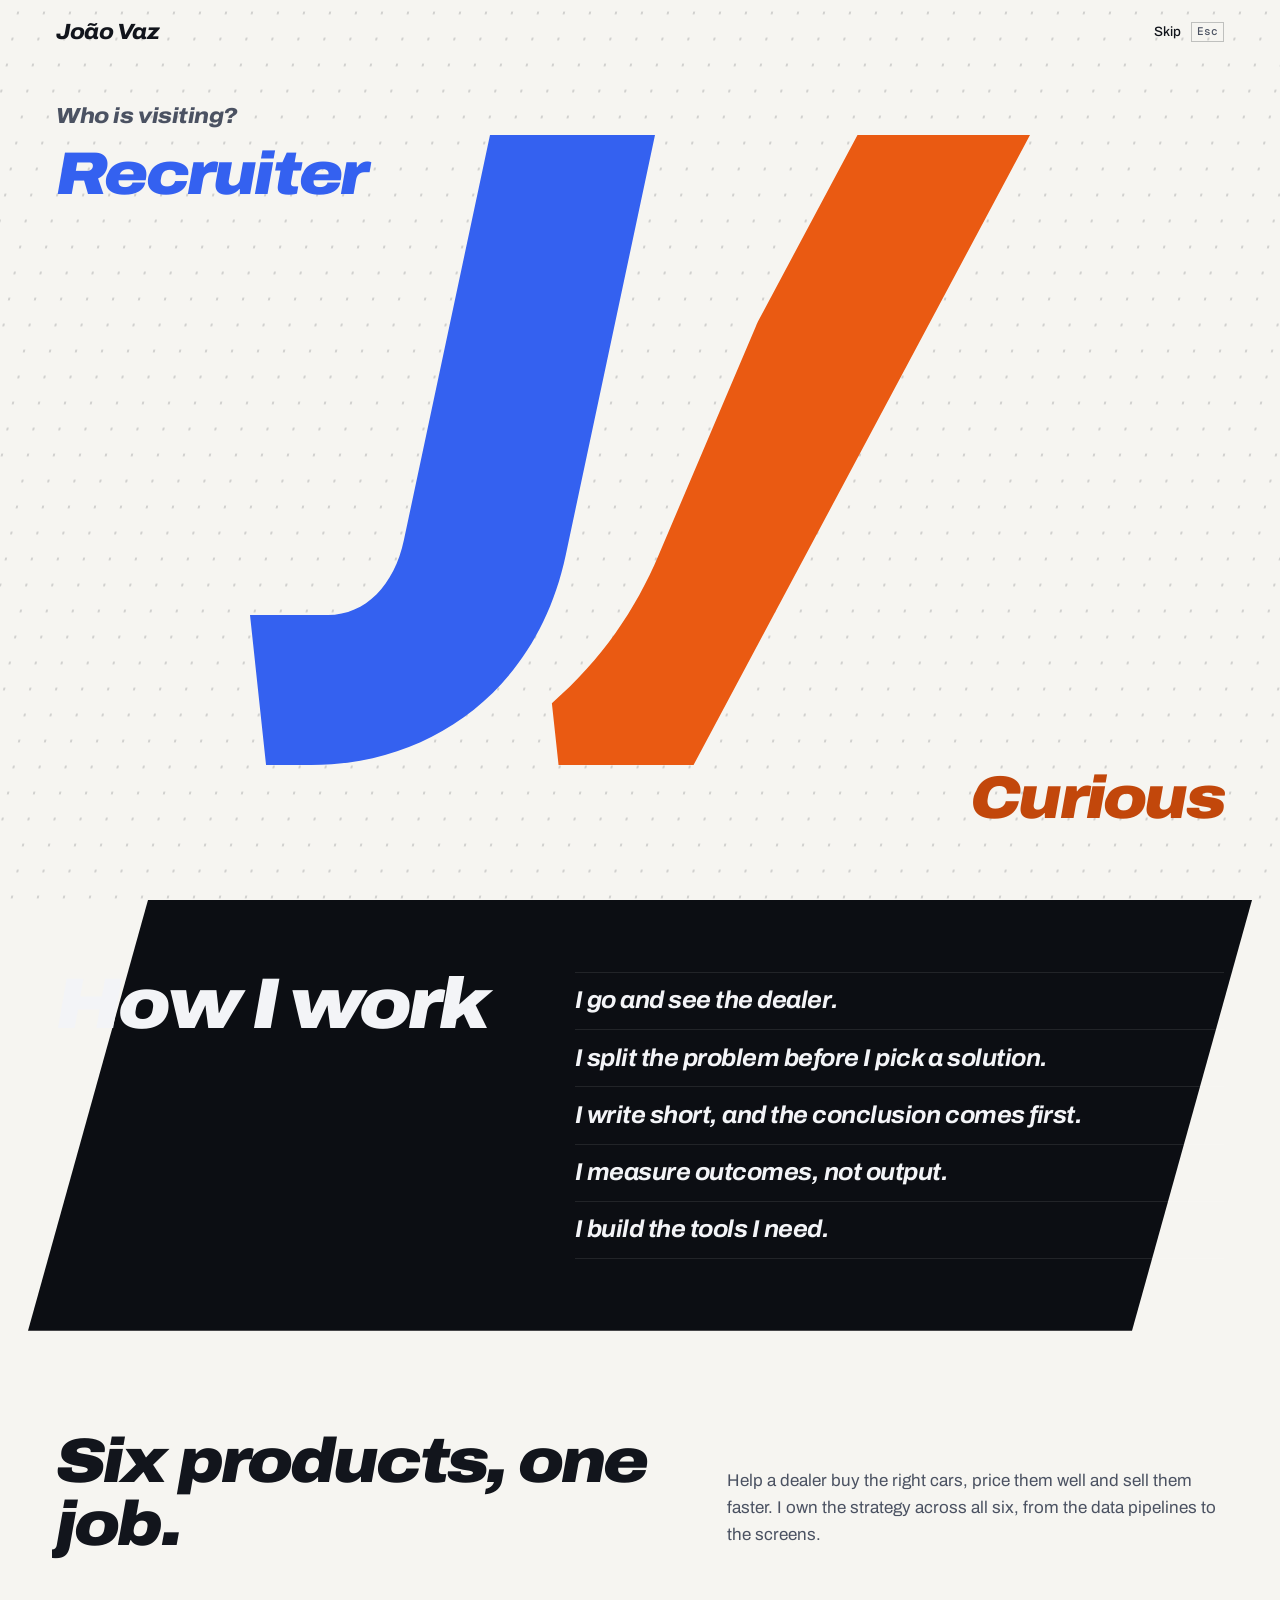
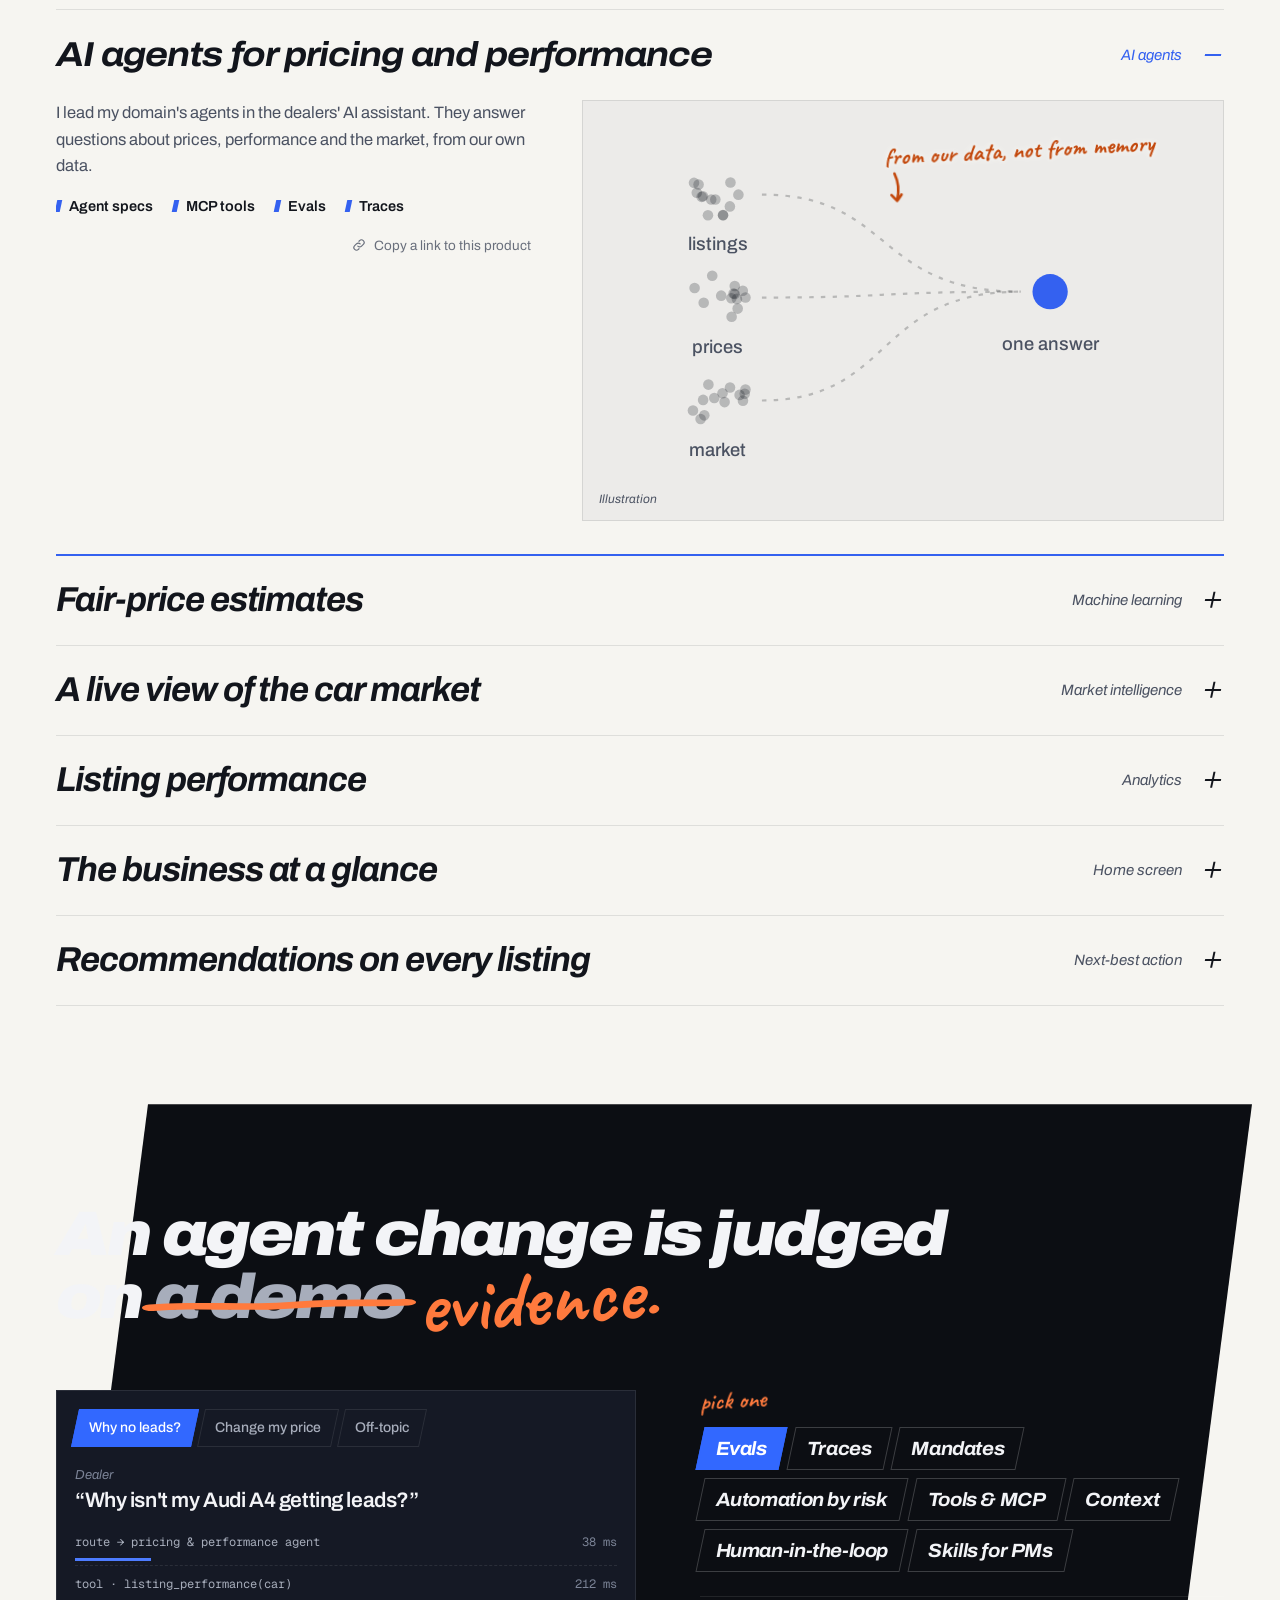
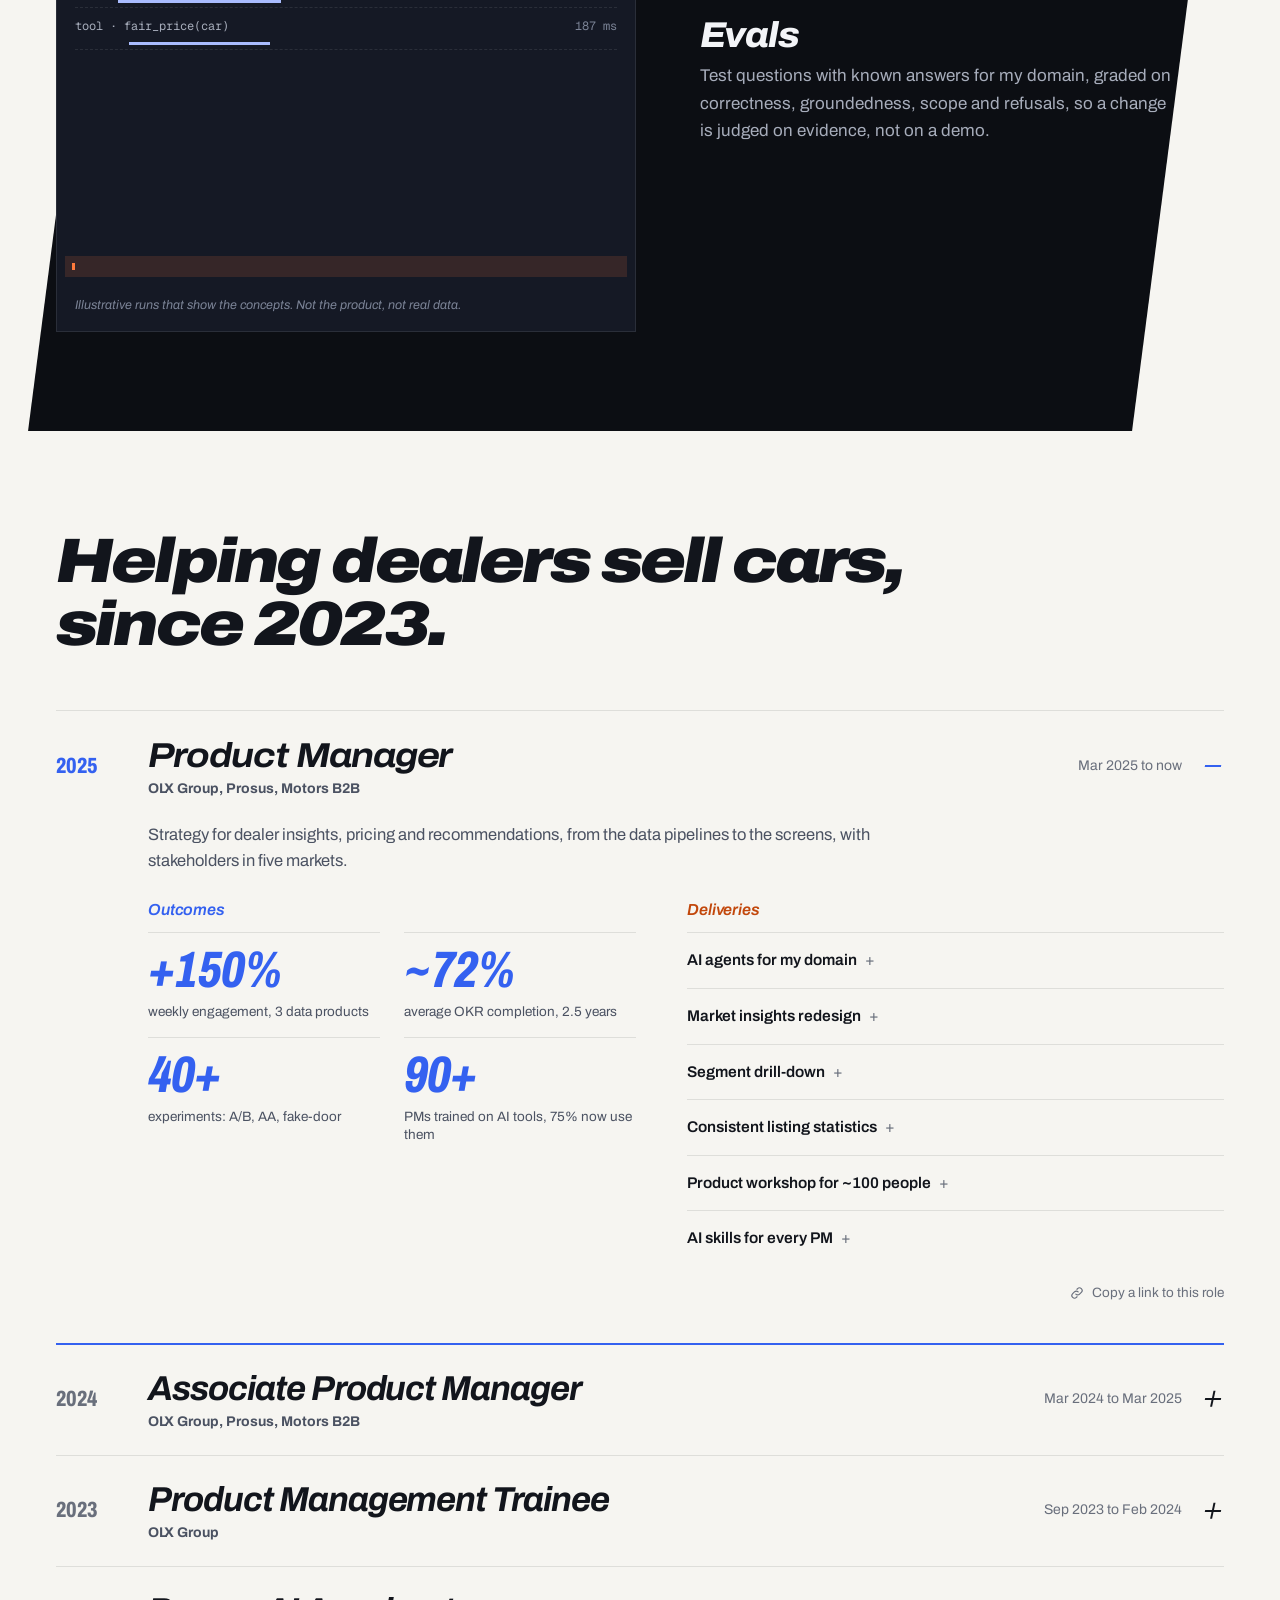
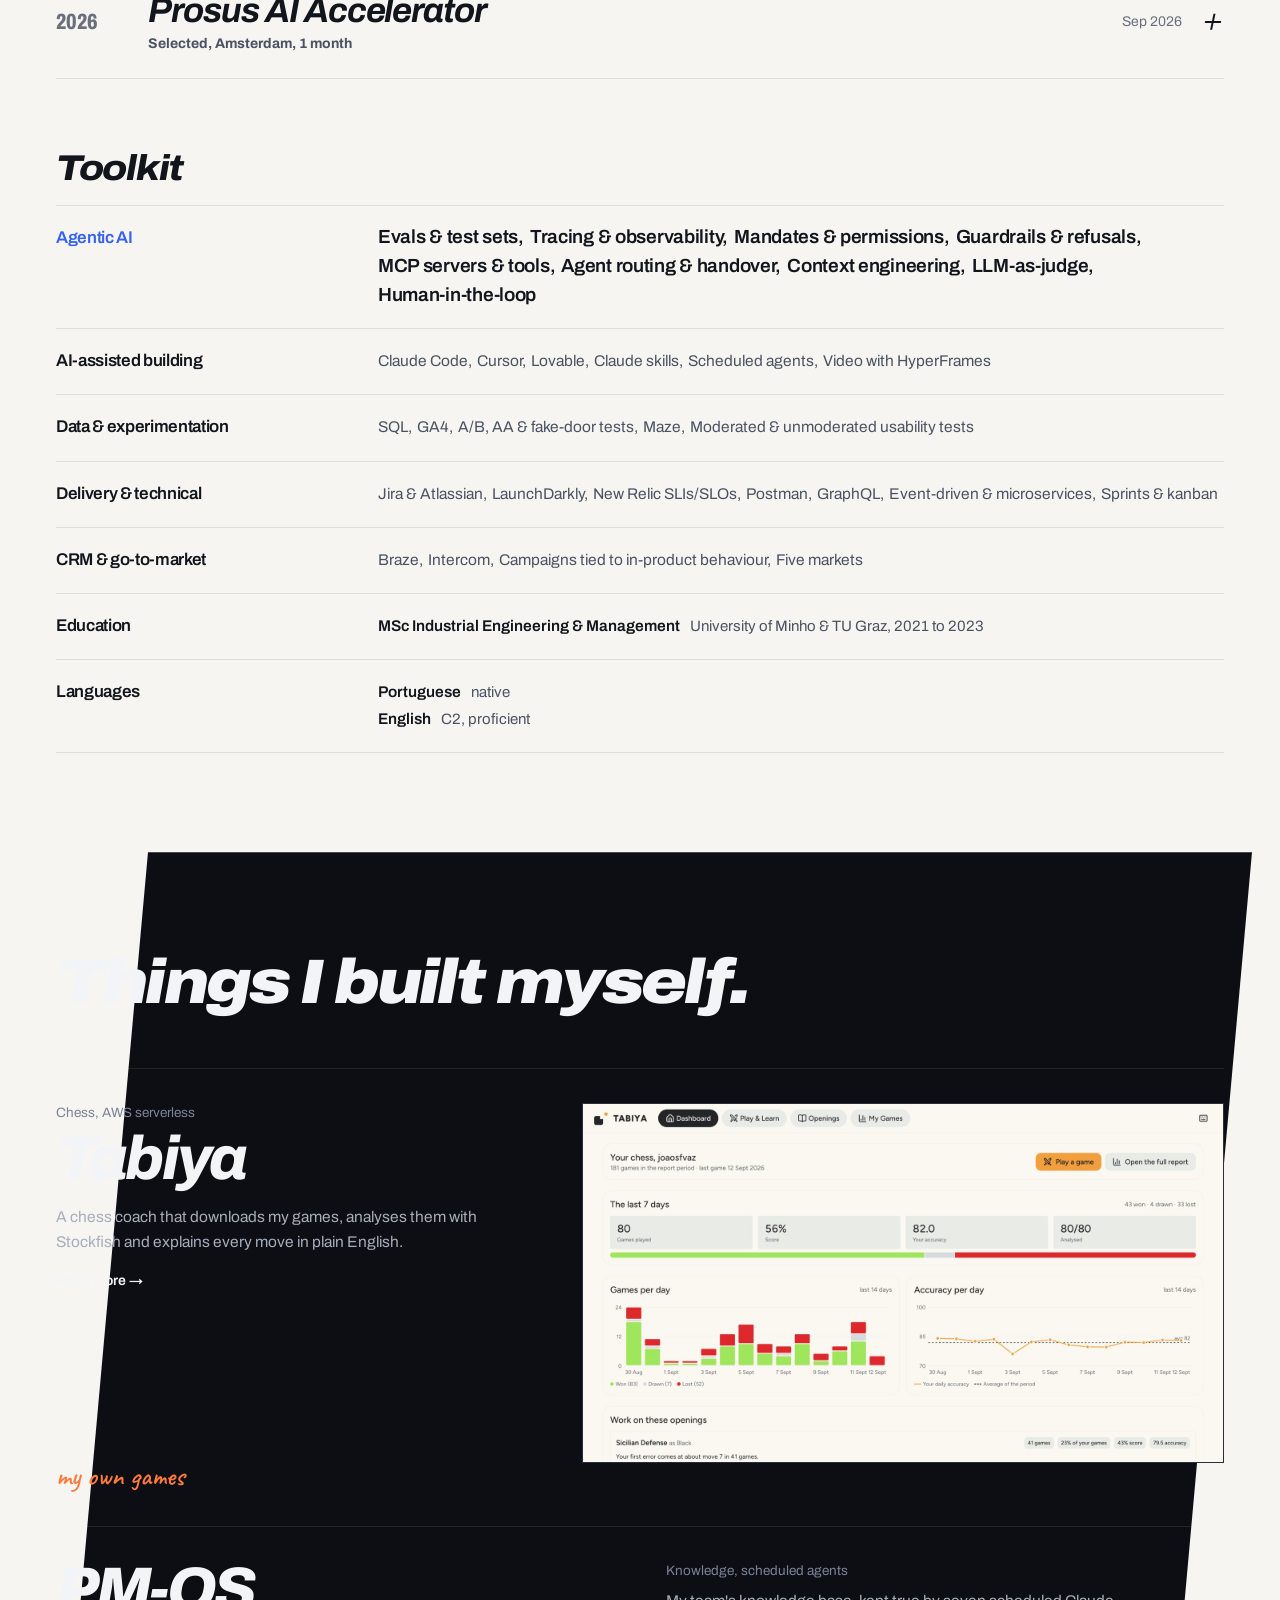
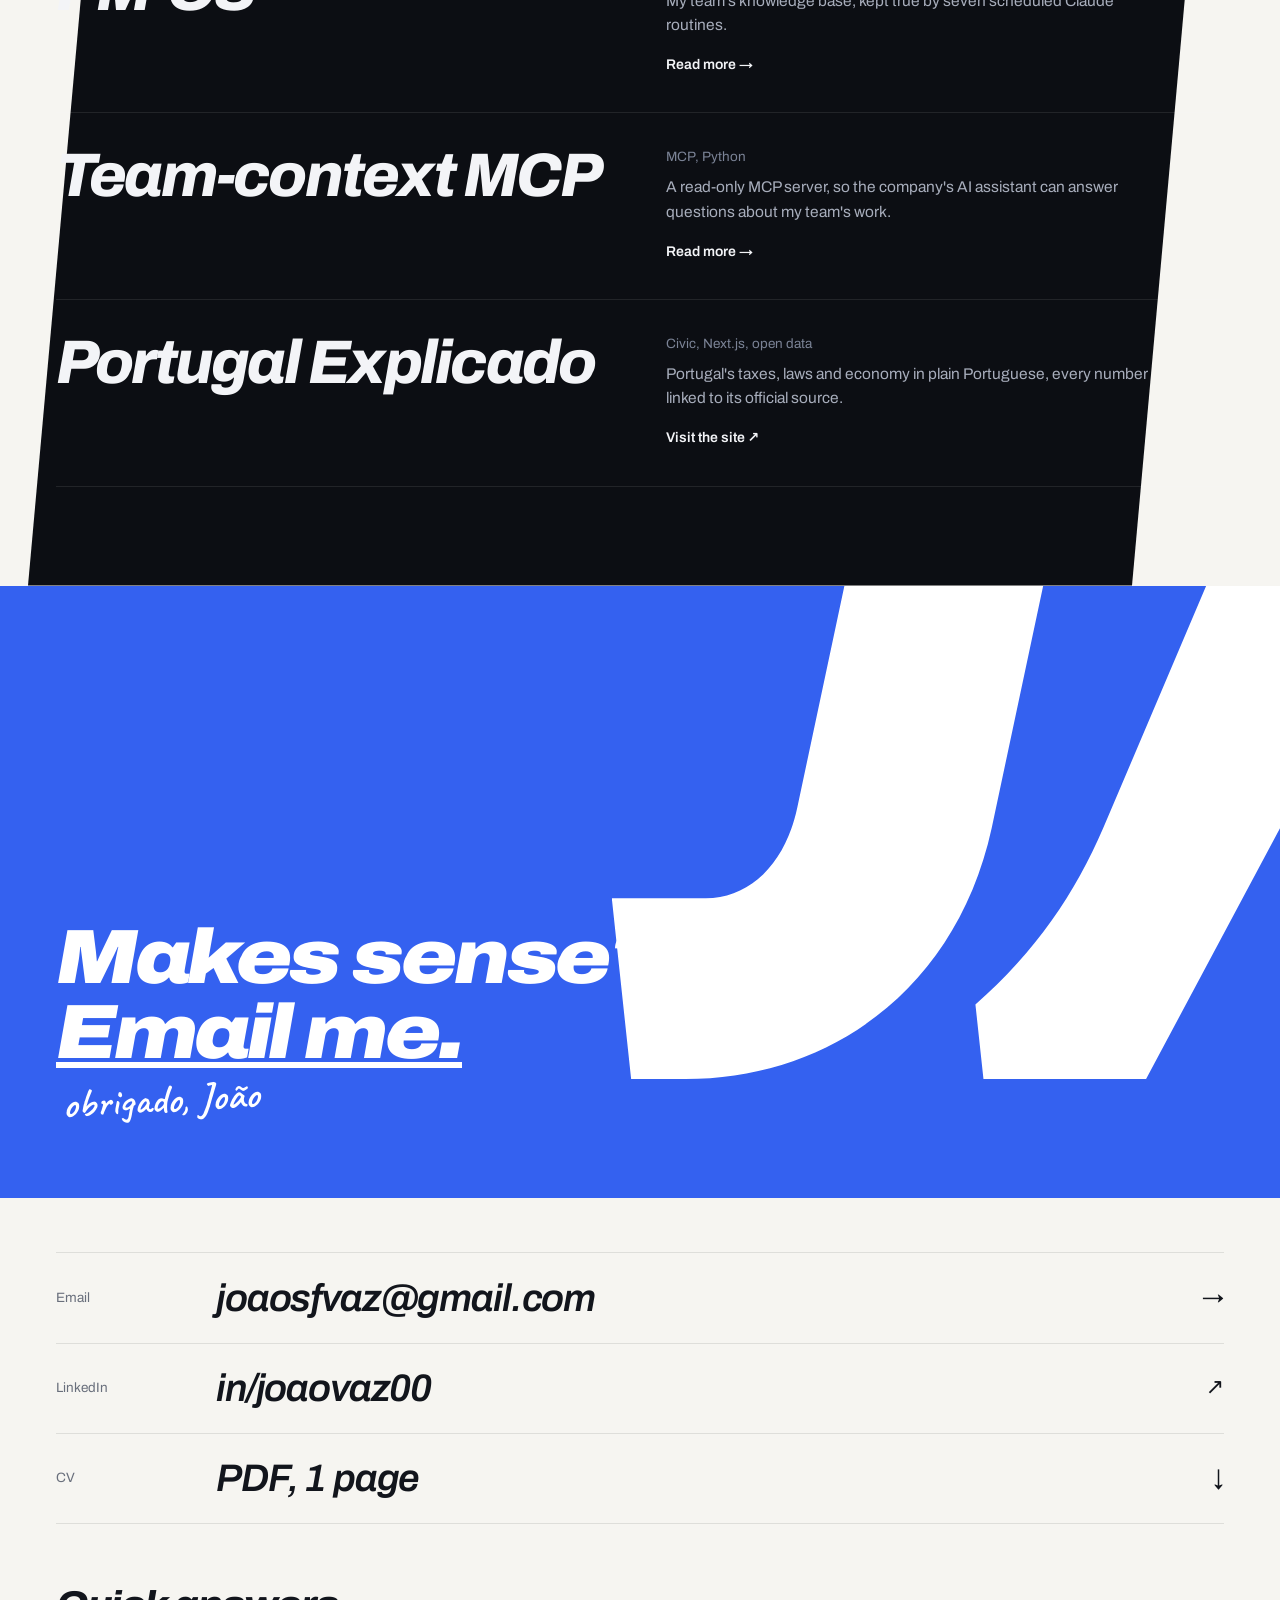
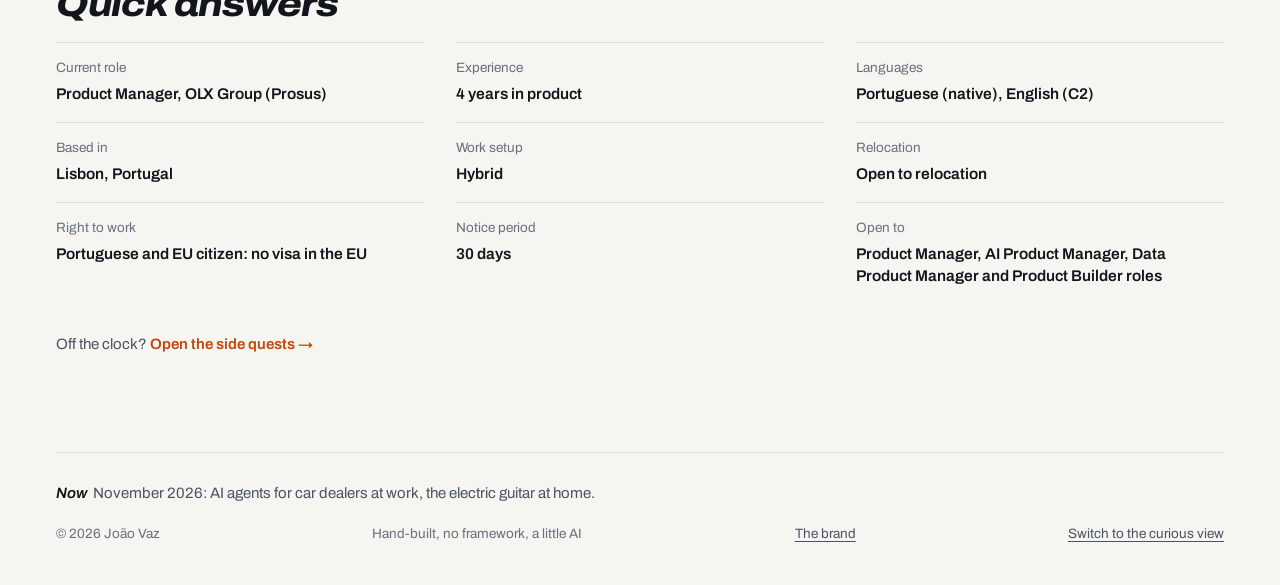
==== commit 4f200927: "Fix the site on phones The big mark stays on the page on touch screens, and the small mark slides in" ====
--- a/index.html
+++ b/index.html
@@ -8,9 +8,9 @@
   <link rel="canonical" href="https://joao-vaz.com/" />
   <!-- icons: the JV monogram, as SVG for modern browsers, PNG and ICO for
        the rest, and full-bleed squares for phones' home screens -->
-  <link rel="icon" href="/favicon.svg?v=2026-11-02i" type="image/svg+xml" />
-  <link rel="icon" href="/assets/brand/favicon-32.png?v=2026-11-02i" type="image/png" sizes="32x32" />
-  <link rel="apple-touch-icon" href="/apple-touch-icon.png?v=2026-11-02i" />
+  <link rel="icon" href="/favicon.svg?v=2026-11-02k" type="image/svg+xml" />
+  <link rel="icon" href="/assets/brand/favicon-32.png?v=2026-11-02k" type="image/png" sizes="32x32" />
+  <link rel="apple-touch-icon" href="/apple-touch-icon.png?v=2026-11-02k" />
   <link rel="manifest" href="/site.webmanifest" />
   <!-- the card a link preview shows -->
   <meta property="og:type" content="website" />
@@ -41,7 +41,7 @@
   <link rel="preconnect" href="https://fonts.googleapis.com" />
   <link rel="preconnect" href="https://fonts.gstatic.com" crossorigin />
   <link href="https://fonts.googleapis.com/css2?family=Archivo:ital,wdth,wght@0,62..125,100..900;1,62..125,100..900&family=Geist+Mono:wght@400;500&family=Caveat:wght@500..700&display=swap" rel="stylesheet" />
-  <link rel="stylesheet" href="/home.css?v=2026-11-02i" />
+  <link rel="stylesheet" href="/home.css?v=2026-11-02k" />
   <!-- Motion is opt-in: every animated state is gated on .js, so the page
        renders finished if the scripts never run. -->
   <script>
@@ -938,9 +938,9 @@
     <span class="eggs" data-eggs hidden>Easter eggs found: <b>0</b> / 4</span>
   </footer>
 
-  <script src="/js/scroll.js?v=2026-11-02i"></script>
-  <script src="/js/home.js?v=2026-11-02i"></script>
-  <script src="/js/game.js?v=2026-11-02i"></script>
-  <script src="/js/recruiter.js?v=2026-11-02i"></script>
+  <script src="/js/scroll.js?v=2026-11-02k"></script>
+  <script src="/js/home.js?v=2026-11-02k"></script>
+  <script src="/js/game.js?v=2026-11-02k"></script>
+  <script src="/js/recruiter.js?v=2026-11-02k"></script>
 </body>
 </html>
--- a/home.css
+++ b/home.css
@@ -243,17 +243,21 @@
 /* At the top of the home page the bar holds only the name, which view this
    is and the way to get in touch: the big mark is right below it. The rest
    arrives with the scroll, or sooner under the pointer or the keyboard. */
-.bar .jv { width: 29.7px; transition: fill 0.2s ease; }
+.bar .jv { width: 29.7px; transition: fill 0.2s ease, width 0.35s var(--ease), margin 0.35s var(--ease), opacity 0.2s ease; }
 .bar :is(.bar__links, .bar__icon) { transition: opacity 0.3s ease, color 0.2s ease; }
 @media screen {
   .js .bar.is-top .jv { width: 0; margin-right: -10px; opacity: 0; }
   .js .bar.is-top .bar__name .wordmark { display: block; }
   /* with the flight the small mark's place opens as the big one arrives
      (--slot), and it shows once the big one has landed on it */
-  .js .bar.has-flight .jv { width: calc(var(--slot, 0) * 29.7px); margin-right: calc((var(--slot, 0) - 1) * 10px); opacity: 1; visibility: hidden; }
+  .js .bar.has-flight .jv { width: calc(var(--slot, 0) * 29.7px); margin-right: calc((var(--slot, 0) - 1) * 10px); opacity: 1; visibility: hidden; transition: fill 0.2s ease; }
   .js .bar.has-flight.is-landed .jv { visibility: visible; }
   .js .bar.is-top:not(:hover, :focus-within) :is(.bar__links, .bar__icon) { opacity: 0; }
 }
+/* with no pointer nothing can reveal them: hidden, they must not take taps,
+   and on a narrow screen they must not push the view switch out of the bar */
+@media screen and (hover: none) { .js .bar.is-top .bar__links { visibility: hidden; } }
+@media screen and (hover: none), screen and (max-width: 767px) { .js .bar.is-top .bar__icon { display: none; } }
 .bar__links { display: flex; gap: 28px; margin-left: auto; font-size: 14px; color: var(--dim); }
 .bar__links a { position: relative; padding: 6px 0; transition: color 0.2s ease; }
 .bar__links a::after {
@@ -367,13 +371,21 @@
 }
 /* no room beside the mark: the sentence, the buttons, then the mark, which
    still stands on the strip. The orders keep the markup out of it */
-@media screen and (max-width: 999px), screen and (max-aspect-ratio: 1 / 1) {
+@media screen and (max-aspect-ratio: 1 / 1), screen and (max-width: 999px) and (min-height: 501px) {
   .hero { --mw: min(88vw, 46svh * 104 / 84); min-height: 0; padding-top: 76px; }
   .hero__grid { display: flex; flex-direction: column; height: auto; min-height: 0; overflow: visible; }
   .hero__copy, .hero__lead, .hero__rest { display: contents; }
   .hero__role { order: 1; margin: 12px var(--gut) 8px; }
   .hero .hero__lead .hero__line { order: 1; max-width: 12em; margin: 0 var(--gut) 20px; font-size: clamp(28px, 8vw, 48px); }
   .hero__actions { order: 2; margin: 0 var(--gut) 36px; }
+}
+/* a phone on its side keeps the wide layout, or the mark falls below the
+   fold: the sentence beside the mark, both above the strip. The height sets
+   the type here */
+@media screen and (max-height: 500px) and (min-aspect-ratio: 1 / 1) {
+  .hero__grid { min-height: 0; }
+  .hero__role { margin-bottom: 6px; font-size: 13px; }
+  .hero__lead .hero__line { margin-bottom: 14px; font-size: clamp(22px, 8.4svh, 64px); }
 }
 /* the contact line is for paper only (see Print) */
 .hero__print { display: none; }
@@ -413,6 +425,9 @@
     height: calc(var(--mw) * 84 / 104);
     margin: 0;
   }
+  @supports (background: color-mix(in srgb, red, blue)) {
+    .hero__mark.is-flying .hero__form { background: color-mix(in srgb, var(--ink) calc(var(--t, 0) * 100%), var(--form)); }
+  }
   /* the figure keeps the mark's place on the page; the mark itself can leave
      it. With the script it is fixed to the window and flies to the bar as the
      page scrolls (js/home.js), so it stays above the bar and everything else */
@@ -426,7 +441,7 @@
     inset: 0;
     overflow: hidden;
     isolation: isolate;
-    background: color-mix(in srgb, var(--ink) calc(var(--t, 0) * 100%), var(--form));
+    background: var(--form);
   }
   .hero__form--j { clip-path: url(#clip-j); }
   .hero__form--v { clip-path: url(#clip-v); }
@@ -455,7 +470,7 @@
   .js .hero__photo.is-in .hero__form { translate: 0 0; transition: translate 1.3s var(--ease) 0.1s; }
   .js .hero__photo.is-in.is-settled .hero__form { transition: none; }
 }
-@media screen and (max-width: 999px), screen and (max-aspect-ratio: 1 / 1) {
+@media screen and (max-aspect-ratio: 1 / 1), screen and (max-width: 999px) and (min-height: 501px) {
   .hero__photo { order: 3; position: relative; right: auto; align-self: center; flex: none; }
 }
 @media print { .hero__clips, .hero__form { display: none; } }
@@ -611,6 +626,8 @@
     --s: calc((1 - var(--g)) * 120px);
     clip-path: polygon(calc(var(--m) + var(--s)) 0, calc(100% - var(--m)) 0, calc(100% - var(--m) - var(--s)) 100%, var(--m) 100%);
   }
+  /* a phone has no margin to open from: the band would cut its own words */
+  @media (max-width: 767px) { .section.invert::after { --m: 0px; --s: 0px; } }
   /* the band's edges are the dividers here */
   .section.invert::before, .section.invert + .section::before { display: none; }
 }
@@ -668,9 +685,11 @@
 
 /* the AI heading: "a demo" struck through by hand, "evidence" written
    over it once the line is drawn */
-.strike { position: relative; text-decoration: none; color: var(--dim); }
+.strike { position: relative; text-decoration: none; color: var(--dim); white-space: nowrap; }
 .strike .mark { position: absolute; left: -3%; top: 52%; width: 106%; height: 0.3em; translate: 0 -50%; color: var(--accent-2); }
-.strike .mark path { stroke-width: 5; --md: 0.55s; }
+/* stretched to the width of the words, so the stroke scales with them: at a
+   fixed width the dash (one pathLength) would stop short of the last letters */
+.strike .mark path { vector-effect: none; stroke-width: 7; --md: 0.55s; }
 .scrawl {
   display: inline-block;
   font-family: var(--script);
@@ -686,6 +705,8 @@
 .js .h-split.is-in .scrawl .w > span { transition-delay: 1.15s; }
 
 .project__note .mark { position: absolute; left: -44px; top: 12px; width: 44px; height: 38px; }
+/* to its left is the edge of the phone */
+@media (max-width: 1280px) { .project__note .mark { display: none; } }
 
 /* Contact: a sign-off under the heading */
 .contact__sign {
@@ -1867,7 +1888,8 @@
 .chat__alt a { color: var(--ink); font-weight: 600; text-decoration: underline; text-underline-offset: 3px; }
 .chat__alt a:hover { color: var(--accent-soft); }
 @media (max-width: 520px) {
-  .chat { inset: auto 12px 12px 12px; width: auto; }
+  /* from the top: at the bottom the phone's keyboard would cover it */
+  .chat { inset: 64px 12px auto 12px; width: auto; }
   .chat__foot { flex-direction: column; align-items: stretch; }
   .chat__close kbd { display: none; }
   .chat__send { justify-content: center; }
@@ -2179,7 +2201,7 @@
   .acc__body > .viz { grid-column: 1; grid-row: auto; order: 2; min-height: 0; margin: 4px 0 0; padding: 20px 16px 36px; }
   .acc__body:has(> .viz) > .share { order: 3; }
   .viz text { font-size: 16px; }
-  .viz__note { font-size: 19px; }
+  .viz__note { font-size: 19px; white-space: normal; max-width: 50%; line-height: 1.05; }
   .concepts dt button { padding: 7px 12px; font-size: 15.5px; }
   .js .concepts { gap: 6px; }
   .concepts__panel { min-height: 0; }
@@ -2266,7 +2288,8 @@
   .quest__top { display: contents; }
   .quest__ic { grid-row: 1 / span 3; }
   .quest__status { grid-column: 2; justify-self: start; margin-bottom: 8px; }
-  .quest h4, .quest p { grid-column: 2; }
+  .quest h4, .quest p, .quest__play { grid-column: 2; }
+  .quest__play { justify-self: start; text-align: left; }
   .quest__shot { top: 46px; right: 18px; }
   /* a reel runs to the edges of the screen; the viewer fits above the
      browser's own toolbar */
@@ -2281,7 +2304,8 @@
   /* the bar keeps the mark and the view switch; my name is in the hero
      and Contact is in the dock */
   .bar__name .wordmark { display: none; }
-  /* here the mark takes the name's place: the name fades as the mark lands */
+  /* a narrow window with a mouse still has the flight: the mark takes the
+     name's place, and the name fades as the mark lands */
   .js .bar.has-flight:not(.is-landed) .jv { width: 0; margin-right: -10px; }
   .js .bar.has-flight:not(.is-landed) .bar__name .wordmark { display: block; opacity: calc(1 - var(--slot, 0)); }
   .bar__end > .btn { display: none; }
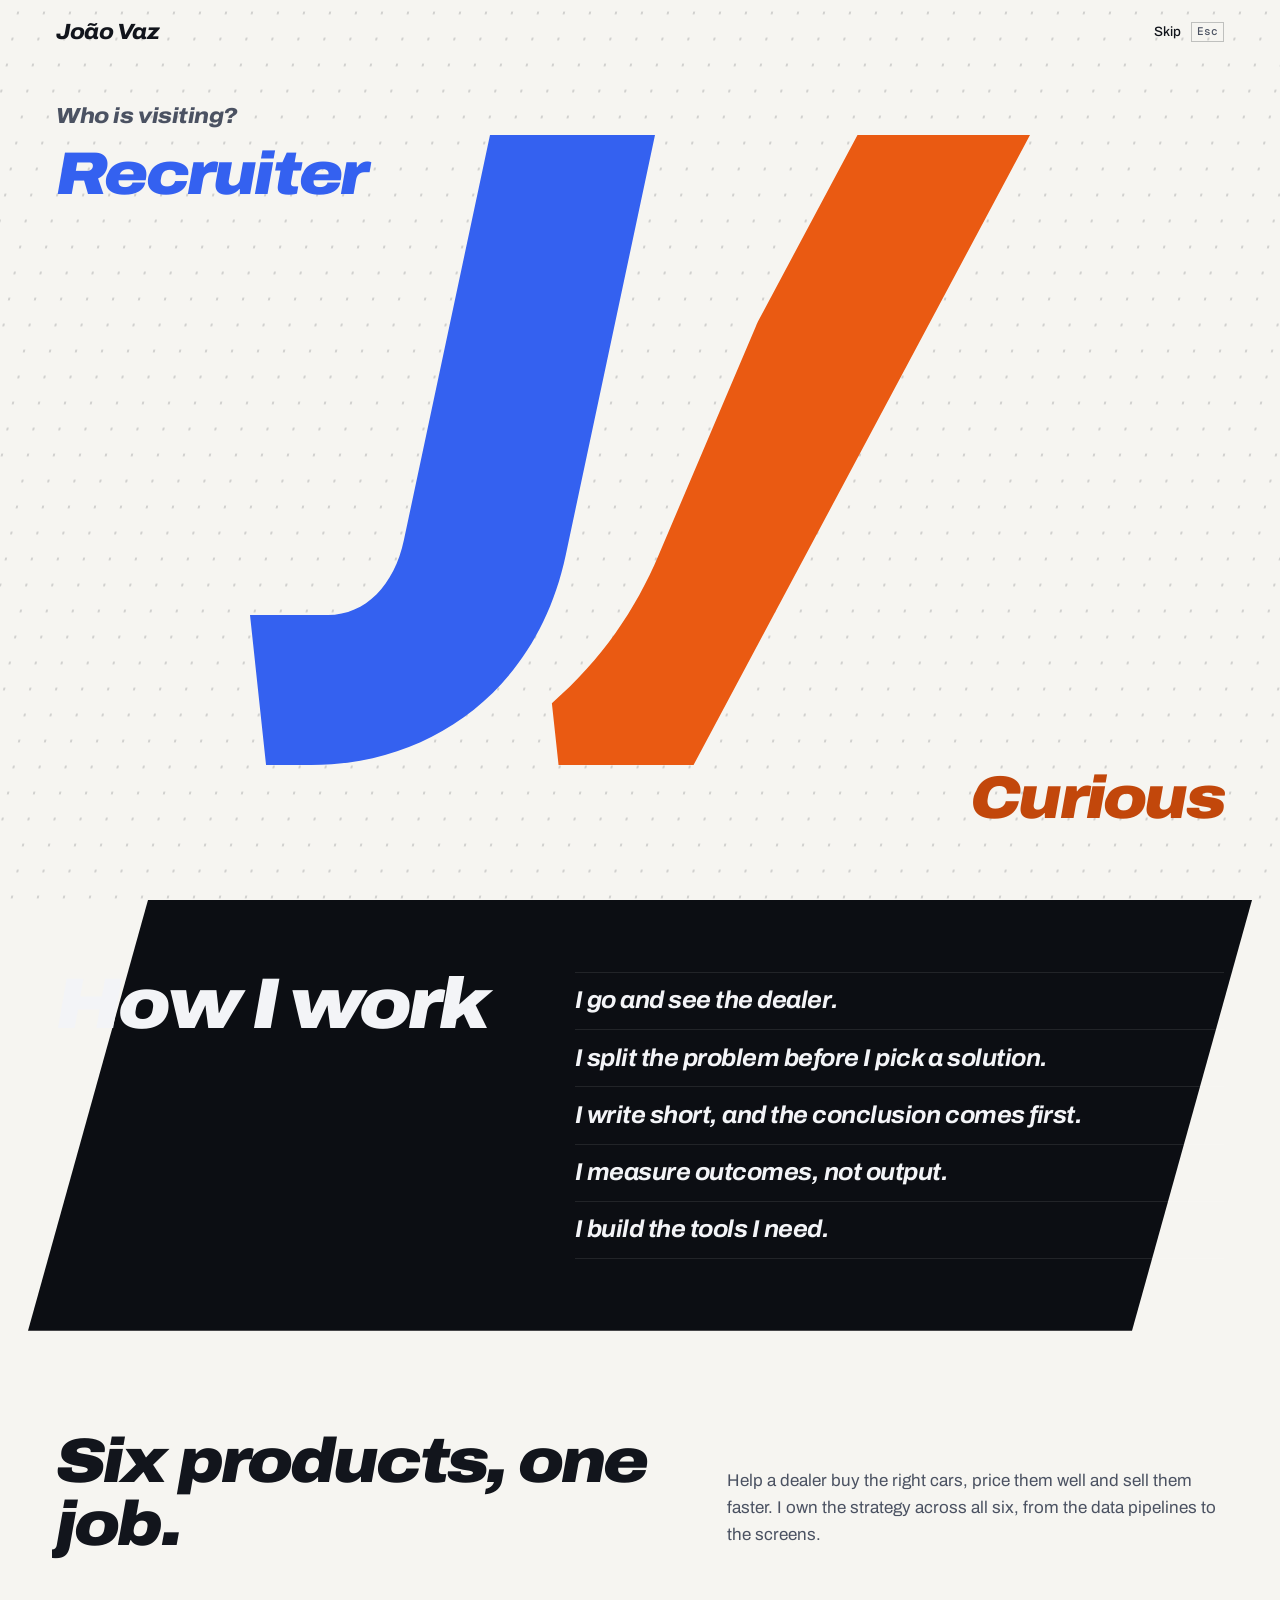
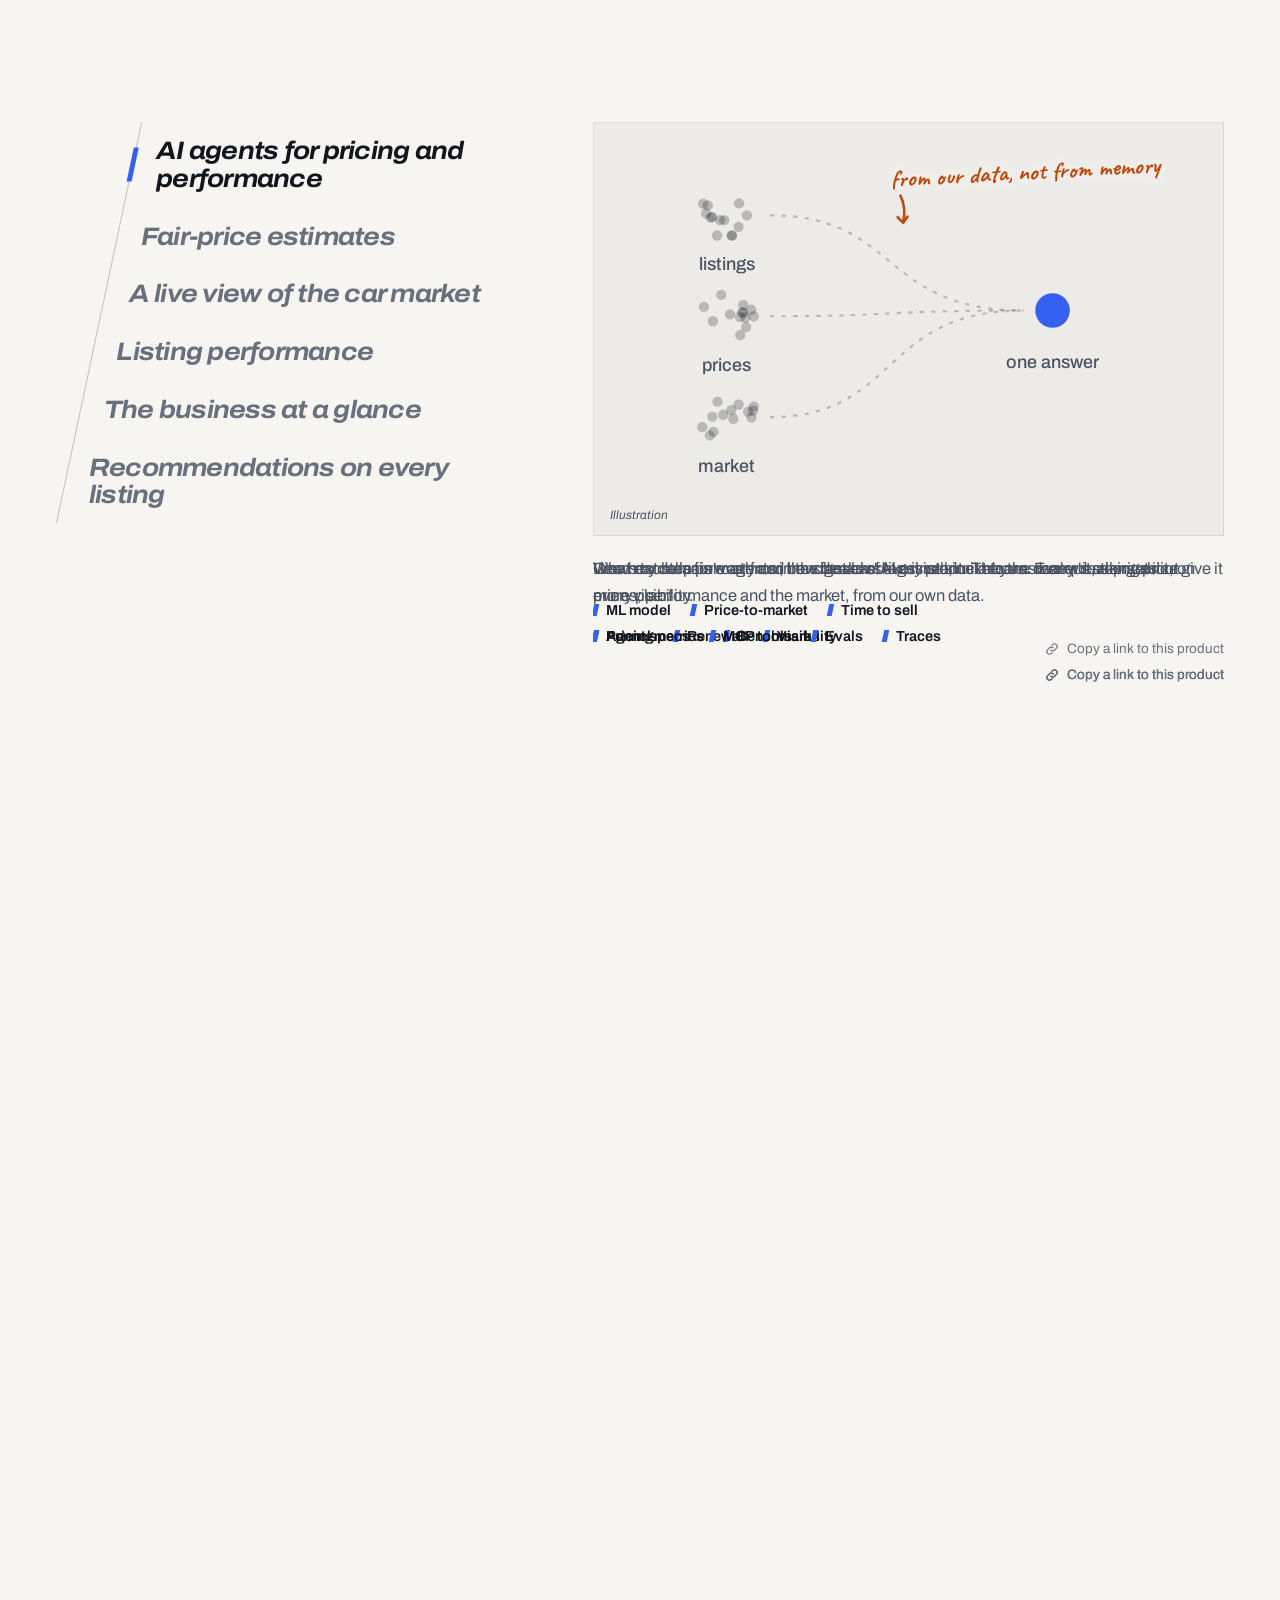
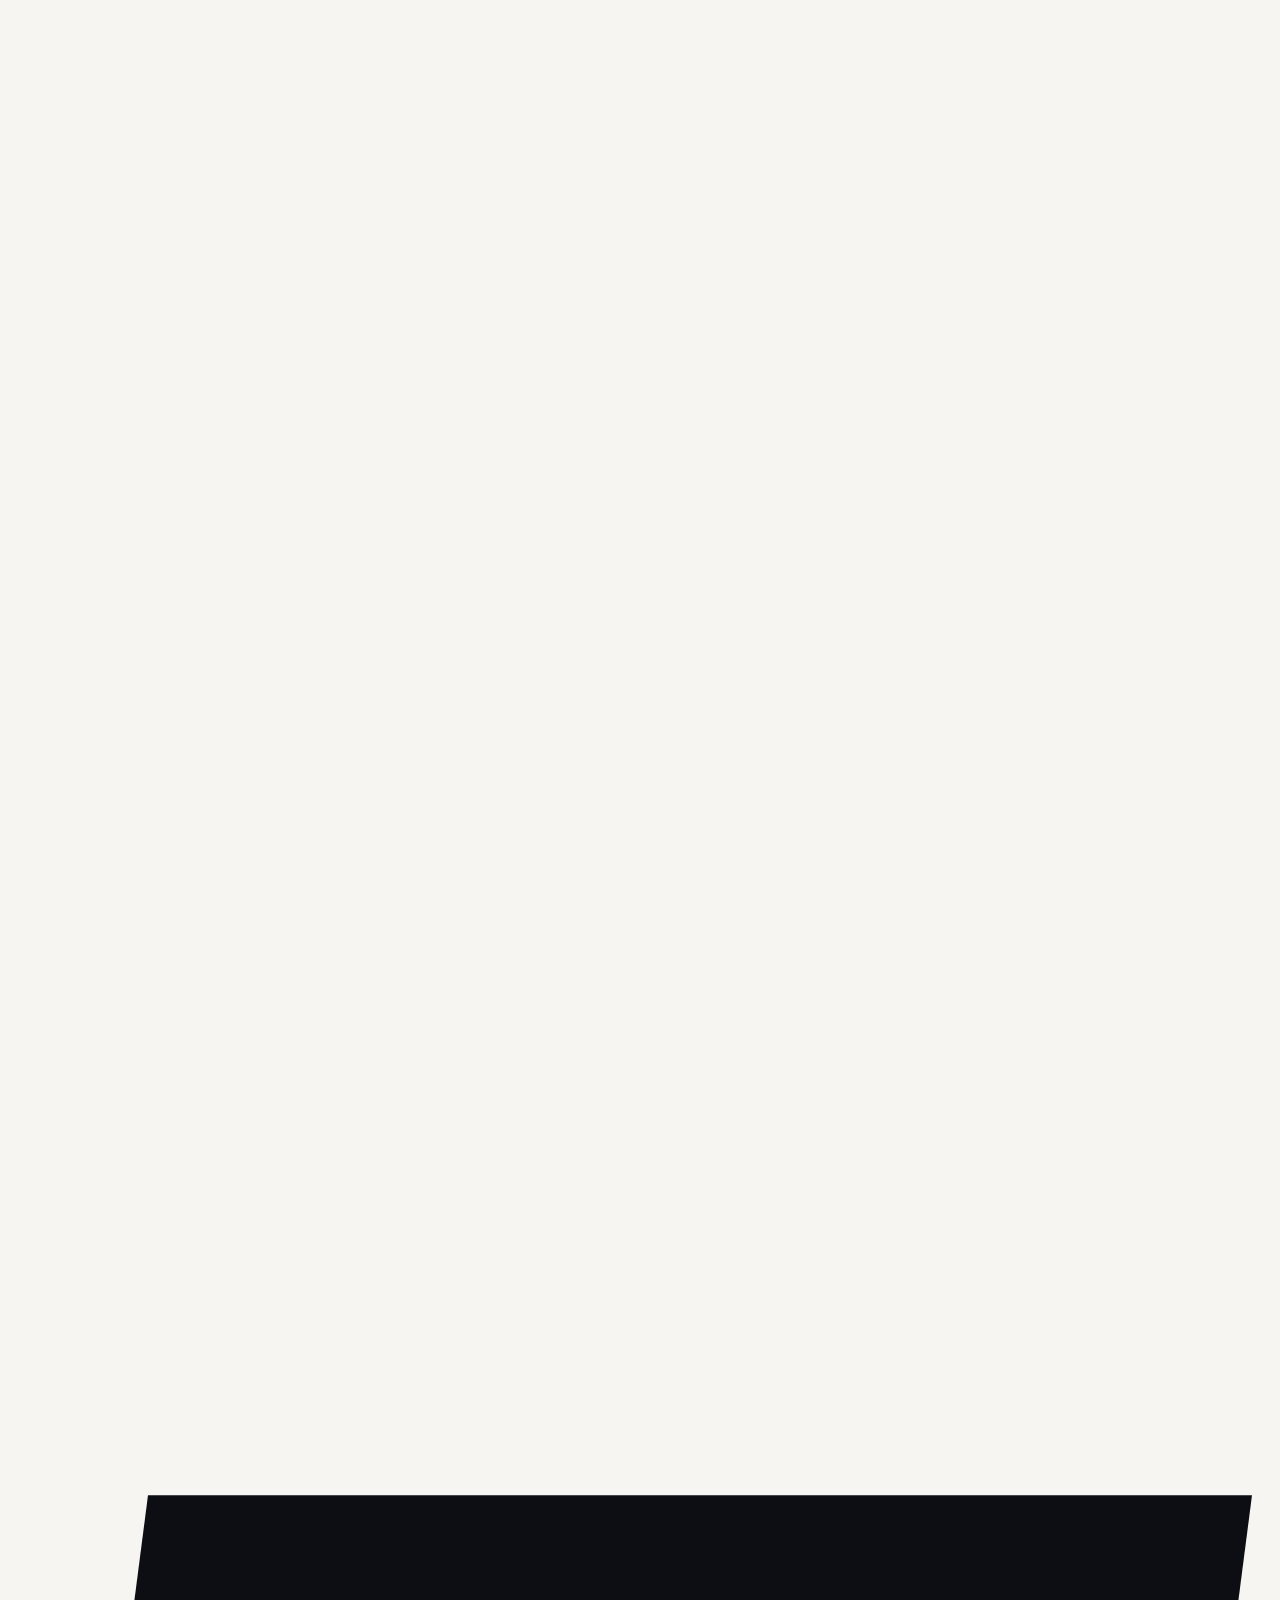
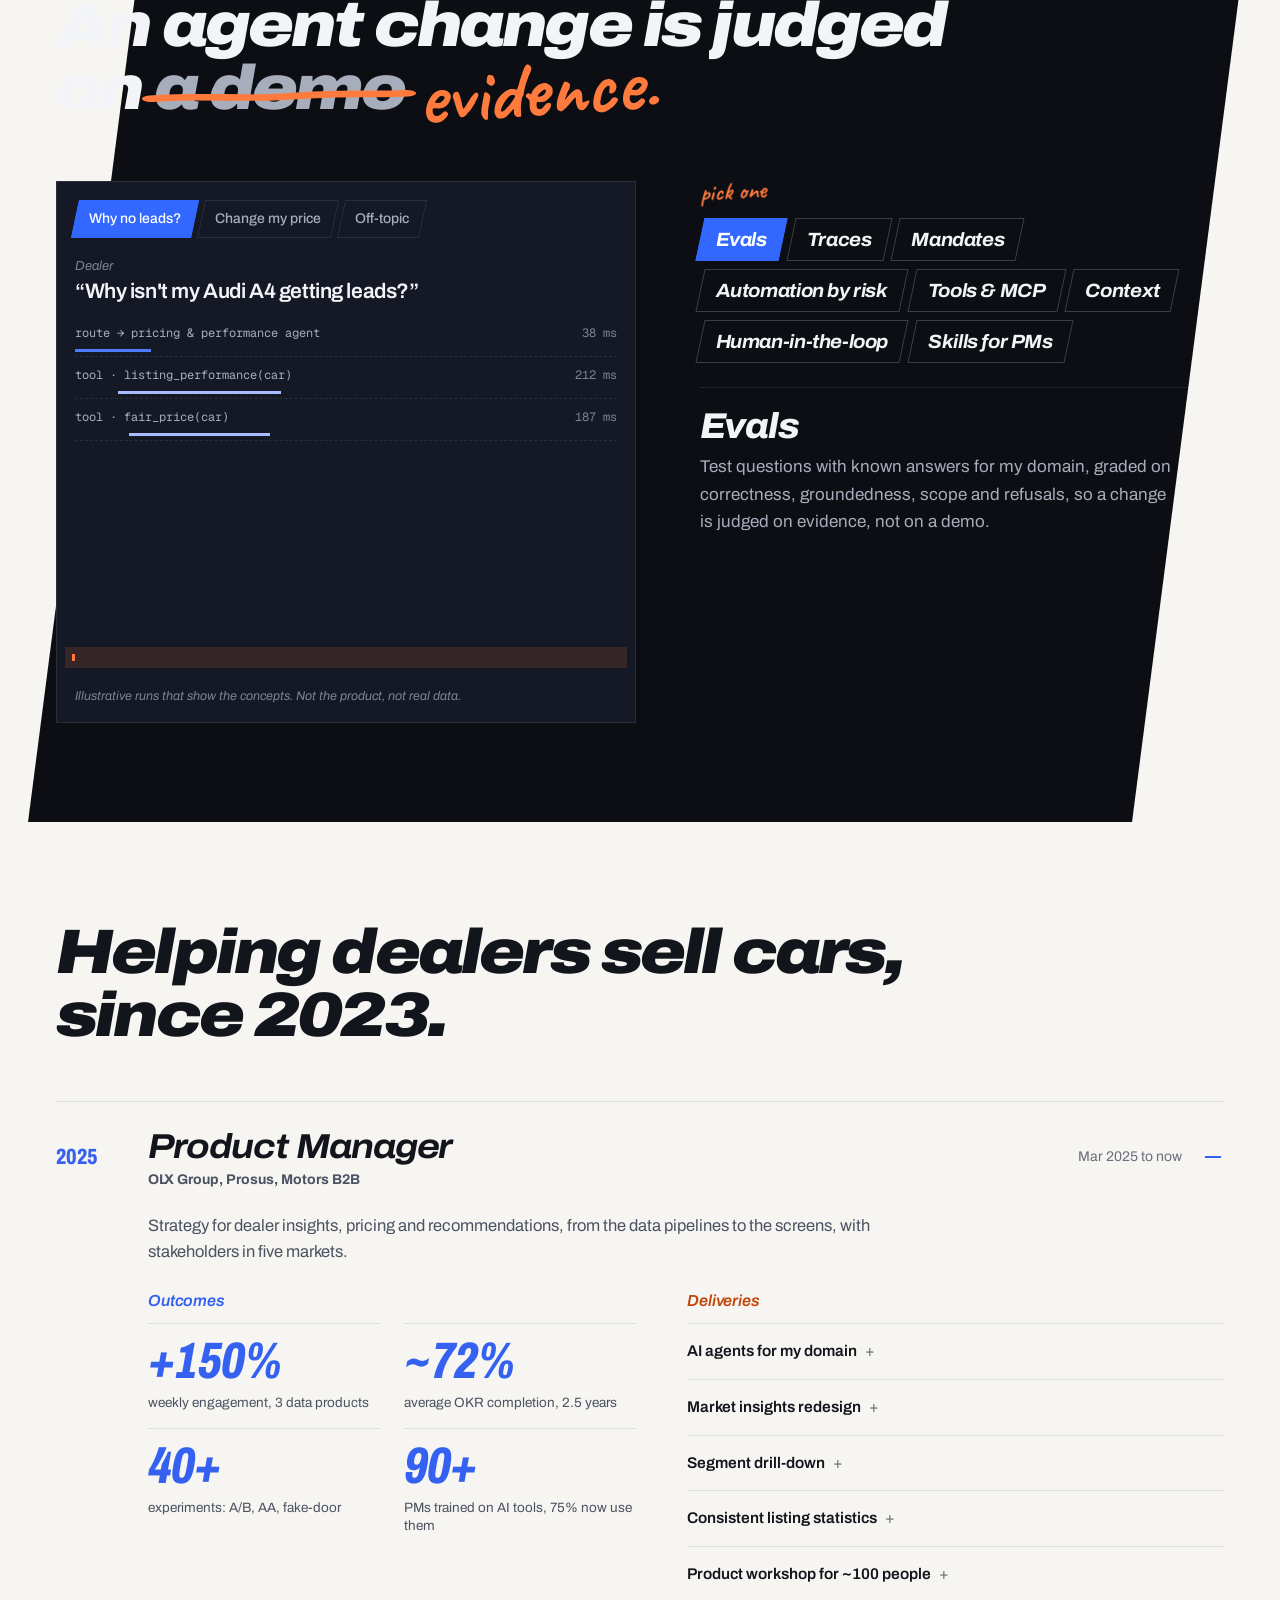
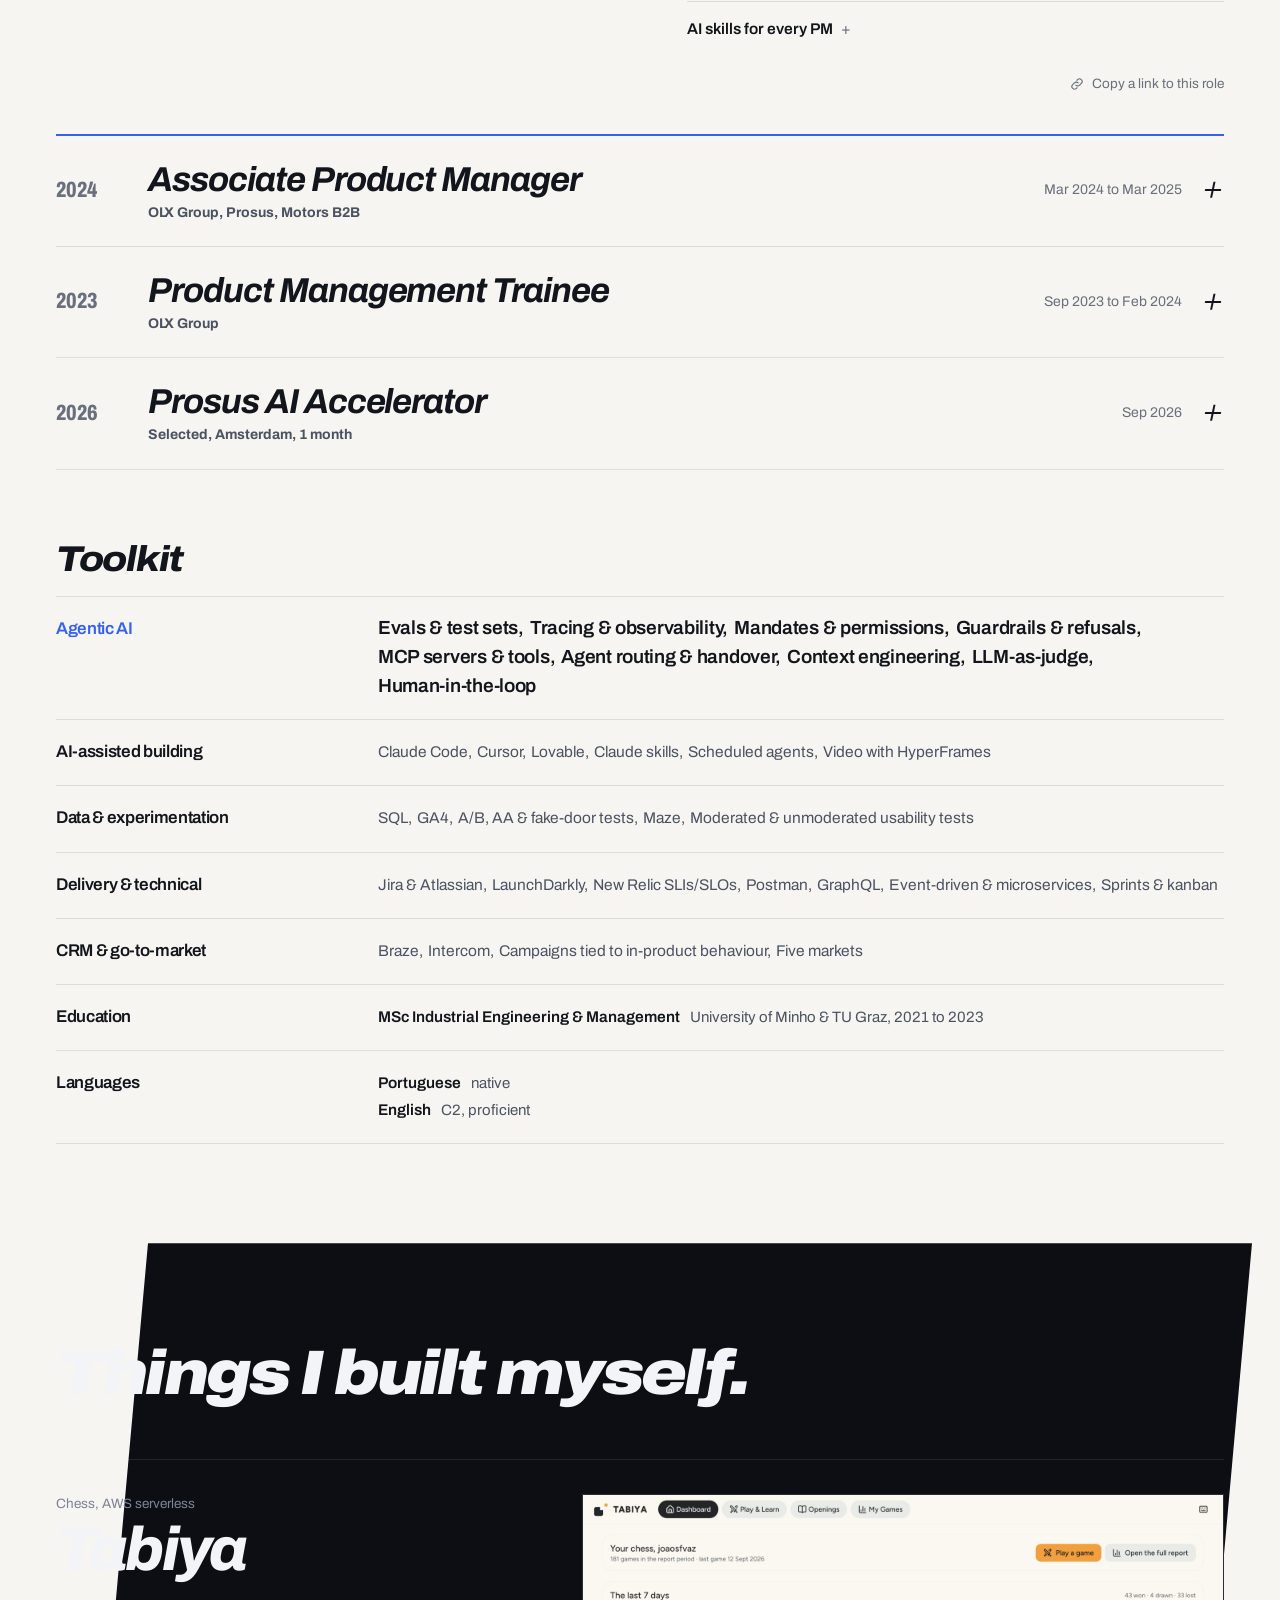
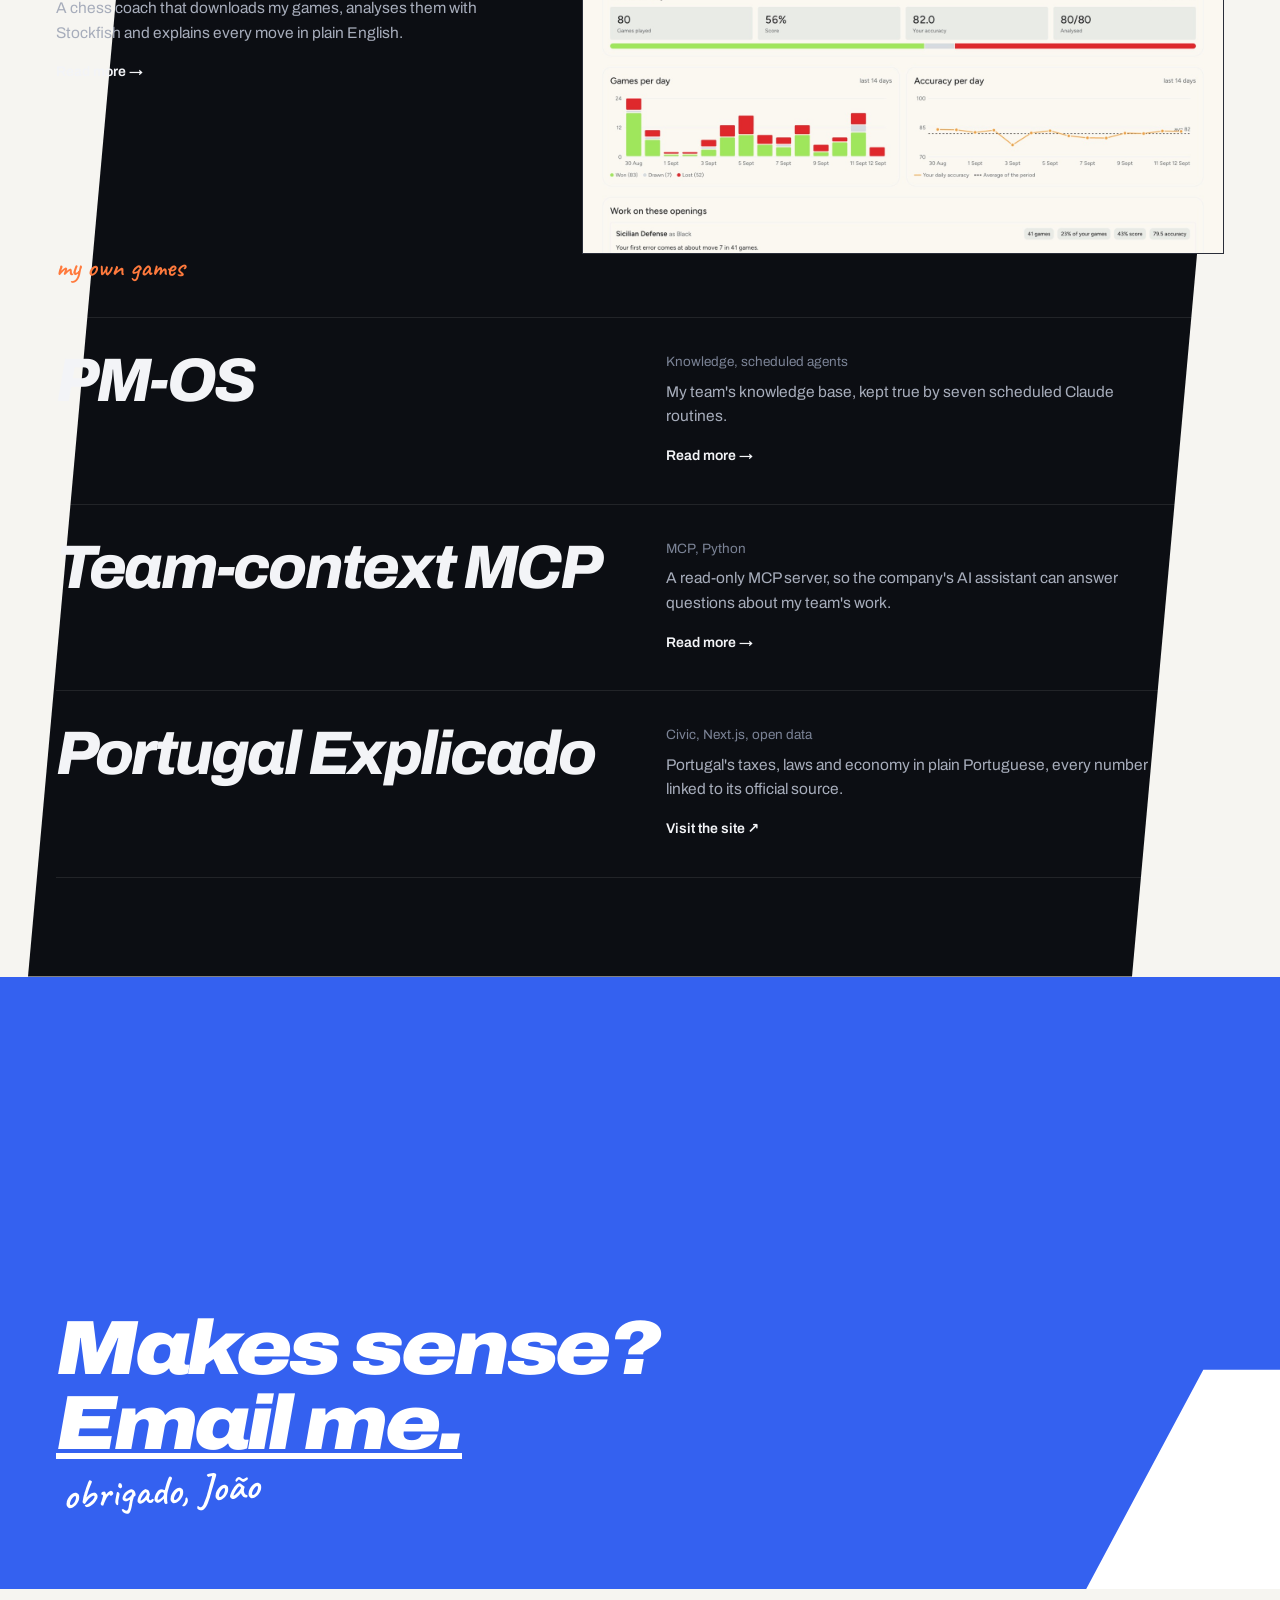
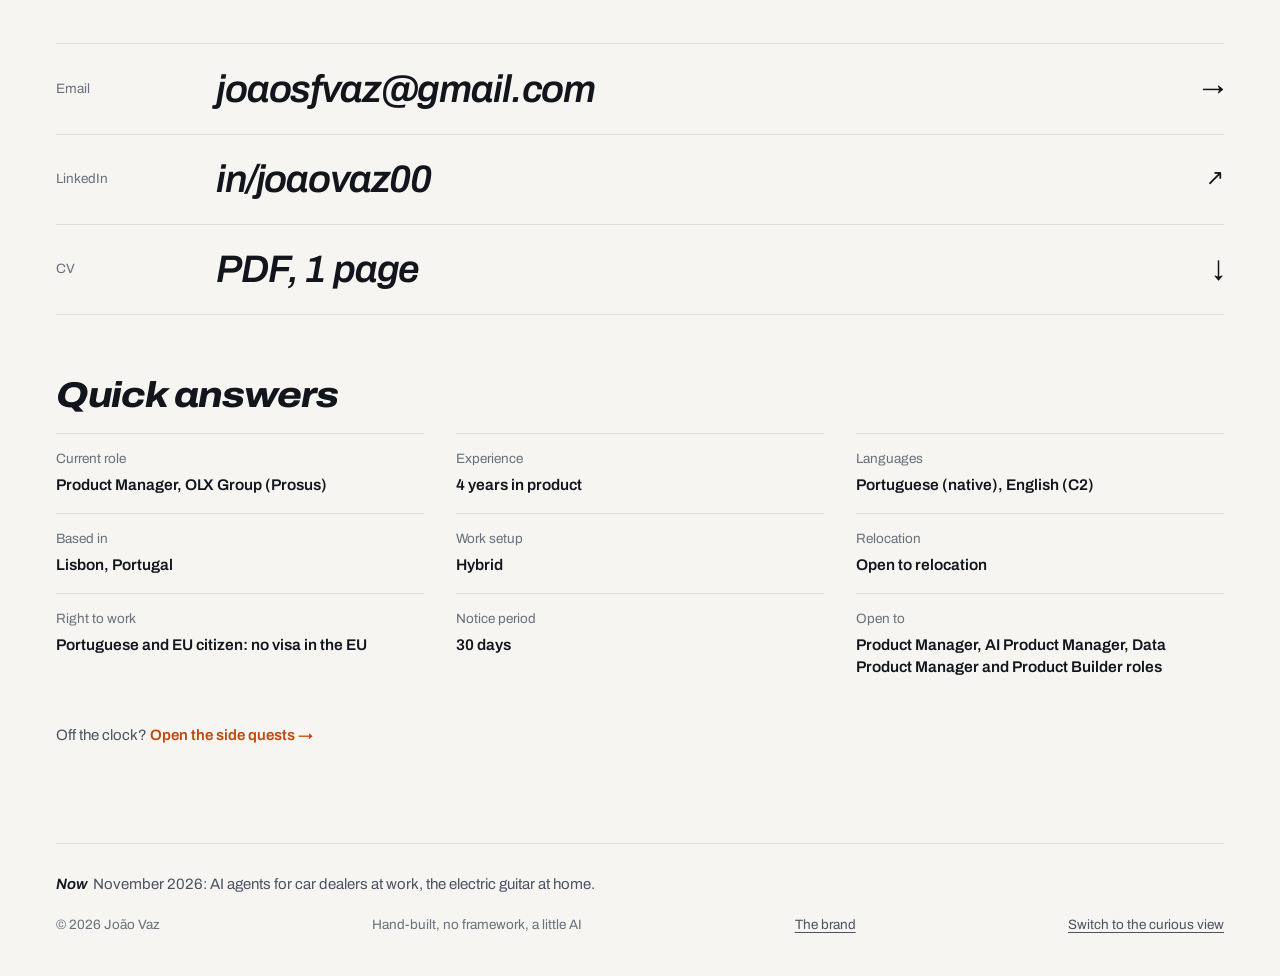
==== commit 241e259e: "Move the site with its own mark On a wide screen with a pointer the products are one scene: the list" ====
--- a/index.html
+++ b/index.html
@@ -8,9 +8,9 @@
   <link rel="canonical" href="https://joao-vaz.com/" />
   <!-- icons: the JV monogram, as SVG for modern browsers, PNG and ICO for
        the rest, and full-bleed squares for phones' home screens -->
-  <link rel="icon" href="/favicon.svg?v=2026-11-02k" type="image/svg+xml" />
-  <link rel="icon" href="/assets/brand/favicon-32.png?v=2026-11-02k" type="image/png" sizes="32x32" />
-  <link rel="apple-touch-icon" href="/apple-touch-icon.png?v=2026-11-02k" />
+  <link rel="icon" href="/favicon.svg?v=2026-11-02l" type="image/svg+xml" />
+  <link rel="icon" href="/assets/brand/favicon-32.png?v=2026-11-02l" type="image/png" sizes="32x32" />
+  <link rel="apple-touch-icon" href="/apple-touch-icon.png?v=2026-11-02l" />
   <link rel="manifest" href="/site.webmanifest" />
   <!-- the card a link preview shows -->
   <meta property="og:type" content="website" />
@@ -41,7 +41,7 @@
   <link rel="preconnect" href="https://fonts.googleapis.com" />
   <link rel="preconnect" href="https://fonts.gstatic.com" crossorigin />
   <link href="https://fonts.googleapis.com/css2?family=Archivo:ital,wdth,wght@0,62..125,100..900;1,62..125,100..900&family=Geist+Mono:wght@400;500&family=Caveat:wght@500..700&display=swap" rel="stylesheet" />
-  <link rel="stylesheet" href="/home.css?v=2026-11-02k" />
+  <link rel="stylesheet" href="/home.css?v=2026-11-02l" />
   <!-- Motion is opt-in: every animated state is gated on .js, so the page
        renders finished if the scripts never run. -->
   <script>
@@ -635,7 +635,7 @@
     <!-- CONTACT -->
     <section class="section section--contact" id="contact">
       <div class="contact__band">
-        <svg class="contact__mark" viewBox="8.3 8 104 84" aria-hidden="true"><path d="M40.3 8L62.3 8L50.4 64C46.57 82 32.44 92 16.44 92L10.44 92L8.3 72L18.7 72C23.7 72 27.55 68 28.82 62ZM89.3 8L112.3 8L67.44 92L49.44 92L48.55 83.76C55.29 77.87 59.71 71.25 62.79 64L76.01 32.9Z" /></svg>
+        <svg class="contact__mark" viewBox="8.3 8 104 84" aria-hidden="true"><path d="M40.3 8L62.3 8L50.4 64C46.57 82 32.44 92 16.44 92L10.44 92L8.3 72L18.7 72C23.7 72 27.55 68 28.82 62Z" /><path d="M89.3 8L112.3 8L67.44 92L49.44 92L48.55 83.76C55.29 77.87 59.71 71.25 62.79 64L76.01 32.9Z" /></svg>
         <div class="wrap">
           <h2 class="contact__title rv">Makes sense? <em>Email me.</em></h2>
           <p class="note contact__sign rv">obrigado, João</p>
@@ -938,9 +938,9 @@
     <span class="eggs" data-eggs hidden>Easter eggs found: <b>0</b> / 4</span>
   </footer>
 
-  <script src="/js/scroll.js?v=2026-11-02k"></script>
-  <script src="/js/home.js?v=2026-11-02k"></script>
-  <script src="/js/game.js?v=2026-11-02k"></script>
-  <script src="/js/recruiter.js?v=2026-11-02k"></script>
+  <script src="/js/scroll.js?v=2026-11-02l"></script>
+  <script src="/js/home.js?v=2026-11-02l"></script>
+  <script src="/js/game.js?v=2026-11-02l"></script>
+  <script src="/js/recruiter.js?v=2026-11-02l"></script>
 </body>
 </html>
--- a/home.css
+++ b/home.css
@@ -1234,7 +1234,8 @@
 .contact__band .note { color: inherit; }
 /* the mark, very large and very quiet, behind the last section; it slides
    along its own lean as the page scrolls (js/home.js) */
-.contact__mark { position: absolute; top: -12%; right: -18vw; height: 124%; width: auto; max-width: none; fill: var(--on-form); }
+/* it rests a little up its lean, so the foot of each stroke shows above the band's edge */
+.contact__mark { position: absolute; top: -12%; right: -18vw; height: 124%; width: auto; max-width: none; overflow: visible; fill: var(--on-form); translate: 2.5% -14.7%; }
 @media (max-width: 1000px) { .contact__mark { opacity: 0.16; } }
 .contact__rows { border-top: 1px solid var(--line); }
 .contact__row {
@@ -2344,12 +2345,130 @@
 }
 
 /* ==================================================================
+   Small motion details
+   ================================================================== */
+/* the bar and the dock: one marker that travels to the active link. Its
+   width is 60px, scaled to the link */
+.bar__links { position: relative; }
+.nav-ind {
+  position: absolute; left: 0; bottom: 0;
+  width: 60px; height: 2px;
+  background: var(--accent);
+  transform-origin: 0 50%;
+  opacity: 0;
+  pointer-events: none;
+}
+.nav-ind.is-on { opacity: 1; }
+.nav-ind.is-live { transition: translate 0.45s var(--ease), scale 0.45s var(--ease), opacity 0.2s ease; }
+/* the bar changes colour over a band with .theme-fade: the marker keeps moving */
+.theme-fade .nav-ind.is-live { transition: translate 0.45s var(--ease), scale 0.45s var(--ease), opacity 0.2s ease, background-color 0.4s ease !important; }
+.has-ind a.is-active::after { transform: scaleX(0); }
+.dock .nav-ind { top: 5px; bottom: 5px; height: auto; background: var(--fill); transform: skewX(var(--slant)); }
+.dock.has-ind a.is-active::before { background: transparent; }
+
+@media screen and (hover: hover) and (pointer: fine) {
+  /* a link leans like the mark when it is pointed at */
+  .bar__links a { transition: color 0.2s ease, transform 0.25s var(--ease); }
+  .bar__links a:hover { transform: skewX(var(--slant)); }
+  /* a line button fills along its lean */
+  .btn--line { transition: transform 0.12s var(--ease), color 0.2s ease; }
+  .btn--line::after {
+    content: "";
+    position: absolute; inset: 0;
+    z-index: -1;
+    background: var(--fill);
+    transform: skewX(var(--slant)) scaleX(0);
+    transform-origin: 0 50%;
+    transition: transform 0.35s var(--ease);
+  }
+  .btn--line:hover { color: var(--on); }
+  .btn--line:hover::before { border-color: var(--fill); }
+  .btn--line:hover::after { transform: skewX(var(--slant)) scaleX(1); }
+}
+/* the one project with a screen arrives behind an edge that leans like the mark */
+@media screen {
+  .js .project__shot { clip-path: polygon(0 0, 0 0, -22% 100%, 0 100%); }
+  .js .project.is-in .project__shot { clip-path: polygon(0 0, 124% 0, 100% 100%, 0 100%); transition: clip-path 1.1s var(--wipe) 0.15s; }
+}
+
+/* ==================================================================
+   The products as one scene (js/home.js): the titles stand along the
+   mark's lean, and a marker runs down it. Only with the script, on a wide
+   screen and a pointer; anywhere else this is the accordion
+   ================================================================== */
+.stage__line, .stage__tick, .stage__run { display: none; }
+@media screen and (hover: hover) and (pointer: fine) and (min-width: 1001px) and (min-height: 700px) and (min-aspect-ratio: 1 / 1) {
+  #products:has(.acc--stage) { padding-bottom: 0; }
+  .acc--stage + .stage__run { display: block; height: calc(var(--stops) * 50svh); }
+  .acc--stage {
+    /* the list and the picture sit in the middle of the room left under the bar */
+    --pad: max(16px, calc((100svh - 64px - 610px) / 2));
+    position: sticky; top: 64px;
+    height: calc(100svh - 64px);
+    padding-top: var(--pad);
+    border-top: 0;
+  }
+  /* the line is one long stroke; skewed from its foot, so the top leans right */
+  .acc--stage .stage__line {
+    display: block;
+    position: absolute; left: 0;
+    width: 1px;
+    background: var(--line-2);
+    transform: skewX(var(--slant));
+    transform-origin: 0 100%;
+  }
+  .acc--stage .stage__tick {
+    display: block;
+    position: absolute; left: -2px; top: 0;
+    width: 5px; height: 34px;
+    margin-top: -17px;
+    background: var(--c);
+    transform: skewX(var(--slant));
+  }
+  .acc--stage .acc__item.rv { position: static; width: 42%; transform: none; }
+  .acc--stage .acc__item::before, .acc--stage .acc__item::after { display: none; }
+  .acc--stage .acc__head { grid-template-columns: minmax(0, 1fr); padding: clamp(9px, 1.7svh, 15px) 0 clamp(9px, 1.7svh, 15px) 24px; }
+  .acc--stage .acc__head .tag, .acc--stage .acc__icon { display: none; }
+  /* the lean moves a title right by up to this much: it must not reach the picture */
+  .acc--stage .acc__title {
+    max-width: calc(100% - 104px);
+    font-size: clamp(19px, 2.8svh, 26px);
+    font-stretch: 112%;
+    color: var(--faint);
+    transition: color 0.25s ease, transform 0.3s var(--ease);
+  }
+  .acc--stage .is-open .acc__title { color: var(--ink); }
+  .acc--stage .acc__head:hover .acc__title { color: var(--ink); }
+  .acc--stage .acc__panel {
+    position: absolute; top: var(--pad); left: 46%; right: 0;
+    display: block;
+    visibility: hidden;
+    transition: visibility 0s 0.3s;
+  }
+  .acc--stage .is-open .acc__panel { z-index: 1; visibility: visible; transition-delay: 0s; }
+  .acc--stage .acc__body:has(> .viz) { display: block; }
+  /* the next picture comes in behind an edge that leans like the mark */
+  .js .acc--stage .acc__body > .viz {
+    margin-bottom: 20px;
+    opacity: 1;
+    transform: none;
+    clip-path: polygon(0 0, 0 0, -22% 100%, 0 100%);
+    transition: clip-path 0.2s ease;
+  }
+  .js .acc--stage .is-open .acc__body > .viz {
+    clip-path: polygon(0 0, 124% 0, 100% 100%, 0 100%);
+    transition: clip-path 0.6s var(--wipe);
+  }
+}
+
+/* ==================================================================
    Reduced motion — a different branch, not a shorter animation.
    Everything renders at its end state, and nothing moves on its own.
    ================================================================== */
 @media (prefers-reduced-motion: reduce) {
   *, *::before, *::after { transition-duration: 0.01ms !important; animation: none !important; }
   .js .rv, .js .rv.is-in { opacity: 1; transform: none; }
+  .js .project__shot { clip-path: none; }
   .js .hero__name .line > span { transform: none; }
   .js .mark path { stroke-dashoffset: 0; }
   .js .hero__form { translate: none; }
